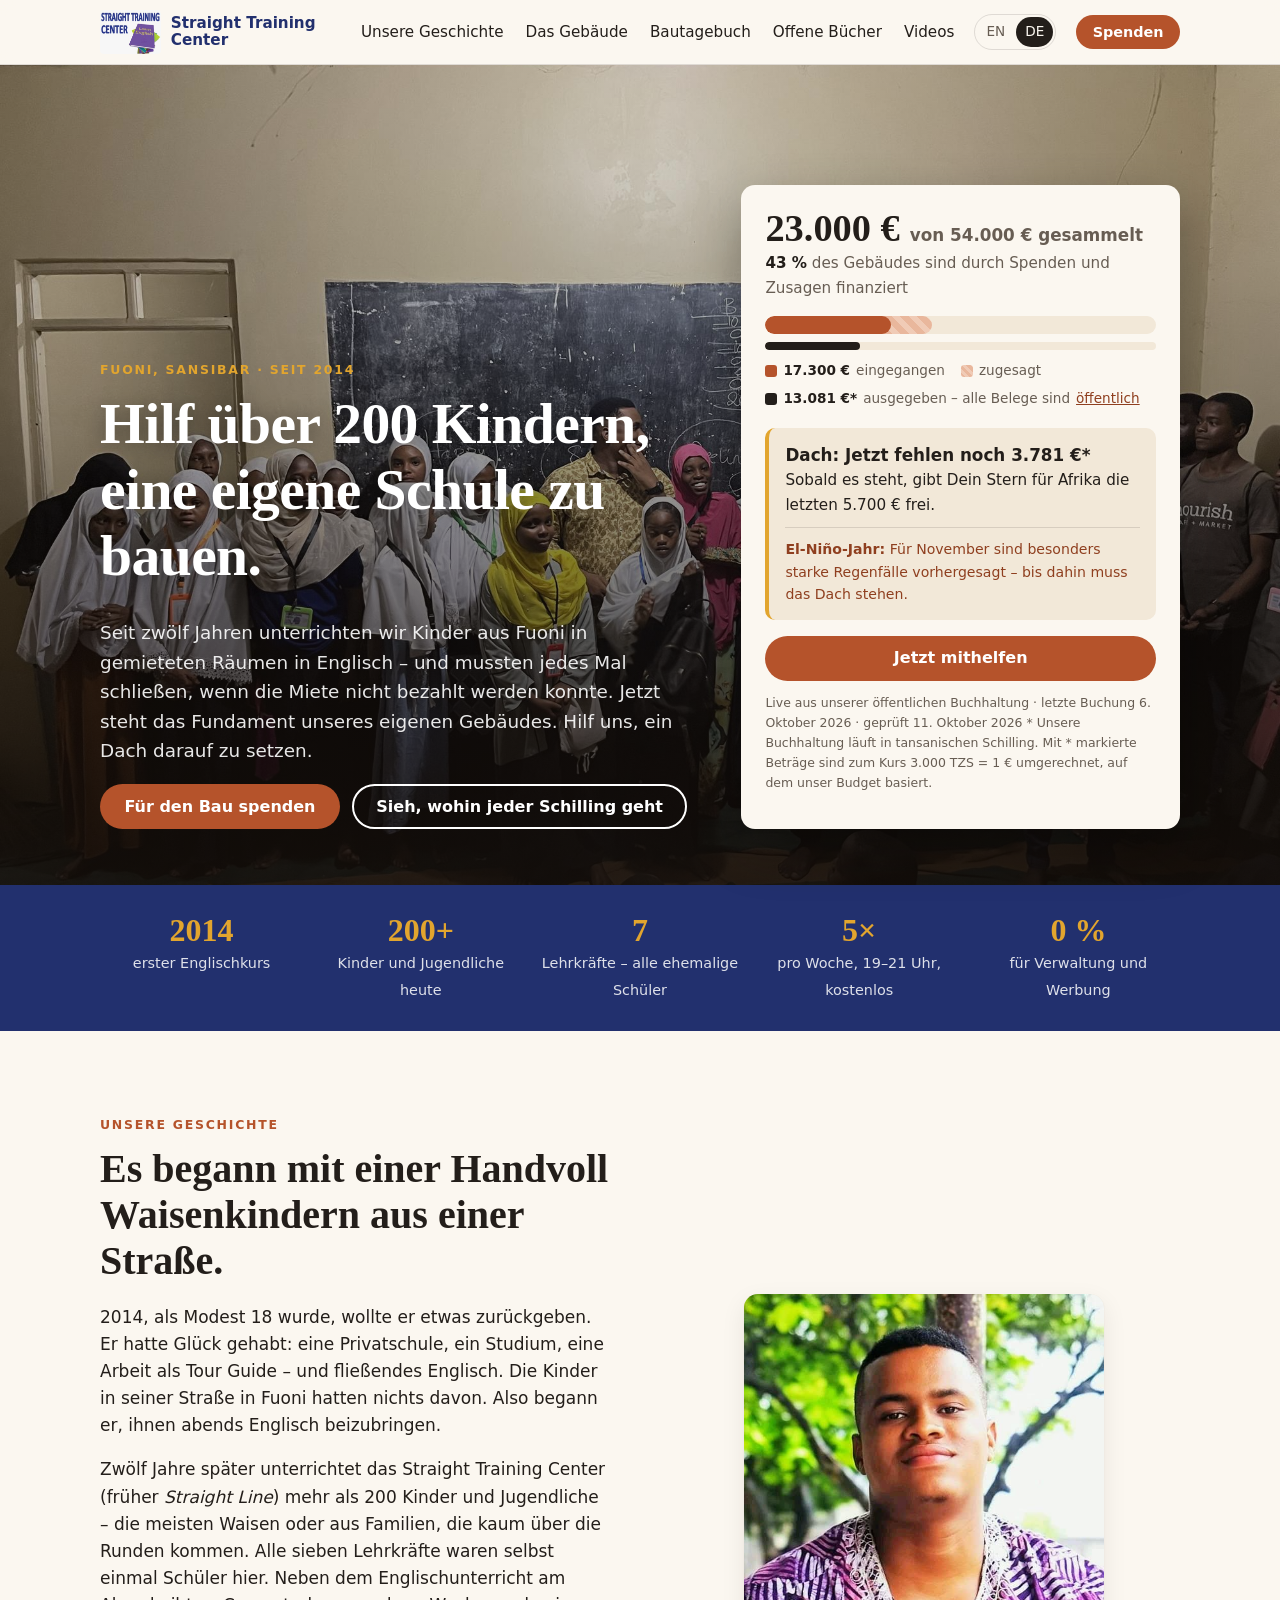
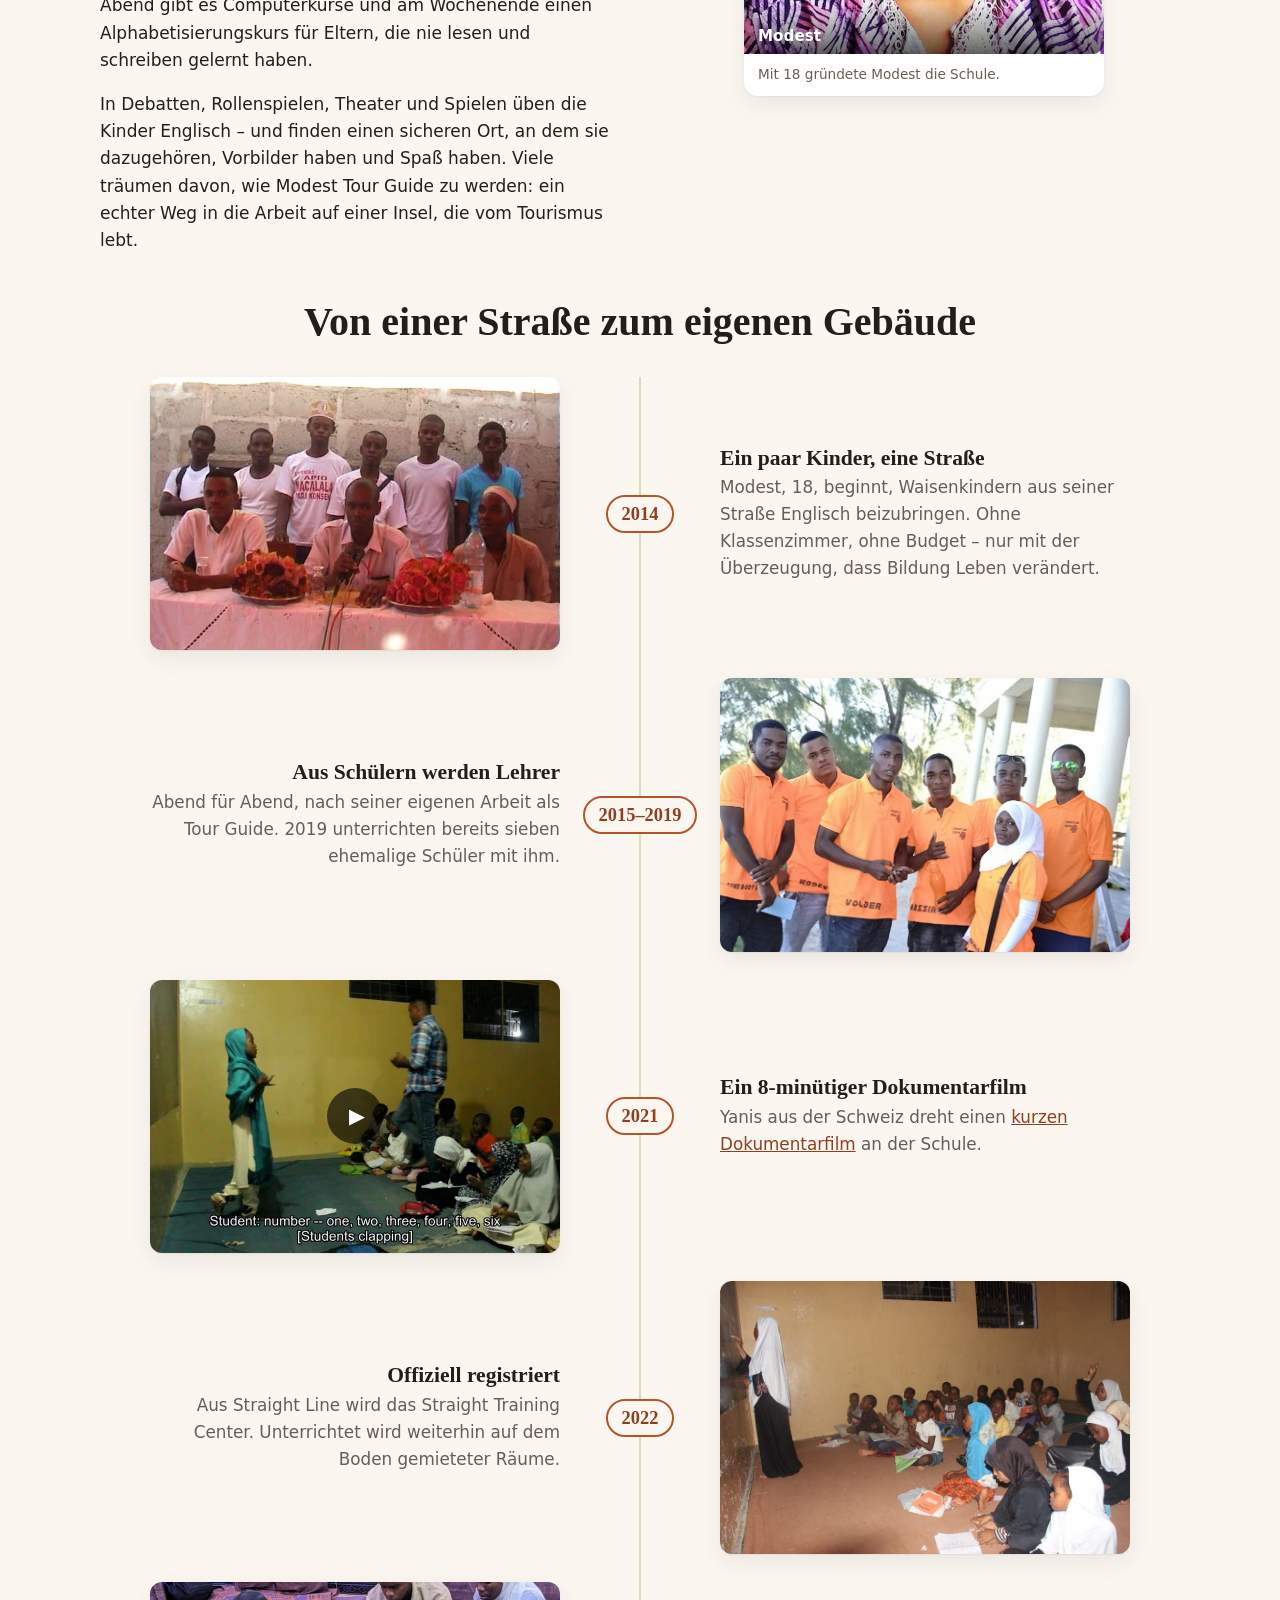
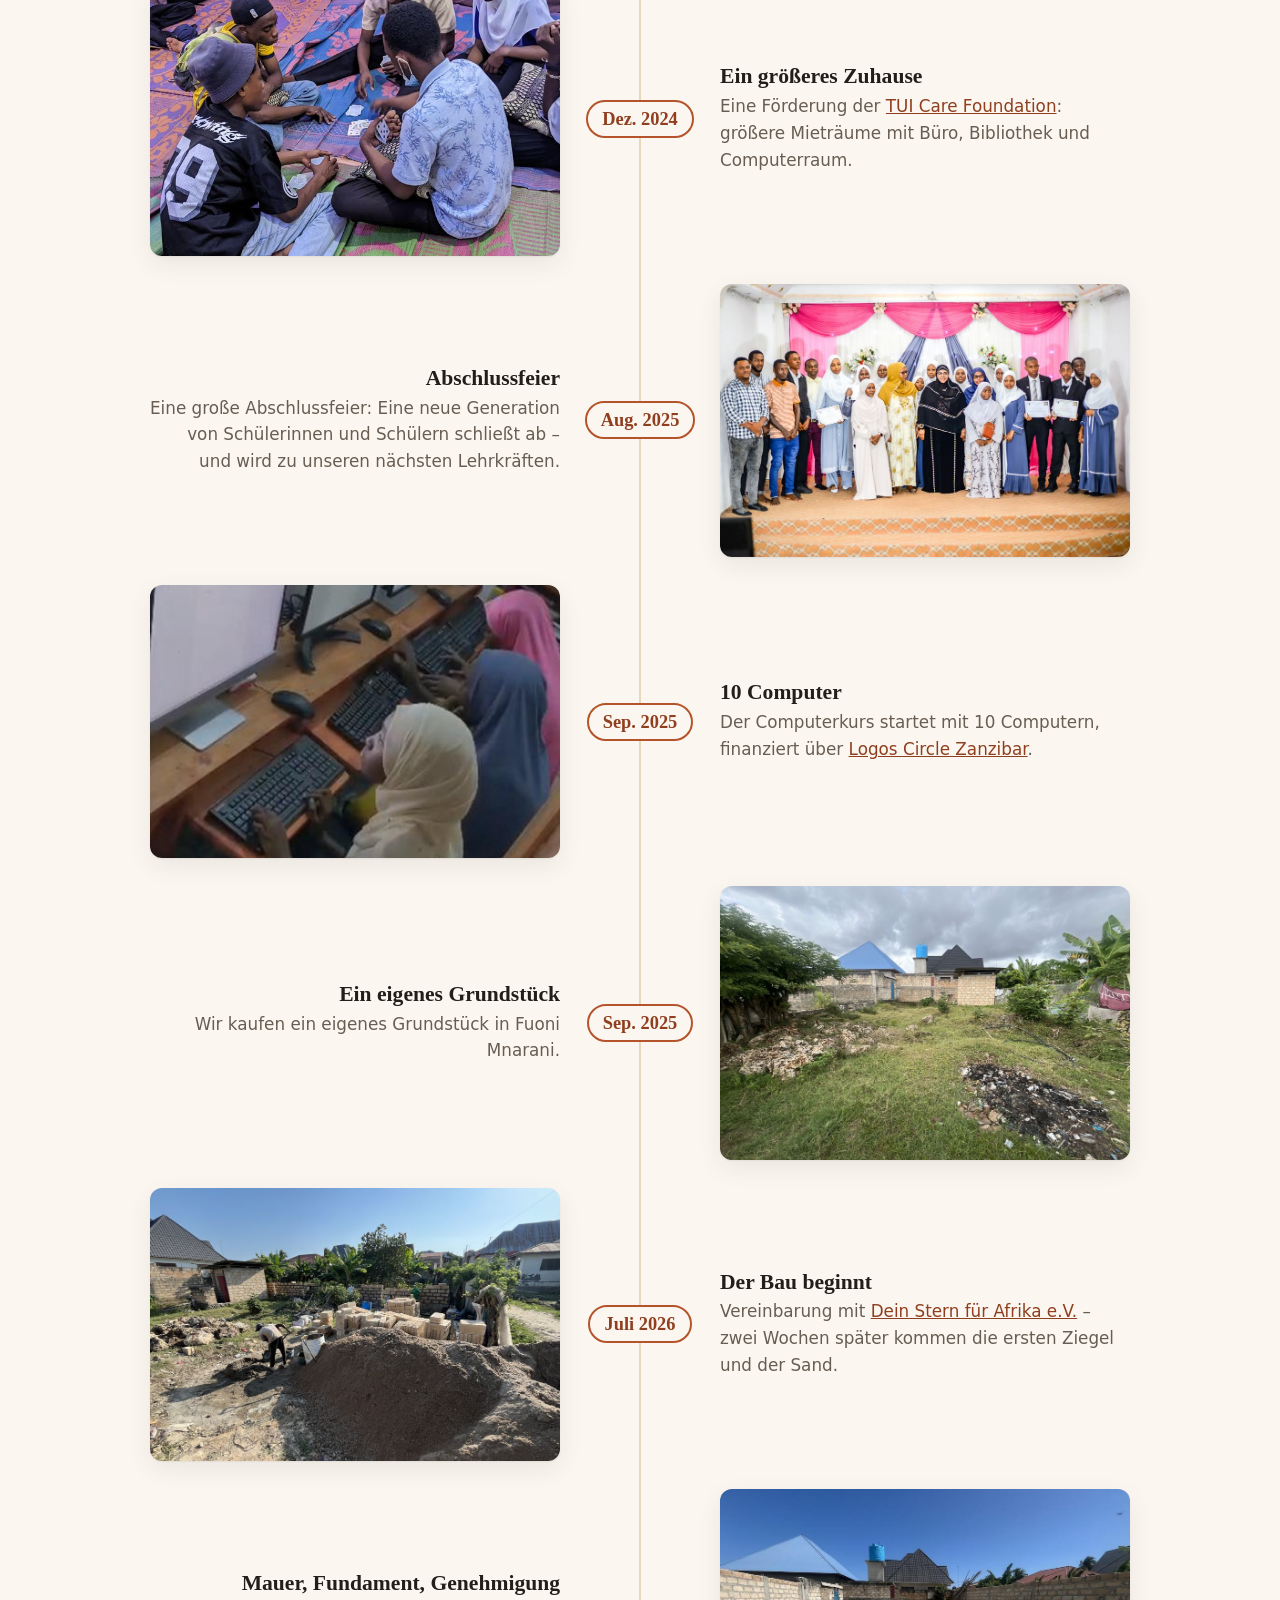
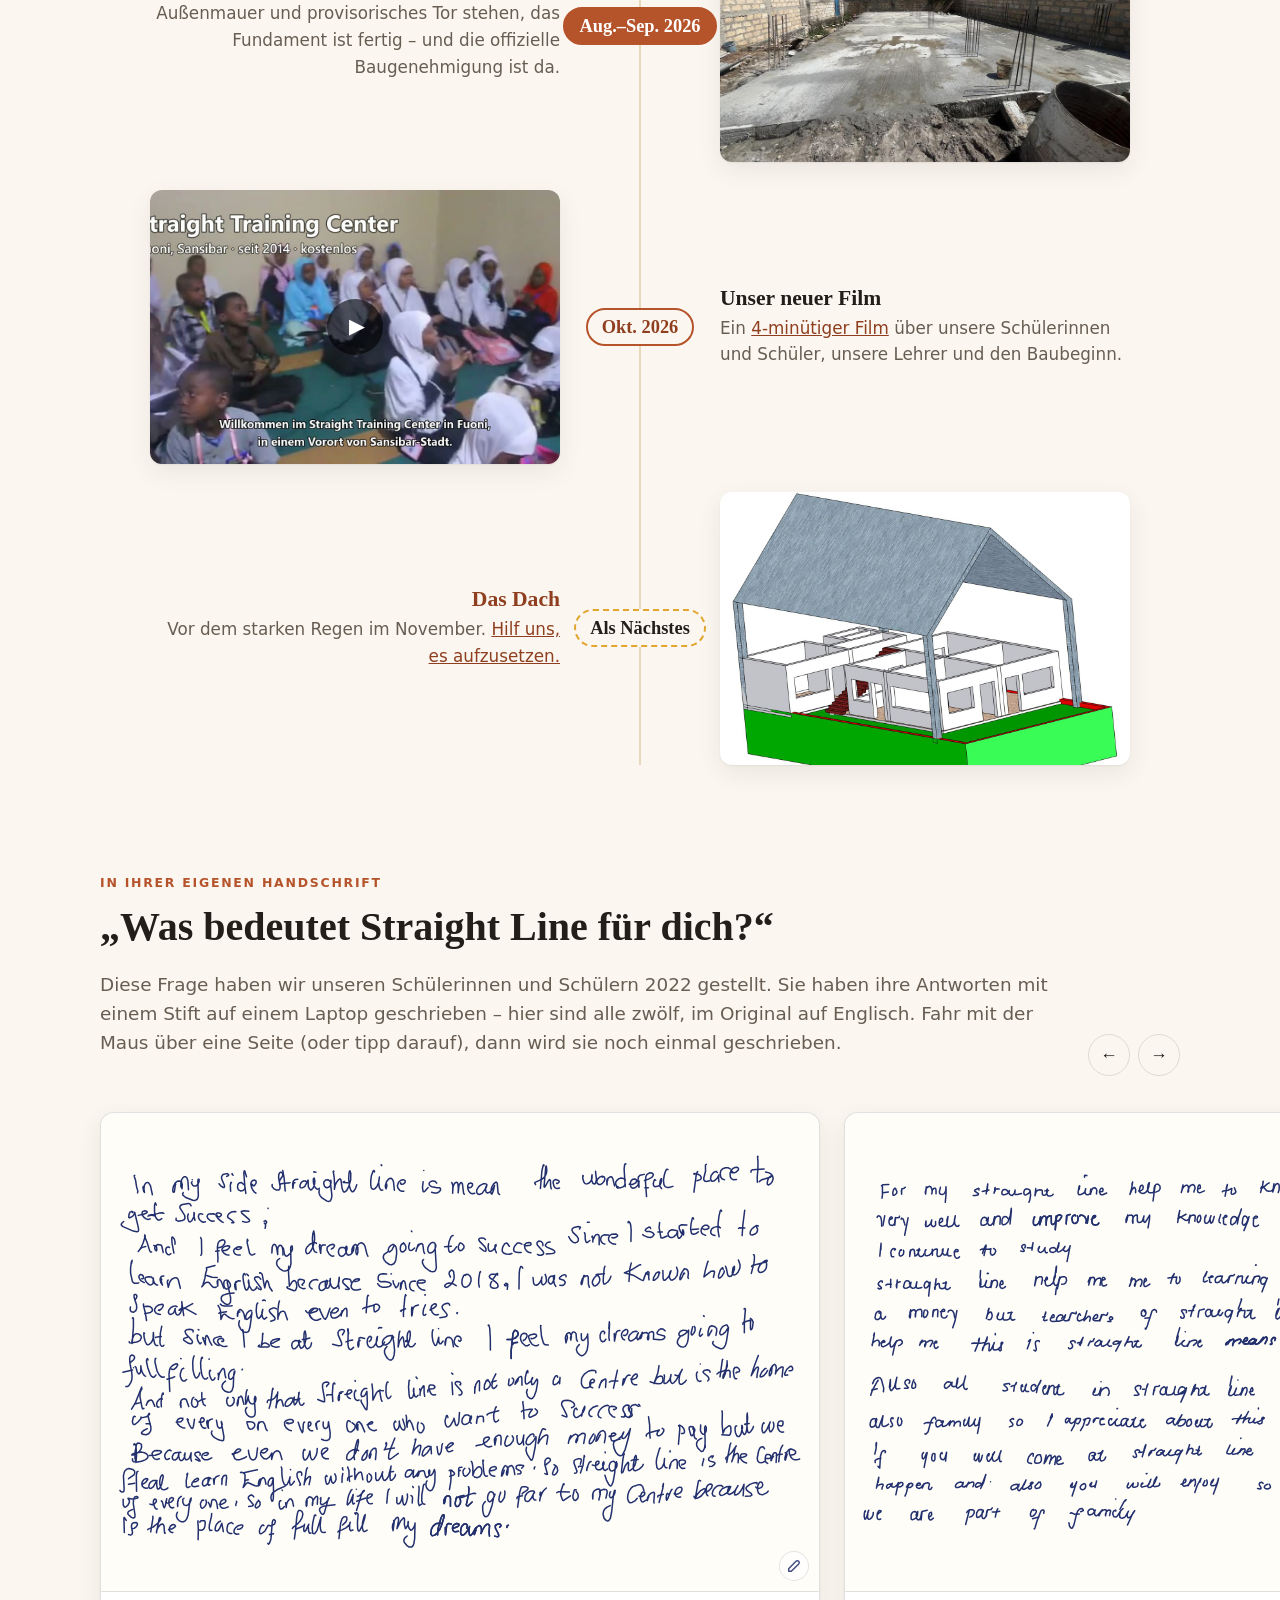
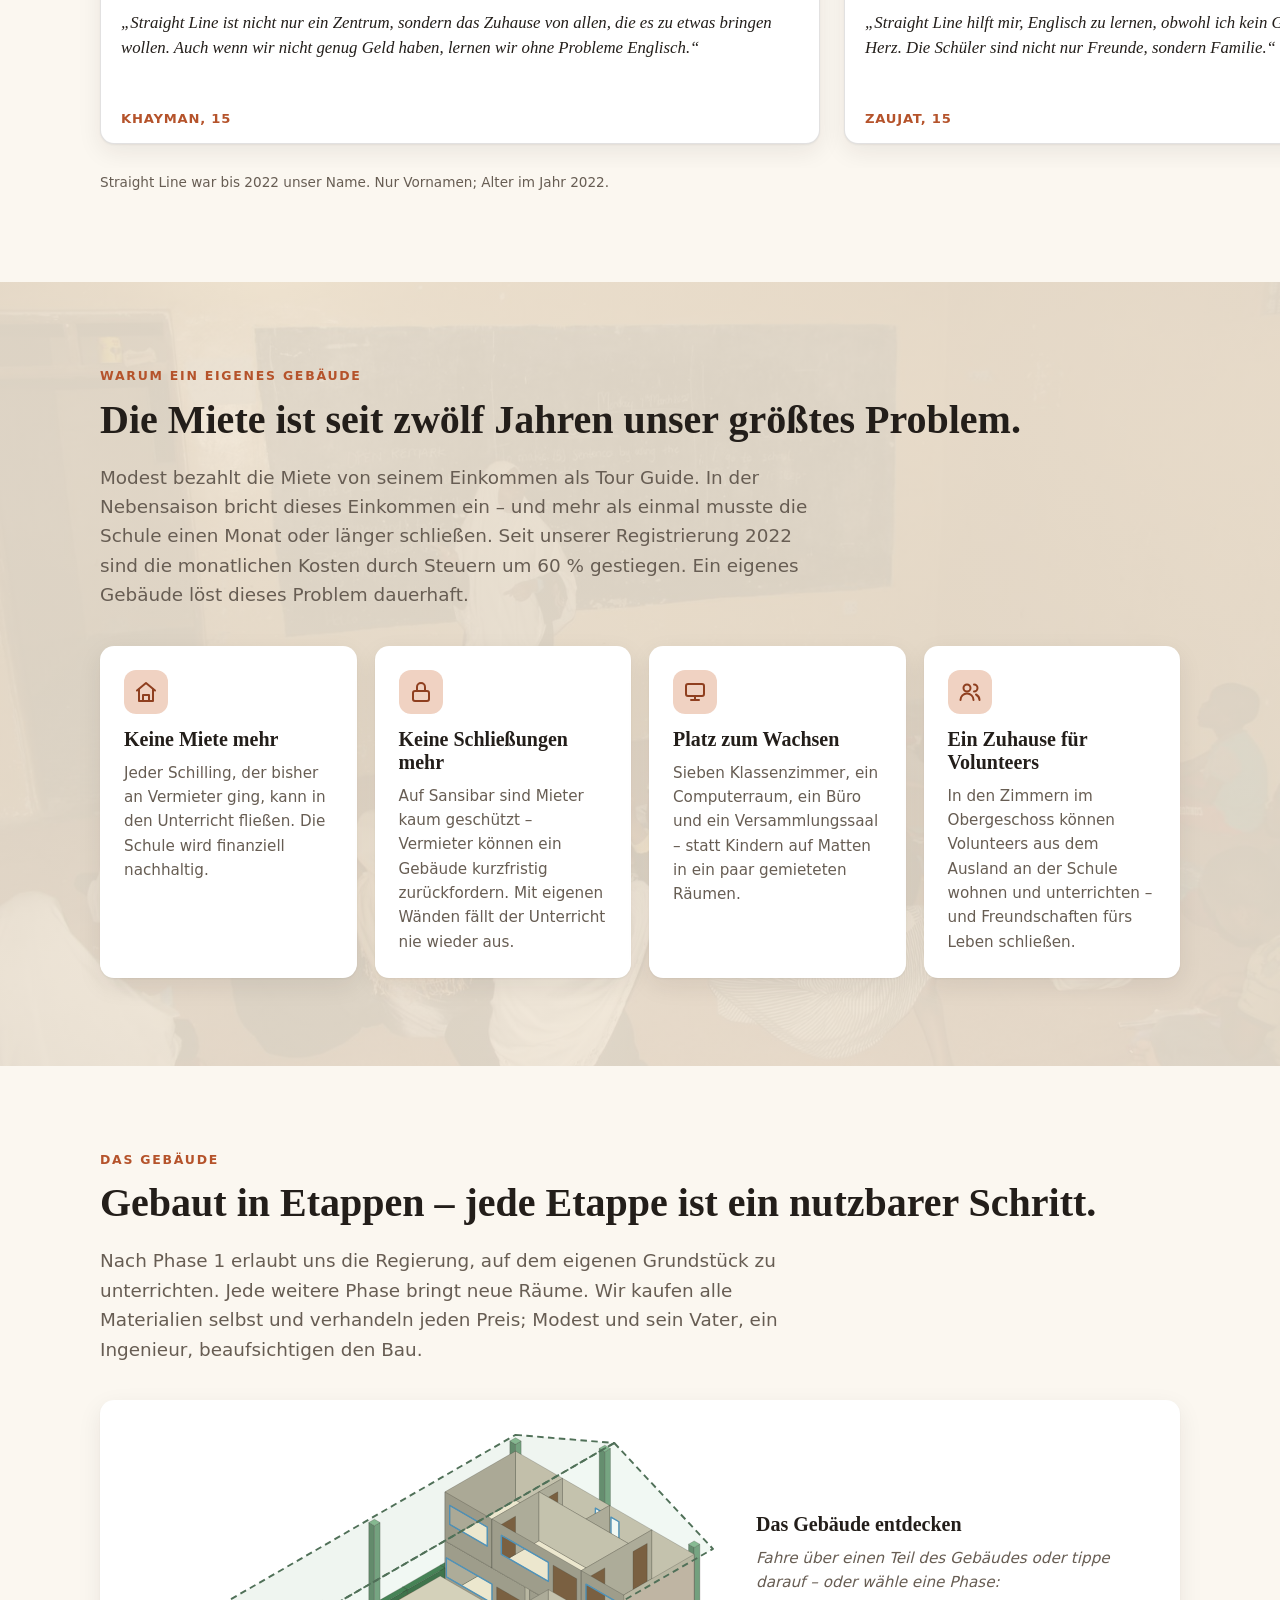
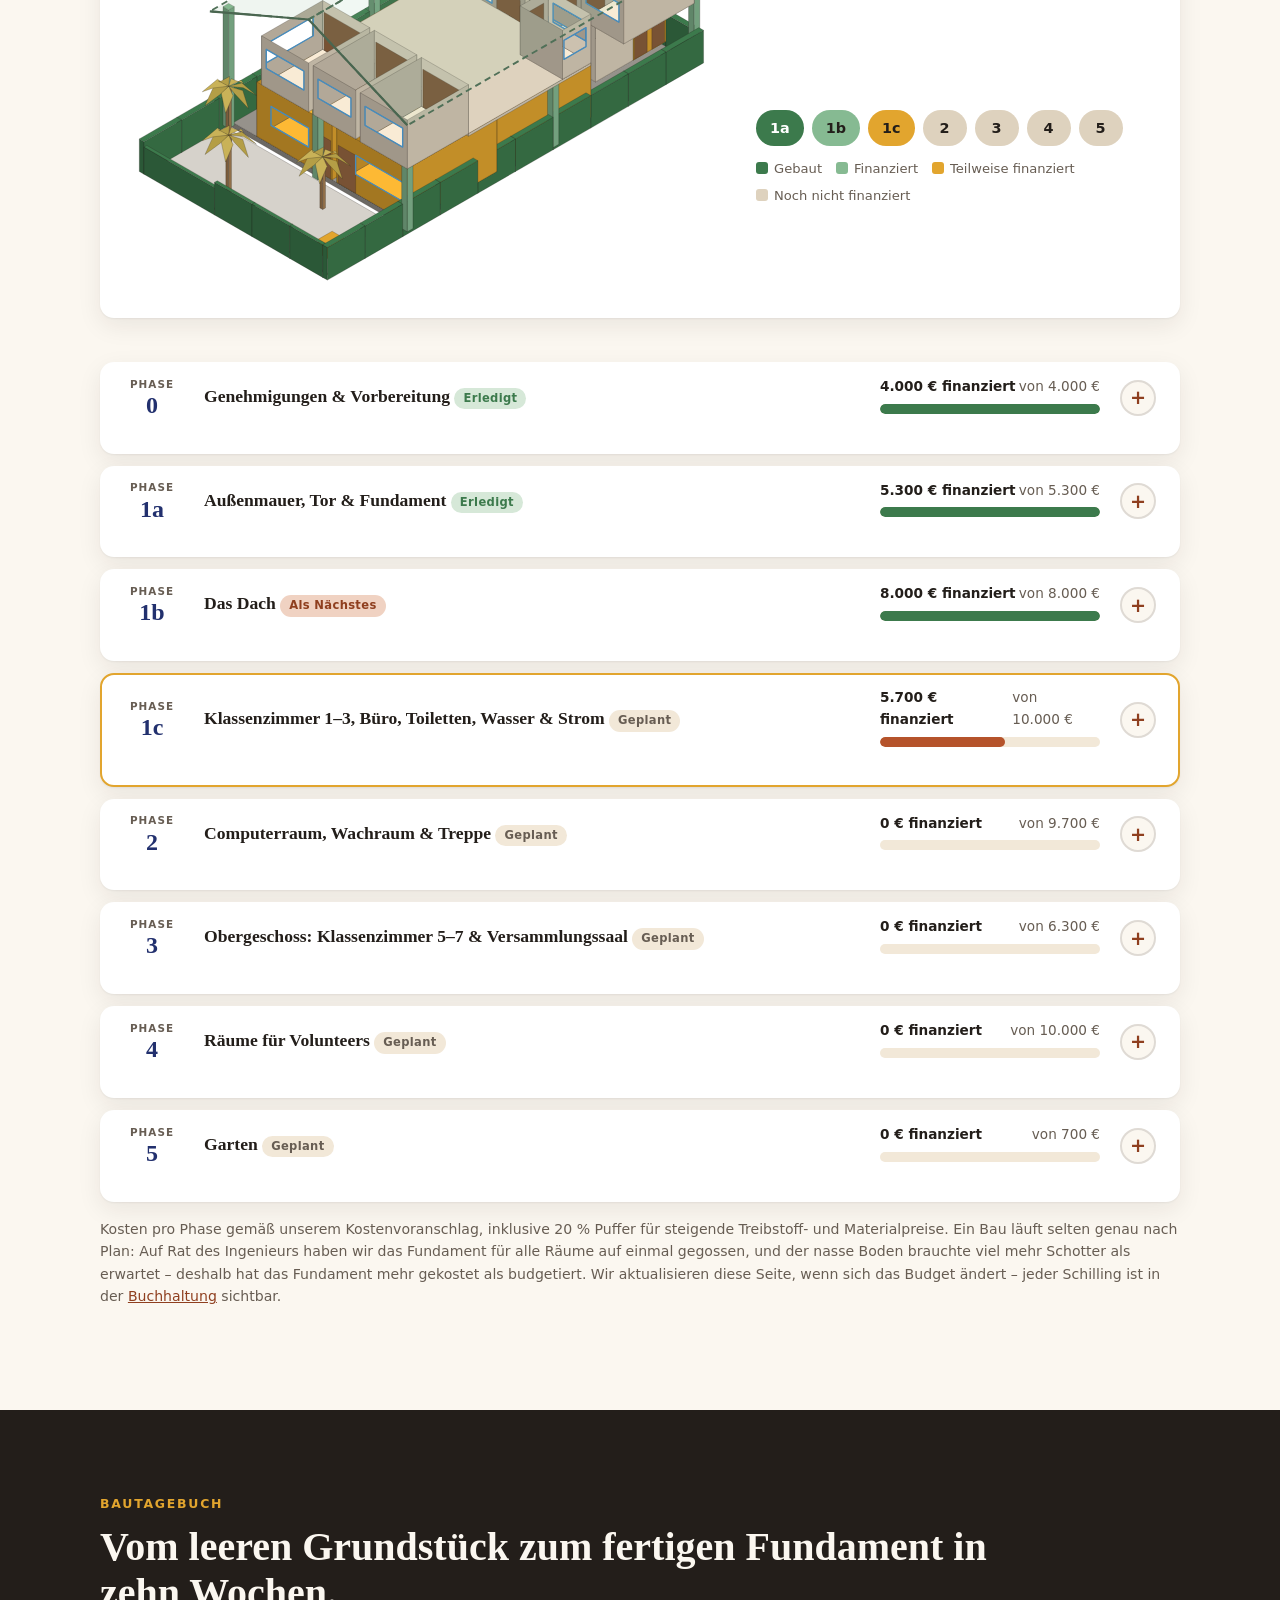
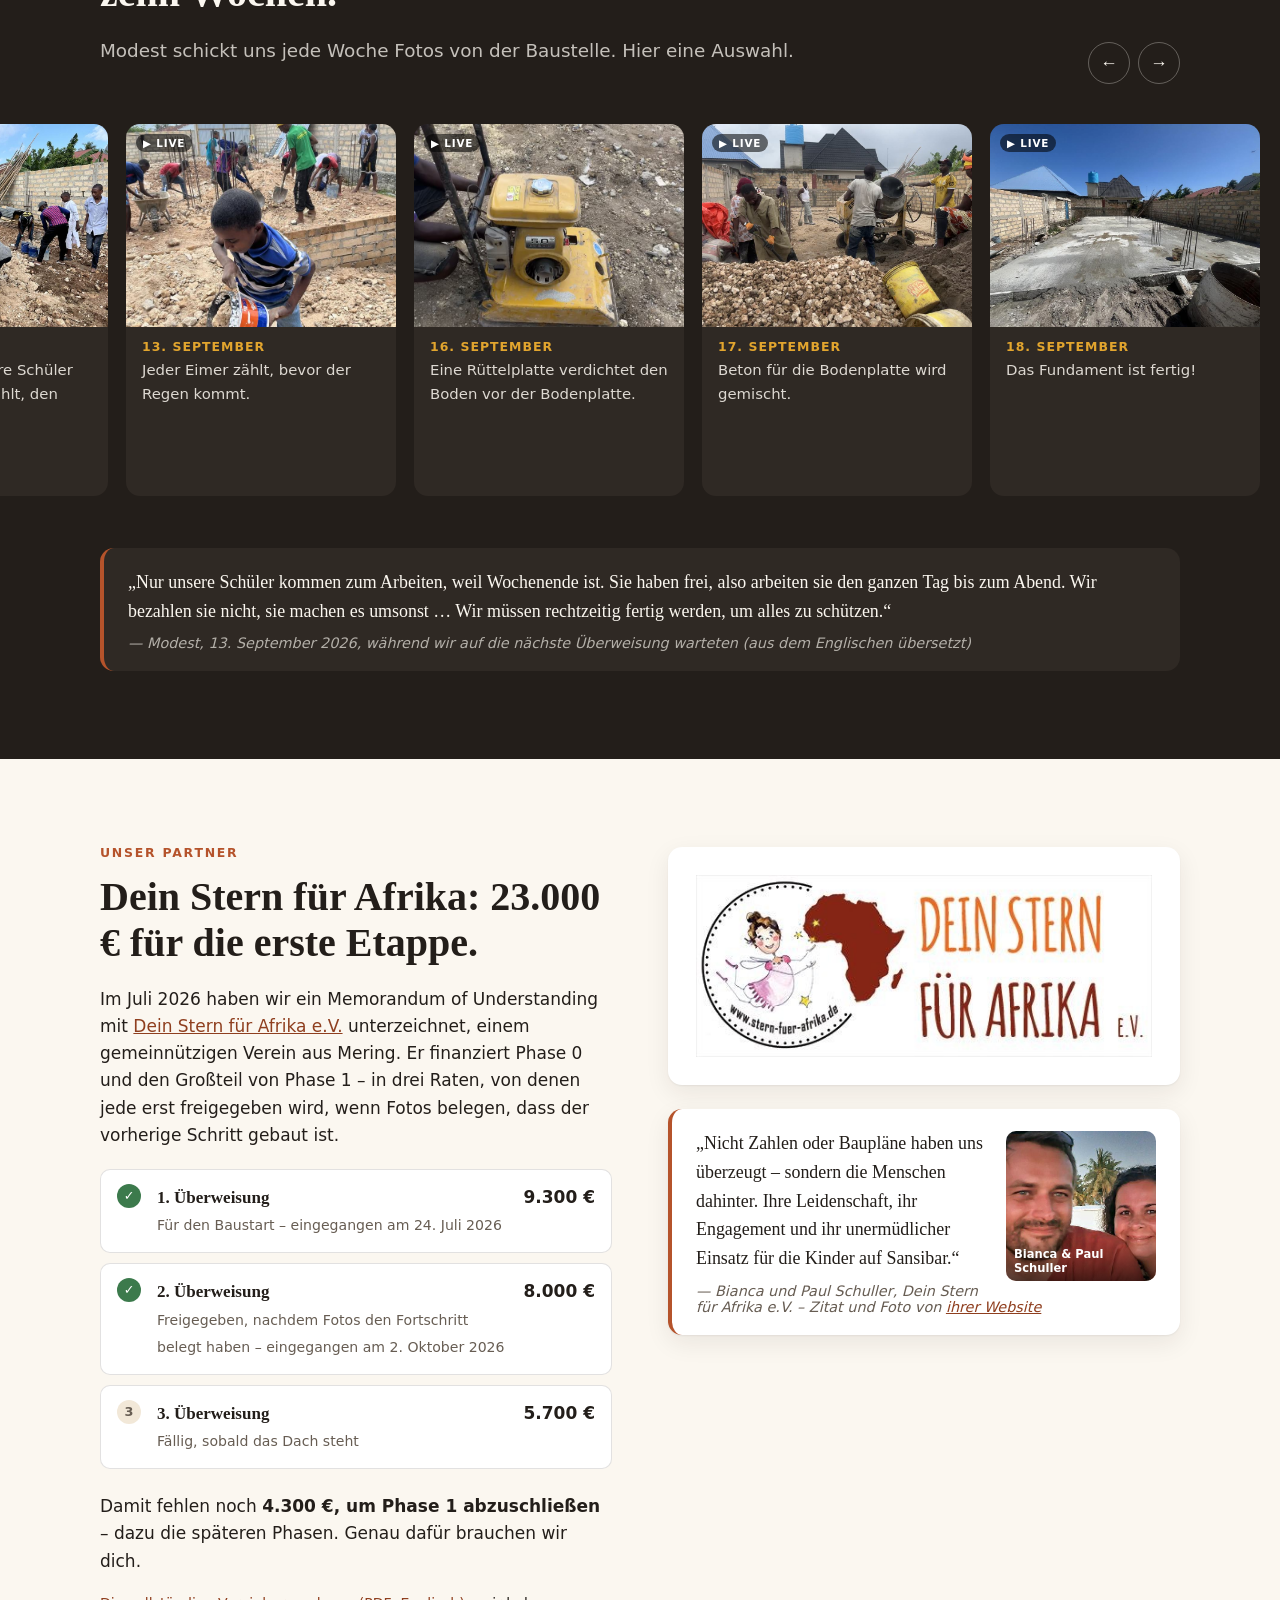
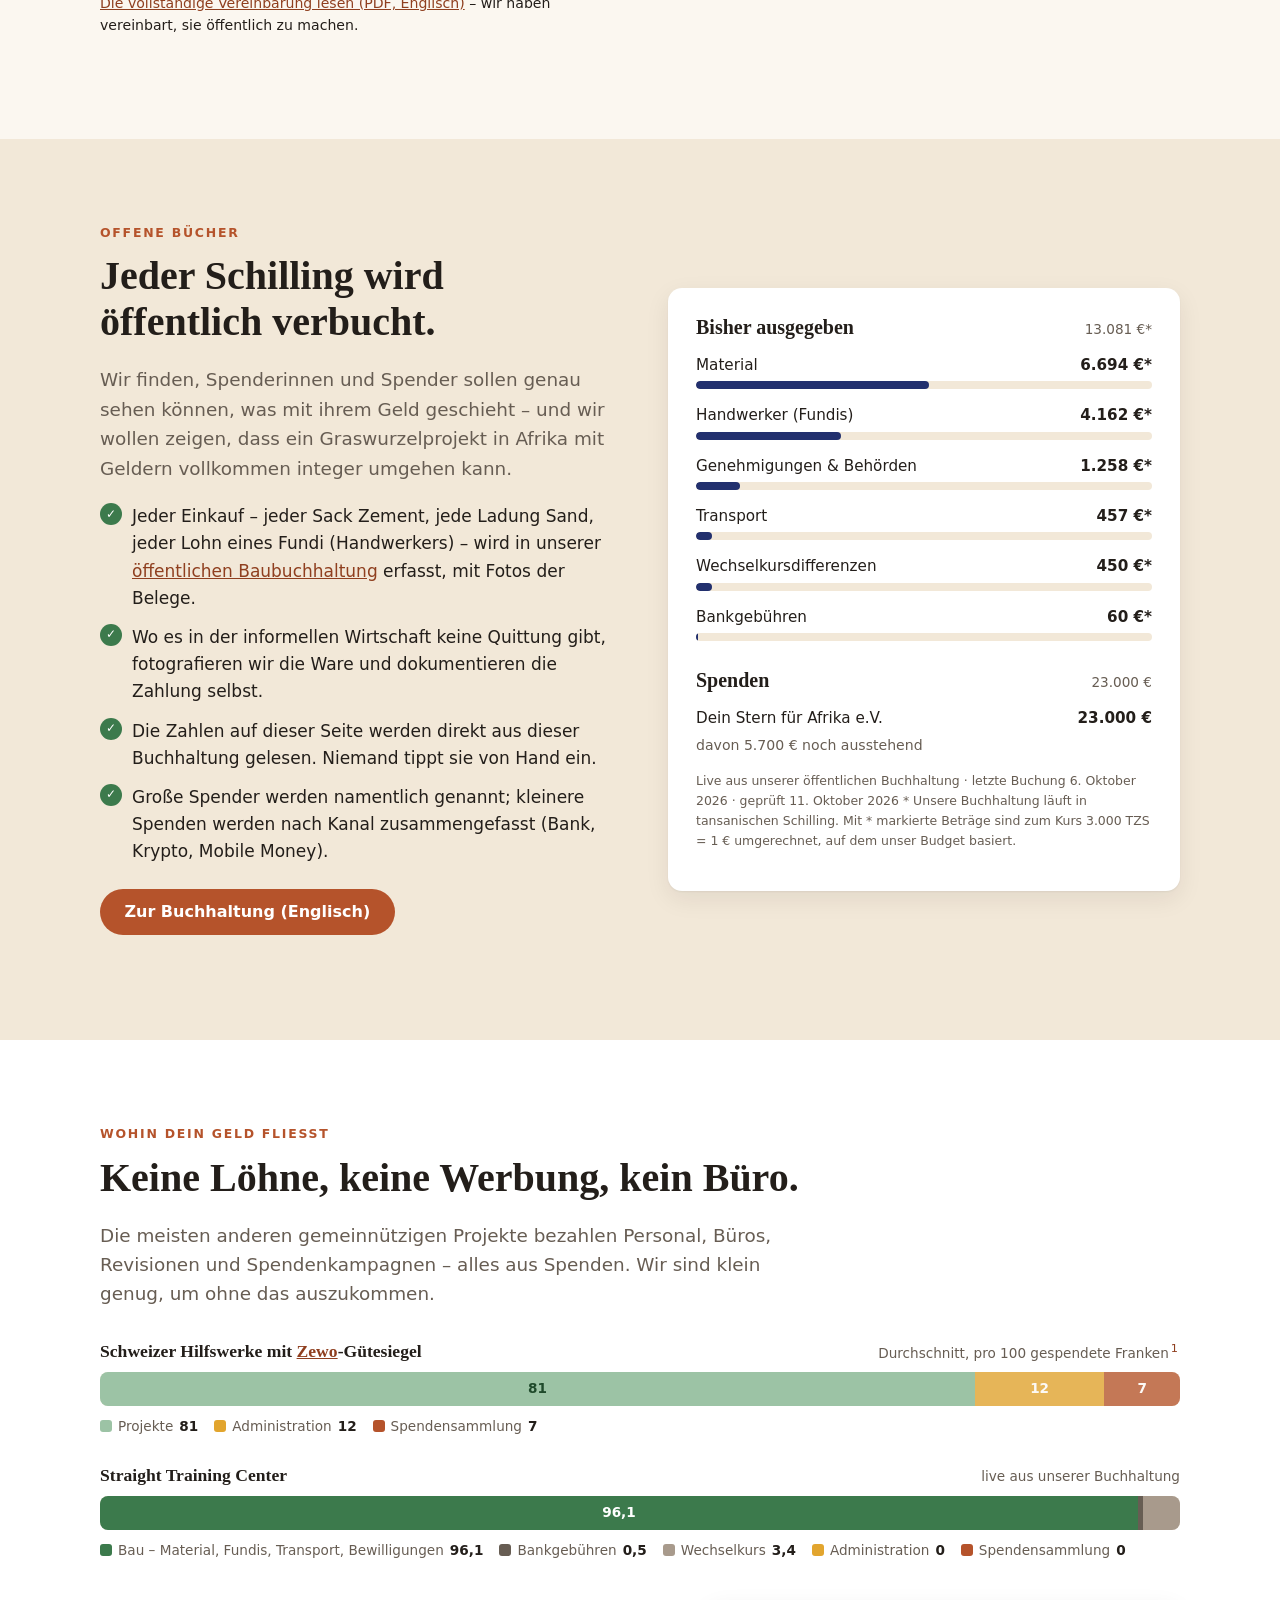
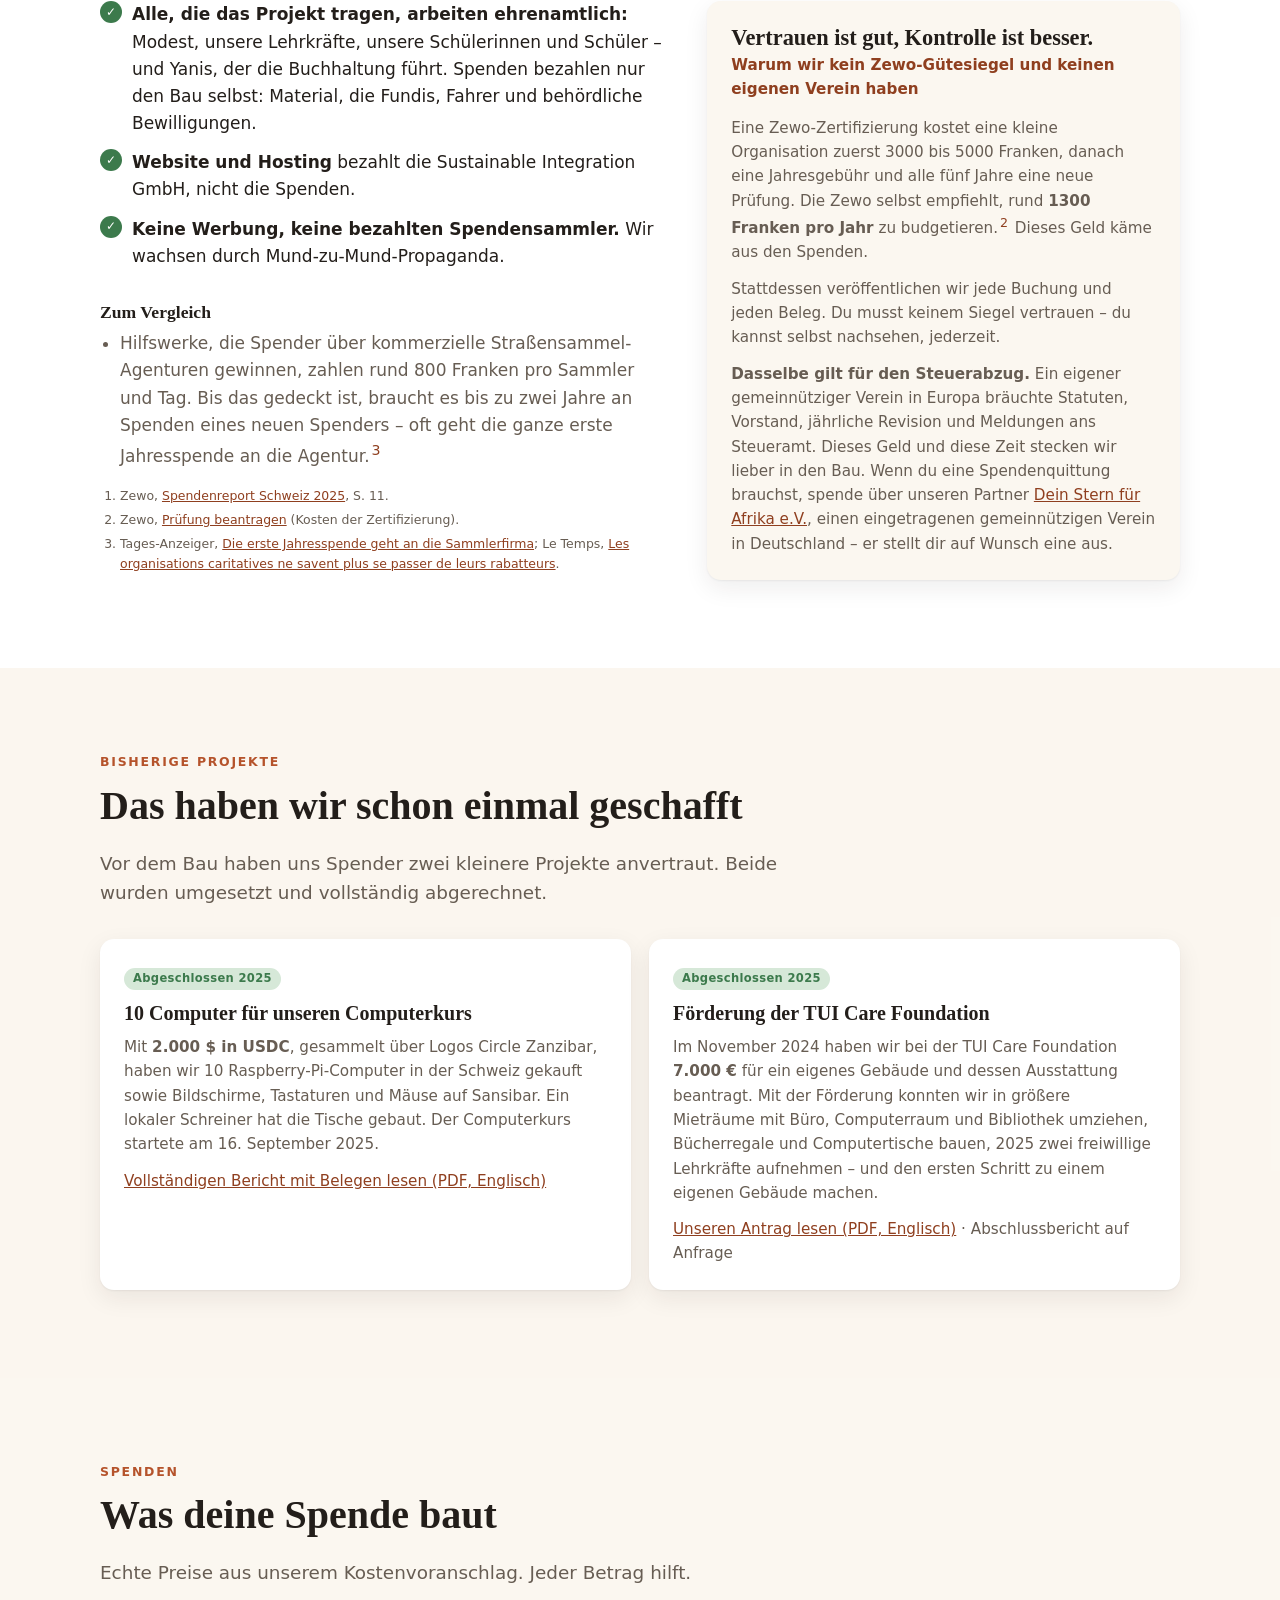
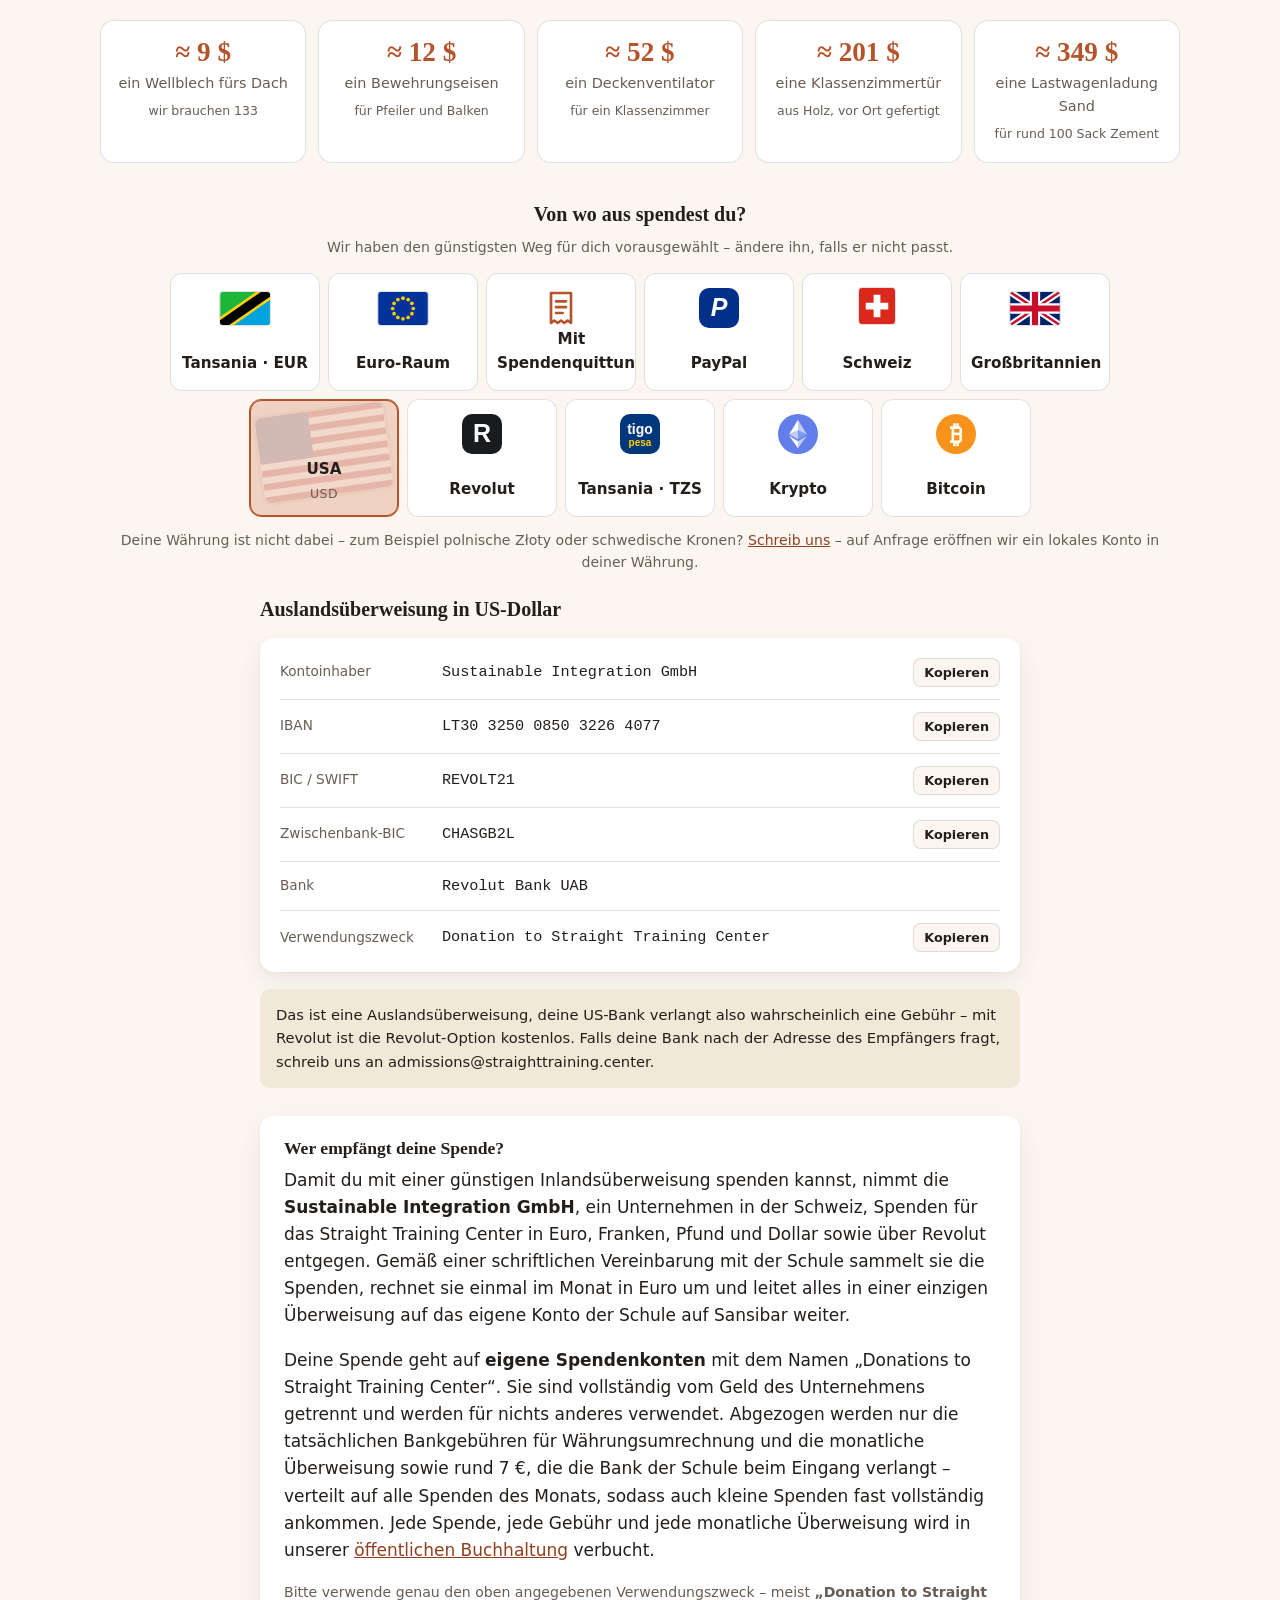
==== de/index.html @ 22b13550 "Bump asset version Co-Authored-By: Claude Opus 5.5 <noreply@anthropic.com>" ====
<!doctype html>
<html lang="de" data-base="../">
<head>
  <meta charset="utf-8">
  <meta name="viewport" content="width=device-width, initial-scale=1">
  <title>Unsere eigene Schule bauen – Straight Training Center, Sansibar</title>
  <meta name="description" content="Seit 12 Jahren unterrichtet das Straight Training Center über 200 Kinder in Fuoni, Sansibar, in Englisch – in gemieteten Räumen. Hilf uns, unser eigenes Gebäude fertigzustellen. Jeder Schilling wird öffentlich verbucht.">
  <meta property="og:title" content="Hilf uns, unsere eigene Schule auf Sansibar zu bauen">
  <meta property="og:description" content="Über 200 Kinder, 12 Jahre in gemieteten Räumen – das Fundament unserer eigenen Schule steht. Hilf uns, ein Dach darauf zu setzen.">
  <meta property="og:type" content="website">
  <meta property="og:url" content="https://donate.straighttraining.center/de/">
  <meta property="og:image" content="https://donate.straighttraining.center/assets/img/og-image.jpg">
  <meta property="og:image:width" content="1200">
  <meta property="og:image:height" content="630">
  <meta property="og:locale" content="de_DE">
  <meta name="twitter:card" content="summary_large_image">
  <link rel="canonical" href="https://donate.straighttraining.center/de/">
  <link rel="alternate" hreflang="en" href="https://donate.straighttraining.center/">
  <link rel="alternate" hreflang="de" href="https://donate.straighttraining.center/de/">
  <link rel="alternate" hreflang="x-default" href="https://donate.straighttraining.center/">
  <link rel="icon" href="../assets/img/logos/stc.jpg">
  <link rel="stylesheet" href="../assets/css/style.css?v=20261019d">
</head>
<body>

<header class="site-header">
  <div class="wrap">
    <a class="brand" href="#top"><img src="../assets/img/logos/stc.jpg" alt="Logo des Straight Training Center"><span>Straight Training<br>Center</span></a>
    <nav class="nav" aria-label="Hauptnavigation">
      <a href="#story">Unsere Geschichte</a>
      <a href="#building">Das Gebäude</a>
      <a href="#diary">Bautagebuch</a>
      <a href="#transparency">Offene Bücher</a>
      <a href="#documentary">Videos</a>
    </nav>
    <div class="lang" aria-label="Sprache"><a href="../" hreflang="en" lang="en">EN</a><span aria-current="true">DE</span></div>
    <a class="btn btn-primary btn-small" href="#donate">Spenden</a>
  </div>
</header>

<main id="top">

<!-- HERO -->
<section class="hero">
  <div class="hero-bg" role="img" aria-label="Schülerinnen, Schüler und Lehrkräfte des Straight Training Center in ihrem gemieteten Klassenzimmer"></div>
  <div class="wrap">
    <div>
      <span class="eyebrow">Fuoni, Sansibar · seit 2014</span>
      <h1>Hilf über 200 Kindern, eine eigene Schule zu bauen.</h1>
      <p class="lead">Seit zwölf Jahren unterrichten wir Kinder aus Fuoni in gemieteten Räumen in Englisch – und mussten jedes Mal schließen, wenn die Miete nicht bezahlt werden konnte. Jetzt steht das Fundament unseres eigenen Gebäudes. Hilf uns, ein Dach darauf zu setzen.</p>
      <div class="hero-actions">
        <a class="btn btn-primary" href="#donate">Für den Bau spenden</a>
        <a class="btn btn-ghost" href="#transparency">Sieh, wohin jeder Schilling geht</a>
      </div>
    </div>

    <aside class="progress-card" aria-labelledby="progress-title">
      <h2 id="progress-title" class="sr-only">Finanzierungsstand</h2>
      <div class="big-row"><span class="big" data-committed>…</span> <span class="of-goal">von <span data-goal>54.000 €</span> gesammelt</span></div>
      <div class="of"><b data-pct></b> des Gebäudes sind durch Spenden und Zusagen finanziert</div>
      <div class="bar" role="img" aria-label="Fortschrittsbalken der Finanzierung"><i class="committed"></i><i class="received"></i></div>
      <div class="bar spent" aria-hidden="true"><i class="spent-fill"></i></div>
      <ul class="legend">
        <li><span class="swatch received"></span><b data-received>…</b> eingegangen</li>
        <li><span class="swatch committed"></span>zugesagt</li>
        <li><span class="swatch spent"></span><b data-spent>…</b> ausgegeben – alle Belege sind <a href="#transparency">öffentlich</a></li>
      </ul>
      <div class="next-milestone" data-next-milestone><strong>Dach: Jetzt fehlen noch 3.781 €*</strong><span>Sobald es steht, gibt Dein Stern für Afrika die letzten 5.700 € frei.</span><em class="rain"><b>El-Niño-Jahr:</b> Für November sind besonders starke Regenfälle vorhergesagt – bis dahin muss das Dach stehen.</em></div>
      <a class="btn btn-primary" href="#donate">Jetzt mithelfen</a>
      <p class="source-note"><span data-updated>Live aus unserer öffentlichen Buchhaltung.</span> <span data-rate-note></span></p>
    </aside>
  </div>
</section>

<div class="stats">
  <div class="wrap">
    <ul>
      <li><b>2014</b><span>erster Englischkurs</span></li>
      <li><b>200+</b><span>Kinder und Jugendliche heute</span></li>
      <li><b>7</b><span>Lehrkräfte – alle ehemalige Schüler</span></li>
      <li><b>5×</b><span>pro Woche, 19–21 Uhr, kostenlos</span></li>
      <li><a href="#overhead"><b>0 %</b><span>für Verwaltung und Werbung</span></a></li>
    </ul>
  </div>
</div>

<!-- STORY -->
<section id="story">
  <div class="wrap split">
    <div>
      <span class="eyebrow">Unsere Geschichte</span>
      <h2>Es begann mit einer Handvoll Waisenkindern aus einer Straße.</h2>
      <p>2014, als Modest 18 wurde, wollte er etwas zurückgeben. Er hatte Glück gehabt: eine Privatschule, ein Studium, eine Arbeit als Tour Guide – und fließendes Englisch. Die Kinder in seiner Straße in Fuoni hatten nichts davon. Also begann er, ihnen abends Englisch beizubringen.</p>
      <p>Zwölf Jahre später unterrichtet das Straight Training Center (früher <em>Straight Line</em>) mehr als 200 Kinder und Jugendliche – die meisten Waisen oder aus Familien, die kaum über die Runden kommen. Alle sieben Lehrkräfte waren selbst einmal Schüler hier. Neben dem Englischunterricht am Abend gibt es Computerkurse und am Wochenende einen Alphabetisierungskurs für Eltern, die nie lesen und schreiben gelernt haben.</p>
      <p>In Debatten, Rollenspielen, Theater und Spielen üben die Kinder Englisch – und finden einen sicheren Ort, an dem sie dazugehören, Vorbilder haben und Spaß haben. Viele träumen davon, wie Modest Tour Guide zu werden: ein echter Weg in die Arbeit auf einer Insel, die vom Tourismus lebt.</p>
    </div>
    <div class="photo-stack has-portrait">
      <figure class="photo portrait"><span class="pic"><img src="../assets/img/photos/modest-portrait.jpg" alt="Modest, Gründer des Straight Training Center" loading="lazy" width="712" height="712"><span class="name-tag">Modest</span></span><figcaption>Mit 18 gründete Modest die Schule.</figcaption></figure>
    </div>
  </div>
  <div class="wrap timeline-wrap">
    <h2 class="timeline-head">Von einer Straße zum eigenen Gebäude</h2>
    <ol class="timeline">
      <li class="tl-item side-a has-photo"><span class="tl-year">2014</span><div class="tl-text"><h3>Ein paar Kinder, eine Straße</h3><p>Modest, 18, beginnt, Waisenkindern aus seiner Straße Englisch beizubringen. Ohne Klassenzimmer, ohne Budget – nur mit der Überzeugung, dass Bildung Leben verändert.</p></div><figure class="tl-photo"><img src="../assets/img/photos/tl-2014.jpg" alt="Modest, Nassir und einige der ersten Schüler im Jahr 2014" loading="lazy"></figure></li>
      <li class="tl-item side-b has-photo"><span class="tl-year">2015–2019</span><div class="tl-text"><h3>Aus Schülern werden Lehrer</h3><p>Abend für Abend, nach seiner eigenen Arbeit als Tour Guide. 2019 unterrichten bereits sieben ehemalige Schüler mit ihm.</p></div><figure class="tl-photo"><img src="../assets/img/photos/tl-2019-teachers.jpg" alt="Die sieben Lehrkräfte 2019 in ihren orangen Straight-Line-Shirts" loading="lazy"></figure></li>
      <li class="tl-item side-a has-photo video"><span class="tl-year">2021</span><div class="tl-text"><h3>Ein 8-minütiger Dokumentarfilm</h3><p>Yanis aus der Schweiz dreht einen <a href="#life">kurzen Dokumentarfilm</a> an der Schule.</p></div><a class="tl-photo tl-video" href="#life" aria-label="Dokumentarfilm ansehen"><img src="../assets/img/photos/tl-documentary.jpg" alt="Anfangsbild des Dokumentarfilms" loading="lazy"><span class="tl-play" aria-hidden="true">▶</span></a></li>
      <li class="tl-item side-b has-photo"><span class="tl-year">2022</span><div class="tl-text"><h3>Offiziell registriert</h3><p>Aus Straight Line wird das Straight Training Center. Unterrichtet wird weiterhin auf dem Boden gemieteter Räume.</p></div><figure class="tl-photo"><img src="../assets/img/photos/tl-2022-class.jpg" alt="Ein Abendkurs im März 2022, die Kinder sitzen auf dem Boden eines gemieteten Raums" loading="lazy"></figure></li>
      <li class="tl-item side-a has-photo minor"><span class="tl-year">Dez. 2024</span><div class="tl-text"><h3>Ein größeres Zuhause</h3><p>Eine Förderung der <a href="#track-record">TUI Care Foundation</a>: größere Mieträume mit Büro, Bibliothek und Computerraum.</p></div><figure class="tl-photo"><img src="../assets/img/photos/tl-2024-home.jpg" alt="Schülerinnen und Schüler spielen Karten auf dem Boden der größeren Mieträume" loading="lazy"></figure></li>
      <li class="tl-item side-b has-photo"><span class="tl-year">Aug. 2025</span><div class="tl-text"><h3>Abschlussfeier</h3><p>Eine große Abschlussfeier: Eine neue Generation von Schülerinnen und Schülern schließt ab – und wird zu unseren nächsten Lehrkräften.</p></div><figure class="tl-photo"><img src="../assets/img/photos/tl-2025-graduation-photo-dominic-wiegand.jpg" alt="Absolventen, Lehrkräfte und Gäste auf der Bühne der Abschlussfeier" title="Foto: Dominic Wiegand" loading="lazy"></figure></li>
      <li class="tl-item side-a has-photo"><span class="tl-year">Sep. 2025</span><div class="tl-text"><h3>10 Computer</h3><p>Der Computerkurs startet mit 10 Computern, finanziert über <a href="#track-record">Logos Circle Zanzibar</a>.</p></div><figure class="tl-photo"><img src="../assets/img/photos/computer-class.jpg" alt="Schülerinnen und Schüler im Computerkurs" loading="lazy"></figure></li>
      <li class="tl-item side-b has-photo minor"><span class="tl-year">Sep. 2025</span><div class="tl-text"><h3>Ein eigenes Grundstück</h3><p>Wir kaufen ein eigenes Grundstück in Fuoni Mnarani.</p></div><figure class="tl-photo"><img src="../assets/img/photos/tl-plot.jpg" alt="Unser Grundstück in Fuoni Mnarani vor Baubeginn" loading="lazy"></figure></li>
      <li class="tl-item side-a has-photo"><span class="tl-year">Juli 2026</span><div class="tl-text"><h3>Der Bau beginnt</h3><p>Vereinbarung mit <a href="#partner">Dein Stern für Afrika e.V.</a> – zwei Wochen später kommen die ersten Ziegel und der Sand.</p></div><figure class="tl-photo"><img src="../assets/img/photos/tl-first-day.jpg" alt="Der erste Bautag: Ziegel und Sand auf dem Grundstück" loading="lazy"></figure></li>
      <li class="tl-item side-b has-photo now"><span class="tl-year">Aug.–Sep. 2026</span><div class="tl-text"><h3>Mauer, Fundament, Genehmigung</h3><p>Außenmauer und provisorisches Tor stehen, das Fundament ist fertig – und die offizielle Baugenehmigung ist da.</p></div><figure class="tl-photo"><img src="../assets/img/photos/d-2026-09-18-foundation-complete.jpg" alt="Das fertige Betonfundament" loading="lazy"></figure></li>
      <li class="tl-item side-a has-photo video"><span class="tl-year">Okt. 2026</span><div class="tl-text"><h3>Unser neuer Film</h3><p>Ein <a href="#documentary">4-minütiger Film</a> über unsere Schülerinnen und Schüler, unsere Lehrer und den Baubeginn.</p></div><a class="tl-photo tl-video" href="#documentary" aria-label="Film ansehen"><img src="../assets/video/stc-film-de-poster.jpg" alt="Anfangsbild des Films" loading="lazy"><span class="tl-play" aria-hidden="true">▶</span></a></li>
      <li class="tl-item side-b has-photo next"><span class="tl-year">Als Nächstes</span><div class="tl-text"><h3>Das Dach</h3><p>Vor dem starken Regen im November. <a href="#donate">Hilf uns, es aufzusetzen.</a></p></div><figure class="tl-photo"><img src="../assets/img/plan-phase1-roof.jpg" alt="3D-Zeichnung von Phase 1: das Erdgeschoss unter einem großen Dach" loading="lazy"></figure></li>
    </ol>
  </div>
</section>

<!-- STUDENT VOICES -->
<section class="voices" id="voices">
  <div class="wrap diary-head">
    <div>
      <span class="eyebrow">In ihrer eigenen Handschrift</span>
      <h2>„Was bedeutet Straight Line für dich?“</h2>
      <p class="lead">Diese Frage haben wir unseren Schülerinnen und Schülern 2022 gestellt. Sie haben ihre Antworten mit einem Stift auf einem Laptop geschrieben – hier sind alle zwölf, im Original auf Englisch. Fahr mit der Maus über eine Seite (oder tipp darauf), dann wird sie noch einmal geschrieben.</p>
    </div>
    <div class="diary-controls"><button data-vscroll="-1" aria-label="Zurück">←</button><button data-vscroll="1" aria-label="Weiter">→</button></div>
  </div>
  <div class="voices-track" tabindex="0" aria-label="Handgeschriebene Antworten unserer Schülerinnen und Schüler">
    <figure class="voice" data-hw="khayman">
      <button class="voice-paper" type="button" aria-label="Beim Schreiben zusehen: Khayman"><svg role="img" aria-label="Handgeschriebene Antwort von Khayman"></svg><span class="voice-pen"><svg viewBox="0 0 24 24" aria-hidden="true"><path fill="none" stroke="currentColor" stroke-width="2" stroke-linecap="round" stroke-linejoin="round" d="M4 20h4L19 9a2.8 2.8 0 0 0-4-4L4 16z"/></svg></span></button>
      <blockquote>„Straight Line ist nicht nur ein Zentrum, sondern das Zuhause von allen, die es zu etwas bringen wollen. Auch wenn wir nicht genug Geld haben, lernen wir ohne Probleme Englisch.“</blockquote>
      <figcaption>Khayman, 15</figcaption>
    </figure>
    <figure class="voice" data-hw="zaujat">
      <button class="voice-paper" type="button" aria-label="Beim Schreiben zusehen: Zaujat"><svg role="img" aria-label="Handgeschriebene Antwort von Zaujat"></svg><span class="voice-pen"><svg viewBox="0 0 24 24" aria-hidden="true"><path fill="none" stroke="currentColor" stroke-width="2" stroke-linecap="round" stroke-linejoin="round" d="M4 20h4L19 9a2.8 2.8 0 0 0-4-4L4 16z"/></svg></span></button>
      <blockquote>„Straight Line hilft mir, Englisch zu lernen, obwohl ich kein Geld habe – die Lehrer haben ein gutes Herz. Die Schüler sind nicht nur Freunde, sondern Familie.“</blockquote>
      <figcaption>Zaujat, 15</figcaption>
    </figure>
    <figure class="voice" data-hw="ilham">
      <button class="voice-paper" type="button" aria-label="Beim Schreiben zusehen: Ilham"><svg role="img" aria-label="Handgeschriebene Antwort von Ilham"></svg><span class="voice-pen"><svg viewBox="0 0 24 24" aria-hidden="true"><path fill="none" stroke="currentColor" stroke-width="2" stroke-linecap="round" stroke-linejoin="round" d="M4 20h4L19 9a2.8 2.8 0 0 0-4-4L4 16z"/></svg></span></button>
      <blockquote>„Straight Line ist wie ein Freund, denn es hilft mir in Freude und Traurigkeit.“</blockquote>
      <figcaption>Ilham, 12</figcaption>
    </figure>
    <figure class="voice" data-hw="said">
      <button class="voice-paper" type="button" aria-label="Beim Schreiben zusehen: Said"><svg role="img" aria-label="Handgeschriebene Antwort von Said"></svg><span class="voice-pen"><svg viewBox="0 0 24 24" aria-hidden="true"><path fill="none" stroke="currentColor" stroke-width="2" stroke-linecap="round" stroke-linejoin="round" d="M4 20h4L19 9a2.8 2.8 0 0 0-4-4L4 16z"/></svg></span></button>
      <blockquote>„Ich mag Straight Line, weil Waisenkinder nichts bezahlen. Ich bin hier, weil ich Unwissenheit überwinden will.“</blockquote>
      <figcaption>Said, 14</figcaption>
    </figure>
    <figure class="voice" data-hw="maryam">
      <button class="voice-paper" type="button" aria-label="Beim Schreiben zusehen: Maryam"><svg role="img" aria-label="Handgeschriebene Antwort von Maryam"></svg><span class="voice-pen"><svg viewBox="0 0 24 24" aria-hidden="true"><path fill="none" stroke="currentColor" stroke-width="2" stroke-linecap="round" stroke-linejoin="round" d="M4 20h4L19 9a2.8 2.8 0 0 0-4-4L4 16z"/></svg></span></button>
      <blockquote>„Modest ist ein guter Lehrer, weil er mir jeden Tag Hoffnung gibt.“</blockquote>
      <figcaption>Maryam, 13</figcaption>
    </figure>
    <figure class="voice" data-hw="khairat">
      <button class="voice-paper" type="button" aria-label="Beim Schreiben zusehen: Khairat"><svg role="img" aria-label="Handgeschriebene Antwort von Khairat"></svg><span class="voice-pen"><svg viewBox="0 0 24 24" aria-hidden="true"><path fill="none" stroke="currentColor" stroke-width="2" stroke-linecap="round" stroke-linejoin="round" d="M4 20h4L19 9a2.8 2.8 0 0 0-4-4L4 16z"/></svg></span></button>
      <blockquote>„Mein Rat: Wenn du kein Englisch sprechen kannst, komm in unser Zentrum – dann wirst du es können.“</blockquote>
      <figcaption>Khairat, 11</figcaption>
    </figure>
    <figure class="voice" data-hw="rahma">
      <button class="voice-paper" type="button" aria-label="Beim Schreiben zusehen: Rahma"><svg role="img" aria-label="Handgeschriebene Antwort von Rahma"></svg><span class="voice-pen"><svg viewBox="0 0 24 24" aria-hidden="true"><path fill="none" stroke="currentColor" stroke-width="2" stroke-linecap="round" stroke-linejoin="round" d="M4 20h4L19 9a2.8 2.8 0 0 0-4-4L4 16z"/></svg></span></button>
      <blockquote>„Am Anfang konnte ich überhaupt kein Englisch. Meine Lehrer unterstützen und motivieren mich.“</blockquote>
      <figcaption>Rahma, 14</figcaption>
    </figure>
    <figure class="voice" data-hw="abdillah">
      <button class="voice-paper" type="button" aria-label="Beim Schreiben zusehen: Abdillah"><svg role="img" aria-label="Handgeschriebene Antwort von Abdillah"></svg><span class="voice-pen"><svg viewBox="0 0 24 24" aria-hidden="true"><path fill="none" stroke="currentColor" stroke-width="2" stroke-linecap="round" stroke-linejoin="round" d="M4 20h4L19 9a2.8 2.8 0 0 0-4-4L4 16z"/></svg></span></button>
      <blockquote>„Am Ende gibt uns Lehrer Ahmed ein Verb mit, das wir uns merken sollen. Das bringt uns dazu, fleißig zu lernen.“</blockquote>
      <figcaption>Abdillah, 13</figcaption>
    </figure>
    <figure class="voice" data-hw="ali">
      <button class="voice-paper" type="button" aria-label="Beim Schreiben zusehen: Ali"><svg role="img" aria-label="Handgeschriebene Antwort von Ali"></svg><span class="voice-pen"><svg viewBox="0 0 24 24" aria-hidden="true"><path fill="none" stroke="currentColor" stroke-width="2" stroke-linecap="round" stroke-linejoin="round" d="M4 20h4L19 9a2.8 2.8 0 0 0-4-4L4 16z"/></svg></span></button>
      <blockquote>„Straight Line kann mir helfen, meinen Traum zu erfüllen: Englischlehrer zu werden.“</blockquote>
      <figcaption>Ali, 19</figcaption>
    </figure>
    <figure class="voice" data-hw="mahir">
      <button class="voice-paper" type="button" aria-label="Beim Schreiben zusehen: Mahir"><svg role="img" aria-label="Handgeschriebene Antwort von Mahir"></svg><span class="voice-pen"><svg viewBox="0 0 24 24" aria-hidden="true"><path fill="none" stroke="currentColor" stroke-width="2" stroke-linecap="round" stroke-linejoin="round" d="M4 20h4L19 9a2.8 2.8 0 0 0-4-4L4 16z"/></svg></span></button>
      <blockquote>„Ich komme zu Straight Line, weil ich Englisch können und eine Ausbildung bekommen will.“</blockquote>
      <figcaption>Mahir, 9</figcaption>
    </figure>
    <figure class="voice" data-hw="zahra">
      <button class="voice-paper" type="button" aria-label="Beim Schreiben zusehen: Zahra"><svg role="img" aria-label="Handgeschriebene Antwort von Zahra"></svg><span class="voice-pen"><svg viewBox="0 0 24 24" aria-hidden="true"><path fill="none" stroke="currentColor" stroke-width="2" stroke-linecap="round" stroke-linejoin="round" d="M4 20h4L19 9a2.8 2.8 0 0 0-4-4L4 16z"/></svg></span></button>
      <blockquote>„Gute Lehrer, Respekt und gute Manieren. Mein Traum ist es, Englisch zu lernen.“</blockquote>
      <figcaption>Zahra, 16</figcaption>
    </figure>
    <figure class="voice" data-hw="mulhim">
      <button class="voice-paper" type="button" aria-label="Beim Schreiben zusehen: Mulhim"><svg role="img" aria-label="Handgeschriebene Antwort von Mulhim"></svg><span class="voice-pen"><svg viewBox="0 0 24 24" aria-hidden="true"><path fill="none" stroke="currentColor" stroke-width="2" stroke-linecap="round" stroke-linejoin="round" d="M4 20h4L19 9a2.8 2.8 0 0 0-4-4L4 16z"/></svg></span></button>
      <blockquote>„Wenn du in der Schule etwas nicht verstehst, gehst du in den Nachhilfeunterricht und verstehst es.“</blockquote>
      <figcaption>Mulhim, 14</figcaption>
    </figure>
  </div>
  <p class="wrap voices-note">Straight Line war bis 2022 unser Name. Nur Vornamen; Alter im Jahr 2022.</p>
</section>

<!-- WHY -->
<section class="why" id="why">
  <div class="wrap">
    <span class="eyebrow">Warum ein eigenes Gebäude</span>
    <h2>Die Miete ist seit zwölf Jahren unser größtes Problem.</h2>
    <p class="lead">Modest bezahlt die Miete von seinem Einkommen als Tour Guide. In der Nebensaison bricht dieses Einkommen ein – und mehr als einmal musste die Schule einen Monat oder länger schließen. Seit unserer Registrierung 2022 sind die monatlichen Kosten durch Steuern um 60 % gestiegen. Ein eigenes Gebäude löst dieses Problem dauerhaft.</p>
    <div class="cards">
      <div class="card">
        <div class="icon"><svg viewBox="0 0 24 24" fill="none" stroke="currentColor" stroke-width="2" stroke-linecap="round" stroke-linejoin="round"><path d="M3 10.5 12 3l9 7.5"/><path d="M5 9.5V21h14V9.5"/><path d="M9 21v-6h6v6"/></svg></div>
        <h3>Keine Miete mehr</h3>
        <p class="why-text">Jeder Schilling, der bisher an Vermieter ging, kann in den Unterricht fließen. Die Schule wird finanziell nachhaltig.</p>
      </div>
      <div class="card">
        <div class="icon"><svg viewBox="0 0 24 24" fill="none" stroke="currentColor" stroke-width="2" stroke-linecap="round" stroke-linejoin="round"><rect x="4" y="11" width="16" height="10" rx="2"/><path d="M8 11V7a4 4 0 0 1 8 0v4"/></svg></div>
        <h3>Keine Schließungen mehr</h3>
        <p class="why-text">Auf Sansibar sind Mieter kaum geschützt – Vermieter können ein Gebäude kurzfristig zurückfordern. Mit eigenen Wänden fällt der Unterricht nie wieder aus.</p>
      </div>
      <div class="card">
        <div class="icon"><svg viewBox="0 0 24 24" fill="none" stroke="currentColor" stroke-width="2" stroke-linecap="round" stroke-linejoin="round"><rect x="3" y="4" width="18" height="12" rx="2"/><path d="M8 20h8M12 16v4"/></svg></div>
        <h3>Platz zum Wachsen</h3>
        <p class="why-text">Sieben Klassenzimmer, ein Computerraum, ein Büro und ein Versammlungssaal – statt Kindern auf Matten in ein paar gemieteten Räumen.</p>
      </div>
      <div class="card">
        <div class="icon"><svg viewBox="0 0 24 24" fill="none" stroke="currentColor" stroke-width="2" stroke-linecap="round" stroke-linejoin="round"><circle cx="9" cy="8" r="3.5"/><path d="M2.5 20a6.5 6.5 0 0 1 13 0"/><path d="M16 4.5a3.5 3.5 0 0 1 0 7M18 14.5a6.5 6.5 0 0 1 3.5 5.5"/></svg></div>
        <h3>Ein Zuhause für Volunteers</h3>
        <p class="why-text">In den Zimmern im Obergeschoss können Volunteers aus dem Ausland an der Schule wohnen und unterrichten – und Freundschaften fürs Leben schließen.</p>
      </div>
    </div>
  </div>
</section>

<!-- BUILDING & PHASES -->
<section id="building">
  <div class="wrap">
    <span class="eyebrow">Das Gebäude</span>
    <h2>Gebaut in Etappen – jede Etappe ist ein nutzbarer Schritt.</h2>
    <p class="lead">Nach Phase 1 erlaubt uns die Regierung, auf dem eigenen Grundstück zu unterrichten. Jede weitere Phase bringt neue Räume. Wir kaufen alle Materialien selbst und verhandeln jeden Preis; Modest und sein Vater, ein Ingenieur, beaufsichtigen den Bau.</p>

    <div class="model" data-model data-label="3D-Modell des geplanten Schulgebäudes, eingefärbt nach Finanzierungsstand der Phasen">
      <div class="m-svg"></div>
      <div class="m-side">
        <h3 class="m-head">Das Gebäude entdecken</h3>
        <div class="m-info"></div>
        <div class="m-chips"></div>
        <ul class="m-legend"><li><i class="m-built"></i><span data-legend="built"></span></li><li><i class="m-funded"></i><span data-legend="funded"></span></li><li><i class="m-partly"></i><span data-legend="partly"></span></li><li><i class="m-open"></i><span data-legend="open"></span></li></ul>
      </div>
    </div>

    <ol class="phases">
      <li class="phase" data-phase="0">
        <div class="phase-num"><small>Phase</small>0</div>
        <div><h3>Genehmigungen & Vorbereitung <span class="badge"></span></h3><p>Grundstücksübertragung, Baupläne, Bauingenieur – und die Baugenehmigung, erteilt am 22. September 2026.</p><p class="unlocks">Wir dürfen bauen.</p></div>
        <div class="phase-fund"><div class="amount"><b class="funded"></b><span class="cost"></span></div><div class="bar"><i class="received"></i></div></div>
      </li>
      <li class="phase" data-phase="1a">
        <div class="phase-num"><small>Phase</small>1a</div>
        <div><h3 data-short="Außenmauer, Tor und das Fundament für alle Räume im Erdgeschoss.">Außenmauer, Tor & Fundament <span class="badge"></span></h3><p>Eine Mauer um das Grundstück, ein provisorisches Tor – und, früher als geplant, das bewehrte Fundament für alle Räume im Erdgeschoss mit tiefen Pfeilern für das Dach.</p><p class="unlocks">Der Unterbau steht: Das Gebäude kann wachsen.</p></div>
        <div class="phase-fund"><div class="amount"><b class="funded"></b><span class="cost"></span></div><div class="bar"><i class="received"></i></div></div>
      </li>
      <li class="phase" data-phase="1b">
        <div class="phase-num"><small>Phase</small>1b</div>
        <div><h3 data-short="Das Dach – Schutz vor der starken Regenzeit.">Das Dach <span class="badge"></span></h3><p>Betonpfeiler und ein großes Wellblechdach über dem ganzen Gebäude. Dies ist ein El-Niño-Jahr, und für November sind besonders starke Regenfälle vorhergesagt – bis dahin muss das Dach stehen.</p><p class="unlocks">Die Baustelle ist vor dem starken Regen geschützt.</p></div>
        <div class="phase-fund"><div class="amount"><b class="funded"></b><span class="cost"></span></div><div class="bar"><i class="received"></i></div></div>
      </li>
      <li class="phase" data-phase="1c">
        <div class="phase-num"><small>Phase</small>1c</div>
        <div><h3 data-short="Klassenzimmer 1–3, Büro, Toiletten, Wasser und Strom – dann ziehen wir ein und zahlen keine Miete mehr.">Klassenzimmer 1–3, Büro, Toiletten, Wasser & Strom <span class="badge"></span></h3><p>Das Minimum, das die Regierung für den Schulbetrieb auf dem Grundstück verlangt – dazu Brunnen, Klärgrube und Stromanschluss. Der Stromversorger schließt Grundstücke erst an, wenn Räume stehen, und für das Bohren des Brunnens braucht es Strom – deshalb kommen diese jetzt.</p><p class="unlocks"><strong>Wir ziehen ein. Keine Miete mehr.</strong></p></div>
        <div class="phase-fund"><div class="amount"><b class="funded"></b><span class="cost"></span></div><div class="bar"><i class="received"></i></div></div>
      </li>
      <li class="phase" data-phase="2">
        <div class="phase-num"><small>Phase</small>2</div>
        <div><h3 data-short="Der Computerraum, ein Raum für den Wachmann und die Treppe.">Computerraum, Wachraum & Treppe <span class="badge"></span></h3><p>Klassenzimmer 4 wird zum Computerraum; ein Wachmann schläft auf dem Gelände. Das Fundament dafür steht bereits.</p><p class="unlocks">Unsere 10 Computer bekommen ein sicheres, festes Zuhause.</p></div>
        <div class="phase-fund"><div class="amount"><b class="funded"></b><span class="cost"></span></div><div class="bar"><i class="received"></i></div></div>
      </li>
      <li class="phase" data-phase="3">
        <div class="phase-num"><small>Phase</small>3</div>
        <div><h3 data-short="Das Obergeschoss mit Klassenzimmern 5–7 und dem Versammlungssaal.">Obergeschoss: Klassenzimmer 5–7 & Versammlungssaal <span class="badge"></span></h3><p>Drei weitere Klassenzimmer und ein offener Saal für Debatten, Theater und Veranstaltungen.</p><p class="unlocks">Platz für alle über 200 Kinder – und mehr.</p></div>
        <div class="phase-fund"><div class="amount"><b class="funded"></b><span class="cost"></span></div><div class="bar"><i class="received"></i></div></div>
      </li>
      <li class="phase" data-phase="4">
        <div class="phase-num"><small>Phase</small>4</div>
        <div><h3 data-short="Küche, zwei Schlafzimmer und Bäder für Volunteers.">Räume für Volunteers <span class="badge"></span></h3><p>Eine Küche, zwei Schlafzimmer und zwei Bäder.</p><p class="unlocks">Volunteers können an der Schule wohnen und unterrichten.</p></div>
        <div class="phase-fund"><div class="amount"><b class="funded"></b><span class="cost"></span></div><div class="bar"><i class="received"></i></div></div>
      </li>
      <li class="phase" data-phase="5">
        <div class="phase-num"><small>Phase</small>5</div>
        <div><h3 data-short="Bäume und ein Garten.">Garten <span class="badge"></span></h3><p>Bäume und ein grüner Innenhof.</p><p class="unlocks">Schatten und ein Ort zum Spielen.</p></div>
        <div class="phase-fund"><div class="amount"><b class="funded"></b><span class="cost"></span></div><div class="bar"><i class="received"></i></div></div>
      </li>
    </ol>
    <p class="small muted" style="margin-top:16px">Kosten pro Phase gemäß unserem Kostenvoranschlag, inklusive 20 % Puffer für steigende Treibstoff- und Materialpreise. Ein Bau läuft selten genau nach Plan: Auf Rat des Ingenieurs haben wir das Fundament für alle Räume auf einmal gegossen, und der nasse Boden brauchte viel mehr Schotter als erwartet – deshalb hat das Fundament mehr gekostet als budgetiert. Wir aktualisieren diese Seite, wenn sich das Budget ändert – jeder Schilling ist in der <a href="#transparency">Buchhaltung</a> sichtbar.</p>

  </div>
</section>

<!-- DIARY -->
<section class="diary" id="diary">
  <div class="wrap diary-head">
    <div>
      <span class="eyebrow">Bautagebuch</span>
      <h2>Vom leeren Grundstück zum fertigen Fundament in zehn Wochen.</h2>
      <p class="lead">Modest schickt uns jede Woche Fotos von der Baustelle. Hier eine Auswahl.</p>
    </div>
    <div class="diary-controls"><button data-scroll="-1" aria-label="Früher">←</button><button data-scroll="1" aria-label="Später">→</button></div>
  </div>
  <div class="diary-track" tabindex="0" aria-label="Baustellenfotos, älteste zuerst">
    <figure><img src="../assets/img/photos/d-2026-07-11-plot.jpg" alt="Das leere, mit Gras bewachsene Grundstück" loading="lazy"><figcaption><time datetime="2026-07-11">11. Juli 2026</time>Unser Grundstück vor Baubeginn.</figcaption></figure>
    <figure><img src="../assets/img/photos/d-2026-07-27-first-day.jpg" alt="Ziegel und Sand werden auf das Grundstück geliefert" loading="lazy"><figcaption><time datetime="2026-07-27">27. Juli</time>Tag eins: Ziegel und Sand kommen an.</figcaption></figure>
    <figure><img src="../assets/img/photos/d-2026-07-29-wall.jpg" alt="Arbeiter bauen die Außenmauer" loading="lazy"><figcaption><time datetime="2026-07-29">29. Juli</time>Die Außenmauer wächst.</figcaption></figure>
    <figure><img src="../assets/img/photos/d-2026-08-03-wall.jpg" alt="Lange Außenmauer entlang des Grundstücks" loading="lazy"><figcaption><time datetime="2026-08-03">3. August</time>Die Mauer umschließt jetzt das Grundstück.</figcaption></figure>
    <figure><img src="../assets/img/photos/d-2026-08-25-gate.jpg" alt="Neues Metalltor zwischen Betonpfeilern" loading="lazy"><figcaption><time datetime="2026-08-25">25. August</time>Ein provisorisches Tor – die Baustelle lässt sich abschließen. Das endgültige Tor kommt später.</figcaption></figure>
    <figure><img src="../assets/img/photos/d-2026-08-28-groundwater.jpg" alt="Eine Grube für einen Pfeiler, voller Grundwasser" loading="lazy"><figcaption><time datetime="2026-08-28">28. August</time>Der Boden hier ist weich und nass: Grundwasser füllt die Gruben, also pumpen wir es ab, bevor jeder Pfeiler gegossen wird.</figcaption></figure>
    <figure><img src="../assets/img/photos/d-2026-08-29-digging.jpg" alt="Arbeiter heben die Fundamentgräben aus" loading="lazy"><figcaption><time datetime="2026-08-29">29. August</time>Die Fundamentgräben werden ausgehoben.</figcaption></figure>
    <figure data-live="../assets/video/live/d-2026-09-02-blocks"><img src="../assets/img/photos/d-2026-09-02-blocks.jpg" alt="Arbeiter setzen Bewehrungseisen und Fundamentsteine" loading="lazy"><figcaption><time datetime="2026-09-02">2. September</time>Bewehrung für die Pfeiler und die ersten Fundamentsteine.</figcaption></figure>
    <figure data-live="../assets/video/live/d-2026-09-04-foundation"><img src="../assets/img/photos/d-2026-09-04-foundation.jpg" alt="Fundamentmauern zeichnen die Räume nach" loading="lazy"><figcaption><time datetime="2026-09-04">4. September</time>Die Räume nehmen im Boden Gestalt an.</figcaption></figure>
    <figure data-live="../assets/video/live/d-2026-09-05-cement"><img src="../assets/img/photos/d-2026-09-05-cement.jpg" alt="Zementsäcke auf einem Kieshaufen" loading="lazy"><figcaption><time datetime="2026-09-05">5. September</time>Zement und Kies für das Fundament.</figcaption></figure>
    <figure data-live="../assets/video/live/d-2026-09-07-rubble"><img src="../assets/img/photos/d-2026-09-07-rubble.jpg" alt="Ein Lastwagen kippt Schotter auf die Baustelle" loading="lazy"><figcaption><time datetime="2026-09-07">7. September</time>Drei große Lastwagen Schotter – „zu einem sehr guten Preis“, berichtet Modest.</figcaption></figure>
    <figure data-live="../assets/video/live/d-2026-09-13-students-2"><img src="../assets/img/photos/d-2026-09-13-students-2.jpg" alt="Schüler tragen Schotter mit Schaufeln und Eimern" loading="lazy"><figcaption><time datetime="2026-09-13">13. September</time>Wochenende: Unsere Schüler helfen mit – unbezahlt, den ganzen Tag.</figcaption></figure>
    <figure data-live="../assets/video/live/d-2026-09-13-students"><img src="../assets/img/photos/d-2026-09-13-students.jpg" alt="Ein junger Schüler trägt einen Eimer Steine" loading="lazy"><figcaption><time datetime="2026-09-13">13. September</time>Jeder Eimer zählt, bevor der Regen kommt.</figcaption></figure>
    <figure data-live="../assets/video/live/d-2026-09-16-compactor"><img src="../assets/img/photos/d-2026-09-16-compactor.jpg" alt="Eine Rüttelplatte auf der Baustelle" loading="lazy"><figcaption><time datetime="2026-09-16">16. September</time>Eine Rüttelplatte verdichtet den Boden vor der Bodenplatte.</figcaption></figure>
    <figure data-live="../assets/video/live/d-2026-09-17-concrete"><img src="../assets/img/photos/d-2026-09-17-concrete.jpg" alt="Arbeiter mischen Beton" loading="lazy"><figcaption><time datetime="2026-09-17">17. September</time>Beton für die Bodenplatte wird gemischt.</figcaption></figure>
    <figure data-live="../assets/video/live/d-2026-09-18-foundation-complete"><img src="../assets/img/photos/d-2026-09-18-foundation-complete.jpg" alt="Die fertige Betonbodenplatte" loading="lazy"><figcaption><time datetime="2026-09-18">18. September</time>Das Fundament ist fertig!</figcaption></figure>
  </div>
  <div class="wrap">
    <blockquote>„Nur unsere Schüler kommen zum Arbeiten, weil Wochenende ist. Sie haben frei, also arbeiten sie den ganzen Tag bis zum Abend. Wir bezahlen sie nicht, sie machen es umsonst … Wir müssen rechtzeitig fertig werden, um alles zu schützen.“<cite>— Modest, 13. September 2026, während wir auf die nächste Überweisung warteten (aus dem Englischen übersetzt)</cite></blockquote>
  </div>
</section>

<!-- PARTNER -->
<section id="partner">
  <div class="wrap split">
    <div>
      <span class="eyebrow">Unser Partner</span>
      <h2>Dein Stern für Afrika: 23.000 € für die erste Etappe.</h2>
      <p>Im Juli 2026 haben wir ein Memorandum of Understanding mit <a href="https://www.stern-fuer-afrika.de" rel="noopener">Dein Stern für Afrika e.V.</a> unterzeichnet, einem gemeinnützigen Verein aus Mering. Er finanziert Phase 0 und den Großteil von Phase 1 – in drei Raten, von denen jede erst freigegeben wird, wenn Fotos belegen, dass der vorherige Schritt gebaut ist.</p>
      <ol class="tranches">
        <li><span class="tick ok">✓</span><span><b>1. Überweisung</b><br><span class="small muted">Für den Baustart – eingegangen am 24. Juli 2026</span></span><span class="amt">9.300 €</span></li>
        <li><span class="tick ok">✓</span><span><b>2. Überweisung</b><br><span class="small muted">Freigegeben, nachdem Fotos den Fortschritt belegt haben – eingegangen am 2. Oktober 2026</span></span><span class="amt">8.000 €</span></li>
        <li><span class="tick">3</span><span><b>3. Überweisung</b><br><span class="small muted">Fällig, sobald das Dach steht</span></span><span class="amt">5.700 €</span></li>
      </ol>
      <p style="margin-top:24px">Damit fehlen noch <strong><span data-gap-until="1c">3.600 €</span>, um Phase 1 abzuschließen</strong> – dazu die späteren Phasen. Genau dafür brauchen wir dich.</p>
      <p class="small"><a href="../assets/docs/STC-dSfA-MoU-2026-07-13.pdf" target="_blank" rel="noopener">Die vollständige Vereinbarung lesen (PDF, Englisch)</a> – wir haben vereinbart, sie öffentlich zu machen.</p>
    </div>
    <div class="partner-side">
      <div class="partner-logo"><img src="../assets/img/logos/dsfa.jpg" alt="Dein Stern für Afrika e.V." loading="lazy"></div>
      <blockquote class="quote-card"><figure class="q-photo"><img src="../assets/img/photos/bianca-paul.jpg" alt="Bianca und Paul Schuller" loading="lazy"><figcaption>Bianca &amp; Paul Schuller</figcaption></figure>„Nicht Zahlen oder Baupläne haben uns überzeugt – sondern die Menschen dahinter. Ihre Leidenschaft, ihr Engagement und ihr unermüdlicher Einsatz für die Kinder auf Sansibar.“<cite>— Bianca und Paul Schuller, Dein Stern für Afrika e.V. – Zitat und Foto von <a href="https://stern-fuer-afrika.de/projekte/" rel="noopener">ihrer Website</a></cite></blockquote>
    </div>
  </div>
</section>

<!-- TRANSPARENCY -->
<section class="transparency" id="transparency">
  <div class="wrap split">
    <div>
      <span class="eyebrow">Offene Bücher</span>
      <h2>Jeder Schilling wird öffentlich verbucht.</h2>
      <p class="lead">Wir finden, Spenderinnen und Spender sollen genau sehen können, was mit ihrem Geld geschieht – und wir wollen zeigen, dass ein Graswurzelprojekt in Afrika mit Geldern vollkommen integer umgehen kann.</p>
      <ul class="checklist">
        <li>Jeder Einkauf – jeder Sack Zement, jede Ladung Sand, jeder Lohn eines Fundi (Handwerkers) – wird in unserer <a href="https://construction.straighttraining.center" rel="noopener">öffentlichen Baubuchhaltung</a> erfasst, mit Fotos der Belege.</li>
        <li>Wo es in der informellen Wirtschaft keine Quittung gibt, fotografieren wir die Ware und dokumentieren die Zahlung selbst.</li>
        <li>Die Zahlen auf dieser Seite werden direkt aus dieser Buchhaltung gelesen. Niemand tippt sie von Hand ein.</li>
        <li>Große Spender werden namentlich genannt; kleinere Spenden werden nach Kanal zusammengefasst (Bank, Krypto, Mobile Money).</li>
      </ul>
      <p style="margin-top:24px"><a class="btn btn-primary" href="https://construction.straighttraining.center" rel="noopener">Zur Buchhaltung (Englisch)</a></p>
    </div>
    <div class="ledger-panel">
      <h3>Bisher ausgegeben <span data-spent>…</span></h3>
      <div data-categories></div>
      <h3 style="margin-top:28px">Spenden <span data-committed>…</span></h3>
      <div data-donors></div>
      <p class="source-note"><span data-updated></span> <span data-rate-note></span></p>
    </div>
  </div>
</section>

<!-- OVERHEAD -->
<section class="overhead" id="overhead">
  <div class="wrap">
    <span class="eyebrow">Wohin dein Geld fließt</span>
    <h2>Keine Löhne, keine Werbung, kein Büro.</h2>
    <p class="lead">Die meisten anderen gemeinnützigen Projekte bezahlen Personal, Büros, Revisionen und Spendenkampagnen – alles aus Spenden. Wir sind klein genug, um ohne das auszukommen.</p>
    <div class="compare">
      <div class="compare-row">
        <h3><strong>Schweizer Hilfswerke mit <a href="https://zewo.ch/de/" rel="noopener">Zewo</a>-Gütesiegel</strong> <span>Durchschnitt, pro 100 gespendete Franken<sup><a href="#src-1">1</a></sup></span></h3>
        <div class="stack"><i class="seg-project soft" style="width:81%">81</i><i class="seg-admin" style="width:12%">12</i><i class="seg-fund" style="width:7%">7</i></div>
        <ul class="legend"><li><span class="swatch seg-project soft"></span>Projekte <b>81</b></li><li><span class="swatch seg-admin"></span>Administration <b>12</b></li><li><span class="swatch seg-fund"></span>Spendensammlung <b>7</b></li></ul>
      </div>
      <div class="compare-row">
        <h3>Straight Training Center <span>live aus unserer Buchhaltung</span></h3>
        <div class="stack"><i class="seg-project" data-share="build" style="width:99.6%">99,6</i><i class="seg-fees" data-share="fees" style="width:.4%"></i><i class="seg-fx" data-share="fx" style="width:0"></i></div>
        <ul class="legend"><li><span class="swatch seg-project"></span>Bau – Material, Fundis, Transport, Bewilligungen <b data-share-label="build">99,6</b></li><li><span class="swatch seg-fees"></span>Bankgebühren <b data-share-label="fees">0,4</b></li><li data-share-item="fx" hidden><span class="swatch seg-fx"></span>Wechselkurs <b data-share-label="fx">0</b></li><li><span class="swatch seg-admin"></span>Administration <b>0</b></li><li><span class="swatch seg-fund"></span>Spendensammlung <b>0</b></li></ul>
      </div>
    </div>
    <div class="overhead-grid">
      <div>
      <ul class="checklist">
        <li><strong>Alle, die das Projekt tragen, arbeiten ehrenamtlich:</strong> Modest, unsere Lehrkräfte, unsere Schülerinnen und Schüler – und Yanis, der die Buchhaltung führt. Spenden bezahlen nur den Bau selbst: Material, die Fundis, Fahrer und behördliche Bewilligungen.</li>
        <li><strong>Website und Hosting</strong> bezahlt die Sustainable Integration GmbH, nicht die Spenden.</li>
        <li><strong>Keine Werbung, keine bezahlten Spendensammler.</strong> Wir wachsen durch Mund-zu-Mund-Propaganda.</li>
      </ul>
      <h3 class="compare-title">Zum Vergleich</h3>
      <ul class="facts">
        <li>Hilfswerke, die Spender über kommerzielle Straßensammel-Agenturen gewinnen, zahlen rund 800 Franken pro Sammler und Tag. Bis das gedeckt ist, braucht es bis zu zwei Jahre an Spenden eines neuen Spenders – oft geht die ganze erste Jahresspende an die Agentur.<sup><a href="#src-3">3</a></sup></li>
      </ul>
      <ol class="sources">
        <li id="src-1">Zewo, <a href="https://zewo.ch/wp-content/uploads/2025/11/Spendenreport_2025_DE.pdf" rel="noopener">Spendenreport Schweiz 2025</a>, S. 11.</li>
        <li id="src-2">Zewo, <a href="https://zewo.ch/de/der-weg-zum-zewo-guetesiegel/pruefung-beantragen/" rel="noopener">Prüfung beantragen</a> (Kosten der Zertifizierung).</li>
        <li id="src-3">Tages-Anzeiger, <a href="https://www.tagesanzeiger.ch/die-erste-jahresspende-geht-an-die-sammlerfirma-570107930390" rel="noopener">Die erste Jahresspende geht an die Sammlerfirma</a>; Le Temps, <a href="https://www.letemps.ch/economie/organisations-caritatives-ne-savent-plus-se-passer-leurs-rabatteurs" rel="noopener">Les organisations caritatives ne savent plus se passer de leurs rabatteurs</a>.</li>
      </ol>
      </div>
      <div class="card seal-card">
        <h3>Vertrauen ist gut, Kontrolle ist besser.</h3>
        <p class="kicker">Warum wir kein Zewo-Gütesiegel und keinen eigenen Verein haben</p>
        <p>Eine Zewo-Zertifizierung kostet eine kleine Organisation zuerst 3000 bis 5000 Franken, danach eine Jahresgebühr und alle fünf Jahre eine neue Prüfung. Die Zewo selbst empfiehlt, rund <strong>1300 Franken pro Jahr</strong> zu budgetieren.<sup><a href="#src-2">2</a></sup> Dieses Geld käme aus den Spenden.</p>
        <p>Stattdessen veröffentlichen wir jede Buchung und jeden Beleg. Du musst keinem Siegel vertrauen – du kannst selbst nachsehen, jederzeit.</p>
        <p><strong>Dasselbe gilt für den Steuerabzug.</strong> Ein eigener gemeinnütziger Verein in Europa bräuchte Statuten, Vorstand, jährliche Revision und Meldungen ans Steueramt. Dieses Geld und diese Zeit stecken wir lieber in den Bau. Wenn du eine Spendenquittung brauchst, spende über unseren Partner <a href="#donate">Dein Stern für Afrika e.V.</a>, einen eingetragenen gemeinnützigen Verein in Deutschland – er stellt dir auf Wunsch eine aus.</p>
      </div>
    </div>
  </div>
</section>

<section class="track" id="track-record">
  <div class="track-bg" aria-hidden="true"><img src="../assets/img/photos/tr-logos-1.jpg" alt="" loading="lazy"><img src="../assets/img/photos/tr-tui-1.jpg" alt="" loading="lazy"><img src="../assets/img/photos/tr-logos-2.jpg" alt="" loading="lazy"><img src="../assets/img/photos/tr-tui-2.jpg" alt="" loading="lazy"><img src="../assets/img/photos/tr-logos-3.jpg" alt="" loading="lazy"><img src="../assets/img/photos/tr-tui-3.jpg" alt="" loading="lazy"></div>
  <div class="wrap">
    <span class="eyebrow">Bisherige Projekte</span>
    <h2>Das haben wir schon einmal geschafft</h2>
    <p class="lead">Vor dem Bau haben uns Spender zwei kleinere Projekte anvertraut. Beide wurden umgesetzt und vollständig abgerechnet.</p>
    <div class="track-grid">
      <article class="card">
        <span class="badge done">Abgeschlossen 2025</span>
        <h3>10 Computer für unseren Computerkurs</h3>
        <p>Mit <strong>2.000 $ in USDC</strong>, gesammelt über Logos Circle Zanzibar, haben wir 10 Raspberry-Pi-Computer in der Schweiz gekauft sowie Bildschirme, Tastaturen und Mäuse auf Sansibar. Ein lokaler Schreiner hat die Tische gebaut. Der Computerkurs startete am 16. September 2025.</p>
        <p class="small"><a href="../assets/docs/Report-Logos-Circle-Zanzibar-computers-2025.pdf" target="_blank" rel="noopener">Vollständigen Bericht mit Belegen lesen (PDF, Englisch)</a></p>
      </article>
      <article class="card">
        <span class="badge done">Abgeschlossen 2025</span>
        <h3>Förderung der TUI Care Foundation</h3>
        <p>Im November 2024 haben wir bei der TUI Care Foundation <strong>7.000 €</strong> für ein eigenes Gebäude und dessen Ausstattung beantragt. Mit der Förderung konnten wir in größere Mieträume mit Büro, Computerraum und Bibliothek umziehen, Bücherregale und Computertische bauen, 2025 zwei freiwillige Lehrkräfte aufnehmen – und den ersten Schritt zu einem eigenen Gebäude machen.</p>
        <p class="small"><a href="../assets/docs/Application-TUI-Care-Foundation-2024-11-05.pdf" target="_blank" rel="noopener">Unseren Antrag lesen (PDF, Englisch)</a> · Abschlussbericht auf Anfrage</p>
      </article>
    </div>
  </div>
</section>

<!-- DONATE -->
<section class="donate" id="donate">
  <div class="wrap">
    <span class="eyebrow">Spenden</span>
    <h2>Was deine Spende baut</h2>
    <p class="lead">Echte Preise aus unserem Kostenvoranschlag. Jeder Betrag hilft.</p>
    <div class="gifts">
      <div class="gift"><b data-eur="8">8 €</b><span>ein Wellblech fürs Dach</span><em>wir brauchen 133</em></div>
      <div class="gift"><b data-eur="11">11 €</b><span>ein Bewehrungseisen</span><em>für Pfeiler und Balken</em></div>
      <div class="gift"><b data-eur="47">47 €</b><span>ein Deckenventilator</span><em>für ein Klassenzimmer</em></div>
      <div class="gift"><b data-eur="183">183 €</b><span>eine Klassenzimmertür</span><em>aus Holz, vor Ort gefertigt</em></div>
      <div class="gift"><b data-eur="317">317 €</b><span>eine Lastwagenladung Sand</span><em>für rund 100 Sack Zement</em></div>
    </div>

    <h3 id="region-label">Von wo aus spendest du?</h3>
    <p class="muted small">Wir haben den günstigsten Weg für dich vorausgewählt – ändere ihn, falls er nicht passt.</p>
    <div class="region-picker" role="radiogroup" aria-labelledby="region-label" data-region-picker></div>
    <p class="small muted other-currency">Deine Währung ist nicht dabei – zum Beispiel polnische Złoty oder schwedische Kronen? <a href="mailto:admissions@straighttraining.center?subject=Spende%20in%20einer%20anderen%20W%C3%A4hrung">Schreib uns</a> – auf Anfrage eröffnen wir ein lokales Konto in deiner Währung.</p>
    <div class="region-panel" data-region-panel aria-live="polite">
      <noscript><p>Bitte schreib uns an <a href="mailto:admissions@straighttraining.center">admissions@straighttraining.center</a>, dann senden wir dir unsere Bankverbindung.</p></noscript>
    </div>

    <div class="partner-note" data-partner-note hidden>
      <h3>Wer empfängt deine Spende?</h3>
      <p>Damit du mit einer günstigen Inlandsüberweisung spenden kannst, nimmt die <strong>Sustainable Integration GmbH</strong>, ein Unternehmen in der Schweiz, Spenden für das Straight Training Center in Euro, Franken, Pfund und Dollar sowie über Revolut entgegen. Gemäß einer schriftlichen Vereinbarung mit der Schule sammelt sie die Spenden, rechnet sie einmal im Monat in Euro um und leitet alles in einer einzigen Überweisung auf das eigene Konto der Schule auf Sansibar weiter.</p>
      <p>Deine Spende geht auf <strong>eigene Spendenkonten</strong> mit dem Namen „Donations to Straight Training Center“. Sie sind vollständig vom Geld des Unternehmens getrennt und werden für nichts anderes verwendet. Abgezogen werden nur die tatsächlichen Bankgebühren für Währungsumrechnung und die monatliche Überweisung sowie rund 7 €, die die Bank der Schule beim Eingang verlangt – verteilt auf alle Spenden des Monats, sodass auch kleine Spenden fast vollständig ankommen. Jede Spende, jede Gebühr und jede monatliche Überweisung wird in unserer <a href="#transparency">öffentlichen Buchhaltung</a> verbucht.</p>
      <p class="small muted">Bitte verwende genau den oben angegebenen Verwendungszweck – meist <strong>„Donation to Straight Training Center“</strong> –, damit klar ist, dass das Geld an die Schule weitergeleitet wird. Da die Sustainable Integration GmbH ein Unternehmen und keine gemeinnützige Organisation ist, sind Spenden über sie steuerlich nicht absetzbar.</p>
    </div>

    <p class="small muted" style="margin-top:28px">Du möchtest ein Dankeschön und deinen Namen in der Buchhaltung sehen? Ergänze deinen Namen nach dem Verwendungszweck – z. B. „Donation to Straight Training Center – Anna Meier“ – oder schick uns eine kurze Nachricht. Sonst wird deine Spende anonym unter ihrem Kanal verbucht.</p>

    <div class="share-box" id="share">
      <div>
        <h3>Gerade keine Spende möglich?</h3>
        <p>Teilen hilft genauso – wir wachsen durch Mund-zu-Mund-Propaganda.</p>
      </div>
      <div class="share-actions">
        <a class="btn btn-primary" data-share-wa href="https://wa.me/?text=Das%20Straight%20Training%20Center%20auf%20Sansibar%20baut%20eine%20eigene%20Schule%20%E2%80%93%20jeder%20Schilling%20wird%20%C3%B6ffentlich%20verbucht.%20Schau%20mal%3A%20https%3A%2F%2Fdonate.straighttraining.center%2Fde%2F" rel="noopener">Auf WhatsApp teilen</a>
        <button type="button" class="btn btn-ghost" data-share-copy data-url="https://donate.straighttraining.center/de/">Link kopieren</button>
      </div>
    </div>
  </div>
</section>

<!-- SCHOOL LIFE -->
<section id="life" class="why">
  <div class="wrap">
    <span class="eyebrow">Schulalltag</span>
    <div class="videos" id="documentary">
      <div id="film">
        <h2>Überzeug dich selbst</h2>
        <p class="muted">Unser neuer 4-minütiger Film von 2026: die Schülerinnen und Schüler, die Lehrer und der Baubeginn auf unserem eigenen Grundstück. (Auf Englisch, mit deutschen Untertiteln.)</p>
        <video class="film" controls preload="metadata" poster="../assets/video/stc-film-de-poster.jpg" playsinline title="Straight Training Center – Film (2026)">
          <source src="../assets/video/stc-film-de.webm" type="video/webm">
          <source src="../assets/video/stc-film-de.mp4" type="video/mp4">
        </video>
      </div>
      <div class="doc">
        <p class="muted">Ebenfalls sehenswert: ein 8-minütiger Dokumentarfilm, den Yanis aus der Schweiz 2021 bei seinem Besuch gedreht hat – damals hieß die Schule noch Straight Line. (Auf Englisch.)</p>
        <video class="film" controls preload="metadata" poster="../assets/img/photos/tl-documentary.jpg" playsinline title="Dokumentarfilm Straight Line (2021)">
          <source src="../assets/video/stc-documentary-2021.webm" type="video/webm">
          <source src="../assets/video/stc-documentary-2021.mp4" type="video/mp4">
        </video>
      </div>
    </div>

    <h2 style="margin-top:72px">Was hier jeden Abend passiert</h2>
    <p class="lead">Englisch von Montag bis Freitag, 19 bis 21 Uhr (manchmal auch samstags), Computerkurse vormittags und sonntags und am Wochenende ein Alphabetisierungskurs für Eltern.</p>
    <div class="gallery">
      <figure class="tall"><img src="../assets/img/photos/class-group.jpg" alt="Schüler und Lehrkräfte vor einer Tafel" loading="lazy"><figcaption>Unser Abendkurs</figcaption></figure>
      <figure class="wide"><img src="../assets/img/photos/circle-game.jpg" alt="Kinder spielen ein Kreisspiel im Hof" loading="lazy"><figcaption>Spielen gehört zum Lernen</figcaption></figure>
      <figure><img src="../assets/img/photos/computers.jpg" alt="Eine Reihe Computer im Computerraum" loading="lazy"><figcaption>Unsere 10 Computer</figcaption></figure>
      <figure><img src="../assets/img/photos/rented-room.jpg" alt="Schüler sitzen auf Matten in einem kleinen gemieteten Raum" loading="lazy"><figcaption>Auf Matten, in gemieteten Räumen</figcaption></figure>
      <figure><img src="../assets/img/photos/g-board-game.jpg" alt="Kinder spielen ein Brettspiel auf einem Teppich" loading="lazy"><figcaption>Lernen mit Brettspielen</figcaption></figure>
      <figure><img src="../assets/img/photos/g-reading.jpg" alt="Ein Junge liest ein Bilderbuch auf dem Boden" loading="lazy"><figcaption>Leseecke</figcaption></figure>
      <figure class="wide"><img src="../assets/img/photos/schedule-board.jpg" alt="Pinnwand mit Stundenplänen und Fotos" loading="lazy"><figcaption>Stundenpläne und Klassenfotos</figcaption></figure>
      <figure><img src="../assets/img/photos/cooking.jpg" alt="Schülerinnen kochen gemeinsam im Freien" loading="lazy"><figcaption>Gemeinsam kochen</figcaption></figure>
      <figure><img src="../assets/img/photos/g-reading-together.jpg" alt="Mädchen lesen gemeinsam ein Buch" loading="lazy"><figcaption>Gemeinsam lesen</figcaption></figure>
    </div>

  </div>
</section>

<!-- SUPPORTERS -->
<section class="supporters" id="supporters">
  <div class="wrap">
    <span class="eyebrow">Unterstützt von</span>
    <h2>Danke an alle, die das möglich gemacht haben</h2>
    <div class="logos">
      <a class="logo-tile tui" href="https://www.tuicarefoundation.com" rel="noopener"><img src="../assets/img/logos/tui-care-foundation.png" alt="TUI Care Foundation"></a>
      <a class="logo-tile" href="https://www.stern-fuer-afrika.de" rel="noopener"><img src="../assets/img/logos/dsfa.jpg" alt="Dein Stern für Afrika e.V."></a>
      <a class="logo-tile" href="https://logos.co" rel="noopener"><img src="../assets/img/logos/logos-wordmark.svg" alt="Logos"></a>
      <a class="logo-tile" href="https://zanzalu.org" rel="noopener"><img src="../assets/img/logos/zanzalu.png" alt="Zanzalu"></a>
      <a class="logo-tile" href="https://zanzibar.camp" rel="noopener"><img src="../assets/img/logos/zanzibar-camp.jpg?v=2" alt="Zanzibar.Camp"></a>
      <div class="logo-tile"><img src="../assets/img/logos/modest-tour.jpg" alt="Modest Tour – Experience the natural of Zanzibar"></div>
      <div class="logo-tile"><span class="wordmark">Sustainable Integration<small>GmbH</small></span></div>
    </div>
  </div>
</section>

<!-- FAQ -->
<section class="faq" id="faq">
  <div class="wrap" style="max-width:820px">
    <span class="eyebrow">Fragen</span>
    <h2>Häufige Fragen</h2>
    <details><summary>Wem gehört das Gebäude?</summary><div>Grundstück und Gebäude gehören dem Straight Training Center. In unserer Vereinbarung mit Dein Stern für Afrika haben wir uns verpflichtet, es mindestens zehn Jahre lang für Bildung zu nutzen.</div></details>
    <details><summary>Was passiert, wenn mehr Geld zusammenkommt als nötig?</summary><div>Das Geld fließt der Reihe nach in die nächste Phase. Ist das Gebäude fertig, gehen weitere Mittel in den Schulbetrieb – Miete gehört dann nicht mehr dazu.</div></details>
    <details><summary>Was, wenn der Bau teurer wird als geplant?</summary><div>Materialpreise auf Sansibar schwanken mit den Treibstoffpreisen, deshalb haben wir 20 % Puffer eingeplant. Das Fundament hat trotzdem mehr gekostet als geplant. Wenn sich die Kosten ändern, passen wir das Ziel auf dieser Seite an – und der Grund ist in der Buchhaltung nachvollziehbar.</div></details>
    <details><summary>Bekomme ich eine Spendenquittung für die Steuer?</summary><div>Ja – wenn du über unseren Partner Dein Stern für Afrika e.V. spendest (Überweisung oder PayPal, siehe „Mit Spendenquittung“ im Spendenbereich). Der Verein ist in Deutschland als gemeinnützig eingetragen und stellt auf Wunsch eine Zuwendungsbestätigung aus. Spenden direkt an die Schule oder über die Sustainable Integration GmbH sind ohne Quittung. <a href="#overhead">Warum das so ist</a>.</div></details>
    <details><summary>Wie viel meiner Spende geht für Verwaltung drauf?</summary><div>Nichts geht in Löhne, Verwaltung oder Werbung: Alle, die das Projekt tragen, arbeiten ehrenamtlich, und die Website bezahlt die Sustainable Integration GmbH. Abgezogen werden nur Bankgebühren – bisher <span data-share-label="fees">0,4</span> % aller Ausgaben. <a href="#overhead">Zum Vergleich</a>.</div></details>
    <details><summary>Kann ich anonym spenden?</summary><div>Ja. Ohne Namen im Verwendungszweck wird deine Spende anonym unter ihrem Kanal verbucht (Bank, Krypto, Mobile Money). Wir nennen nur Spender, die genannt werden möchten.</div></details>
    <details><summary>Kann ich die Schule besuchen oder als Volunteer mithelfen?</summary><div>Ja! Besuch ist herzlich willkommen – bitte melde dich vorher bei Modest. Sobald die Räume für Volunteers gebaut sind, können Volunteers an der Schule wohnen.</div></details>
    <details><summary>Kann ich statt Geld auch Sachspenden geben?</summary><div>Bitte melde dich vorher bei uns, damit wir dir sagen können, was am meisten gebraucht wird und wie es nach Sansibar kommt.</div></details>
  </div>
</section>

<!-- CONTACT -->
<section class="contact" id="contact">
  <div class="wrap contact-band">
    <div>
      <span class="eyebrow" style="color:var(--gold)">Kontakt</span>
      <h2>Sprich mit uns</h2>
      <p>Fragen, ein Besuch oder ein Dankeschön? Modest antwortet auf WhatsApp (auf Englisch), und wir lesen jede E-Mail.</p>
    </div>
    <div class="contact-actions">
      <a class="btn btn-wa" href="https://wa.me/255678585256" rel="noopener"><svg viewBox="0 0 24 24" aria-hidden="true"><path fill="currentColor" d="M12 2a10 10 0 0 0-8.6 15.1L2 22l5-1.3A10 10 0 1 0 12 2zm0 18.2a8.2 8.2 0 0 1-4.2-1.2l-.3-.2-3 .8.8-2.9-.2-.3A8.2 8.2 0 1 1 12 20.2zm4.5-6.1c-.2-.1-1.5-.7-1.7-.8s-.4-.1-.6.1-.7.8-.8 1-.3.2-.5.1a6.7 6.7 0 0 1-3.3-2.9c-.2-.4.2-.4.7-1.3.1-.2 0-.3 0-.4l-.8-1.8c-.2-.5-.4-.4-.6-.4h-.5a1 1 0 0 0-.7.3 3 3 0 0 0-.9 2.2 5.2 5.2 0 0 0 1.1 2.7 11.8 11.8 0 0 0 4.5 4c1.7.7 2.3.8 3.2.7a2.7 2.7 0 0 0 1.8-1.3 2.2 2.2 0 0 0 .2-1.3c-.1-.1-.3-.2-.5-.3z"/></svg><span>WhatsApp an Modest<small>+255 678 585 256</small></span></a>
      <a class="btn btn-mail" href="mailto:admissions@straighttraining.center"><svg viewBox="0 0 24 24" aria-hidden="true"><path fill="none" stroke="currentColor" stroke-width="2" stroke-linejoin="round" d="M3 6h18v12H3z"/><path fill="none" stroke="currentColor" stroke-width="2" stroke-linejoin="round" d="m3 7 9 6 9-6"/></svg><span>E-Mail schreiben<small>admissions@straighttraining.center</small></span></a>
      <p class="contact-addr">Straight Training Center · Fuoni Mambosasa, Sansibar, Tansania</p>
    </div>
  </div>
</section>

</main>

<footer class="site-footer">
  <div class="wrap">
    <span>© 2026 Straight Training Center · Fuoni Mambosasa, Sansibar, Tansania · <a href="mailto:admissions@straighttraining.center">admissions@straighttraining.center</a> · registriert auf Sansibar (BPRA Z0000172761)</span>
    <span>Keine Cookies, kein Tracking. <a href="https://construction.straighttraining.center" rel="noopener">Öffentliche Buchhaltung</a></span>
  </div>
</footer>

<script src="../assets/js/main.js?v=20261019d" defer></script>
<script src="../assets/js/donate.js?v=20261019d" defer></script>
<script src="../assets/js/model.js?v=20261019d" defer></script>
</body>
</html>
---- assets/css/style.css ----
/* Straight Training Center – building fundraiser */
:root {
  color-scheme: light;
  --paper: #fbf7f0;
  --sand: #f2e8d8;
  --sand-2: #e7d7bd;
  --ink: #231e1a;
  --muted: #675d53;
  --line: rgba(35, 30, 26, 0.13);
  --brick: #b5532b;
  --brick-dark: #8f3f1f;
  --brick-soft: #f0d2c2;
  --navy: #22306e;
  --green: #3c7a4c;
  --green-soft: #d6e8d8;
  --gold: #e2a52e;
  --white: #fff;
  --radius: 14px;
  --shadow: 0 1px 2px rgba(35, 30, 26, .06), 0 8px 24px rgba(35, 30, 26, .08);
  --serif: "Iowan Old Style", "Palatino Linotype", Palatino, "Book Antiqua", Georgia, serif;
  --sans: system-ui, -apple-system, "Segoe UI", Roboto, "Helvetica Neue", Arial, sans-serif;
  --wrap: 1120px;
}

* { box-sizing: border-box; }
html { scroll-behavior: smooth; scroll-padding-top: 72px; }
body {
  margin: 0;
  background: var(--paper);
  color: var(--ink);
  font: 17px/1.6 var(--sans);
  -webkit-font-smoothing: antialiased;
}
img, video { max-width: 100%; display: block; }
a { color: var(--brick-dark); }
h1, h2, h3 { font-family: var(--serif); line-height: 1.15; margin: 0 0 .5em; font-weight: 700; }
h1 { font-size: clamp(2.1rem, 5.2vw, 3.6rem); letter-spacing: -.01em; }
h2 { font-size: clamp(1.7rem, 3.6vw, 2.5rem); }
h3 { font-size: 1.25rem; }
p { margin: 0 0 1em; }
.wrap { max-width: var(--wrap); margin: 0 auto; padding: 0 20px; }
.eyebrow {
  font: 600 .78rem/1 var(--sans); letter-spacing: .14em; text-transform: uppercase;
  color: var(--brick); margin-bottom: 14px; display: block;
}
.lead { font-size: 1.15rem; color: var(--muted); max-width: 62ch; }
.muted { color: var(--muted); }
.small { font-size: .88rem; }
section { padding: 88px 0; }
.sr-only { position: absolute; width: 1px; height: 1px; overflow: hidden; clip: rect(0 0 0 0); }

/* Buttons */
.btn {
  display: inline-flex; align-items: center; gap: .5em; justify-content: center;
  padding: .8em 1.4em; border-radius: 999px; border: 2px solid transparent;
  font: 600 1rem/1 var(--sans); text-decoration: none; cursor: pointer;
  transition: background .15s, color .15s, border-color .15s, transform .15s;
}
.btn:active { transform: translateY(1px); }
.btn-primary { background: var(--brick); color: var(--white); }
.btn-primary:hover { background: var(--brick-dark); }
.btn-ghost { border-color: currentColor; color: inherit; background: transparent; }
.btn-ghost:hover { background: rgba(255,255,255,.12); }
.btn-small { padding: .55em 1em; font-size: .9rem; }

/* Header */
.site-header {
  position: sticky; top: 0; z-index: 50; background: rgba(251, 247, 240, .94);
  backdrop-filter: blur(8px); border-bottom: 1px solid var(--line);
}
.site-header .wrap { display: flex; align-items: center; gap: 20px; height: 64px; }
.brand { display: flex; align-items: center; gap: 10px; text-decoration: none; color: var(--navy); }
.brand img { height: 44px; width: auto; border-radius: 4px; }
.brand span { font: 700 .95rem/1.1 var(--sans); }
.nav { display: flex; gap: 22px; margin-left: auto; }
.nav a { color: var(--ink); text-decoration: none; font-size: .95rem; white-space: nowrap; }
.nav a:hover { color: var(--brick); }
.lang { display: flex; gap: 2px; font-size: .85rem; border: 1px solid var(--line); border-radius: 999px; padding: 2px; }
.lang a, .lang span { padding: 4px 9px; border-radius: 999px; text-decoration: none; color: var(--muted); }
.lang [aria-current] { background: var(--ink); color: var(--paper); }
@media (max-width: 1150px) { .nav { gap: 14px; } .nav a { font-size: .88rem; } }
@media (max-width: 940px) { .nav { display: none; } .lang { margin-left: auto; } }
@media (max-width: 480px) { .brand span { display: none; } }

/* Hero */
.hero { position: relative; color: var(--white); padding: 0; min-height: 88vh; display: flex; align-items: flex-end; }
.hero-bg { position: absolute; inset: 0; background: #3a2a20 url("../img/photos/hero-students.jpg") center 35% / cover no-repeat; }
.hero-bg::after {
  content: ""; position: absolute; inset: 0;
  background: linear-gradient(180deg, rgba(20,14,10,.15) 0%, rgba(20,14,10,.35) 40%, rgba(20,14,10,.88) 100%);
}
.hero .wrap { position: relative; padding-top: 120px; padding-bottom: 56px; display: grid; grid-template-columns: 1.15fr .85fr; gap: 48px; align-items: end; }
.hero h1 { color: var(--white); text-shadow: 0 2px 20px rgba(0,0,0,.35); }
.hero .lead { color: rgba(255,255,255,.9); }
.hero .eyebrow { color: var(--gold); }
.hero-actions { display: flex; gap: 12px; flex-wrap: wrap; margin-top: 8px; }
@media (max-width: 900px) { .hero .wrap { grid-template-columns: 1fr; gap: 28px; } .hero { min-height: 0; } }

/* Progress card */
.progress-card {
  background: var(--paper); color: var(--ink); border-radius: var(--radius);
  padding: 24px; box-shadow: 0 20px 50px rgba(0,0,0,.3);
}
.progress-card .big { font: 700 2.4rem/1 var(--serif); color: var(--ink); }
.progress-card .of { color: var(--muted); font-size: .95rem; margin-top: 4px; }
.progress-card .of b { color: var(--ink); }
.big-row { display: flex; align-items: baseline; flex-wrap: wrap; gap: 4px 10px; }
.of-goal { font: 600 1.05rem/1.2 var(--sans); color: var(--muted); }
.bar { position: relative; height: 18px; background: var(--sand); border-radius: 999px; overflow: hidden; margin: 16px 0 8px; }
.bar > i { position: absolute; left: 0; top: 0; bottom: 0; border-radius: 999px; transition: width 1.2s cubic-bezier(.2,.8,.2,1); width: 0; }
.bar .committed { background: repeating-linear-gradient(45deg, #e9b79c 0 6px, #f0cbb6 6px 12px); }
.bar .received { background: var(--brick); }
.bar.spent { height: 8px; margin-top: 6px; }
.bar.spent .spent-fill { background: var(--ink); }
.legend { display: flex; flex-wrap: wrap; gap: 6px 16px; font-size: .85rem; color: var(--muted); margin: 10px 0 0; padding: 0; list-style: none; }
.legend li { display: flex; align-items: center; gap: 6px; }
.legend b { color: var(--ink); font-weight: 600; }
.swatch { width: 12px; height: 12px; border-radius: 3px; display: inline-block; }
.swatch.received { background: var(--brick); }
.swatch.committed { background: repeating-linear-gradient(45deg, #e9b79c 0 3px, #f0cbb6 3px 6px); }
.swatch.spent { background: var(--ink); }
.next-milestone {
  margin-top: 18px; padding: 14px 16px; background: var(--sand); border-radius: 10px;
  font-size: .95rem; border-left: 4px solid var(--gold);
}
.next-milestone strong { display: block; font-size: 1.05rem; }
.next-milestone .rain { display: block; margin-top: 10px; padding-top: 10px; border-top: 1px solid var(--line); font-style: normal; font-size: .88rem; color: var(--brick-dark); }
.next-milestone .rain[hidden] { display: none; }
.progress-card .btn { width: 100%; margin-top: 16px; }
.source-note { font-size: .78rem; color: var(--muted); margin-top: 12px; }

/* Stats strip */
.stats { background: var(--navy); color: var(--white); padding: 28px 0; }
.stats ul { list-style: none; margin: 0; padding: 0; display: grid; grid-template-columns: repeat(4, 1fr); gap: 16px; }
.stats li { text-align: center; }
.stats b { display: block; font: 700 2rem/1.1 var(--serif); color: var(--gold); }
.stats span { font-size: .9rem; color: rgba(255,255,255,.85); }
@media (max-width: 700px) { .stats ul { grid-template-columns: repeat(2, 1fr); row-gap: 22px; } }

/* Two-column story */
.split { display: grid; grid-template-columns: 1fr 1fr; gap: 56px; align-items: center; }
.split.reverse > :first-child { order: 2; }
.photo { border-radius: var(--radius); overflow: hidden; box-shadow: var(--shadow); background: var(--sand); }
.photo img { width: 100%; height: 100%; object-fit: cover; }
.photo figcaption { font-size: .85rem; color: var(--muted); padding: 10px 14px; background: var(--white); }
.photo-stack { display: grid; grid-template-columns: 1fr 1fr; gap: 14px; }
.photo-stack .photo:first-child { grid-column: 1 / -1; }
@media (max-width: 860px) { .split { grid-template-columns: 1fr; gap: 32px; } .split.reverse > :first-child { order: 0; } }

blockquote {
  margin: 28px 0 0; padding: 20px 24px; background: var(--white); border-radius: var(--radius);
  border-left: 4px solid var(--brick); font-family: var(--serif); font-size: 1.12rem; box-shadow: var(--shadow);
}
blockquote cite { display: block; margin-top: 10px; font: italic .9rem var(--sans); color: var(--muted); }


/* Why cards */
.why { background: var(--sand); }
.cards { display: grid; grid-template-columns: repeat(4, 1fr); gap: 18px; margin-top: 36px; }
.card { background: var(--white); border-radius: var(--radius); padding: 24px; box-shadow: var(--shadow); }
.card .icon { width: 44px; height: 44px; border-radius: 12px; background: var(--brick-soft); color: var(--brick-dark); display: grid; place-items: center; margin-bottom: 14px; }
.card .icon svg { width: 24px; height: 24px; }
.card p { color: var(--muted); font-size: .95rem; margin: 0; }
@media (max-width: 1000px) { .cards { grid-template-columns: repeat(2, 1fr); } }
@media (max-width: 560px) { .cards { grid-template-columns: 1fr; } }

/* Building & phases */
.phases { list-style: none; padding: 0; margin: 40px 0 0; display: grid; gap: 12px; }
.phase {
  display: grid; grid-template-columns: 64px 1fr 220px; gap: 20px; align-items: center;
  background: var(--white); border-radius: var(--radius); padding: 18px 22px; box-shadow: var(--shadow);
  border: 2px solid transparent;
}
.phase.is-next { border-color: var(--gold); }
.phase-num { font: 700 1.5rem/1 var(--serif); color: var(--navy); text-align: center; }
.phase-num small { display: block; font: 600 .65rem/1 var(--sans); letter-spacing: .1em; color: var(--muted); text-transform: uppercase; margin-bottom: 4px; }
.phase h3 { margin: 0 0 2px; font-size: 1.1rem; }
.phase p { margin: 0; color: var(--muted); font-size: .93rem; }
.phase .unlocks { color: var(--ink); margin-top: 4px; }
.phase .unlocks::before { content: "→ "; color: var(--brick); font-weight: 700; }
.phase-fund .amount { display: flex; justify-content: space-between; font-size: .85rem; color: var(--muted); }
.phase-fund .amount b { color: var(--ink); }
.phase-fund .bar { height: 10px; margin: 6px 0; }
.badge { display: inline-block; font: 600 .72rem/1 var(--sans); padding: 5px 9px; border-radius: 999px; letter-spacing: .03em; }
.badge.done { background: var(--green-soft); color: var(--green); }
.badge.building { background: #fbecc8; color: #8a5a00; }
.badge.planned { background: var(--sand); color: var(--muted); }
@media (max-width: 760px) {
  .phase { grid-template-columns: 48px 1fr; }
  .phase-fund { grid-column: 1 / -1; }
}

/* Diary */
.diary { background: var(--ink); color: var(--paper); }
.diary .lead { color: rgba(251,247,240,.75); }
.diary .eyebrow { color: var(--gold); }
.diary-track {
  display: grid; grid-auto-flow: column; grid-auto-columns: minmax(270px, 340px); gap: 18px;
  overflow-x: auto; scroll-snap-type: x mandatory; padding: 8px 20px 24px; margin-top: 32px;
  scrollbar-color: var(--brick) transparent;
}
.diary-track figure { margin: 0; scroll-snap-align: start; background: #2f2924; border-radius: var(--radius); overflow: hidden; }
.diary-track img { aspect-ratio: 4 / 3; width: 100%; object-fit: cover; }
.diary-track figcaption { padding: 14px 16px 18px; font-size: .93rem; color: rgba(251,247,240,.85); }
.diary-track time { display: block; font: 600 .78rem/1 var(--sans); letter-spacing: .08em; text-transform: uppercase; color: var(--gold); margin-bottom: 6px; }
.diary-controls { display: flex; gap: 8px; justify-content: flex-end; }
.diary-controls button { width: 42px; height: 42px; border-radius: 50%; border: 1px solid rgba(251,247,240,.3); background: transparent; color: var(--paper); cursor: pointer; font-size: 1.1rem; }
.diary-controls button:hover { background: rgba(251,247,240,.1); }
.diary blockquote { background: #2f2924; color: var(--paper); box-shadow: none; }
.diary blockquote cite { color: rgba(251,247,240,.65); }
.diary-head { display: flex; align-items: end; justify-content: space-between; gap: 24px; }
@media (max-width: 600px) { .diary-controls { display: none; } }

/* Partner */
.partner-logo { background: var(--white); border-radius: var(--radius); padding: 28px; box-shadow: var(--shadow); }
.tranches { list-style: none; padding: 0; margin: 20px 0; display: grid; gap: 10px; }
.tranches li { display: grid; grid-template-columns: 28px 1fr auto; gap: 12px; align-items: start; background: var(--white); padding: 14px 16px; border-radius: 10px; border: 1px solid var(--line); }
.tranches .tick { width: 24px; height: 24px; border-radius: 50%; display: grid; place-items: center; font-size: .8rem; font-weight: 700; background: var(--sand); color: var(--muted); }
.tranches .tick.ok { background: var(--green); color: var(--white); }
.tranches b { font-family: var(--serif); }
.tranches .amt { font-weight: 700; white-space: nowrap; }

/* Transparency */
.transparency { background: var(--sand); }
.ledger-panel { background: var(--white); border-radius: var(--radius); padding: 28px; box-shadow: var(--shadow); }
.ledger-panel h3 { display: flex; justify-content: space-between; align-items: baseline; gap: 12px; }
.ledger-panel h3 span { font: 400 .85rem var(--sans); color: var(--muted); }
.cat-row { display: grid; grid-template-columns: 1fr auto; gap: 4px 12px; margin: 14px 0; font-size: .95rem; }
.cat-row .bar { grid-column: 1 / -1; height: 8px; margin: 0; }
.cat-row .bar i { background: var(--navy); }
.checklist { list-style: none; padding: 0; margin: 20px 0 0; display: grid; gap: 12px; }
.checklist li { padding-left: 32px; position: relative; }
.checklist li::before { content: "✓"; position: absolute; left: 0; top: 0; width: 22px; height: 22px; border-radius: 50%; background: var(--green); color: var(--white); font-size: .75rem; display: grid; place-items: center; font-weight: 700; }

/* Donate */
.donate { background: var(--paper); }
.gifts { display: grid; grid-template-columns: repeat(5, 1fr); gap: 12px; margin: 32px 0 40px; }
.gift { background: var(--white); border: 1px solid var(--line); border-radius: var(--radius); padding: 18px 16px; text-align: center; }
.gift b { display: block; font: 700 1.7rem/1 var(--serif); color: var(--brick); margin-bottom: 6px; }
.gift span { font-size: .9rem; color: var(--muted); display: block; }
.gift em { font-style: normal; font-size: .78rem; color: var(--muted); display: block; margin-top: 6px; }
@media (max-width: 900px) { .gifts { grid-template-columns: repeat(2, minmax(0, 1fr)); } }
.gift span, .gift em { hyphens: auto; overflow-wrap: break-word; }

.fields { background: var(--white); border-radius: var(--radius); box-shadow: var(--shadow); padding: 8px 20px; }
.field { display: grid; grid-template-columns: 150px 1fr auto; gap: 12px; align-items: center; padding: 12px 0; border-bottom: 1px solid var(--line); }
.field:last-child { border-bottom: 0; }
.field dt { font-size: .85rem; color: var(--muted); }
.field dd { margin: 0; font-family: ui-monospace, "Cascadia Mono", Consolas, monospace; font-size: .95rem; word-break: break-all; }
.copy {
  border: 1px solid var(--line); background: var(--paper); border-radius: 8px; padding: 6px 10px;
  font: 600 .8rem var(--sans); cursor: pointer; color: var(--ink); white-space: nowrap;
  justify-self: end;
}
.copy:hover { border-color: var(--brick); color: var(--brick); }
.copy.done { background: var(--green); color: var(--white); border-color: var(--green); }
@media (max-width: 560px) { .field { grid-template-columns: 1fr auto; } .field dt { grid-column: 1 / -1; } }
.note { background: var(--sand); border-radius: 10px; padding: 14px 16px; font-size: .92rem; margin-top: 16px; }
.note.warn { background: #fbecc8; }

/* Region picker */
.region-picker { display: grid; grid-template-columns: repeat(auto-fit, minmax(130px, 1fr)); grid-auto-rows: 1fr; gap: 8px; margin: 14px 0 24px; }
.region-picker button {
  border: 1.5px solid var(--line); background: var(--white); border-radius: 12px; padding: 12px 10px; cursor: pointer;
  text-align: left; font: inherit; color: var(--ink); display: grid; gap: 2px; transition: border-color .15s, background .15s;
}
.region-picker button b { font-size: .95rem; }
.region-picker button span { font-size: .78rem; color: var(--muted); letter-spacing: .04em; }
.region-picker button:hover { border-color: var(--brick); }
.region-picker button[aria-checked="true"] { border-color: var(--brick); background: var(--brick-soft); box-shadow: inset 0 0 0 1px var(--brick); }
.region-panel { max-width: 760px; }
.region-panel h3 { margin-bottom: 14px; }
.field dd.soon { font-family: var(--sans); color: var(--muted); font-style: italic; }
.field-links { grid-column: 2 / -1; font-size: .85rem; margin-top: -4px; }
.field.has-qr { grid-template-columns: 150px 1fr auto; }
.qr-inline { grid-column: 2; width: 132px; height: 132px; margin-top: 4px; }
.note.pending { background: var(--sand); border-left: 4px solid var(--gold); margin: 0 0 16px; }
.partner-note { max-width: 760px; margin-top: 28px; padding: 22px 24px; background: var(--white); border-radius: var(--radius); box-shadow: var(--shadow); }
.partner-note[hidden] { display: none; }
.partner-note h3 { font-size: 1.1rem; }
.partner-note p:last-child { margin: 0; }
@media (max-width: 560px) { .field-links, .qr-inline { grid-column: 1 / -1; } }

/* Life & video */
.gallery { display: grid; grid-template-columns: repeat(4, 1fr); grid-auto-rows: 220px; gap: 12px; margin-top: 32px; }
.gallery figure { margin: 0; border-radius: 12px; overflow: hidden; position: relative; }
.gallery img { width: 100%; height: 100%; object-fit: cover; }
.gallery figcaption { position: absolute; left: 0; right: 0; bottom: 0; padding: 24px 12px 10px; color: var(--white); font-size: .85rem; background: linear-gradient(transparent, rgba(0,0,0,.65)); }
.gallery .tall { grid-row: span 2; }
.gallery .wide { grid-column: span 2; }
@media (max-width: 800px) { .gallery { grid-template-columns: repeat(2, 1fr); grid-auto-rows: 180px; } }
.videos { display: grid; grid-template-columns: 1fr 240px; gap: 28px; margin-top: 8px; scroll-margin-top: 90px; align-items: start; }
.videos video { border-radius: var(--radius); background: #000; width: 100%; aspect-ratio: 9 / 16; object-fit: cover; }
.vimeo-facade {
  position: relative; aspect-ratio: 16 / 9; border-radius: var(--radius); overflow: hidden; background: #000 center / cover no-repeat;
  display: grid; place-items: center; cursor: pointer; border: 0; width: 100%; color: var(--white); padding: 0;
}
.vimeo-facade::before { content: ""; position: absolute; inset: 0; background: rgba(0,0,0,.45); }
.vimeo-facade .play { position: relative; display: grid; gap: 10px; justify-items: center; text-align: center; padding: 20px; }
.vimeo-facade .play i { width: 72px; height: 72px; border-radius: 50%; background: var(--brick); display: grid; place-items: center; font-style: normal; font-size: 1.6rem; }
.vimeo-facade small { font-size: .78rem; opacity: .85; max-width: 40ch; }
.vimeo-wrap iframe { width: 100%; aspect-ratio: 16 / 9; border: 0; border-radius: var(--radius); }
@media (max-width: 760px) { .videos { grid-template-columns: 1fr; } .videos video { max-width: 320px; margin: 0 auto; } }

/* Supporters */
.supporters { background: var(--white); }
.logos { display: flex; flex-wrap: wrap; justify-content: center; gap: 16px; margin-top: 32px; }
.logos > .logo-tile { flex: 0 1 200px; }
@media (max-width: 600px) { .logos > .logo-tile { flex-basis: calc(50% - 8px); } }
.logo-tile {
  background: var(--white); border: 1px solid var(--line); border-radius: 12px; padding: 22px; display: grid; place-items: center;
  min-height: 120px; text-decoration: none; color: var(--ink);
}
.logo-tile img { max-height: 70px; width: auto; object-fit: contain; }
.logo-tile.tui { padding: 28px; }
.wordmark { font: 600 1.15rem/1.15 var(--serif); text-align: center; color: #2f5d4a; letter-spacing: .01em; }
.wordmark small { display: block; font: 600 .62rem/1 var(--sans); letter-spacing: .28em; text-transform: uppercase; color: var(--muted); margin-top: 6px; }

/* FAQ */
.faq details { background: var(--white); border-radius: 12px; margin: 10px 0; box-shadow: var(--shadow); }
.faq summary { padding: 18px 22px; cursor: pointer; font-weight: 600; list-style: none; display: flex; justify-content: space-between; gap: 12px; }
.faq summary::after { content: "+"; font-size: 1.3rem; line-height: 1; color: var(--brick); }
.faq details[open] summary::after { content: "–"; }
.faq details > div { padding: 0 22px 18px; color: var(--muted); }

/* Contact & footer */
.contact { background: var(--navy); color: var(--white); }
.contact a { color: var(--gold); }
.contact-grid { display: grid; grid-template-columns: repeat(3, 1fr); gap: 24px; margin-top: 28px; }
.contact-grid div { background: rgba(255,255,255,.07); border-radius: 12px; padding: 20px; }
.contact-grid b { display: block; font-size: .8rem; letter-spacing: .1em; text-transform: uppercase; color: rgba(255,255,255,.7); margin-bottom: 6px; }
@media (max-width: 760px) { .contact-grid { grid-template-columns: minmax(0, 1fr); } }
.contact-grid div, .gift b { min-width: 0; overflow-wrap: anywhere; }
.site-footer { background: #171c3f; color: rgba(255,255,255,.7); padding: 32px 0; font-size: .85rem; }
.site-footer .wrap { display: flex; flex-wrap: wrap; gap: 12px 28px; justify-content: space-between; }
.site-footer a { color: rgba(255,255,255,.85); }

@media (prefers-reduced-motion: reduce) {
  html { scroll-behavior: auto; }
  .bar > i { transition: none; }
}

.badge.next { background: var(--brick-soft); color: var(--brick-dark); }

/* Track record */
.track { background: var(--paper); }
.track-grid { display: grid; grid-template-columns: 1fr 1fr; gap: 18px; margin-top: 32px; }
.track .card p { color: var(--muted); font-size: .95rem; margin: 0 0 12px; }
.track .card p.small { margin: 0; }
.track .card .badge { margin-bottom: 12px; }
@media (max-width: 760px) { .track-grid { grid-template-columns: 1fr; } }

.other-currency { margin: -12px 0 24px; }

/* Where the money goes */
.stats a { color: inherit; text-decoration: none; display: block; }
.stats a:hover span { text-decoration: underline; }
.overhead { background: var(--white); }
.compare { display: grid; gap: 28px; margin: 32px 0 40px; }
.compare-row h3 { display: flex; flex-wrap: wrap; justify-content: space-between; align-items: baseline; gap: 4px 12px; margin: 0 0 10px; font-size: 1.1rem; }
.compare-row h3 strong { font-weight: inherit; }
.compare-row h3 span { font: 400 .85rem var(--sans); color: var(--muted); }
.stack { display: flex; height: 34px; border-radius: 8px; overflow: hidden; background: var(--sand); }
.stack i { display: flex; align-items: center; justify-content: center; font: 600 .85rem/1 var(--sans); font-style: normal; color: var(--white); min-width: 3px; overflow: hidden; white-space: nowrap; }
.seg-project { background: var(--green); }
.seg-project.soft { background: #9cc3a5; color: #1f4a2b; }
.overhead .stack .seg-admin, .overhead .stack .seg-fund { opacity: .75; }
.seg-admin { background: var(--gold); }
.seg-fund { background: var(--brick); }
.seg-fees { background: var(--muted); }
.seg-fx { background: #a89a8c; }
.swatch.seg-fx { display: inline-block; width: 12px; height: 12px; border-radius: 3px; }
.swatch.seg-project, .swatch.seg-admin, .swatch.seg-fund, .swatch.seg-fees { display: inline-block; width: 12px; height: 12px; border-radius: 3px; }
.overhead-grid { display: grid; grid-template-columns: 1.2fr 1fr; gap: 40px; align-items: start; }
.overhead .checklist { margin-top: 0; }
.seal-card { background: var(--paper); border-radius: var(--radius); padding: 24px; box-shadow: var(--shadow); }
.seal-card h3 { margin: 0; font-size: 1.4rem; }
.seal-card .kicker { margin: 2px 0 14px; font-weight: 600; color: var(--brick-dark); }
.seal-card p { margin: 0 0 12px; }
.seal-card p:last-child { margin: 0; }
.compare-title { margin: 32px 0 8px; font-size: 1.1rem; }
.facts { margin: 0; padding-left: 20px; color: var(--muted); display: grid; gap: 8px; max-width: 75ch; }
.sources { margin: 16px 0 0; padding-left: 20px; font-size: .78rem; color: var(--muted); display: grid; gap: 4px; overflow-wrap: anywhere; }
.overhead sup a { text-decoration: none; padding: 0 2px; }
@media (max-width: 760px) { .overhead-grid { grid-template-columns: 1fr; gap: 28px; } }
@media (max-width: 700px) { .stats li:last-child { grid-column: 1 / -1; } }
@media (min-width: 701px) { .stats ul { grid-template-columns: repeat(5, 1fr); } }


/* Share */
.share-link { display: block; text-align: center; margin-top: 10px; font-size: .9rem; color: var(--muted); }
.share-box { display: flex; flex-wrap: wrap; justify-content: space-between; align-items: center; gap: 16px 32px; margin-top: 40px; padding: 24px 28px; border-radius: var(--radius); background: var(--white); box-shadow: var(--shadow); }
.share-box h3 { margin: 0 0 4px; }
.share-box p { margin: 0; color: var(--muted); }
.share-actions { display: flex; flex-wrap: wrap; gap: 10px; }

/* Story: portrait */
.photo-stack.has-portrait { grid-template-columns: 1fr; }
.photo-stack .portrait { max-width: 300px; justify-self: center; }
.photo-stack .portrait img { aspect-ratio: 1; object-fit: cover; }
@media (max-width: 700px) { .photo-stack.has-portrait .photo:not(.portrait) { display: none; } .photo-stack .portrait { max-width: 220px; } }

/* Photo timeline: photo and text alternate around a centre line */
.timeline-wrap { margin-top: 56px; }
.timeline-head { font-size: 1.5rem; margin: 0 0 24px; text-align: center; }
.timeline { list-style: none; margin: 0 auto; padding: 0; position: relative; display: grid; gap: 28px; max-width: 980px; }
.timeline::before { content: ""; position: absolute; top: 0; bottom: 0; left: 50%; width: 2px; margin-left: -1px; background: var(--sand-2); }
.tl-item { position: relative; display: grid; grid-template-columns: 1fr 160px 1fr; align-items: center; }
.tl-item.side-a { grid-template-areas: "photo year text"; }
.tl-item.side-b { grid-template-areas: "text year photo"; }
.tl-item:not(.has-photo).side-a { grid-template-areas: ". year text"; }
.tl-item:not(.has-photo).side-b { grid-template-areas: "text year ."; }
.tl-year { grid-area: year; justify-self: center; position: relative; z-index: 1; background: var(--paper); border: 2px solid var(--brick); color: var(--brick-dark); border-radius: 999px; padding: 4px 12px; font: 700 1rem/1.2 var(--serif); text-align: center; white-space: nowrap; }
.tl-item.now .tl-year { background: var(--brick); color: var(--white); }
.tl-item.next .tl-year { border-style: dashed; border-color: var(--gold); color: var(--ink); }
.tl-text { grid-area: text; }
.side-b .tl-text { text-align: right; }
.tl-text h3 { margin: 0 0 4px; font-size: 1.2rem; }
.tl-text p { margin: 0; color: var(--muted); }
.tl-item.next h3 { color: var(--brick-dark); }
.tl-photo { grid-area: photo; margin: 0; position: relative; display: block; }
.tl-photo img { display: block; width: 100%; aspect-ratio: 3 / 2; object-fit: cover; border-radius: 12px; box-shadow: var(--shadow); }
.tl-play { position: absolute; left: 50%; top: 50%; width: 56px; height: 56px; margin: -28px 0 0 -28px; border-radius: 50%; background: rgba(0,0,0,.6); color: var(--white); display: grid; place-items: center; font-size: 1.3rem; padding-left: 4px; transition: transform .2s, background .2s; }
.tl-video:hover .tl-play { transform: scale(1.1); background: var(--brick); }
@media (max-width: 700px) {
  .timeline::before { left: 7px; }
  .timeline { gap: 18px; padding-left: 26px; }
  .tl-item, .tl-item.side-a, .tl-item.side-b, .tl-item:not(.has-photo).side-a, .tl-item:not(.has-photo).side-b {
    grid-template-columns: 1fr 104px; grid-template-areas: "year year" "text photo"; gap: 6px 12px; align-items: start; }
  .tl-item:not(.has-photo) { grid-template-columns: 1fr; grid-template-areas: "year" "text"; }
  .tl-year { justify-self: start; margin-left: -34px; font-size: .9rem; padding: 2px 10px; }
  .side-b .tl-text { text-align: left; }
  .tl-text h3 { font-size: 1.05rem; }
  .tl-text p { font-size: .95rem; }
  .tl-photo img { aspect-ratio: 1; border-radius: 8px; }
  .tl-play { width: 36px; height: 36px; margin: -18px 0 0 -18px; font-size: .9rem; }
  .tl-item.minor { display: none; }
}
/* scroll-in animation (only when JS is running and motion is welcome) */
@media (prefers-reduced-motion: no-preference) {
  .anim .tl-item { opacity: 0; transform: translateY(18px); transition: opacity .6s ease, transform .6s ease; }
  .anim .tl-item.in { opacity: 1; transform: none; }
  .anim .tl-photo img { transform: scale(.94); transition: transform .8s ease .1s; }
  .anim .tl-item.in .tl-photo img { transform: none; }
}

/* Partner quote with photo */
.quote-with-photo { display: grid; grid-template-columns: 96px 1fr; gap: 18px; align-items: start; }
.quote-with-photo img { width: 96px; height: 96px; border-radius: 50%; object-fit: cover; box-shadow: var(--shadow); }
.quote-with-photo blockquote { margin: 0; }

/* 3D building model */
.model { display: grid; grid-template-columns: 1.5fr 1fr; gap: 32px; align-items: center; margin: 36px 0 44px; background: var(--white); border-radius: var(--radius); box-shadow: var(--shadow); padding: 24px; }
.m-svg svg { display: block; width: 100%; height: auto; }
.m-part { cursor: pointer; transition: opacity .25s; }
.m-part.dim { opacity: .1; }
.m-part.m-ground.dim { opacity: .55; }
.m-roof-top { fill-opacity: .12; transition: fill-opacity .3s; pointer-events: none; }
.m-gable { pointer-events: none; }
.roof-on .m-roof-top { fill-opacity: .85; stroke-dasharray: none; }
.m-head { margin: 0 0 10px; }
.m-info { min-height: 150px; }
.m-info h3 { margin: 8px 0 6px; font-size: 1.15rem; }
.m-info p { margin: 0 0 8px; color: var(--muted); font-size: .95rem; }
.m-hint { font-style: italic; }
.m-incl b { color: var(--ink); }
.m-bar { height: 10px; background: var(--sand); border-radius: 999px; overflow: hidden; margin: 10px 0 4px; }
.m-bar i { display: block; height: 100%; background: var(--green); border-radius: 999px; }
.m-amt { font-weight: 600; color: var(--ink) !important; }
.m-badge { display: inline-block; font: 600 .72rem/1 var(--sans); padding: 5px 9px; border-radius: 999px; }
.m-chips { display: flex; flex-wrap: wrap; gap: 8px; margin: 14px 0 12px; }
.m-chip { font: 600 .9rem var(--sans); min-width: 44px; padding: 8px 12px; border-radius: 999px; border: 2px solid transparent; cursor: pointer; color: var(--ink); }
.m-chip[aria-pressed="true"] { border-color: var(--ink); }
.m-built { background: rgb(60,122,76); color: #fff; }
.m-funded { background: rgb(134,186,146); }
.m-partly { background: rgb(226,165,46); }
.m-open { background: rgb(222,210,190); }
.m-legend { list-style: none; margin: 0; padding: 0; display: flex; flex-wrap: wrap; gap: 6px 14px; font-size: .82rem; color: var(--muted); }
.m-legend li { display: flex; align-items: center; gap: 6px; }
.m-legend i { width: 12px; height: 12px; border-radius: 3px; display: inline-block; }
@media (max-width: 800px) {
  .model { grid-template-columns: 1fr; gap: 12px; padding: 16px; }
  .m-info { min-height: 0; }
}

/* Partner: logo and quote side by side with the text */
.partner-side { display: grid; gap: 24px; align-content: start; }
.partner-side .quote-with-photo { margin: 0; }
#partner .split { align-items: start; }

/* Gallery: fill gaps */
.gallery { grid-auto-flow: dense; }

/* Supporter logos: clickable tiles react to the mouse */
a.logo-tile { transition: transform .2s ease, box-shadow .2s ease, border-color .2s ease; }
a.logo-tile img { transition: transform .25s ease; }
@media (hover: hover) {
  a.logo-tile:hover, a.logo-tile:focus-visible { transform: translateY(-4px); border-color: var(--brick); box-shadow: 0 10px 24px rgba(35,30,26,.12); }
  a.logo-tile:hover img { transform: scale(1.06); }
  a.logo-tile::after { content: "↗"; position: absolute; top: 8px; right: 10px; font-size: .85rem; color: var(--brick); opacity: 0; transition: opacity .2s; }
  a.logo-tile:hover::after { opacity: 1; }
}
a.logo-tile { position: relative; }
html { scroll-padding-top: 90px; }

/* Partner photo: rounded rectangle, big enough to see faces */
.quote-with-photo { grid-template-columns: 1fr; gap: 14px; }
.quote-with-photo img { width: 100%; max-width: 360px; height: auto; aspect-ratio: 607 / 387; border-radius: 12px; object-fit: cover; }

/* Track record: soft, blurred photo slides behind the text */
.track .card.has-bg { position: relative; overflow: hidden; isolation: isolate; }
.card-bg { position: absolute; inset: 0; z-index: -1; }
.card-bg img { position: absolute; inset: -20px; width: calc(100% + 40px); height: calc(100% + 40px); object-fit: cover; filter: blur(5px) saturate(.9); opacity: 0; }
.card-bg::after { content: ""; position: absolute; inset: 0; background: rgba(255, 255, 255, .8); }
.card-bg img:first-child { opacity: 1; }
@media (prefers-reduced-motion: no-preference) {
  .card-bg img { animation: card-slide 15s infinite; }
  .card-bg img:nth-child(2) { animation-delay: 5s; }
  .card-bg img:nth-child(3) { animation-delay: 10s; }
  .card-bg img:first-child { opacity: 0; }
}
@keyframes card-slide { 0% { opacity: 0; } 8% { opacity: 1; } 33% { opacity: 1; } 41% { opacity: 0; } 100% { opacity: 0; } }

/* Timeline: larger text */
.tl-text h3 { font-size: 1.35rem; }
.tl-text p { font-size: 1.05rem; }
.tl-year { font-size: 1.15rem; padding: 6px 14px; }
@media (max-width: 700px) { .tl-text h3 { font-size: 1.12rem; } .tl-text p { font-size: 1rem; } .tl-year { font-size: .98rem; padding: 3px 10px; } }

/* Why: faint photo of a class on the floor of a rented room behind the cards */
#why { background: linear-gradient(rgba(242, 232, 216, .9), rgba(242, 232, 216, .9)), url("../img/photos/why-bg.jpg") center / cover no-repeat; }

/* Phases: compact rows, details behind + */
.phase.collapsible { grid-template-columns: 64px 1fr 220px 40px; padding: 12px 18px; }
.phase.collapsible:not(.open) > div > p { display: none; }
.phase.collapsible h3 { margin: 0; }
.phase-toggle { width: 36px; height: 36px; border-radius: 50%; border: 2px solid var(--line); background: var(--paper); font: 600 1.2rem/1 var(--sans); color: var(--brick-dark); cursor: pointer; }
.phase-toggle:hover { border-color: var(--brick); }
.phase.is-funded .bar i { background: var(--green); }
@media (max-width: 760px) {
  .phase.collapsible { grid-template-columns: 44px 1fr 40px; }
  .phase.collapsible .phase-fund { grid-column: 1 / -1; grid-row: 2; }
}

/* Partner: photo inside the quote box */
.quote-card { margin: 0; overflow: hidden; }
.q-photo { float: right; width: 150px; margin: 2px 0 10px 16px; position: relative; }
.q-photo img { display: block; width: 100%; aspect-ratio: 1; object-fit: cover; border-radius: 10px; }
.q-photo figcaption { position: absolute; left: 0; right: 0; bottom: 0; padding: 14px 8px 6px; border-radius: 0 0 10px 10px; font: 600 .72rem/1.2 var(--sans); color: #fff; background: linear-gradient(transparent, rgba(0, 0, 0, .65)); }
@media (max-width: 480px) { .q-photo { width: 110px; } }

/* Track record: photos faint but sharp */
.card-bg img { filter: none; inset: 0; width: 100%; height: 100%; }
.card-bg::after { background: rgba(255, 255, 255, .84); }

/* Supporter logos: stronger hover */
@media (hover: hover) {
  a.logo-tile:hover, a.logo-tile:focus-visible { border-color: var(--brick); box-shadow: 0 0 0 2px var(--brick), 0 12px 28px rgba(35, 30, 26, .16); }
  a.logo-tile::after { font-size: 1.35rem; font-weight: 800; top: 6px; right: 10px; }
}

/* Diary: live photos */
.diary-track figure[data-live] { position: relative; }
.diary-track figure video { position: absolute; top: 0; left: 0; width: 100%; aspect-ratio: 4 / 3; object-fit: cover; opacity: 0; transition: opacity .25s; pointer-events: none; }
.diary-track figure.playing video { opacity: 1; }
.diary-track figure.is-live::before { content: "LIVE"; position: absolute; top: 10px; left: 10px; z-index: 2; font: 700 .65rem/1 var(--sans); letter-spacing: .08em; color: #fff; background: rgba(0, 0, 0, .55); padding: 4px 7px; border-radius: 999px; }

/* Phone: timeline text back to the earlier size */
@media (max-width: 700px) { .tl-text h3 { font-size: 1.05rem; } .tl-text p { font-size: .95rem; } .tl-year { font-size: .9rem; padding: 2px 10px; } }

/* Roof drawing in the timeline: show it whole */
.tl-item.next .tl-photo img { object-fit: contain; background: var(--white); }

/* Modest: name on the photo */
.photo.portrait { position: relative; }
.photo.portrait .pic { position: relative; display: block; }
.name-tag { position: absolute; left: 0; right: 0; bottom: 0; padding: 26px 14px 10px; font: 600 .95rem/1 var(--sans); color: #fff; background: linear-gradient(transparent, rgba(0, 0, 0, .6)); border-radius: 0 0 12px 12px; pointer-events: none; }

/* Phases: details slide down below the row, like paper coming out */
.phase.collapsible:not(.open) > div > p { display: block; }
.phase-details { grid-column: 1 / -1; display: grid; grid-template-rows: 0fr; transition: grid-template-rows .4s ease; }
.phase.open .phase-details { grid-template-rows: 1fr; }
.phase-details-inner { overflow: hidden; margin: 0 6px; }
.phase-details-inner p:first-child { margin-top: 10px; padding-top: 12px; border-top: 1px dashed var(--line); }
.phase-details-inner p { transform: translateY(-12px); opacity: 0; transition: transform .4s ease, opacity .3s ease; }
.phase.open .phase-details-inner p { transform: none; opacity: 1; }
.phase.open { box-shadow: 0 14px 30px rgba(35, 30, 26, .14); }
@media (max-width: 760px) { .phase-details { grid-row: 3; } }

/* Why cards on phones: icon + title, tap to open */
.why-plus { display: none; }
@media (max-width: 700px) {
  #why .cards { gap: 10px; }
  #why .card.foldable { padding: 14px 16px; cursor: pointer; display: grid; grid-template-columns: 40px 1fr; align-items: center; gap: 4px 12px; }
  #why .card.foldable .icon { margin: 0; width: 36px; height: 36px; }
  #why .card.foldable h3 { margin: 0; display: flex; justify-content: space-between; align-items: center; font-size: 1.05rem; }
  .why-plus { display: inline-grid; place-items: center; width: 28px; height: 28px; border-radius: 50%; border: 2px solid var(--line); font: 600 1rem/1 var(--sans); color: var(--brick-dark); }
  #why .card.foldable .why-text { grid-column: 1 / -1; display: none; margin-top: 6px; }
  #why .card.foldable.open .why-text { display: block; }
}

/* Gifts: amounts stay on one line */
.gift b { white-space: nowrap; overflow: hidden; }

/* Donation tiles: centred rows with small icons, details centred below */
.region-picker { display: flex; flex-wrap: wrap; justify-content: center; }
.region-picker button { flex: 0 1 150px; }
.r-icon { display: block; width: 26px; height: 26px; margin-bottom: 8px; }
.r-icon.flag { width: 30px; height: 20px; border-radius: 3px; box-shadow: 0 0 0 1px rgba(0, 0, 0, .12); }
#donate #region-label, #donate #region-label + p, #donate .other-currency { text-align: center; }
.region-panel, .partner-note { margin-left: auto; margin-right: auto; }
@media (max-width: 600px) { .region-picker button { flex-basis: calc(50% - 4px); } }

/* Track record: one slideshow behind the section, cards stay plain white */
.track { position: relative; overflow: hidden; isolation: isolate; }
.track-bg { position: absolute; inset: 0; z-index: -1; }
.track-bg img { position: absolute; inset: 0; width: 100%; height: 100%; object-fit: cover; opacity: 0; }
.track-bg img:first-child { opacity: 1; }
.track-bg::after { content: ""; position: absolute; inset: 0; background: rgba(251, 247, 240, .9); }
@media (prefers-reduced-motion: no-preference) {
  .track-bg img { animation: track-slide 30s infinite; }
  .track-bg img:first-child { opacity: 0; }
  .track-bg img:nth-child(2) { animation-delay: 5s; }
  .track-bg img:nth-child(3) { animation-delay: 10s; }
  .track-bg img:nth-child(4) { animation-delay: 15s; }
  .track-bg img:nth-child(5) { animation-delay: 20s; }
  .track-bg img:nth-child(6) { animation-delay: 25s; }
}
@keyframes track-slide { 0% { opacity: 0; } 4% { opacity: 1; } 17% { opacity: 1; } 21% { opacity: 0; } 100% { opacity: 0; } }

/* Live photos: pointer, and a hint when the browser blocks hover play */
.diary-track figure.is-live { cursor: pointer; }
.diary-track figure.is-live::before { content: "▶ LIVE"; }
.diary-track figure.needs-click:not(.playing)::before { content: "▶ Click to play"; }
html[lang="de"] .diary-track figure.needs-click:not(.playing)::before { content: "▶ Klicken zum Abspielen"; }
#donate .wrap > p.small { text-align: center; }

/* Donation tiles: the colourful logo leads; on hover or when chosen it floats into the background and the details appear */
.region-picker button { position: relative; overflow: hidden; min-height: 118px; text-align: center; align-content: end; padding: 12px 10px 12px; }
.region-picker .r-icon { position: absolute; top: 14px; left: 50%; margin: 0; width: 40px; height: 40px; transform: translateX(-50%); transition: transform .5s cubic-bezier(.2, .8, .2, 1), opacity .4s ease; }
.region-picker .r-icon.flag { width: 50px; height: 33px; top: 18px; }
.region-picker button b, .region-picker button span { position: relative; z-index: 1; }
.region-picker button span { opacity: 0; max-height: 0; overflow: hidden; transform: translateY(6px); transition: opacity .3s ease, transform .3s ease, max-height .35s ease; }
.region-picker button:hover .r-icon, .region-picker button:focus-visible .r-icon, .region-picker button[aria-checked="true"] .r-icon {
  transform: translate(-50%, 18px) scale(2.6) rotate(-8deg); opacity: .16; }
.region-picker button:hover span, .region-picker button:focus-visible span, .region-picker button[aria-checked="true"] span { opacity: 1; transform: none; max-height: 3.2em; }
@media (prefers-reduced-motion: reduce) { .region-picker .r-icon, .region-picker button span { transition: none; } }

/* Live photos on phones: the label hints that a tap plays it */
@media (hover: none) { .diary-track figure.is-live:not(.playing)::before { content: "▶ LIVE"; } }

/* Square Swiss flag, currency badge in the tile corner */
.region-picker .r-icon.flag.square { width: 36px; height: 36px; top: 14px; }
.r-cur { position: absolute; top: 8px; right: 8px; z-index: 1; font: 700 .72rem/1 var(--sans); font-style: normal; color: var(--brick-dark); background: var(--paper); border: 1px solid var(--line); border-radius: 999px; padding: 4px 7px; }
.region-picker button[aria-checked="true"] .r-cur { background: var(--white); border-color: var(--brick); }

/* Story: portrait only, timeline heading as a title, less space between */
#story { padding-bottom: 48px; }
#story .split { align-items: center; }
.photo-stack .portrait { max-width: 360px; }
.timeline-wrap { margin-top: 28px; }
.timeline-head { font-size: clamp(1.8rem, 3.4vw, 2.5rem); margin: 0 0 32px; }

/* Contact: one compact band with a faint photo behind it */
.contact { position: relative; padding: 56px 0; background: linear-gradient(rgba(34, 48, 110, .9), rgba(23, 28, 63, .94)), url("../img/photos/hero-students.jpg") center 40% / cover no-repeat; }
.contact-band { display: grid; grid-template-columns: 1.2fr 1fr; gap: 32px; align-items: center; }
.contact h2 { color: var(--white); margin-bottom: 8px; }
.contact-band p { color: rgba(255, 255, 255, .85); margin: 0; max-width: 46ch; }
.contact-actions { display: grid; gap: 12px; }
.contact-actions .btn { display: flex; align-items: center; gap: 14px; justify-content: flex-start; padding: 12px 20px; border-radius: 14px; text-align: left; color: var(--white); }
.contact-actions .btn svg { width: 28px; height: 28px; flex: none; }
.contact-actions .btn span { display: grid; font-weight: 700; }
.contact-actions .btn small { font-weight: 400; font-size: .85rem; opacity: .9; overflow-wrap: anywhere; }
.btn-wa { background: #25d366; color: #0b3d22 !important; }
.btn-wa:hover { background: #1fb457; }
.btn-mail { background: rgba(255, 255, 255, .12); border: 1px solid rgba(255, 255, 255, .3); }
.btn-mail:hover { background: rgba(255, 255, 255, .2); }
.contact-addr { font-size: .85rem; color: rgba(255, 255, 255, .7) !important; }
@media (max-width: 760px) { .contact { padding: 40px 0; } .contact-band { grid-template-columns: 1fr; gap: 20px; } }
/* Contact: label and number/address on one line on computers */
@media (min-width: 900px) {
  .contact-band { grid-template-columns: 1fr auto; }
  .contact-actions .btn span { display: flex; align-items: baseline; gap: 10px; white-space: nowrap; }
  .contact-actions .btn small { font-size: .95rem; overflow-wrap: normal; }
  .contact-actions .btn { padding: 14px 24px; }
  .contact-addr { white-space: nowrap; }
}

/* Student voices: handwritten answers, replayed stroke by stroke */
.voices { background: var(--paper); padding-top: 64px; }
.voices-track {
  display: grid; grid-auto-flow: column; grid-auto-columns: min(720px, 86vw); gap: 24px;
  overflow-x: auto; scroll-snap-type: x mandatory; padding: 8px max(20px, calc((100vw - var(--wrap)) / 2 + 20px)) 24px; margin-top: 28px;
  scroll-padding-inline: max(20px, calc((100vw - var(--wrap)) / 2 + 20px));
  scrollbar-color: var(--brick) transparent;
}
.voice { margin: 0; scroll-snap-align: start; display: flex; flex-direction: column; background: var(--white); border: 1px solid var(--line); border-radius: var(--radius); box-shadow: var(--shadow); overflow: hidden; }
.voice-paper { position: relative; display: flex; align-items: center; justify-content: center; aspect-ratio: 3 / 2; padding: 14px 16px; border: 0; border-bottom: 1px solid var(--line); cursor: pointer;
  background: #fffdf8; }
.voice-paper svg { width: 100%; height: 100%; overflow: visible; }
.voice-paper path { fill: none; stroke: var(--navy); stroke-width: 1.5px; vector-effect: non-scaling-stroke; stroke-linecap: round; stroke-linejoin: round; }
.voice-pen { position: absolute; right: 10px; bottom: 10px; width: 30px; height: 30px; border-radius: 50%; display: grid; place-items: center; background: var(--white); color: var(--brick); border: 1px solid var(--line); opacity: .85; transition: opacity .2s; }
.voice-pen svg { width: 16px; height: 16px; }
.voice.writing .voice-pen { opacity: 0; }
.voice blockquote { margin: 0; padding: 18px 20px 6px; border: 0; border-radius: 0; background: none; box-shadow: none; quotes: none; font: italic 1.05rem/1.5 var(--serif); color: var(--ink); flex: 1; }
.voice figcaption { padding: 0 20px 18px; font: 600 .82rem/1 var(--sans); letter-spacing: .06em; text-transform: uppercase; color: var(--brick); }
.voices .diary-controls button { border-color: var(--line); color: var(--ink); }
.voices .diary-controls button:hover { background: var(--sand); }
.voices-note { margin-top: 4px; font-size: .85rem; color: var(--muted); }
@media (max-width: 600px) { .voices-track { gap: 14px; } .voice blockquote { font-size: 1rem; } }
.voices .lead { max-width: none; }

/* Our own film (16:9, self-hosted) next to the Vimeo documentary */
.videos { grid-template-columns: 3fr 2fr; align-items: end; }
.videos video.film { aspect-ratio: 16 / 9; object-fit: contain; max-width: none; }
.videos .doc .muted { font-size: .95rem; }
@media (max-width: 760px) { .videos { grid-template-columns: 1fr; } .videos video.film { max-width: none; margin: 0; } }
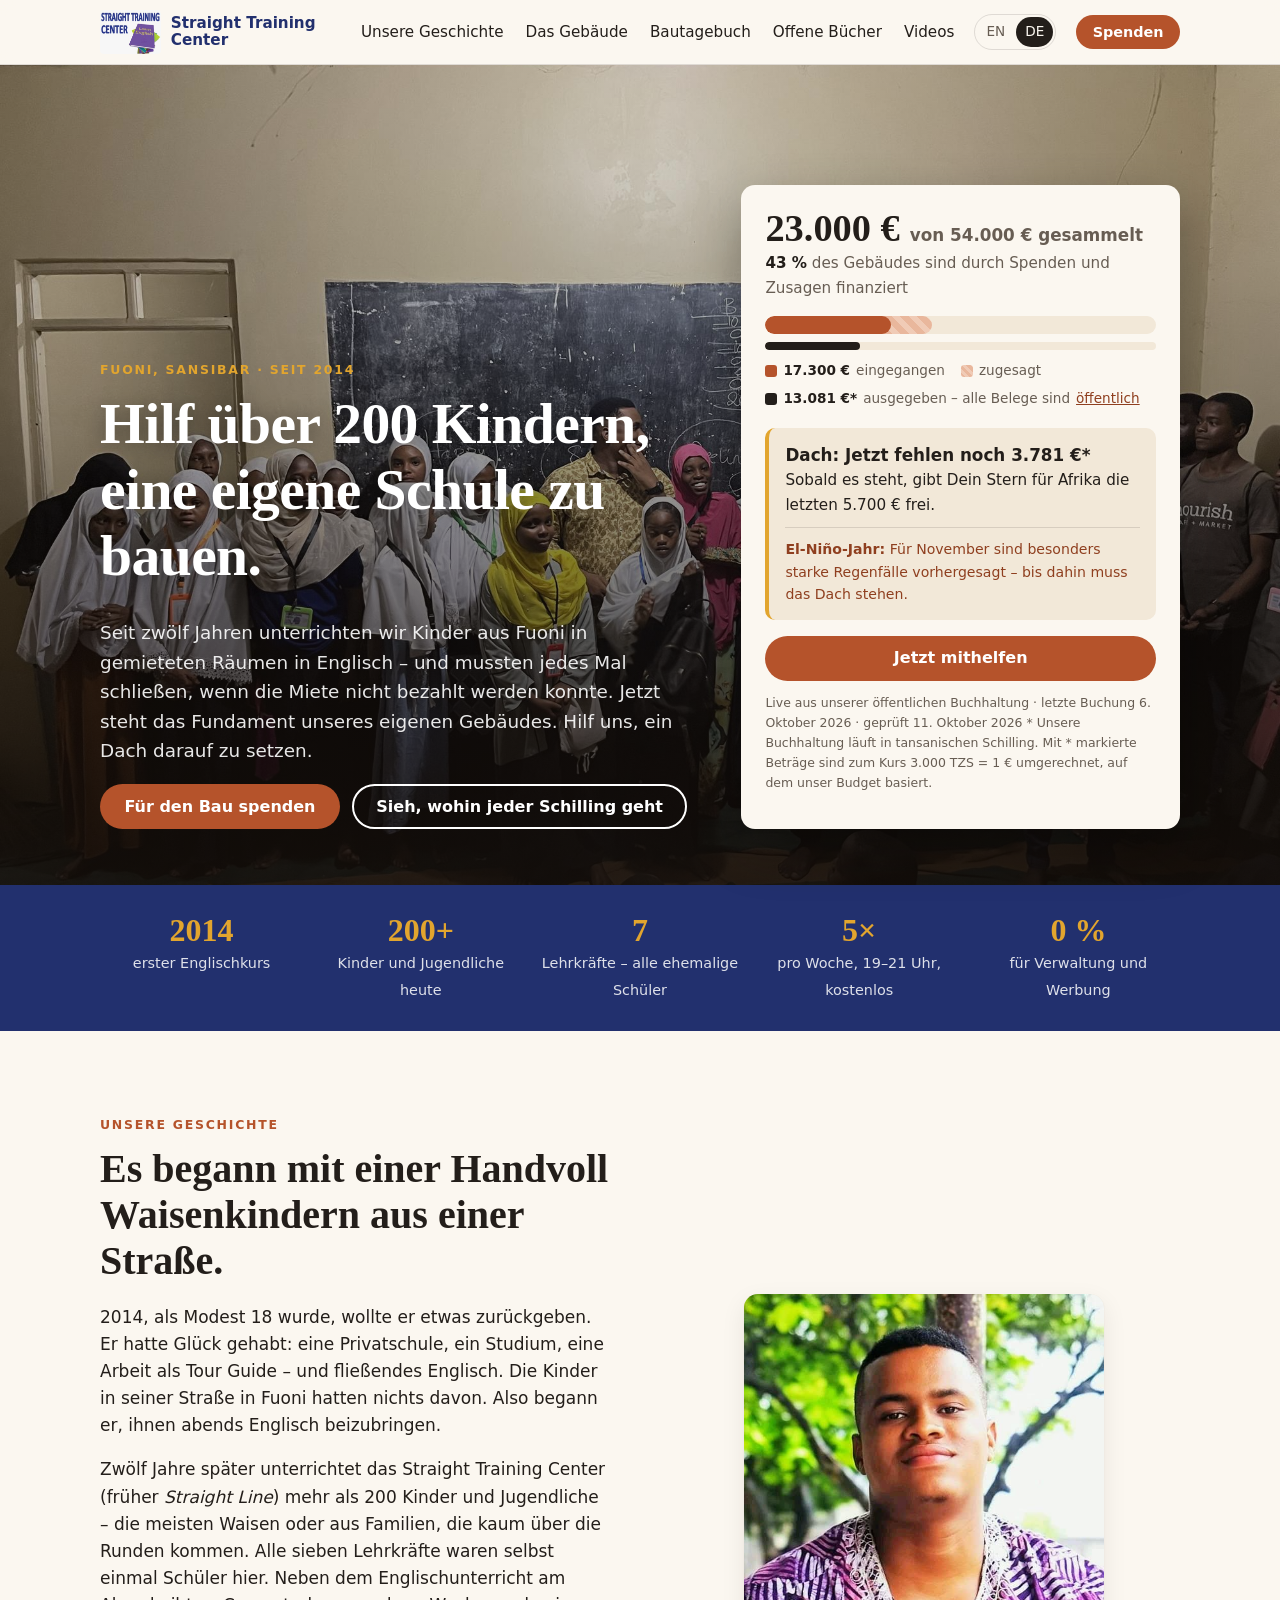
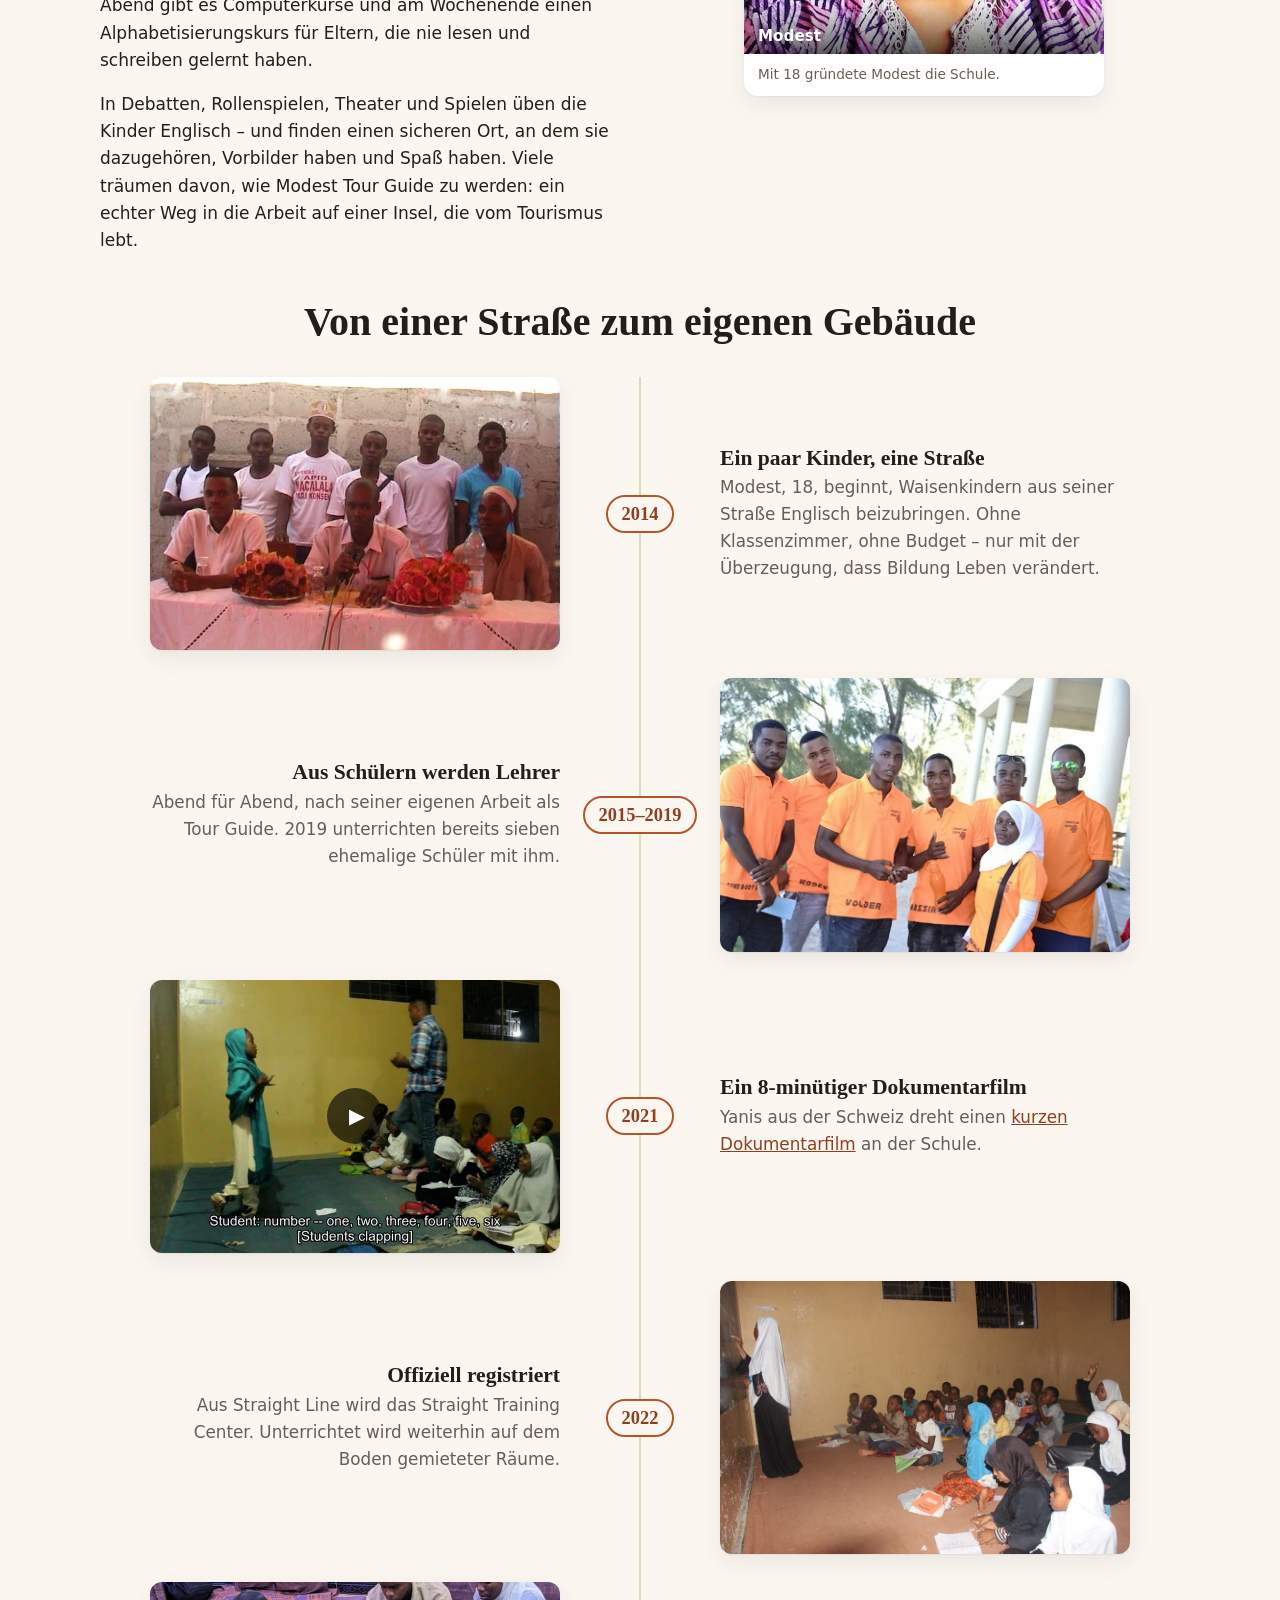
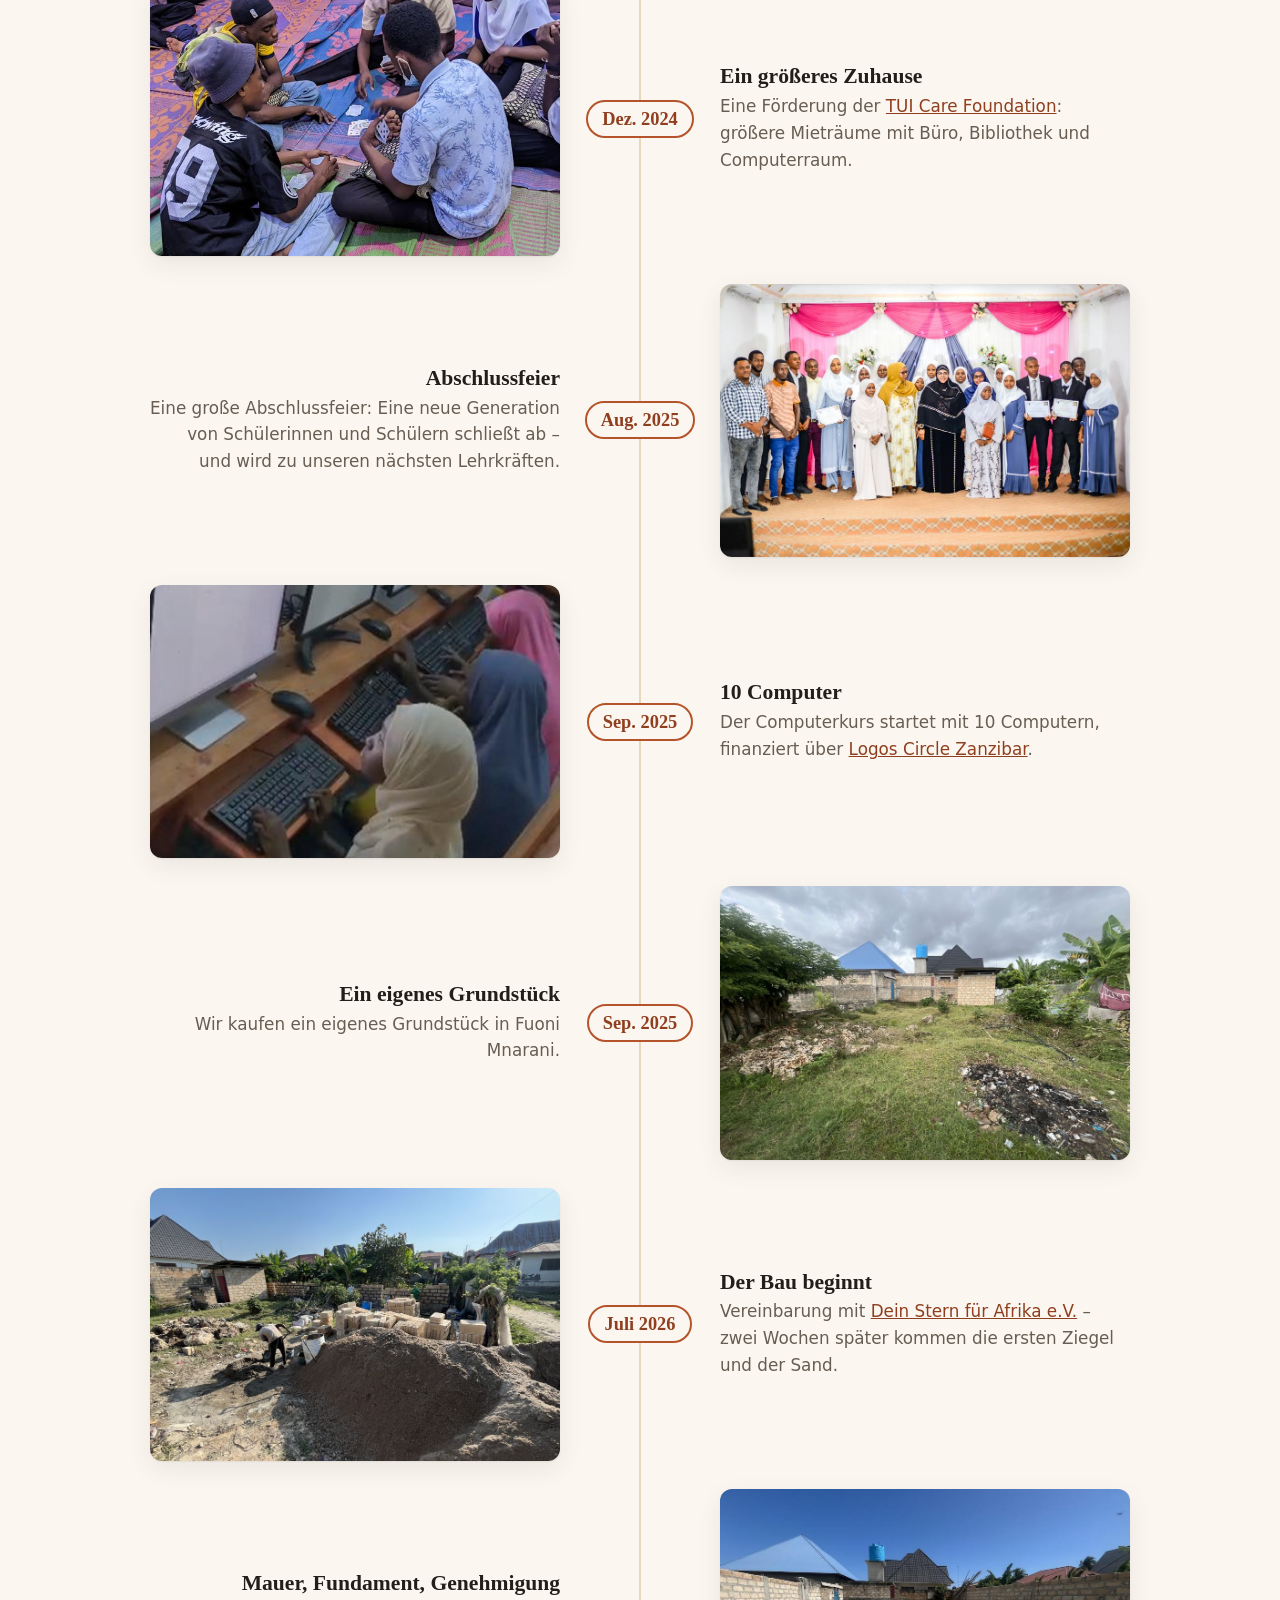
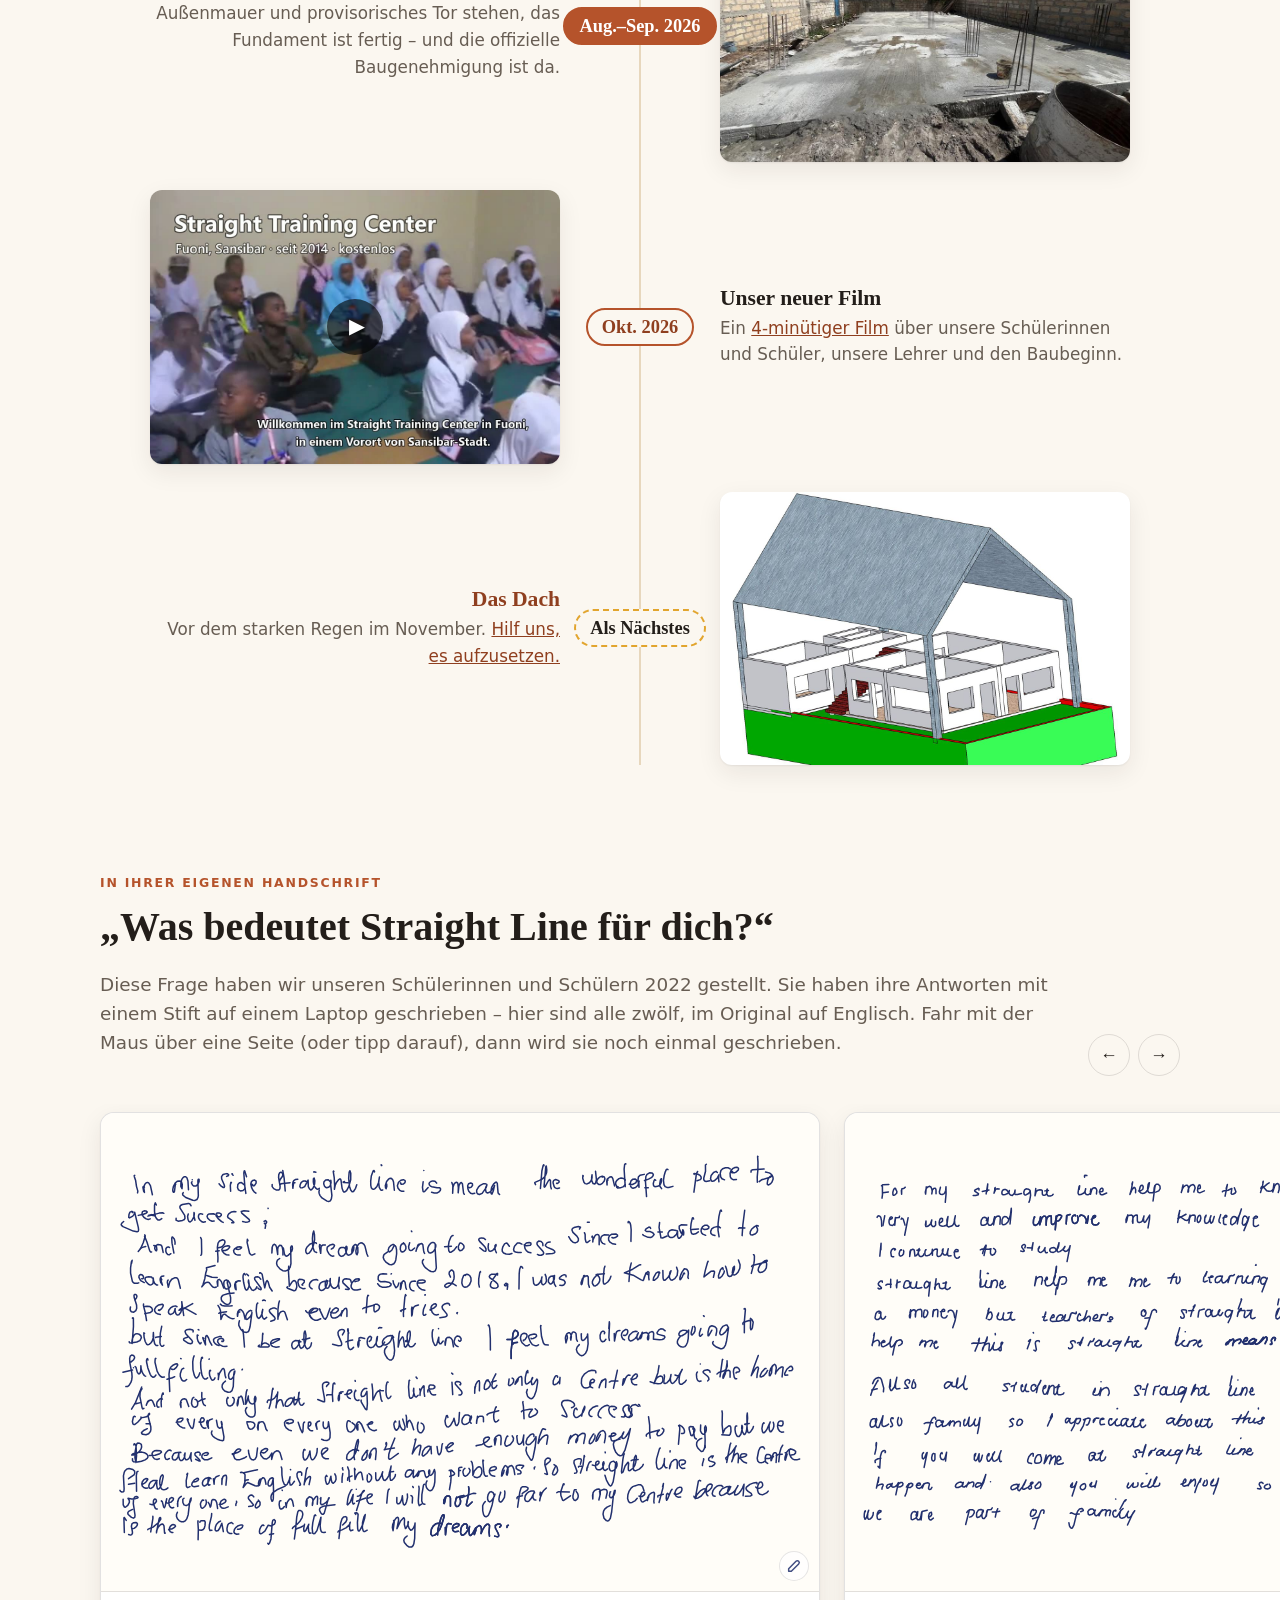
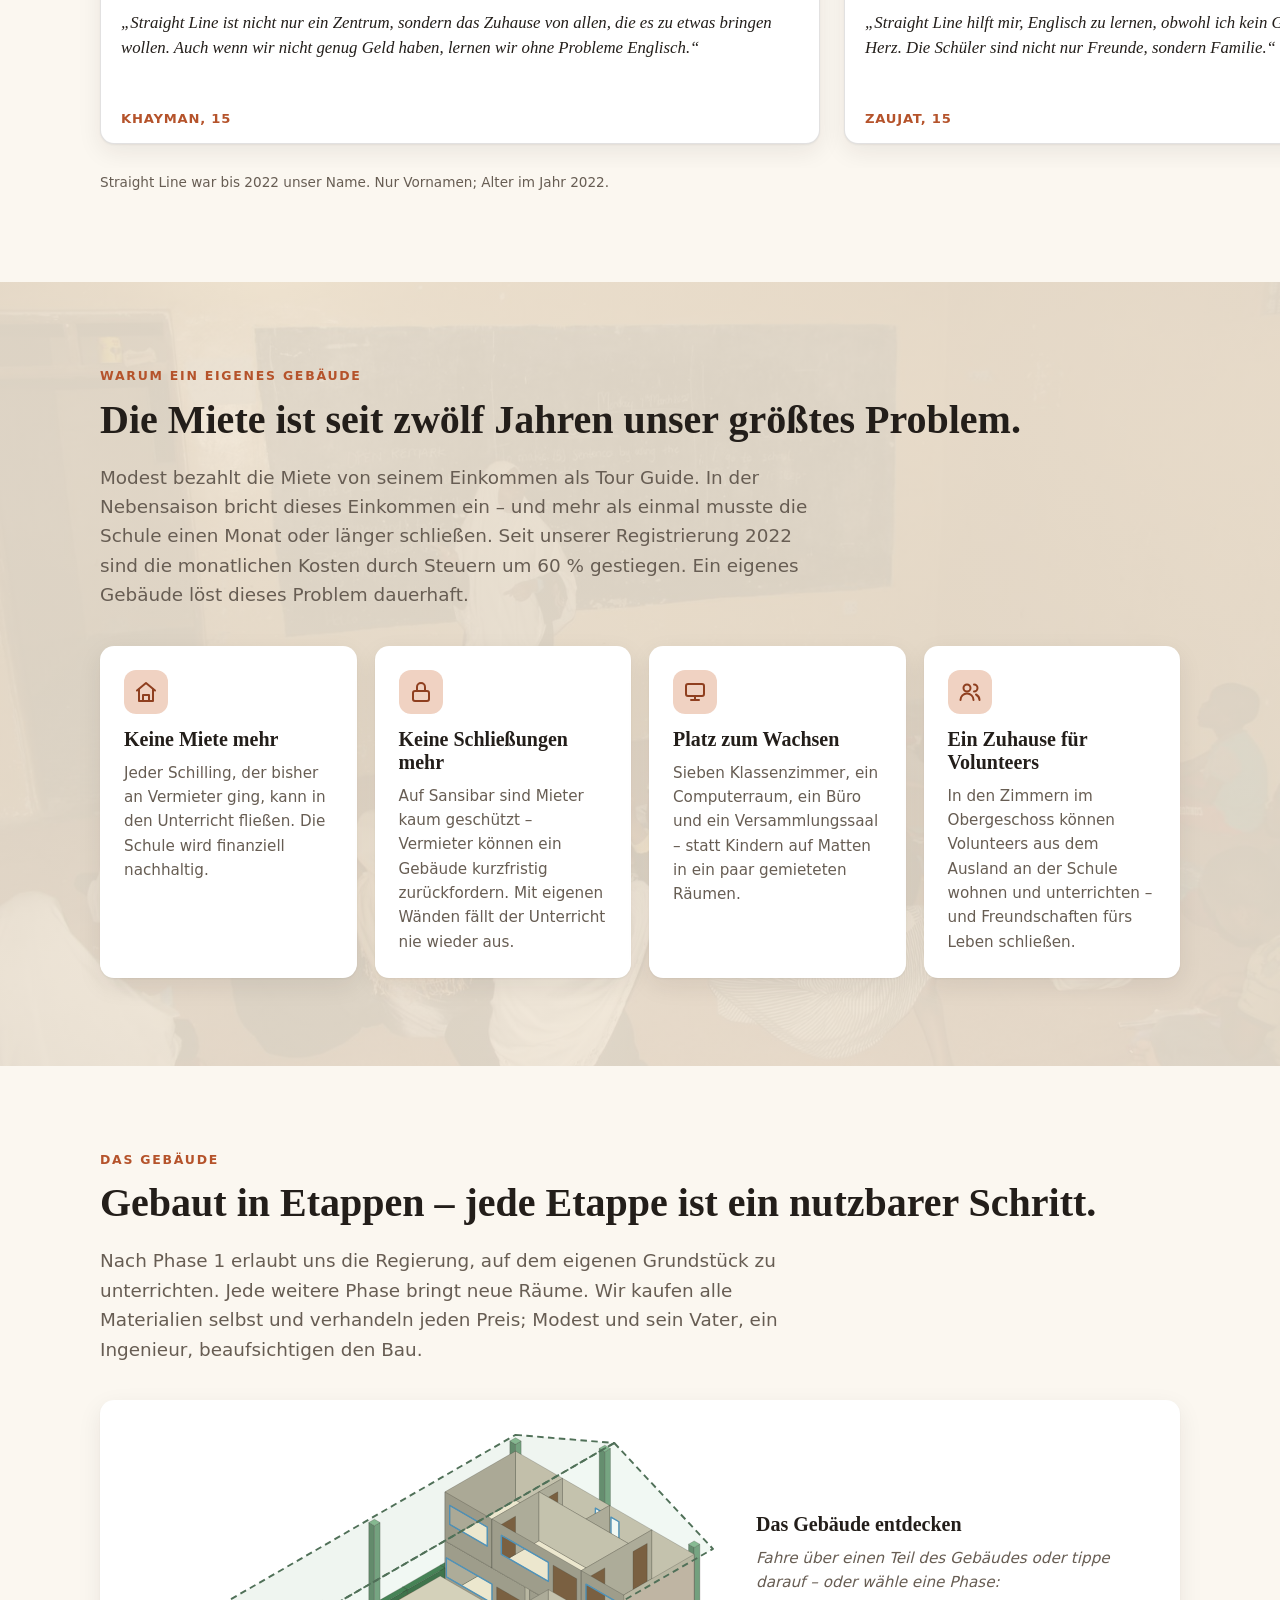
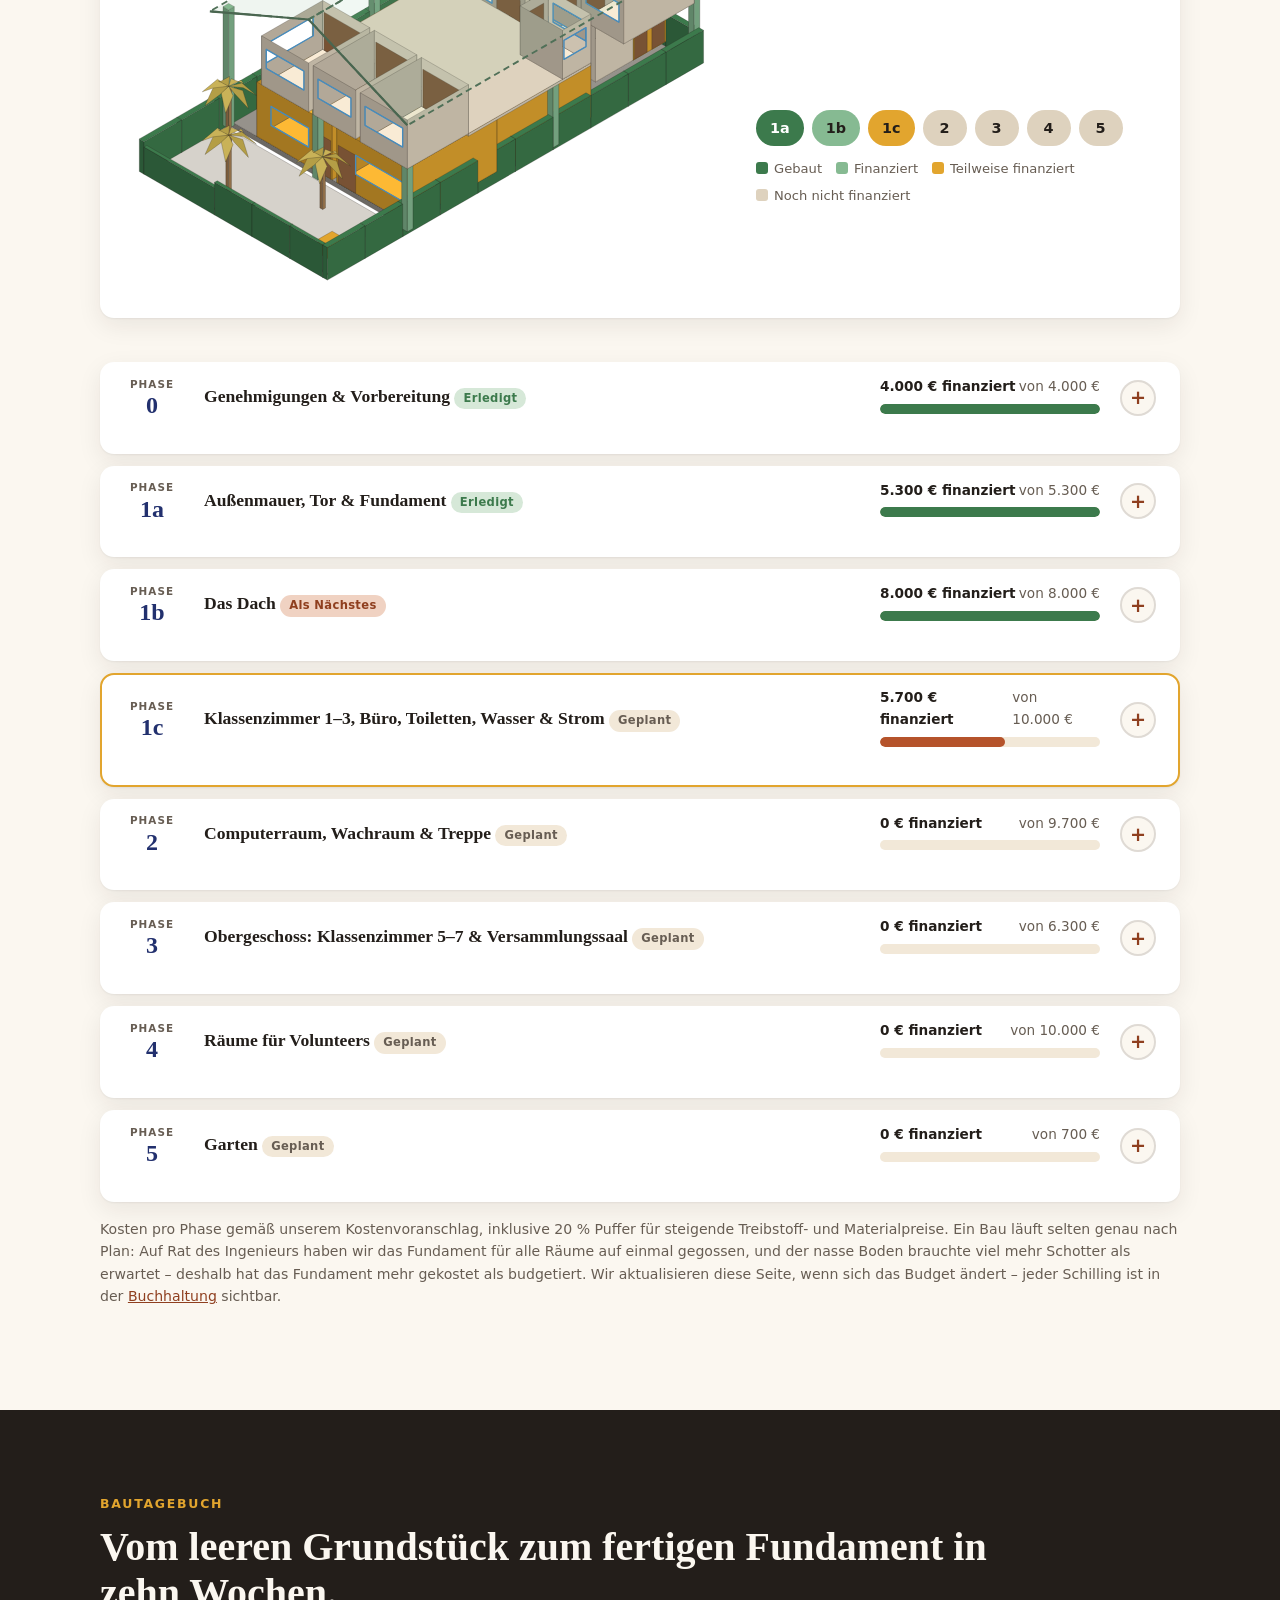
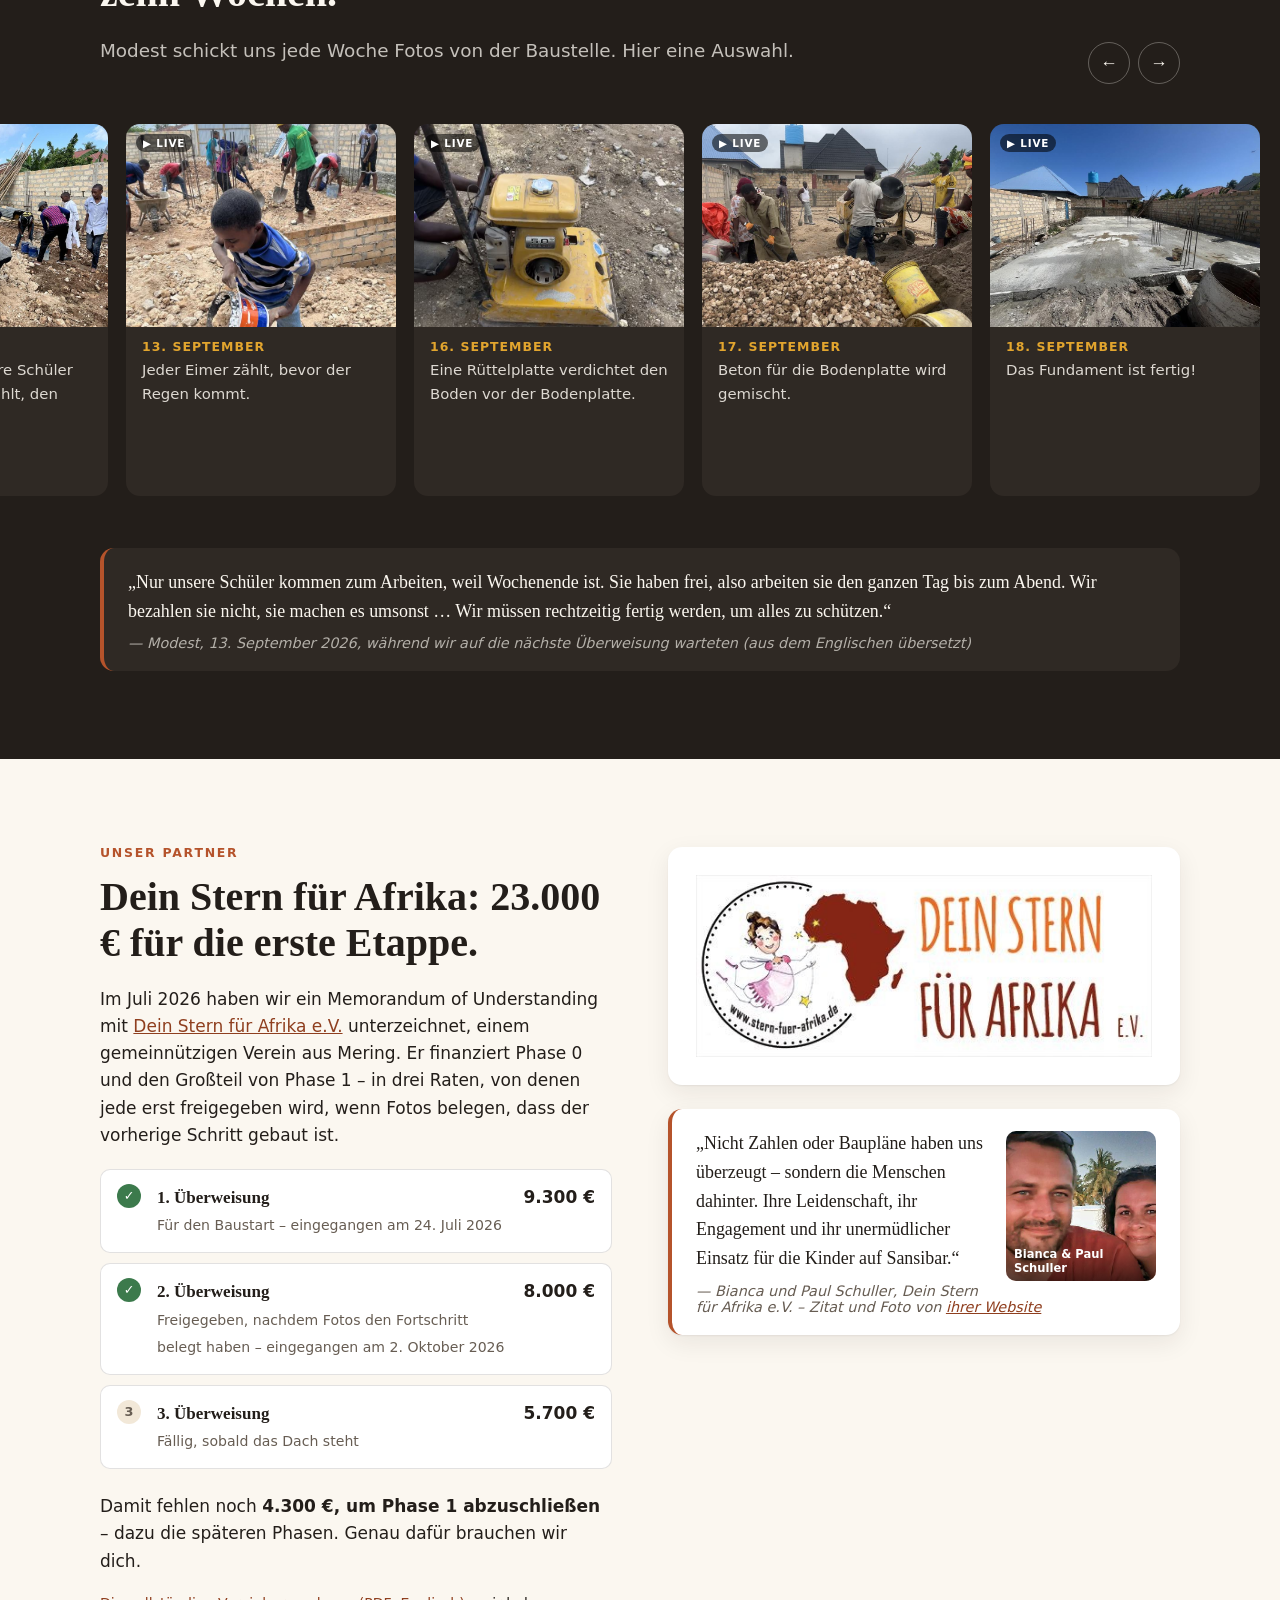
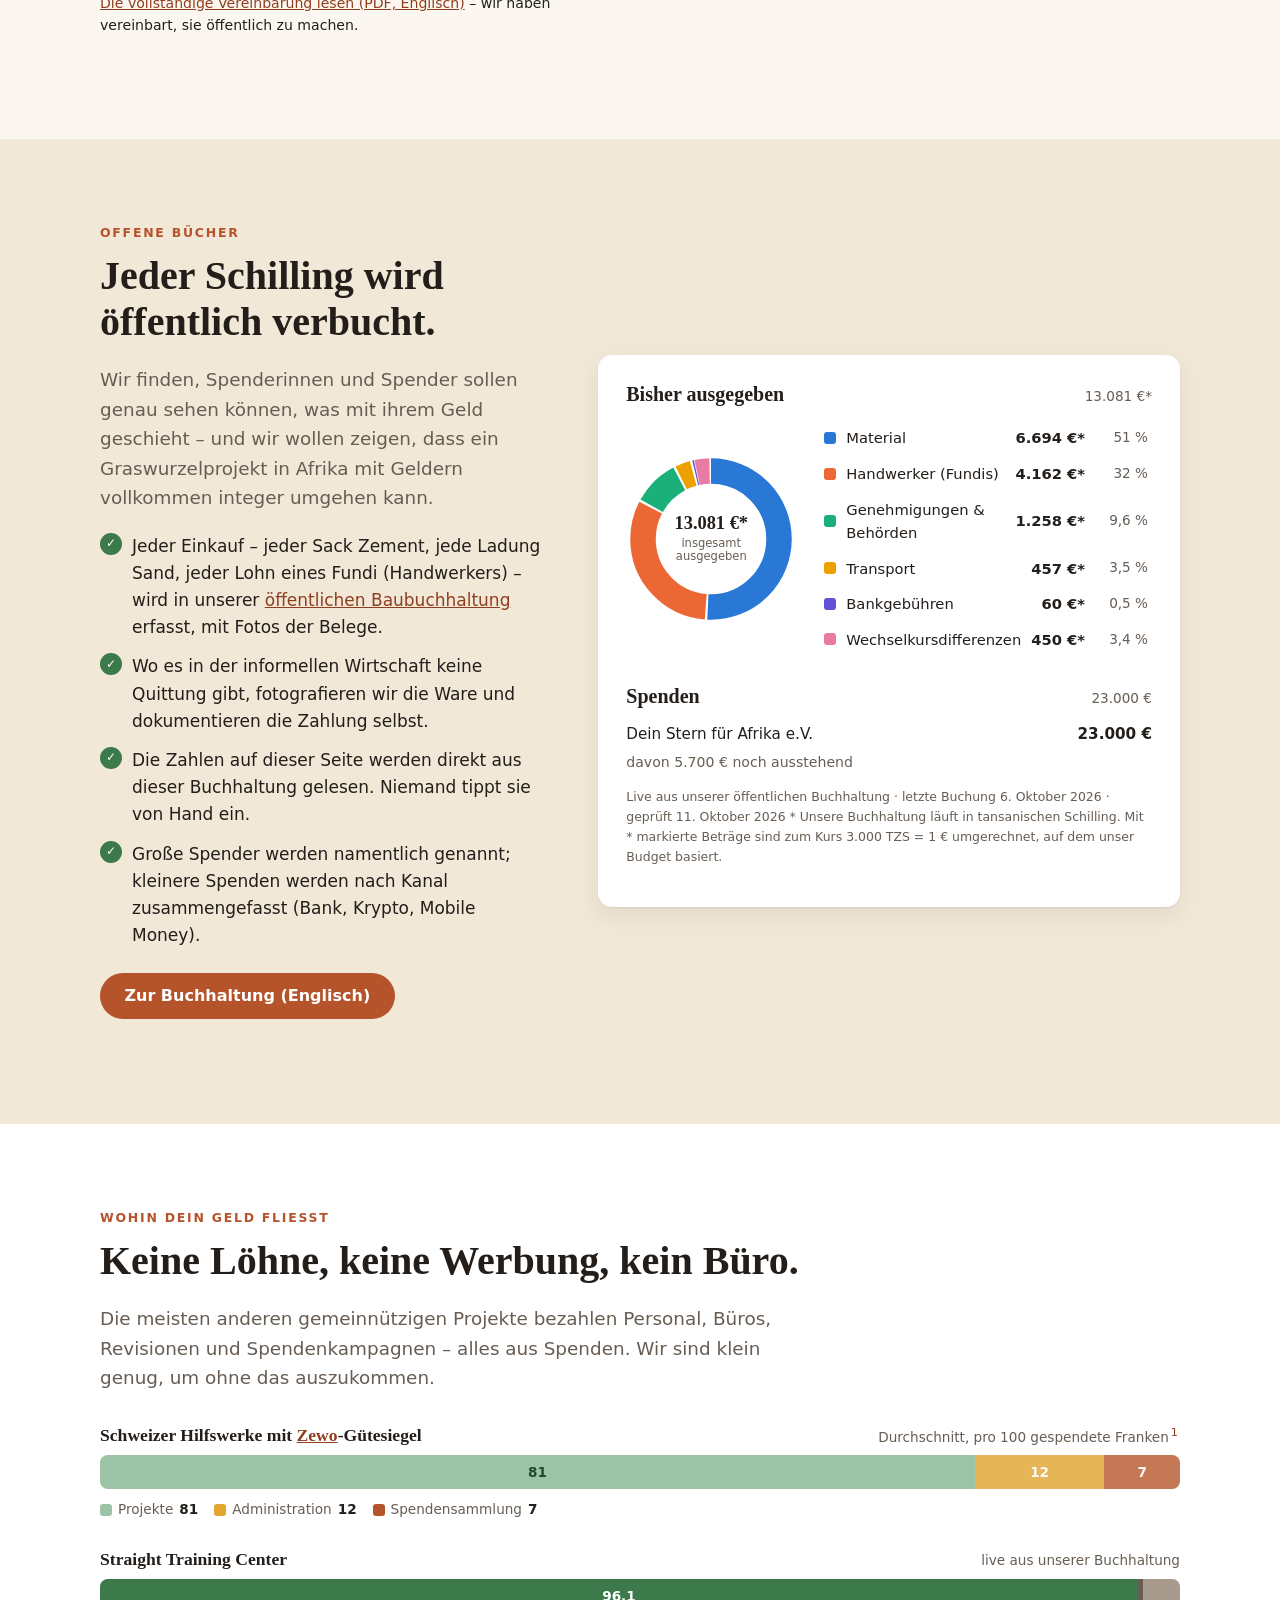
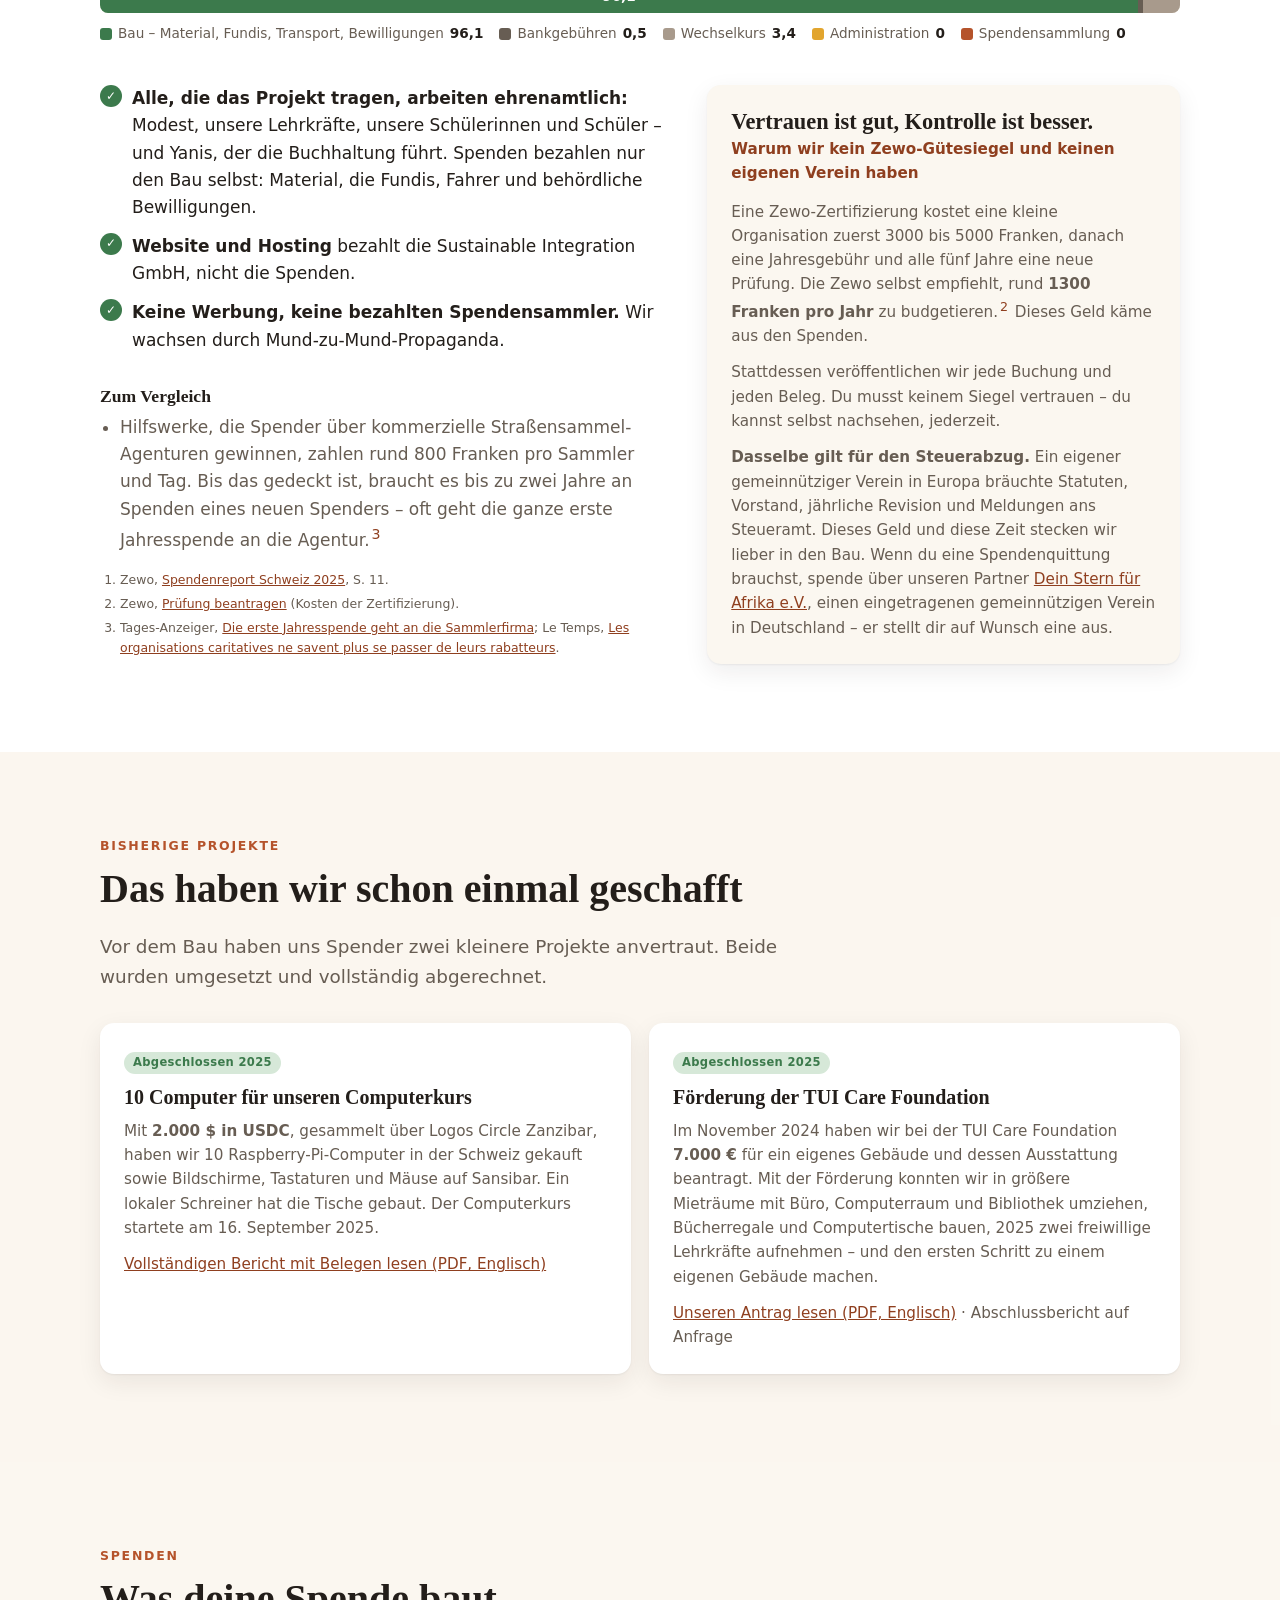
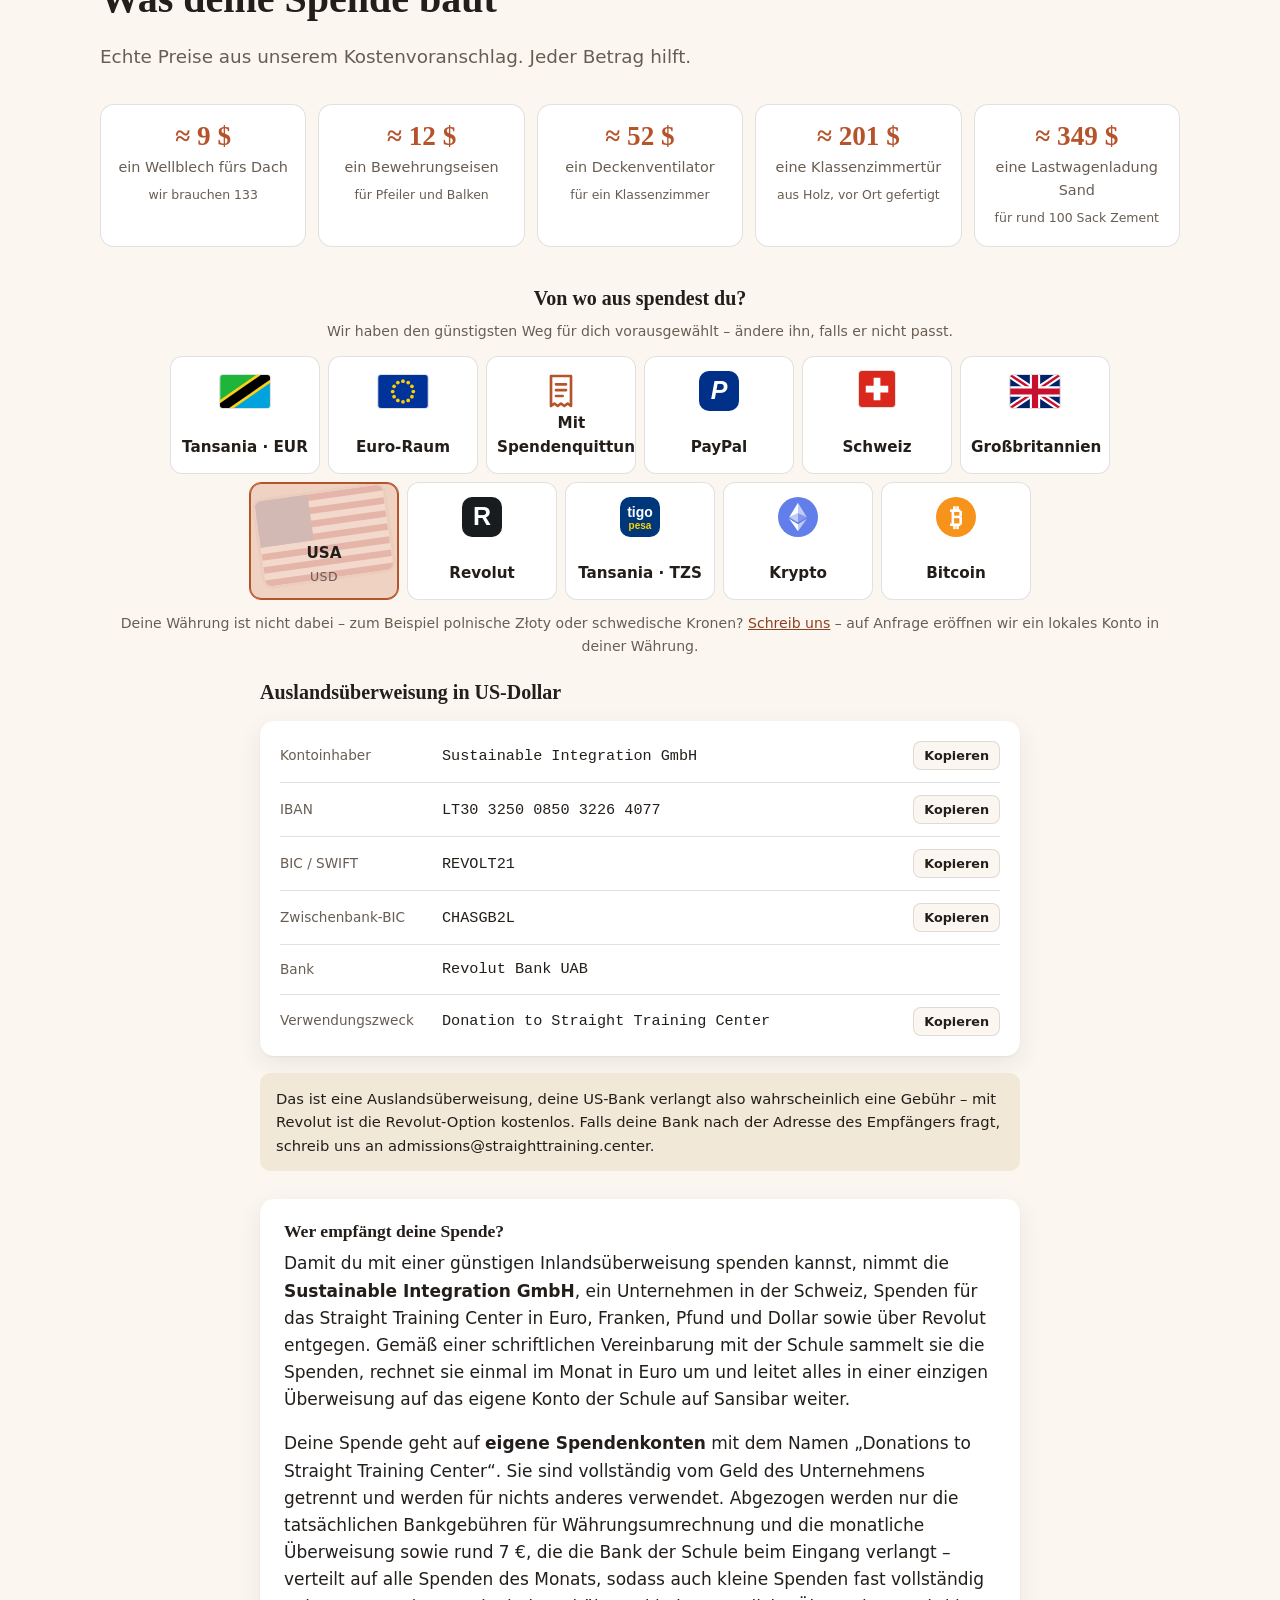
==== commit fdafde8b: "Spending shown as an interactive donut chart; menu links land exactly below the header; film thumbna" ====
--- a/de/index.html
+++ b/de/index.html
@@ -19,7 +19,7 @@
   <link rel="alternate" hreflang="de" href="https://donate.straighttraining.center/de/">
   <link rel="alternate" hreflang="x-default" href="https://donate.straighttraining.center/">
   <link rel="icon" href="../assets/img/logos/stc.jpg">
-  <link rel="stylesheet" href="../assets/css/style.css?v=20261019d">
+  <link rel="stylesheet" href="../assets/css/style.css?v=20261019e">
 </head>
 <body>
 
@@ -31,7 +31,7 @@
       <a href="#building">Das Gebäude</a>
       <a href="#diary">Bautagebuch</a>
       <a href="#transparency">Offene Bücher</a>
-      <a href="#documentary">Videos</a>
+      <a href="#life">Videos</a>
     </nav>
     <div class="lang" aria-label="Sprache"><a href="../" hreflang="en" lang="en">EN</a><span aria-current="true">DE</span></div>
     <a class="btn btn-primary btn-small" href="#donate">Spenden</a>
@@ -111,7 +111,7 @@
       <li class="tl-item side-b has-photo minor"><span class="tl-year">Sep. 2025</span><div class="tl-text"><h3>Ein eigenes Grundstück</h3><p>Wir kaufen ein eigenes Grundstück in Fuoni Mnarani.</p></div><figure class="tl-photo"><img src="../assets/img/photos/tl-plot.jpg" alt="Unser Grundstück in Fuoni Mnarani vor Baubeginn" loading="lazy"></figure></li>
       <li class="tl-item side-a has-photo"><span class="tl-year">Juli 2026</span><div class="tl-text"><h3>Der Bau beginnt</h3><p>Vereinbarung mit <a href="#partner">Dein Stern für Afrika e.V.</a> – zwei Wochen später kommen die ersten Ziegel und der Sand.</p></div><figure class="tl-photo"><img src="../assets/img/photos/tl-first-day.jpg" alt="Der erste Bautag: Ziegel und Sand auf dem Grundstück" loading="lazy"></figure></li>
       <li class="tl-item side-b has-photo now"><span class="tl-year">Aug.–Sep. 2026</span><div class="tl-text"><h3>Mauer, Fundament, Genehmigung</h3><p>Außenmauer und provisorisches Tor stehen, das Fundament ist fertig – und die offizielle Baugenehmigung ist da.</p></div><figure class="tl-photo"><img src="../assets/img/photos/d-2026-09-18-foundation-complete.jpg" alt="Das fertige Betonfundament" loading="lazy"></figure></li>
-      <li class="tl-item side-a has-photo video"><span class="tl-year">Okt. 2026</span><div class="tl-text"><h3>Unser neuer Film</h3><p>Ein <a href="#documentary">4-minütiger Film</a> über unsere Schülerinnen und Schüler, unsere Lehrer und den Baubeginn.</p></div><a class="tl-photo tl-video" href="#documentary" aria-label="Film ansehen"><img src="../assets/video/stc-film-de-poster.jpg" alt="Anfangsbild des Films" loading="lazy"><span class="tl-play" aria-hidden="true">▶</span></a></li>
+      <li class="tl-item side-a has-photo video"><span class="tl-year">Okt. 2026</span><div class="tl-text"><h3>Unser neuer Film</h3><p>Ein <a href="#life">4-minütiger Film</a> über unsere Schülerinnen und Schüler, unsere Lehrer und den Baubeginn.</p></div><a class="tl-photo tl-video" href="#life" aria-label="Film ansehen"><img src="../assets/video/stc-film-de-poster.jpg" alt="Anfangsbild des Films" loading="lazy" style="object-position:left center"><span class="tl-play" aria-hidden="true">▶</span></a></li>
       <li class="tl-item side-b has-photo next"><span class="tl-year">Als Nächstes</span><div class="tl-text"><h3>Das Dach</h3><p>Vor dem starken Regen im November. <a href="#donate">Hilf uns, es aufzusetzen.</a></p></div><figure class="tl-photo"><img src="../assets/img/plan-phase1-roof.jpg" alt="3D-Zeichnung von Phase 1: das Erdgeschoss unter einem großen Dach" loading="lazy"></figure></li>
     </ol>
   </div>
@@ -577,8 +577,8 @@
   </div>
 </footer>
 
-<script src="../assets/js/main.js?v=20261019d" defer></script>
-<script src="../assets/js/donate.js?v=20261019d" defer></script>
-<script src="../assets/js/model.js?v=20261019d" defer></script>
+<script src="../assets/js/main.js?v=20261019e" defer></script>
+<script src="../assets/js/donate.js?v=20261019e" defer></script>
+<script src="../assets/js/model.js?v=20261019e" defer></script>
 </body>
 </html>
--- a/assets/css/style.css
+++ b/assets/css/style.css
@@ -23,7 +23,7 @@
 }
 
 * { box-sizing: border-box; }
-html { scroll-behavior: smooth; scroll-padding-top: 72px; }
+html { scroll-behavior: smooth; scroll-padding-top: 65px; }
 body {
   margin: 0;
   background: var(--paper);
@@ -228,6 +228,21 @@
 .cat-row { display: grid; grid-template-columns: 1fr auto; gap: 4px 12px; margin: 14px 0; font-size: .95rem; }
 .cat-row .bar { grid-column: 1 / -1; height: 8px; margin: 0; }
 .cat-row .bar i { background: var(--navy); }
+.spend { display: grid; grid-template-columns: 170px 1fr; gap: 24px; align-items: center; margin: 14px 0 6px; }
+.donut { position: relative; width: 170px; aspect-ratio: 1; }
+.donut svg { display: block; width: 100%; height: 100%; }
+.donut .seg { fill: none; stroke-width: 30; cursor: pointer; transition: opacity .2s, stroke-width .2s; }
+.donut .seg:hover { stroke-width: 36; }
+.donut-center { position: absolute; inset: 0; display: grid; place-content: center; text-align: center; pointer-events: none; padding: 0 38px; }
+.donut-center b { font: 700 1.15rem/1.1 var(--serif); }
+.donut-center span { font-size: .72rem; color: var(--muted); line-height: 1.2; margin-top: 3px; }
+.spend-legend { list-style: none; margin: 0; padding: 0; font-size: .92rem; }
+.spend-legend li { display: grid; grid-template-columns: 12px 1fr auto 3.6em; gap: 10px; align-items: center; padding: 6px 4px; border-radius: 6px; cursor: default; transition: opacity .2s, background .2s; }
+.spend-legend li:hover, .spend-legend li:focus-visible { background: var(--sand); outline: none; }
+.spend-legend i { width: 12px; height: 12px; border-radius: 3px; }
+.spend-legend em { font-style: normal; color: var(--muted); text-align: right; font-size: .85rem; }
+.spend .dim { opacity: .3; }
+@media (max-width: 520px) { .spend { grid-template-columns: 1fr; justify-items: center; } .spend-legend { width: 100%; } }
 .checklist { list-style: none; padding: 0; margin: 20px 0 0; display: grid; gap: 12px; }
 .checklist li { padding-left: 32px; position: relative; }
 .checklist li::before { content: "✓"; position: absolute; left: 0; top: 0; width: 22px; height: 22px; border-radius: 50%; background: var(--green); color: var(--white); font-size: .75rem; display: grid; place-items: center; font-weight: 700; }
@@ -501,7 +516,7 @@
   a.logo-tile:hover::after { opacity: 1; }
 }
 a.logo-tile { position: relative; }
-html { scroll-padding-top: 90px; }
+html { scroll-padding-top: 65px; }
 
 /* Partner photo: rounded rectangle, big enough to see faces */
 .quote-with-photo { grid-template-columns: 1fr; gap: 14px; }
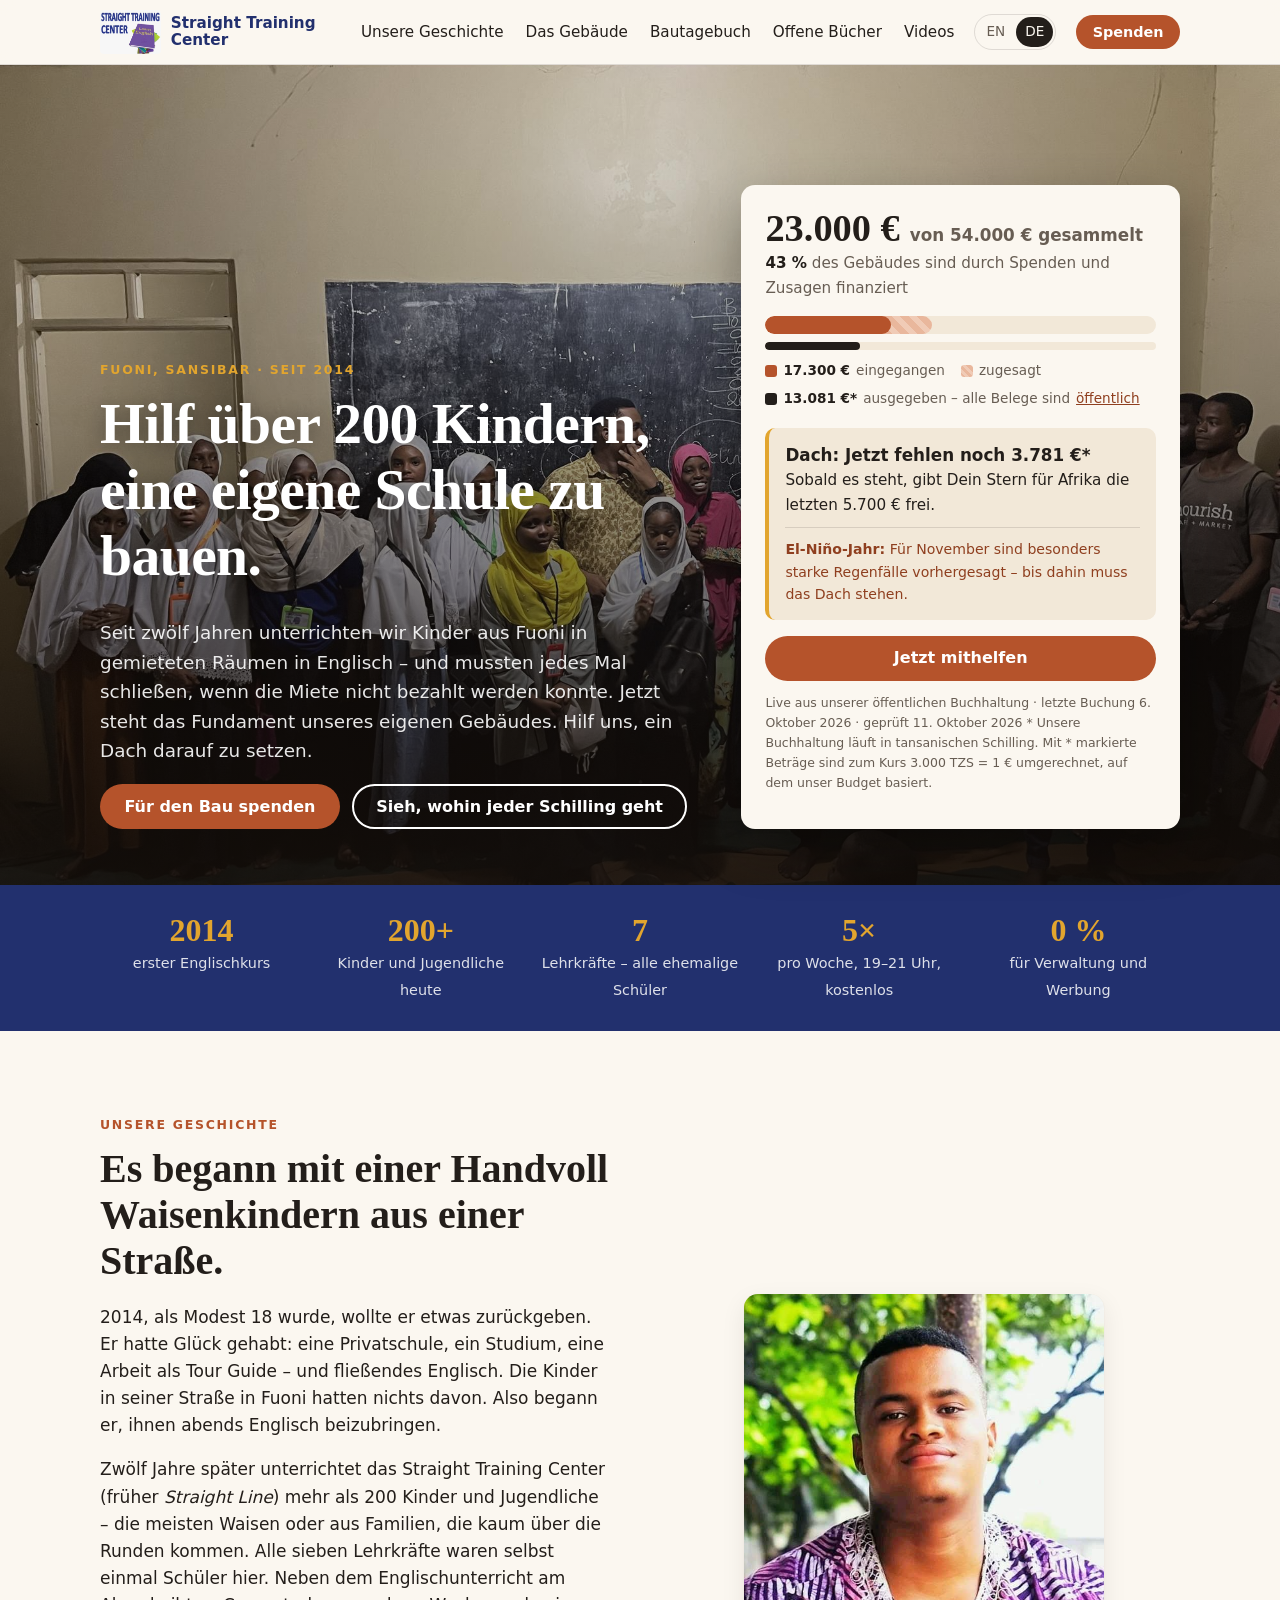
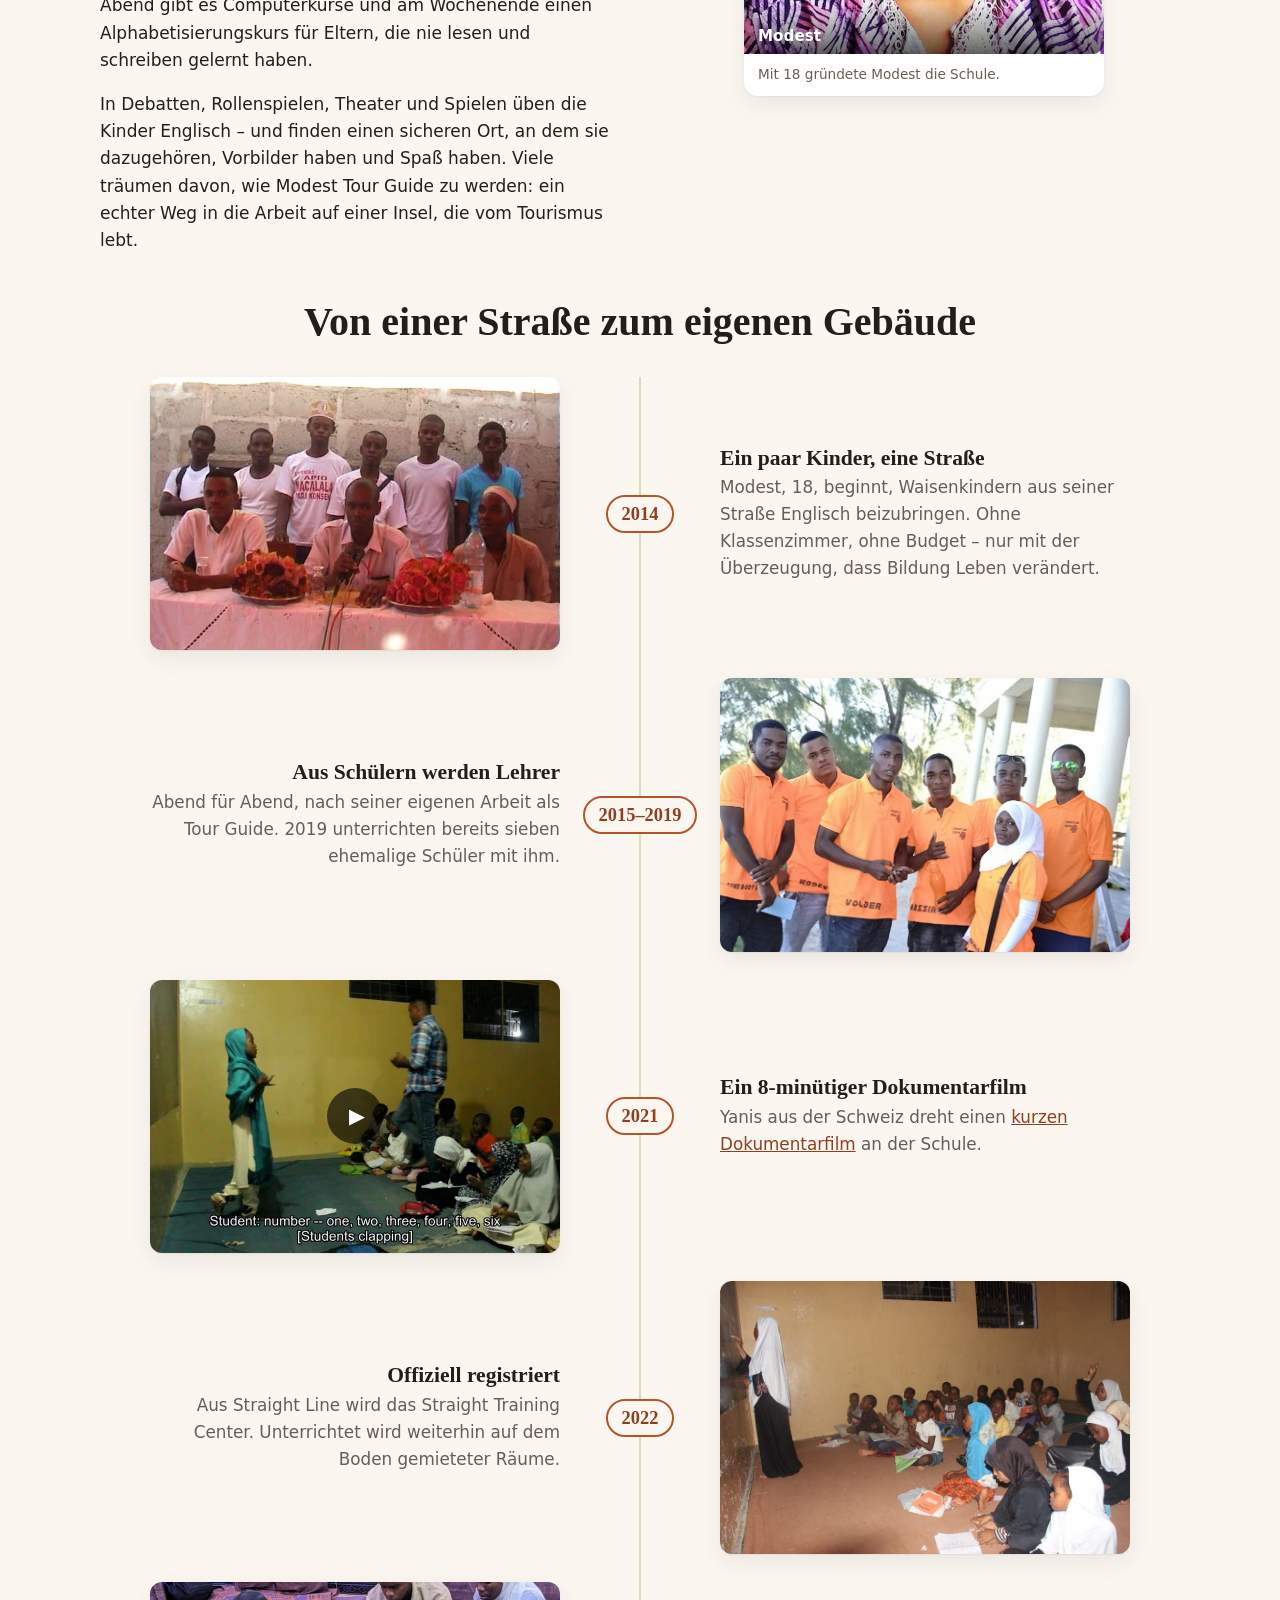
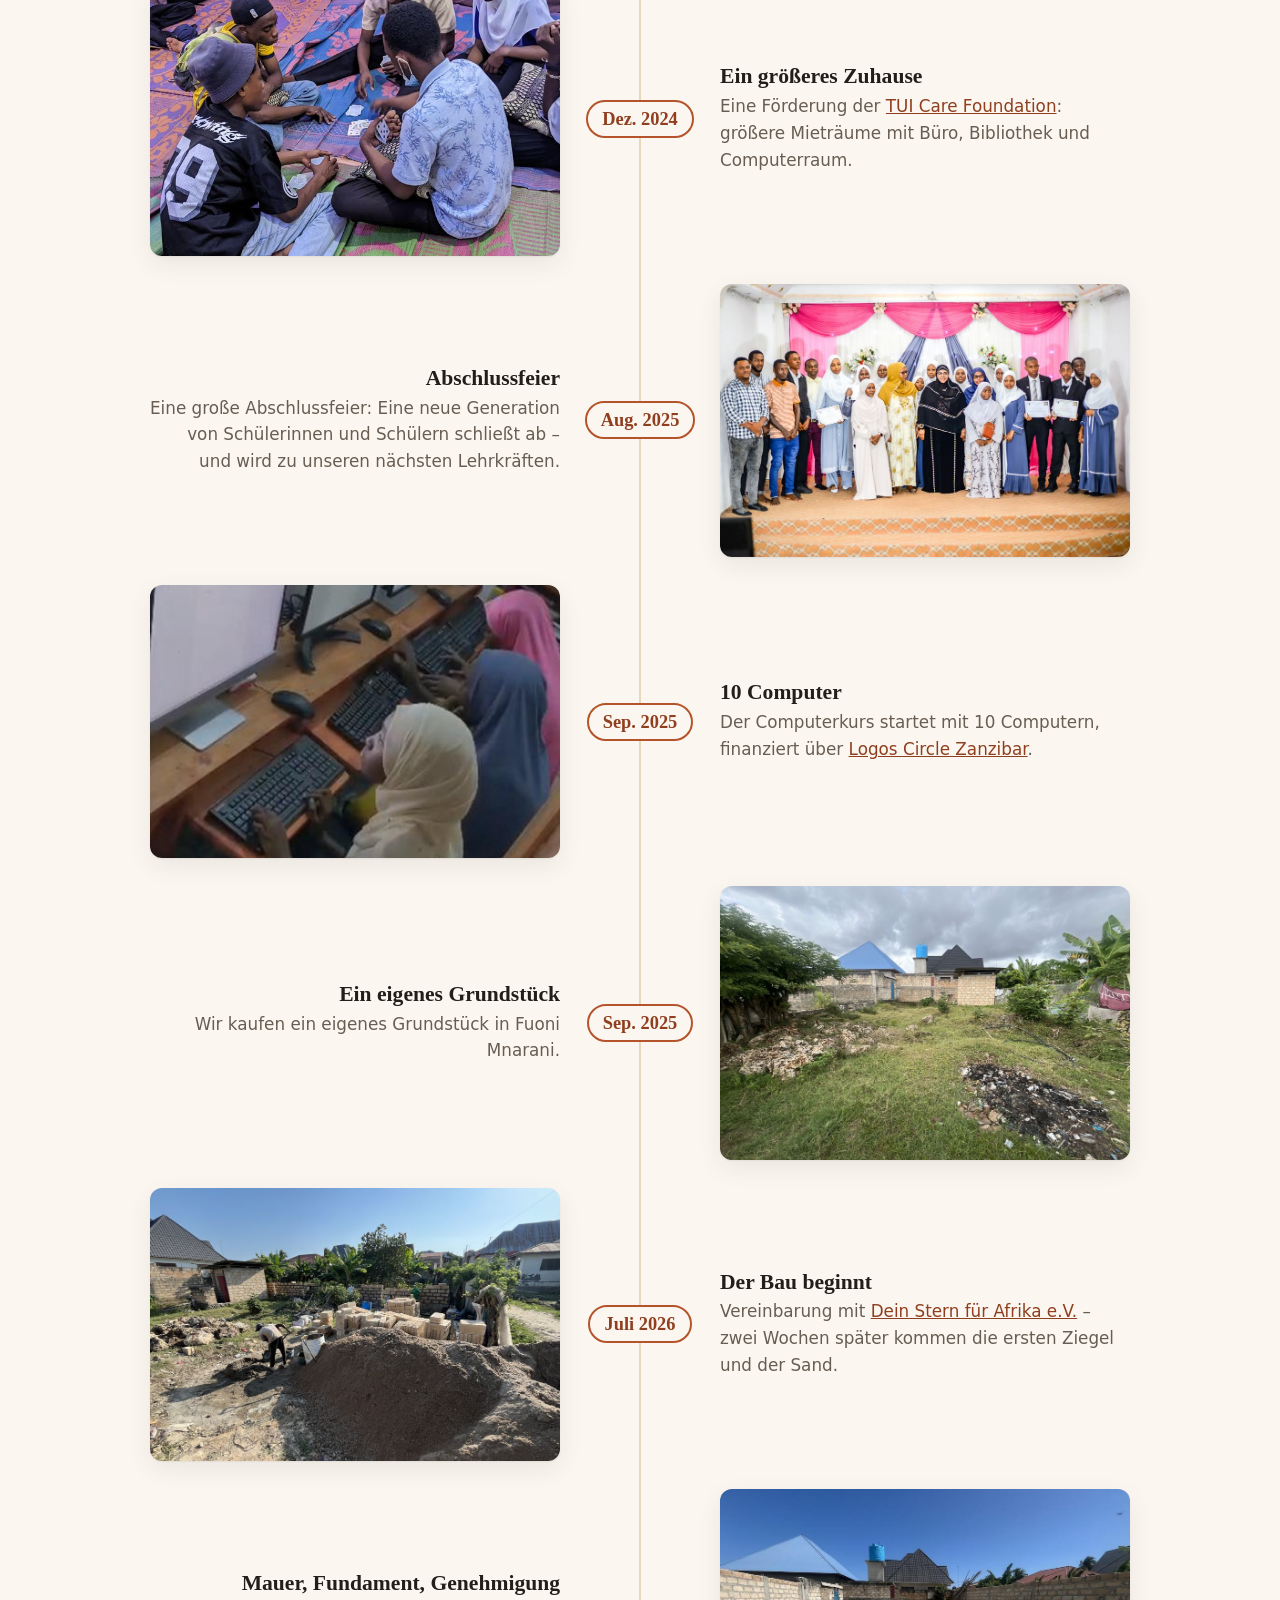
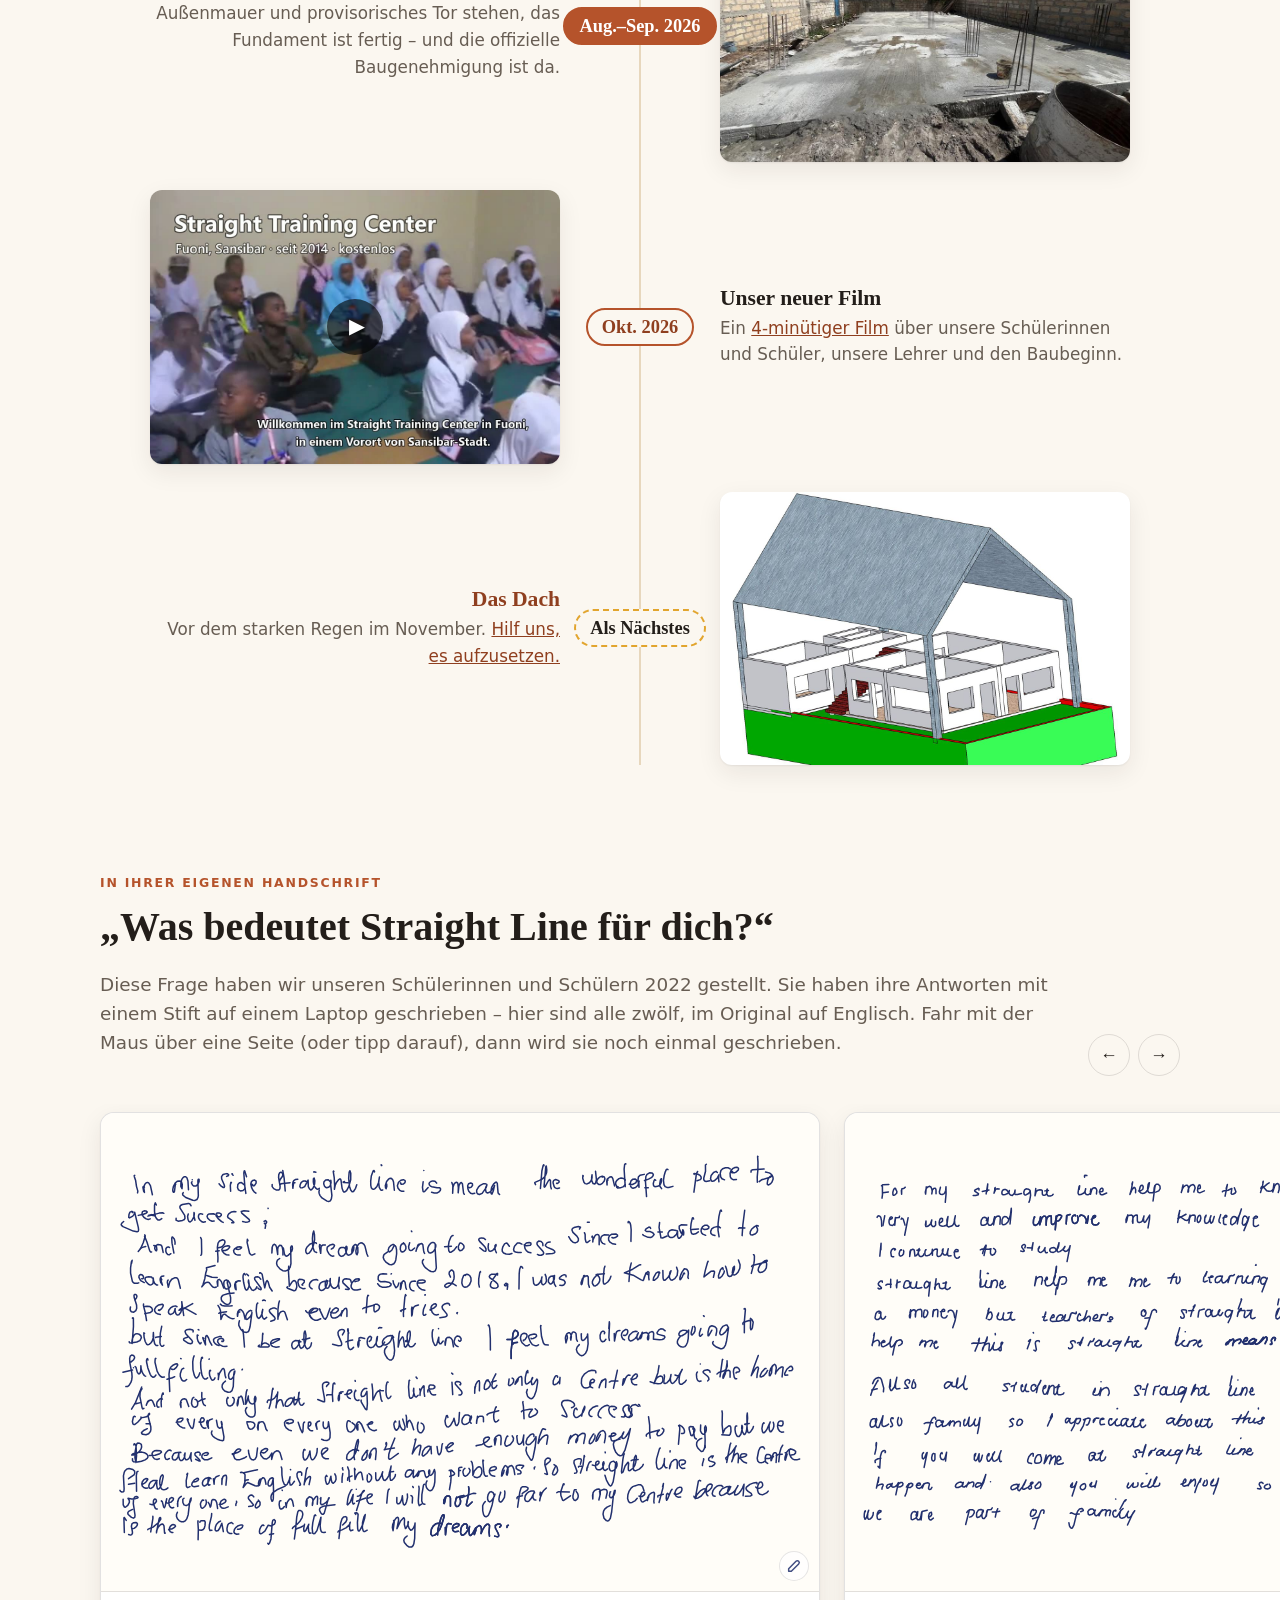
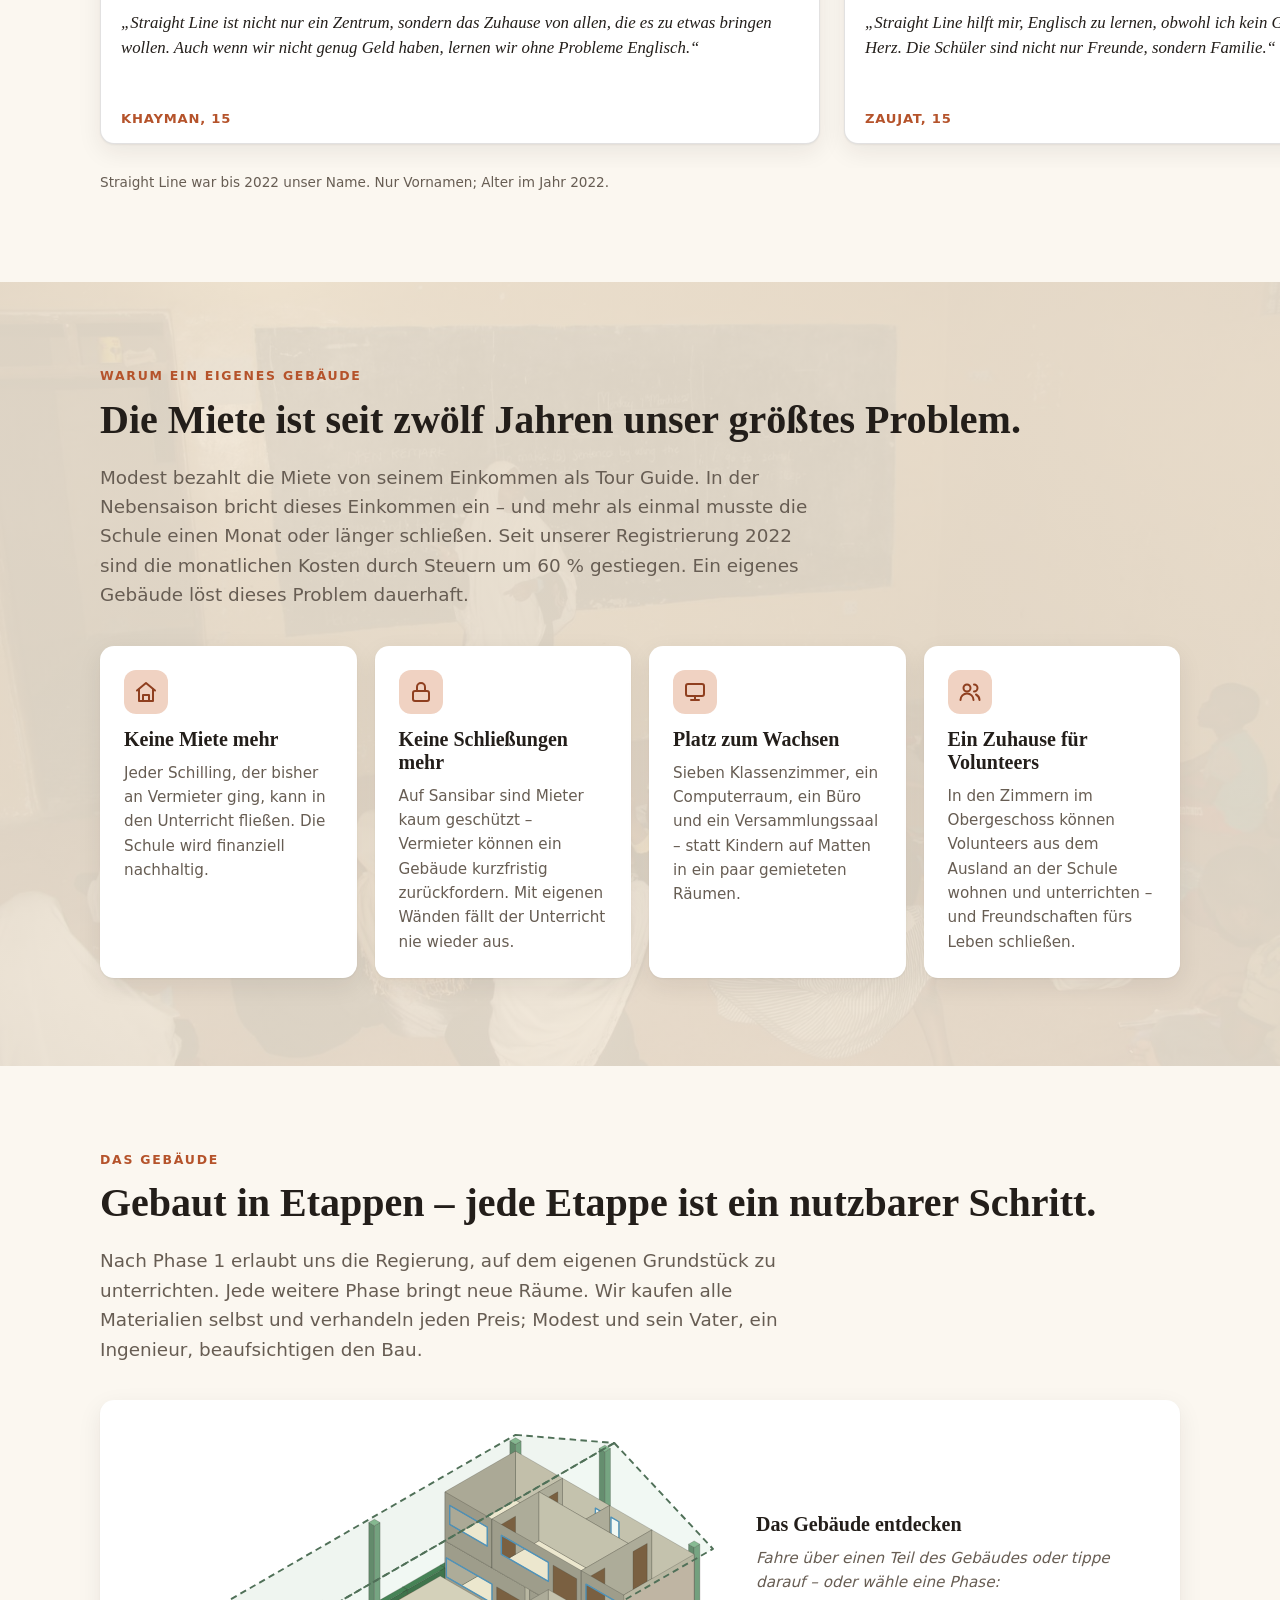
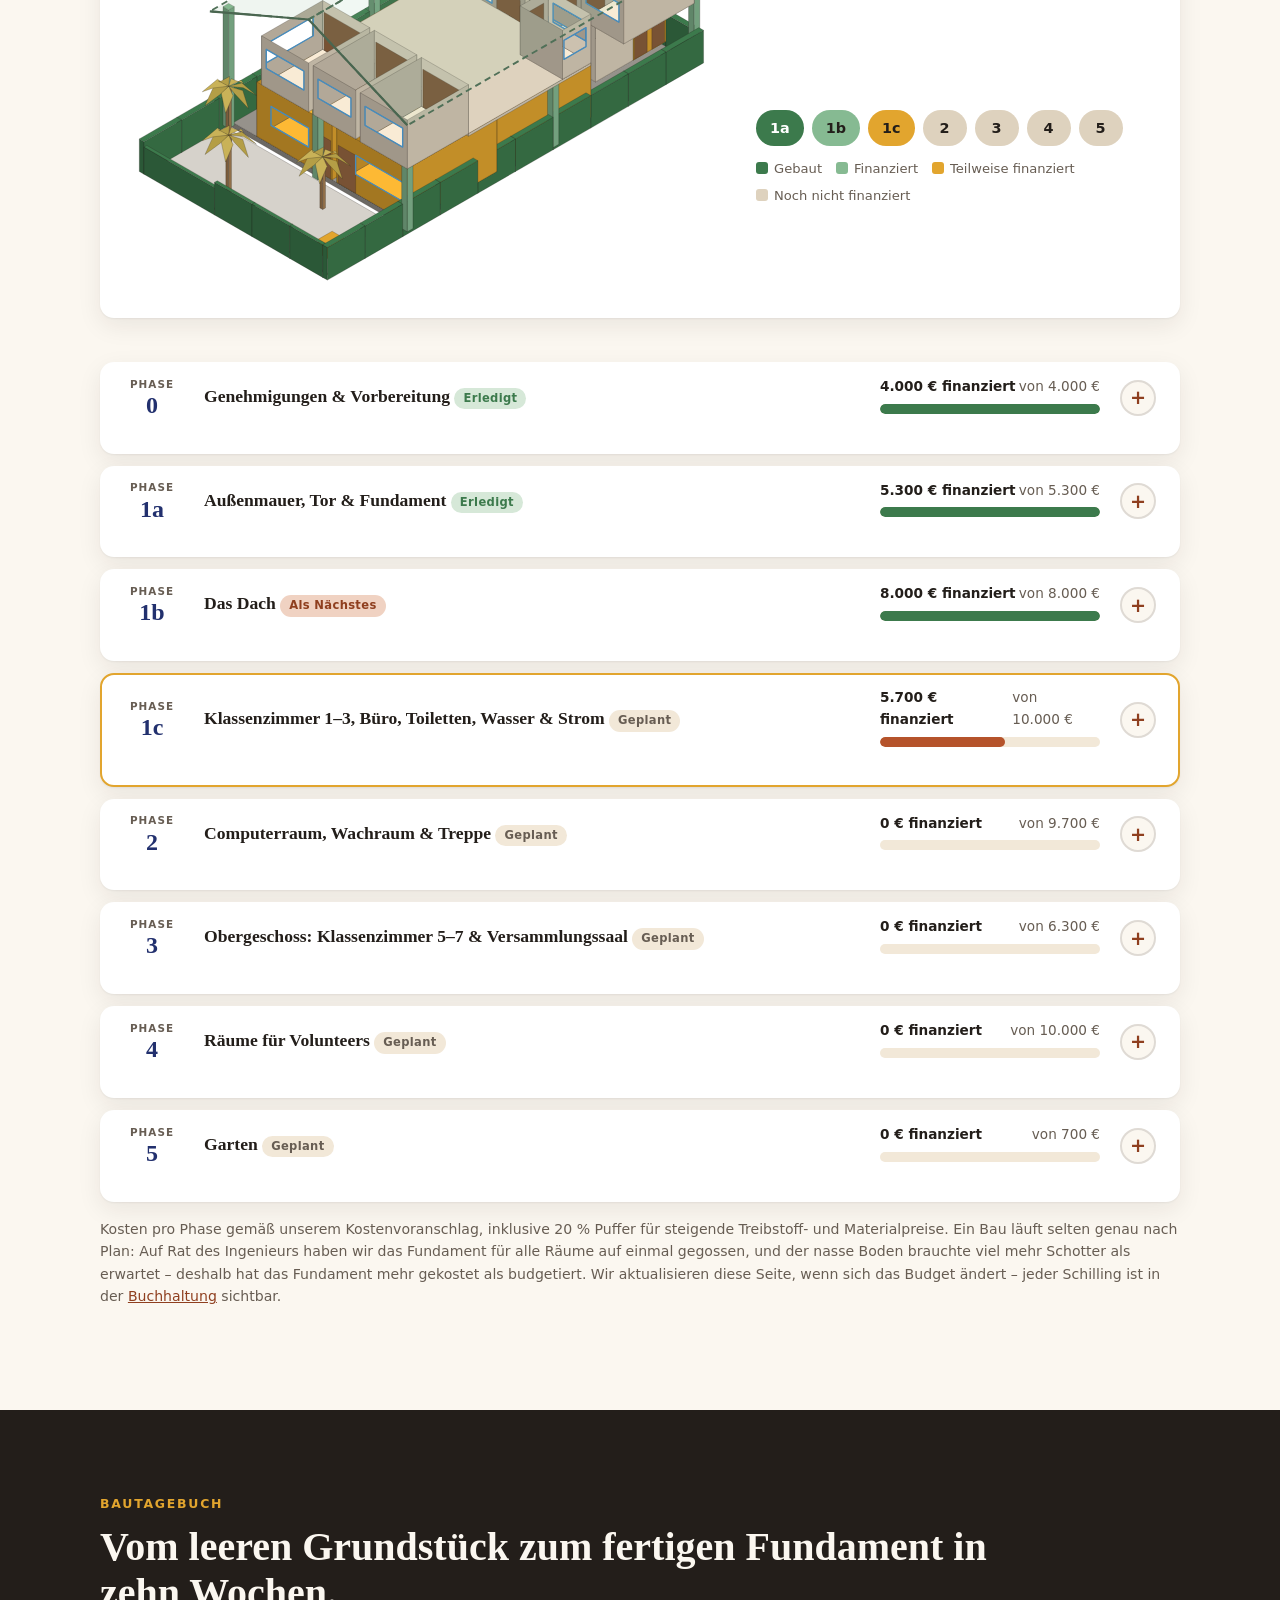
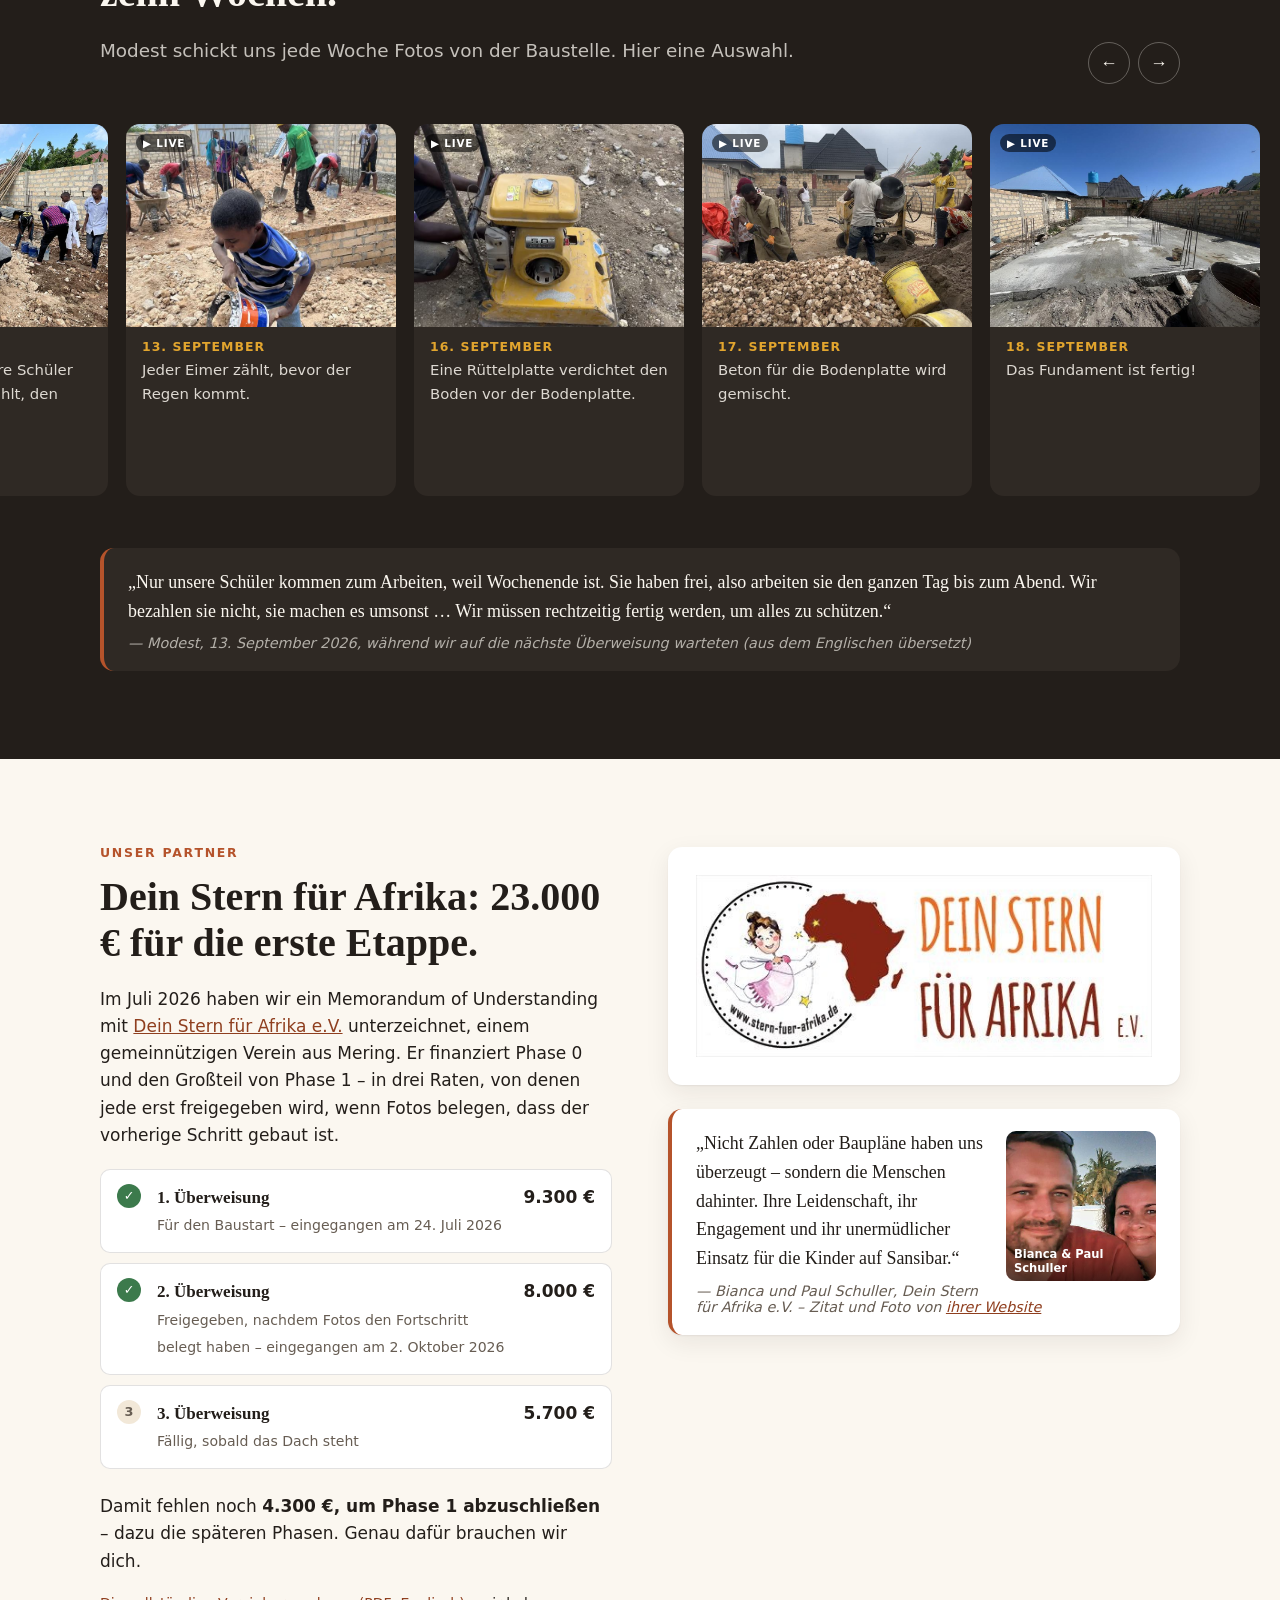
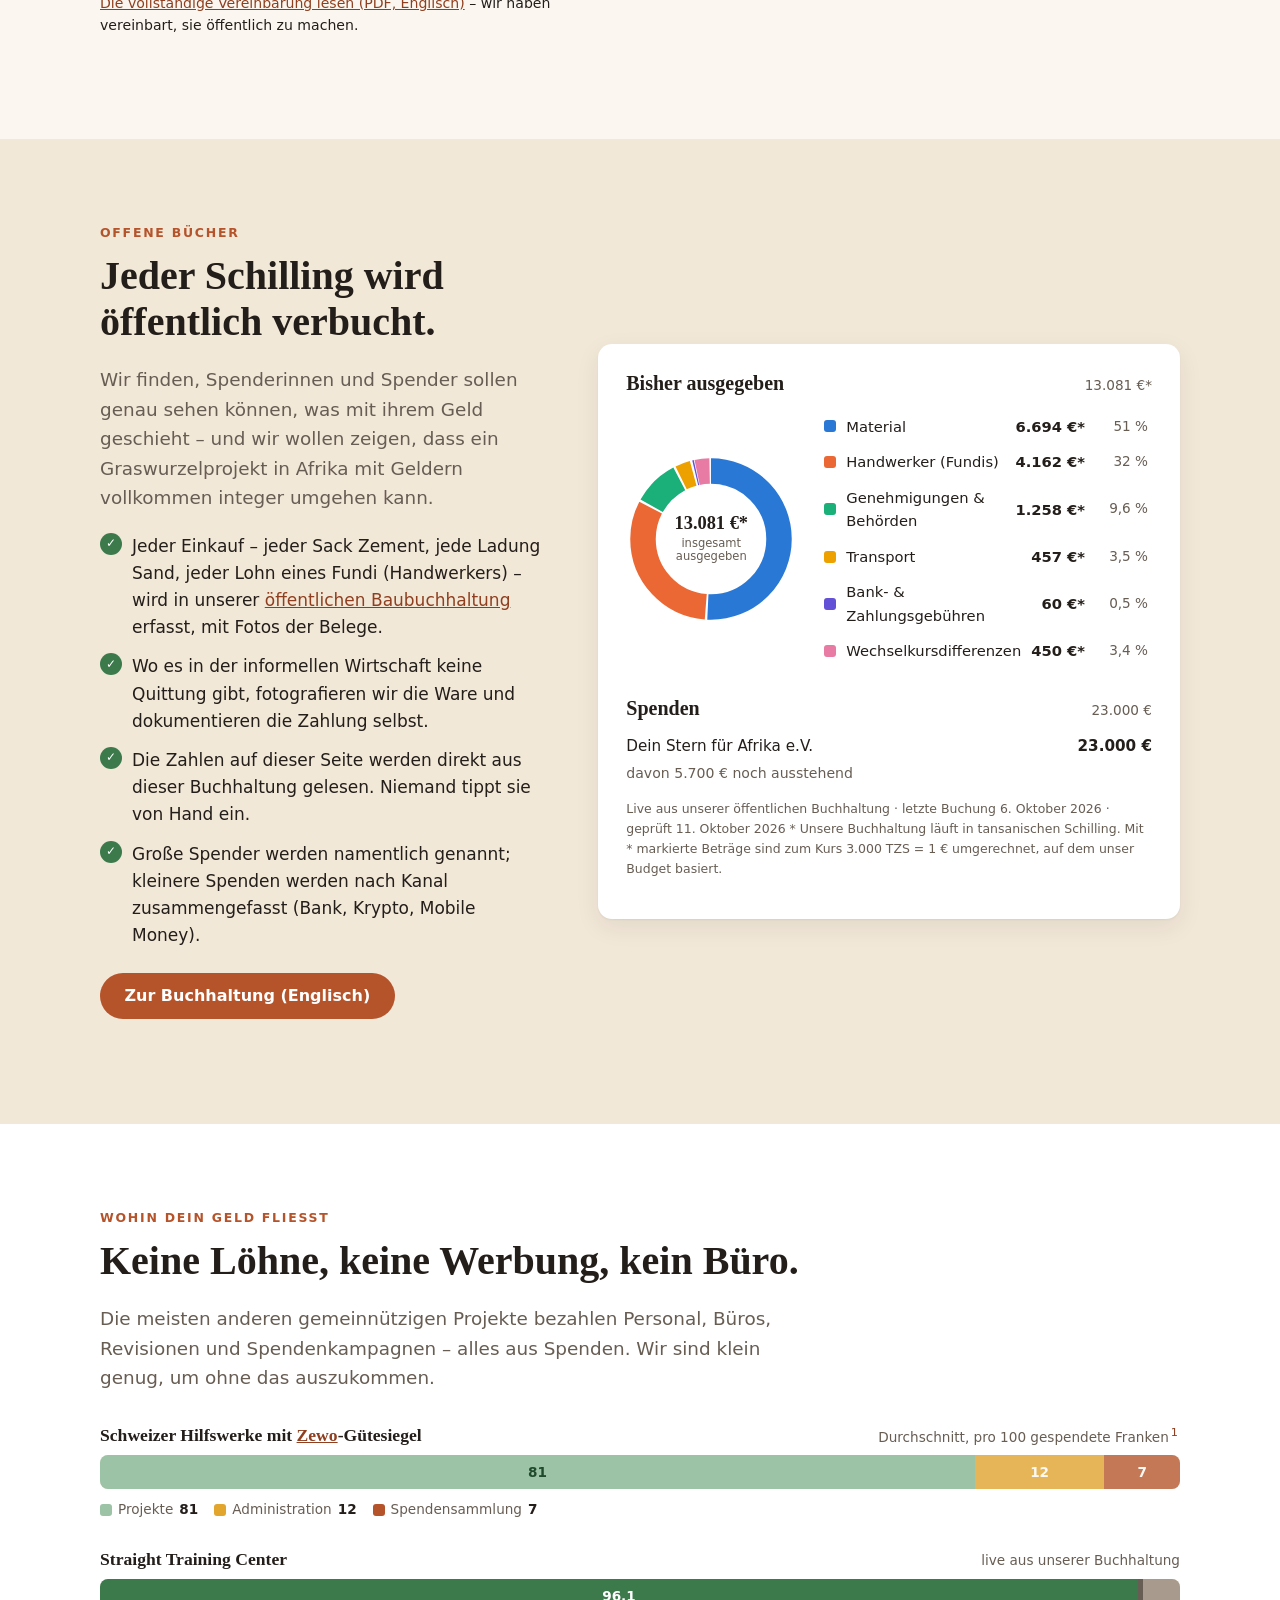
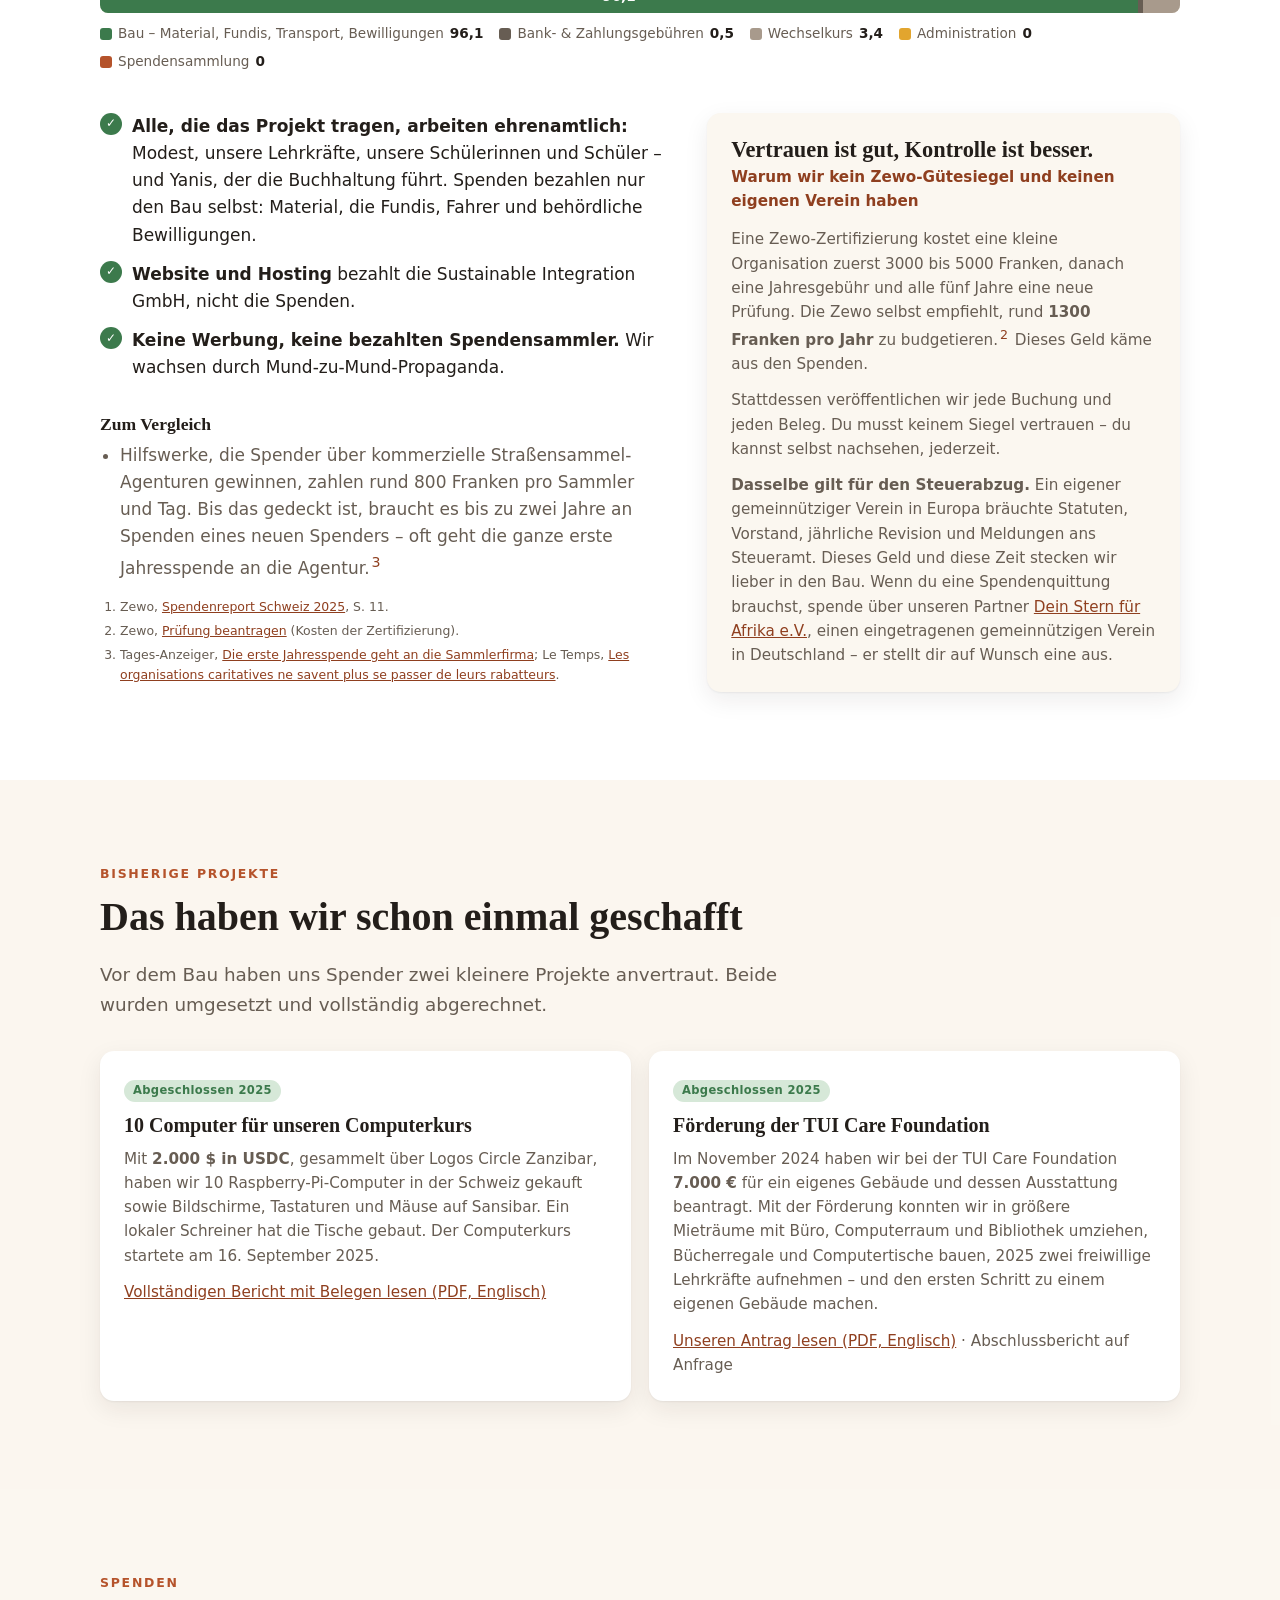
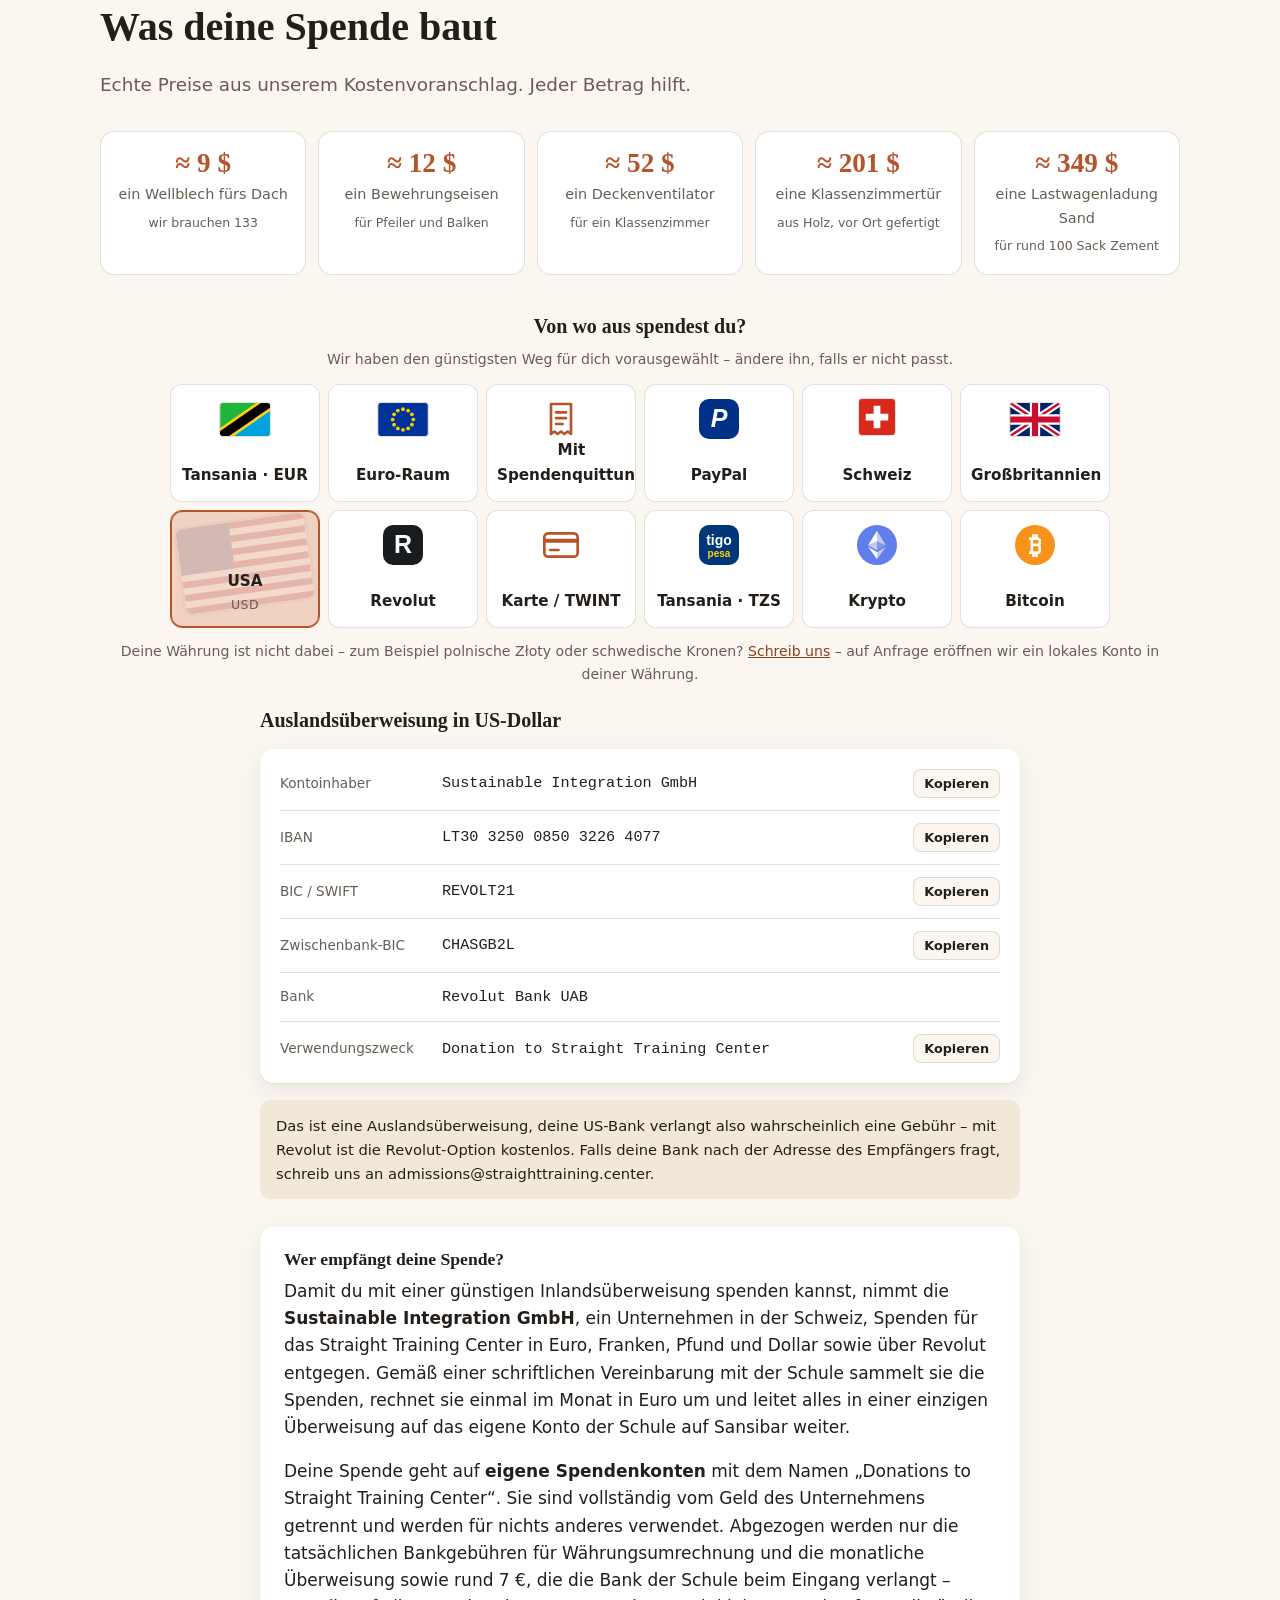
==== commit b2cbf9f3: "Add Card / TWINT donation option via the Infomaniak shop Four buttons (Card, TWINT, Apple Pay, Googl" ====
--- a/de/index.html
+++ b/de/index.html
@@ -19,7 +19,7 @@
   <link rel="alternate" hreflang="de" href="https://donate.straighttraining.center/de/">
   <link rel="alternate" hreflang="x-default" href="https://donate.straighttraining.center/">
   <link rel="icon" href="../assets/img/logos/stc.jpg">
-  <link rel="stylesheet" href="../assets/css/style.css?v=20261019e">
+  <link rel="stylesheet" href="../assets/css/style.css?v=20261021d">
 </head>
 <body>
 
@@ -382,7 +382,7 @@
       <div class="compare-row">
         <h3>Straight Training Center <span>live aus unserer Buchhaltung</span></h3>
         <div class="stack"><i class="seg-project" data-share="build" style="width:99.6%">99,6</i><i class="seg-fees" data-share="fees" style="width:.4%"></i><i class="seg-fx" data-share="fx" style="width:0"></i></div>
-        <ul class="legend"><li><span class="swatch seg-project"></span>Bau – Material, Fundis, Transport, Bewilligungen <b data-share-label="build">99,6</b></li><li><span class="swatch seg-fees"></span>Bankgebühren <b data-share-label="fees">0,4</b></li><li data-share-item="fx" hidden><span class="swatch seg-fx"></span>Wechselkurs <b data-share-label="fx">0</b></li><li><span class="swatch seg-admin"></span>Administration <b>0</b></li><li><span class="swatch seg-fund"></span>Spendensammlung <b>0</b></li></ul>
+        <ul class="legend"><li><span class="swatch seg-project"></span>Bau – Material, Fundis, Transport, Bewilligungen <b data-share-label="build">99,6</b></li><li><span class="swatch seg-fees"></span>Bank- &amp; Zahlungsgebühren <b data-share-label="fees">0,4</b></li><li data-share-item="fx" hidden><span class="swatch seg-fx"></span>Wechselkurs <b data-share-label="fx">0</b></li><li><span class="swatch seg-admin"></span>Administration <b>0</b></li><li><span class="swatch seg-fund"></span>Spendensammlung <b>0</b></li></ul>
       </div>
     </div>
     <div class="overhead-grid">
@@ -461,7 +461,7 @@
     <div class="partner-note" data-partner-note hidden>
       <h3>Wer empfängt deine Spende?</h3>
       <p>Damit du mit einer günstigen Inlandsüberweisung spenden kannst, nimmt die <strong>Sustainable Integration GmbH</strong>, ein Unternehmen in der Schweiz, Spenden für das Straight Training Center in Euro, Franken, Pfund und Dollar sowie über Revolut entgegen. Gemäß einer schriftlichen Vereinbarung mit der Schule sammelt sie die Spenden, rechnet sie einmal im Monat in Euro um und leitet alles in einer einzigen Überweisung auf das eigene Konto der Schule auf Sansibar weiter.</p>
-      <p>Deine Spende geht auf <strong>eigene Spendenkonten</strong> mit dem Namen „Donations to Straight Training Center“. Sie sind vollständig vom Geld des Unternehmens getrennt und werden für nichts anderes verwendet. Abgezogen werden nur die tatsächlichen Bankgebühren für Währungsumrechnung und die monatliche Überweisung sowie rund 7 €, die die Bank der Schule beim Eingang verlangt – verteilt auf alle Spenden des Monats, sodass auch kleine Spenden fast vollständig ankommen. Jede Spende, jede Gebühr und jede monatliche Überweisung wird in unserer <a href="#transparency">öffentlichen Buchhaltung</a> verbucht.</p>
+      <p>Deine Spende geht auf <strong>eigene Spendenkonten</strong> mit dem Namen „Donations to Straight Training Center“. Sie sind vollständig vom Geld des Unternehmens getrennt und werden für nichts anderes verwendet. Abgezogen werden nur die tatsächlichen Bankgebühren für Währungsumrechnung und die monatliche Überweisung sowie rund 7 €, die die Bank der Schule beim Eingang verlangt – verteilt auf alle Spenden des Monats, sodass auch kleine Spenden fast vollständig ankommen. (Bei Spenden per Karte und TWINT kommen weitere Zahlungsgebühren dazu – siehe die Option „Karte / TWINT“ oben.) Jede Spende, jede Gebühr und jede monatliche Überweisung wird in unserer <a href="#transparency">öffentlichen Buchhaltung</a> verbucht.</p>
       <p class="small muted">Bitte verwende genau den oben angegebenen Verwendungszweck – meist <strong>„Donation to Straight Training Center“</strong> –, damit klar ist, dass das Geld an die Schule weitergeleitet wird. Da die Sustainable Integration GmbH ein Unternehmen und keine gemeinnützige Organisation ist, sind Spenden über sie steuerlich nicht absetzbar.</p>
     </div>
 
@@ -544,8 +544,8 @@
     <details><summary>Wem gehört das Gebäude?</summary><div>Grundstück und Gebäude gehören dem Straight Training Center. In unserer Vereinbarung mit Dein Stern für Afrika haben wir uns verpflichtet, es mindestens zehn Jahre lang für Bildung zu nutzen.</div></details>
     <details><summary>Was passiert, wenn mehr Geld zusammenkommt als nötig?</summary><div>Das Geld fließt der Reihe nach in die nächste Phase. Ist das Gebäude fertig, gehen weitere Mittel in den Schulbetrieb – Miete gehört dann nicht mehr dazu.</div></details>
     <details><summary>Was, wenn der Bau teurer wird als geplant?</summary><div>Materialpreise auf Sansibar schwanken mit den Treibstoffpreisen, deshalb haben wir 20 % Puffer eingeplant. Das Fundament hat trotzdem mehr gekostet als geplant. Wenn sich die Kosten ändern, passen wir das Ziel auf dieser Seite an – und der Grund ist in der Buchhaltung nachvollziehbar.</div></details>
-    <details><summary>Bekomme ich eine Spendenquittung für die Steuer?</summary><div>Ja – wenn du über unseren Partner Dein Stern für Afrika e.V. spendest (Überweisung oder PayPal, siehe „Mit Spendenquittung“ im Spendenbereich). Der Verein ist in Deutschland als gemeinnützig eingetragen und stellt auf Wunsch eine Zuwendungsbestätigung aus. Spenden direkt an die Schule oder über die Sustainable Integration GmbH sind ohne Quittung. <a href="#overhead">Warum das so ist</a>.</div></details>
-    <details><summary>Wie viel meiner Spende geht für Verwaltung drauf?</summary><div>Nichts geht in Löhne, Verwaltung oder Werbung: Alle, die das Projekt tragen, arbeiten ehrenamtlich, und die Website bezahlt die Sustainable Integration GmbH. Abgezogen werden nur Bankgebühren – bisher <span data-share-label="fees">0,4</span> % aller Ausgaben. <a href="#overhead">Zum Vergleich</a>.</div></details>
+    <details><summary>Bekomme ich eine Spendenquittung für die Steuer?</summary><div>Ja – wenn du über unseren Partner Dein Stern für Afrika e.V. spendest (Überweisung oder PayPal, siehe „Mit Spendenquittung“ im Spendenbereich). Der Verein ist in Deutschland als gemeinnützig eingetragen und stellt auf Wunsch eine Zuwendungsbestätigung aus. Spenden direkt an die Schule oder über die Sustainable Integration GmbH – auch per Karte und TWINT – sind ohne Quittung. <a href="#overhead">Warum das so ist</a>.</div></details>
+    <details><summary>Wie viel meiner Spende geht für Verwaltung drauf?</summary><div>Nichts geht in Löhne, Verwaltung oder Werbung: Alle, die das Projekt tragen, arbeiten ehrenamtlich, und die Website bezahlt die Sustainable Integration GmbH. Abgezogen werden nur Bank- und Zahlungsgebühren – bisher <span data-share-label="fees">0,4</span> % aller Ausgaben. Bei Karte und TWINT ist es mehr: etwa 2,5 % + 0,89 pro Spende (<a href="#donate">Details</a>). <a href="#overhead">Zum Vergleich</a>.</div></details>
     <details><summary>Kann ich anonym spenden?</summary><div>Ja. Ohne Namen im Verwendungszweck wird deine Spende anonym unter ihrem Kanal verbucht (Bank, Krypto, Mobile Money). Wir nennen nur Spender, die genannt werden möchten.</div></details>
     <details><summary>Kann ich die Schule besuchen oder als Volunteer mithelfen?</summary><div>Ja! Besuch ist herzlich willkommen – bitte melde dich vorher bei Modest. Sobald die Räume für Volunteers gebaut sind, können Volunteers an der Schule wohnen.</div></details>
     <details><summary>Kann ich statt Geld auch Sachspenden geben?</summary><div>Bitte melde dich vorher bei uns, damit wir dir sagen können, was am meisten gebraucht wird und wie es nach Sansibar kommt.</div></details>
@@ -577,8 +577,8 @@
   </div>
 </footer>
 
-<script src="../assets/js/main.js?v=20261019e" defer></script>
-<script src="../assets/js/donate.js?v=20261019e" defer></script>
-<script src="../assets/js/model.js?v=20261019e" defer></script>
+<script src="../assets/js/main.js?v=20261021d" defer></script>
+<script src="../assets/js/donate.js?v=20261021d" defer></script>
+<script src="../assets/js/model.js?v=20261021d" defer></script>
 </body>
 </html>
--- a/assets/css/style.css
+++ b/assets/css/style.css
@@ -730,3 +730,19 @@
 .videos video.film { aspect-ratio: 16 / 9; object-fit: contain; max-width: none; }
 .videos .doc .muted { font-size: .95rem; }
 @media (max-width: 760px) { .videos { grid-template-columns: 1fr; } .videos video.film { max-width: none; margin: 0; } }
+
+/* Card / TWINT option: link out to the Infomaniak shop, fee table */
+.cta-box { background: var(--white); border-radius: var(--radius); box-shadow: var(--shadow); padding: 22px 24px; border-left: 4px solid var(--brick); }
+.cta-box p { margin: 0 0 14px; }
+.cta-box p:last-child { margin: 14px 0 0; }
+.pay-buttons { display: grid; grid-template-columns: repeat(4, 1fr); gap: 10px; }
+.pay-btn { display: flex; align-items: center; justify-content: center; gap: 8px; padding: 12px 10px; }
+.pay-btn .r-icon { width: 26px; height: 26px; flex: none; }
+.pay-btn i { font-style: normal; opacity: .75; }
+@media (max-width: 560px) { .pay-buttons { grid-template-columns: repeat(2, 1fr); } }
+.region-panel h4 { margin: 24px 0 8px; font-size: 1.02rem; }
+.fee-table { width: 100%; max-width: 520px; border-collapse: collapse; background: var(--white); border-radius: 10px; overflow: hidden; box-shadow: var(--shadow); margin: 12px 0 8px; font-size: .94rem; }
+.fee-table th, .fee-table td { padding: 9px 14px; text-align: right; border-bottom: 1px solid var(--line); }
+.fee-table th:first-child, .fee-table td:first-child { text-align: left; }
+.fee-table th { font-size: .8rem; color: var(--muted); font-weight: 600; background: var(--paper); }
+.fee-table tr:last-child td { border-bottom: 0; }
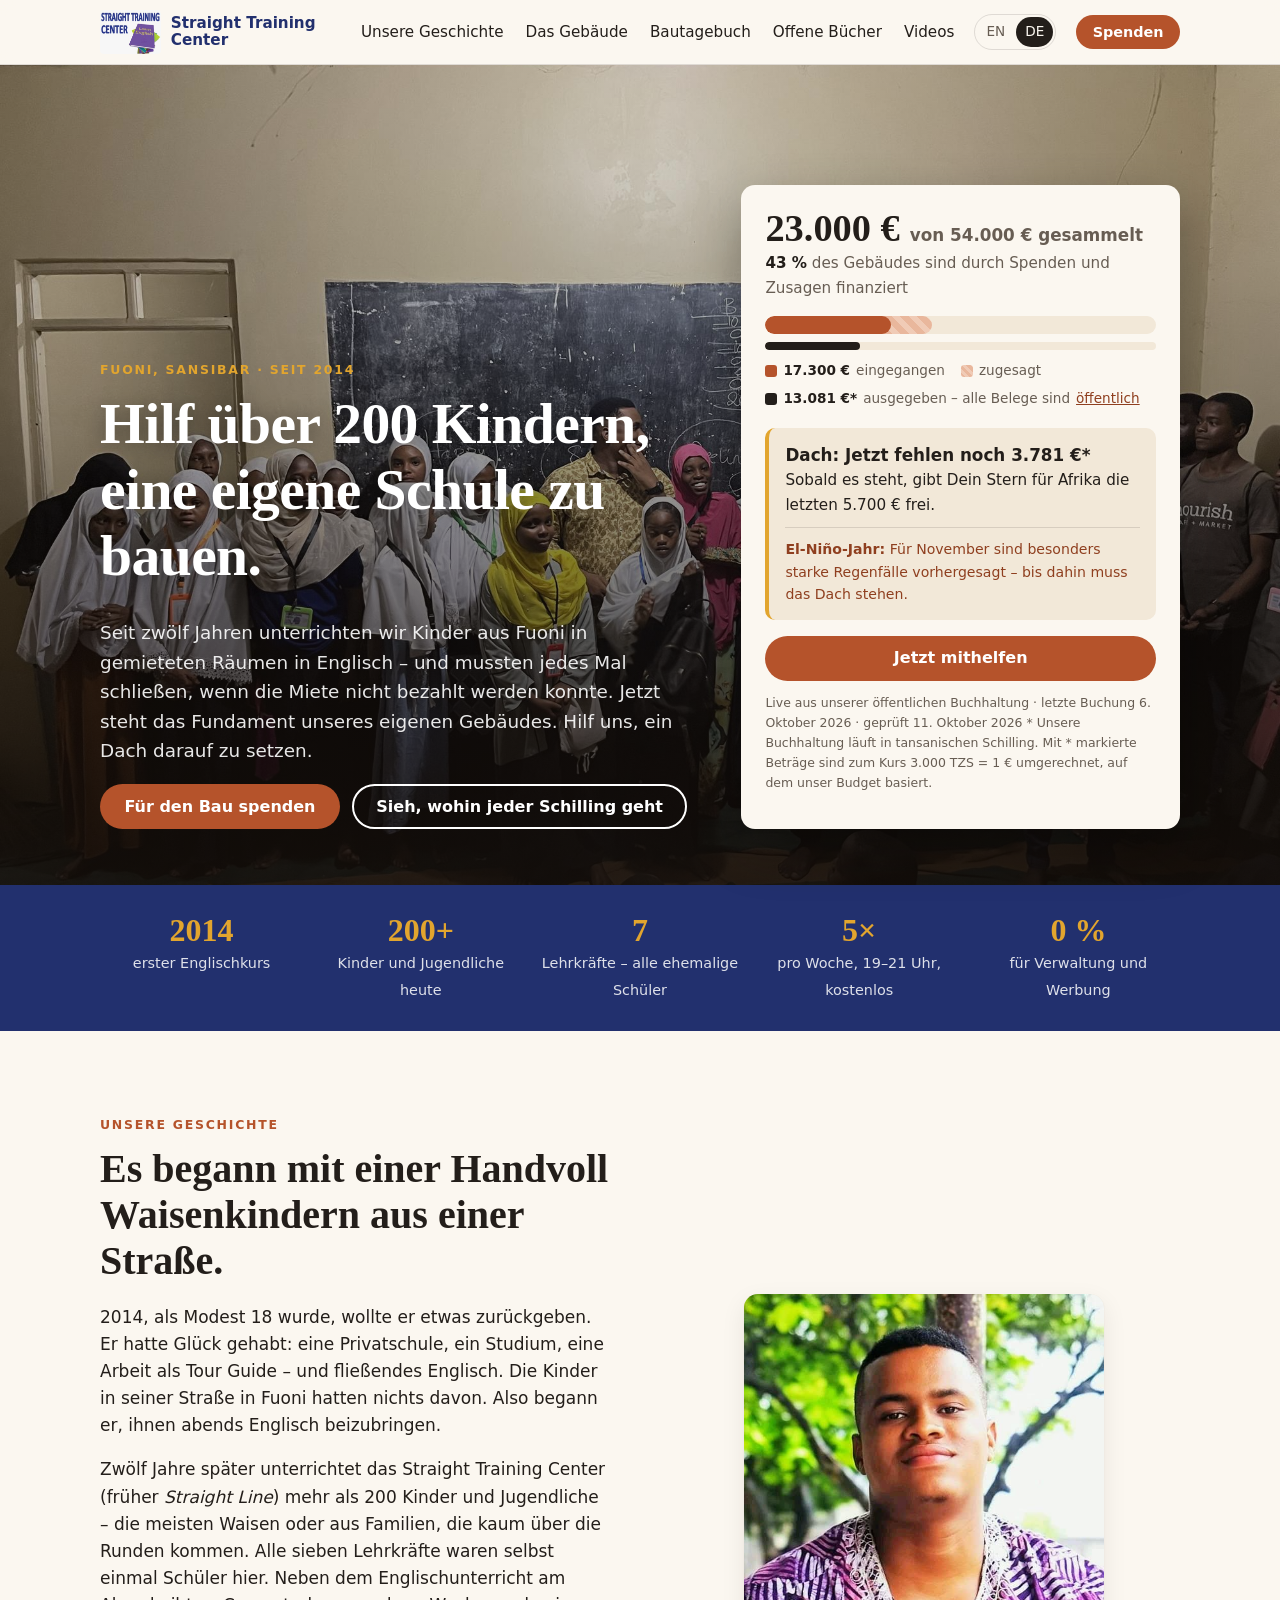
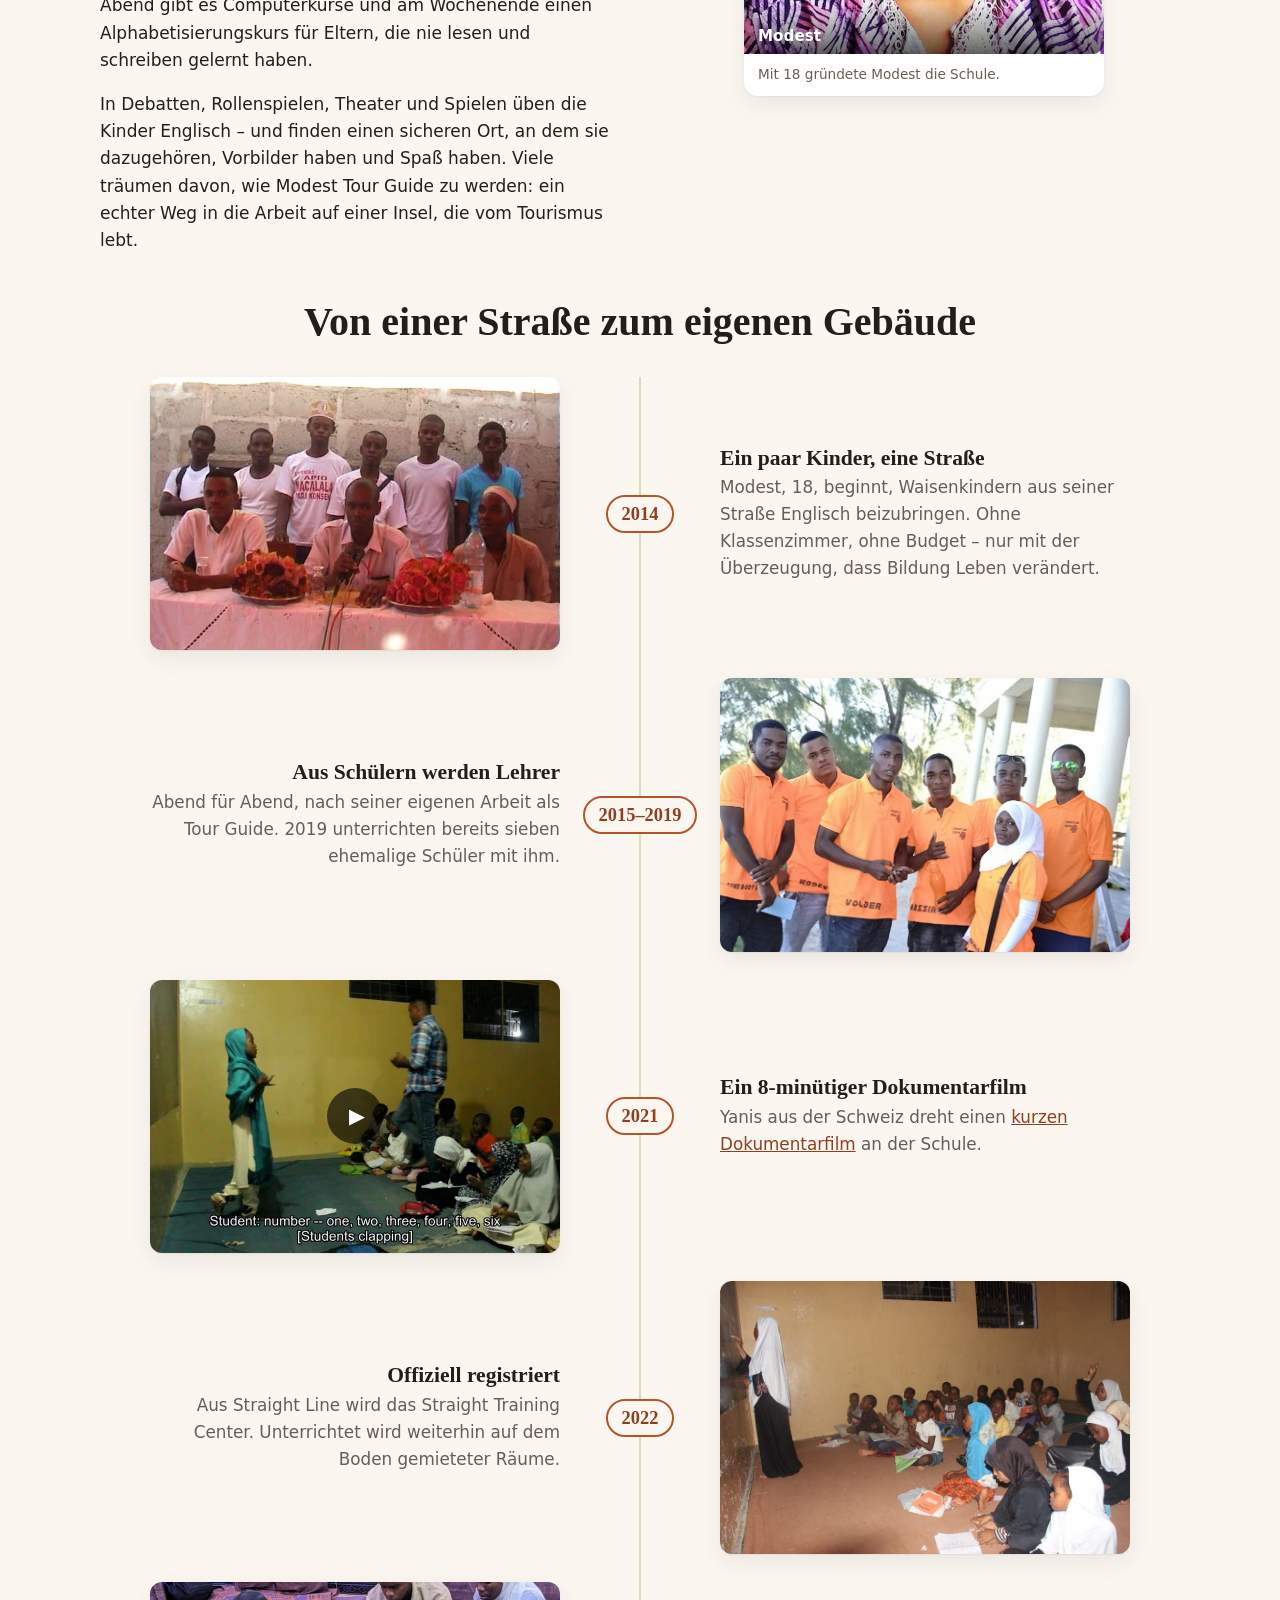
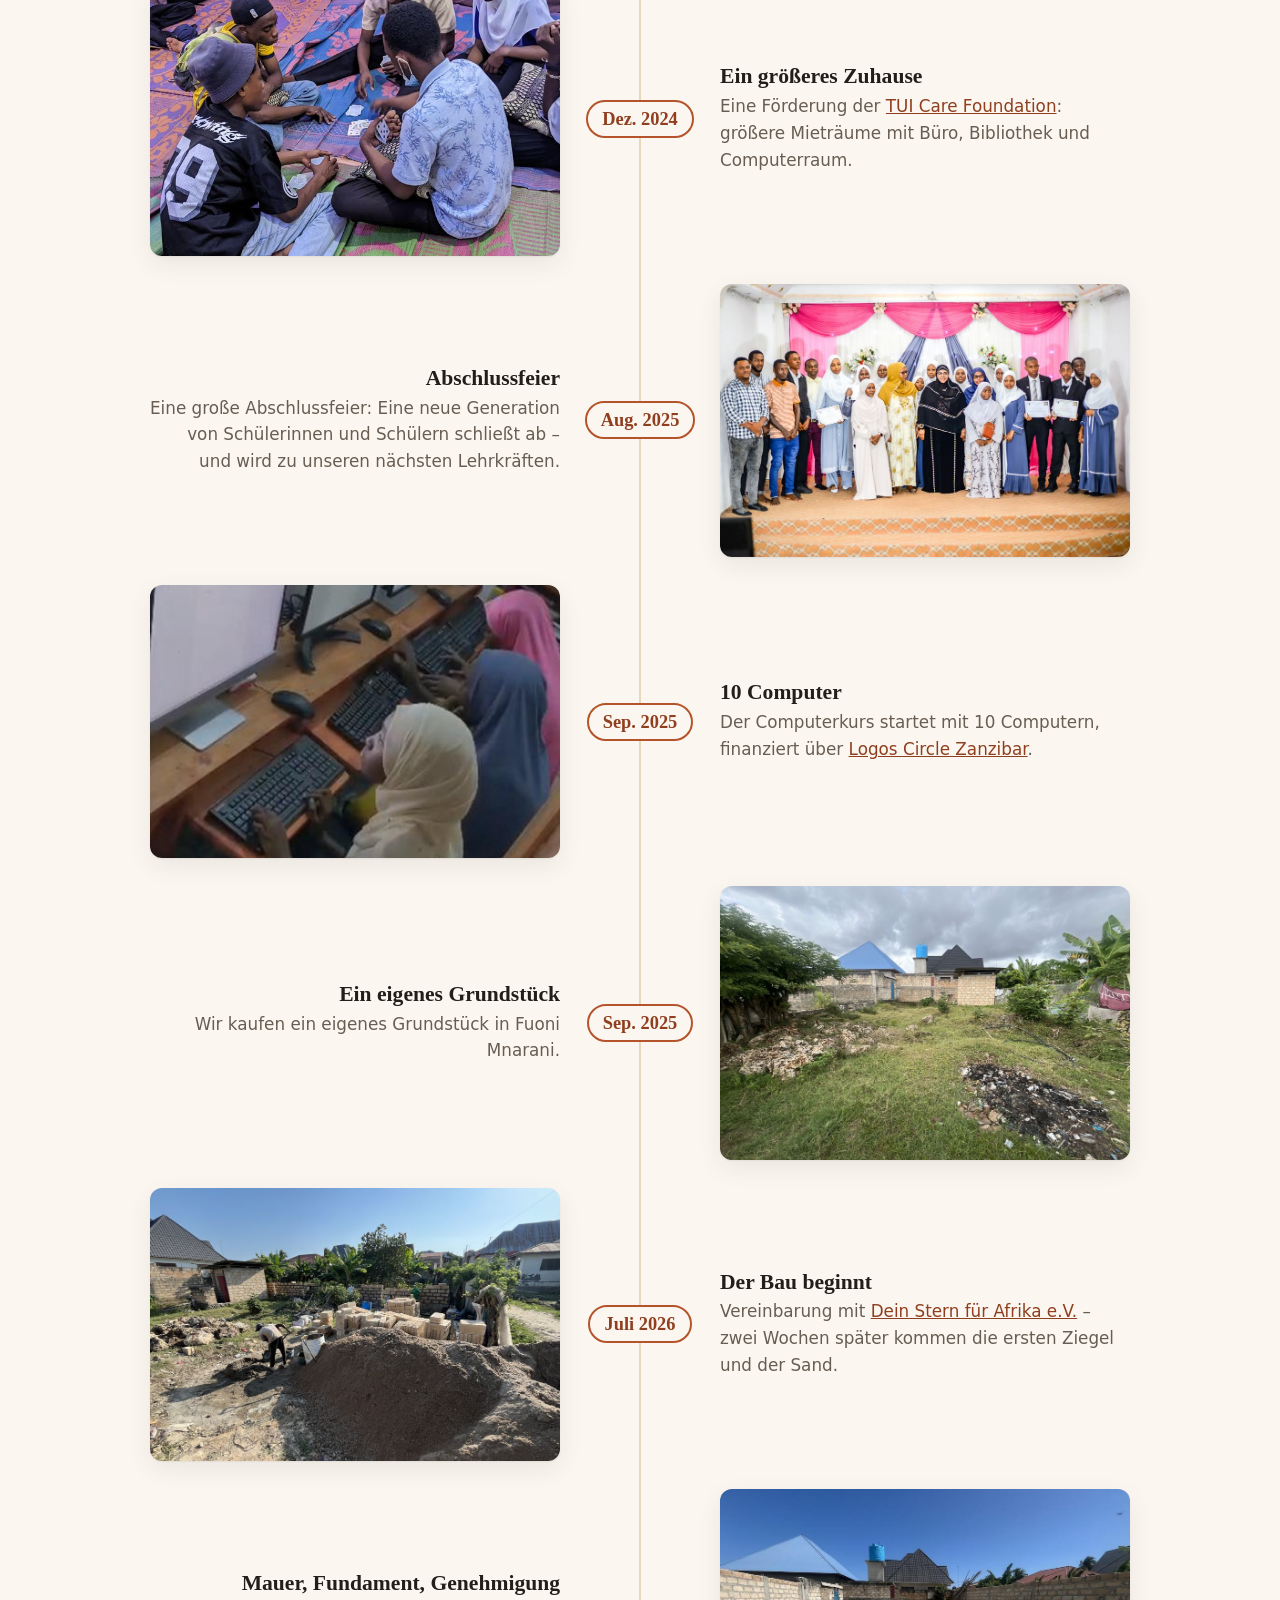
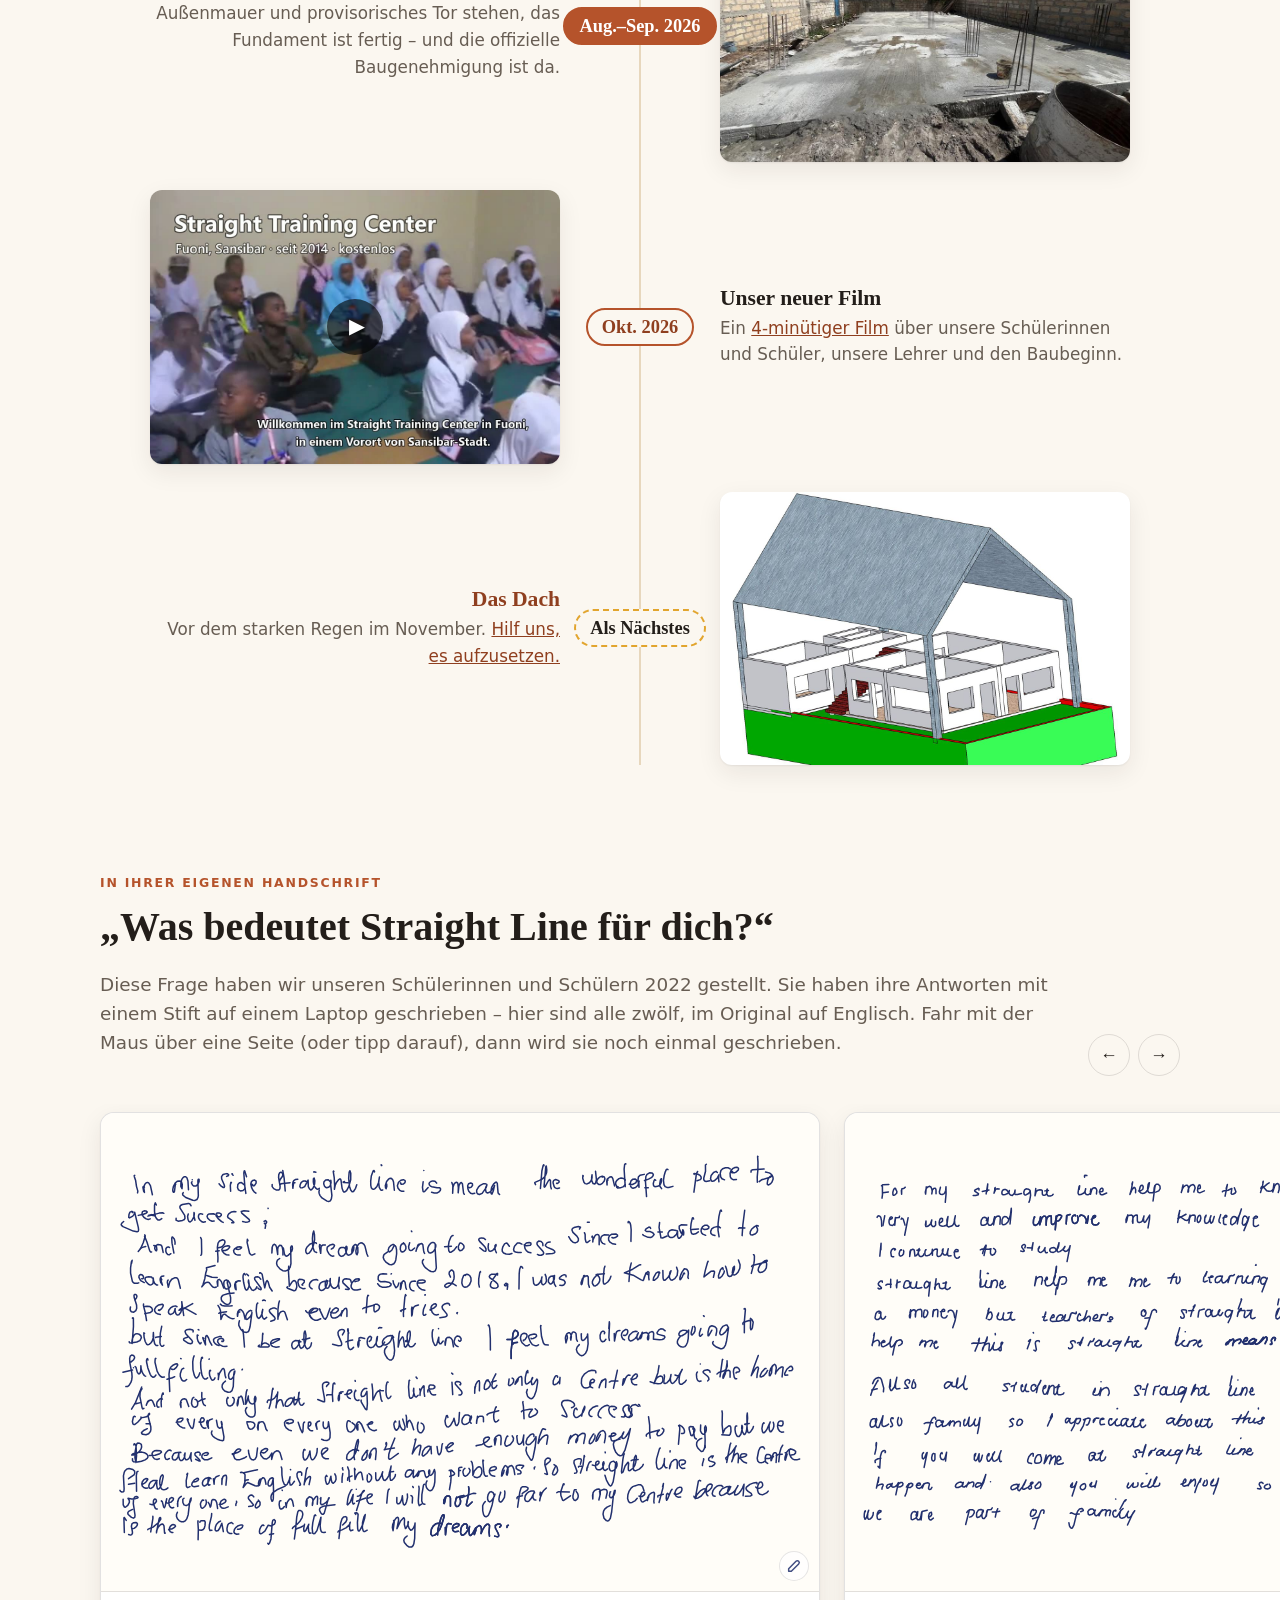
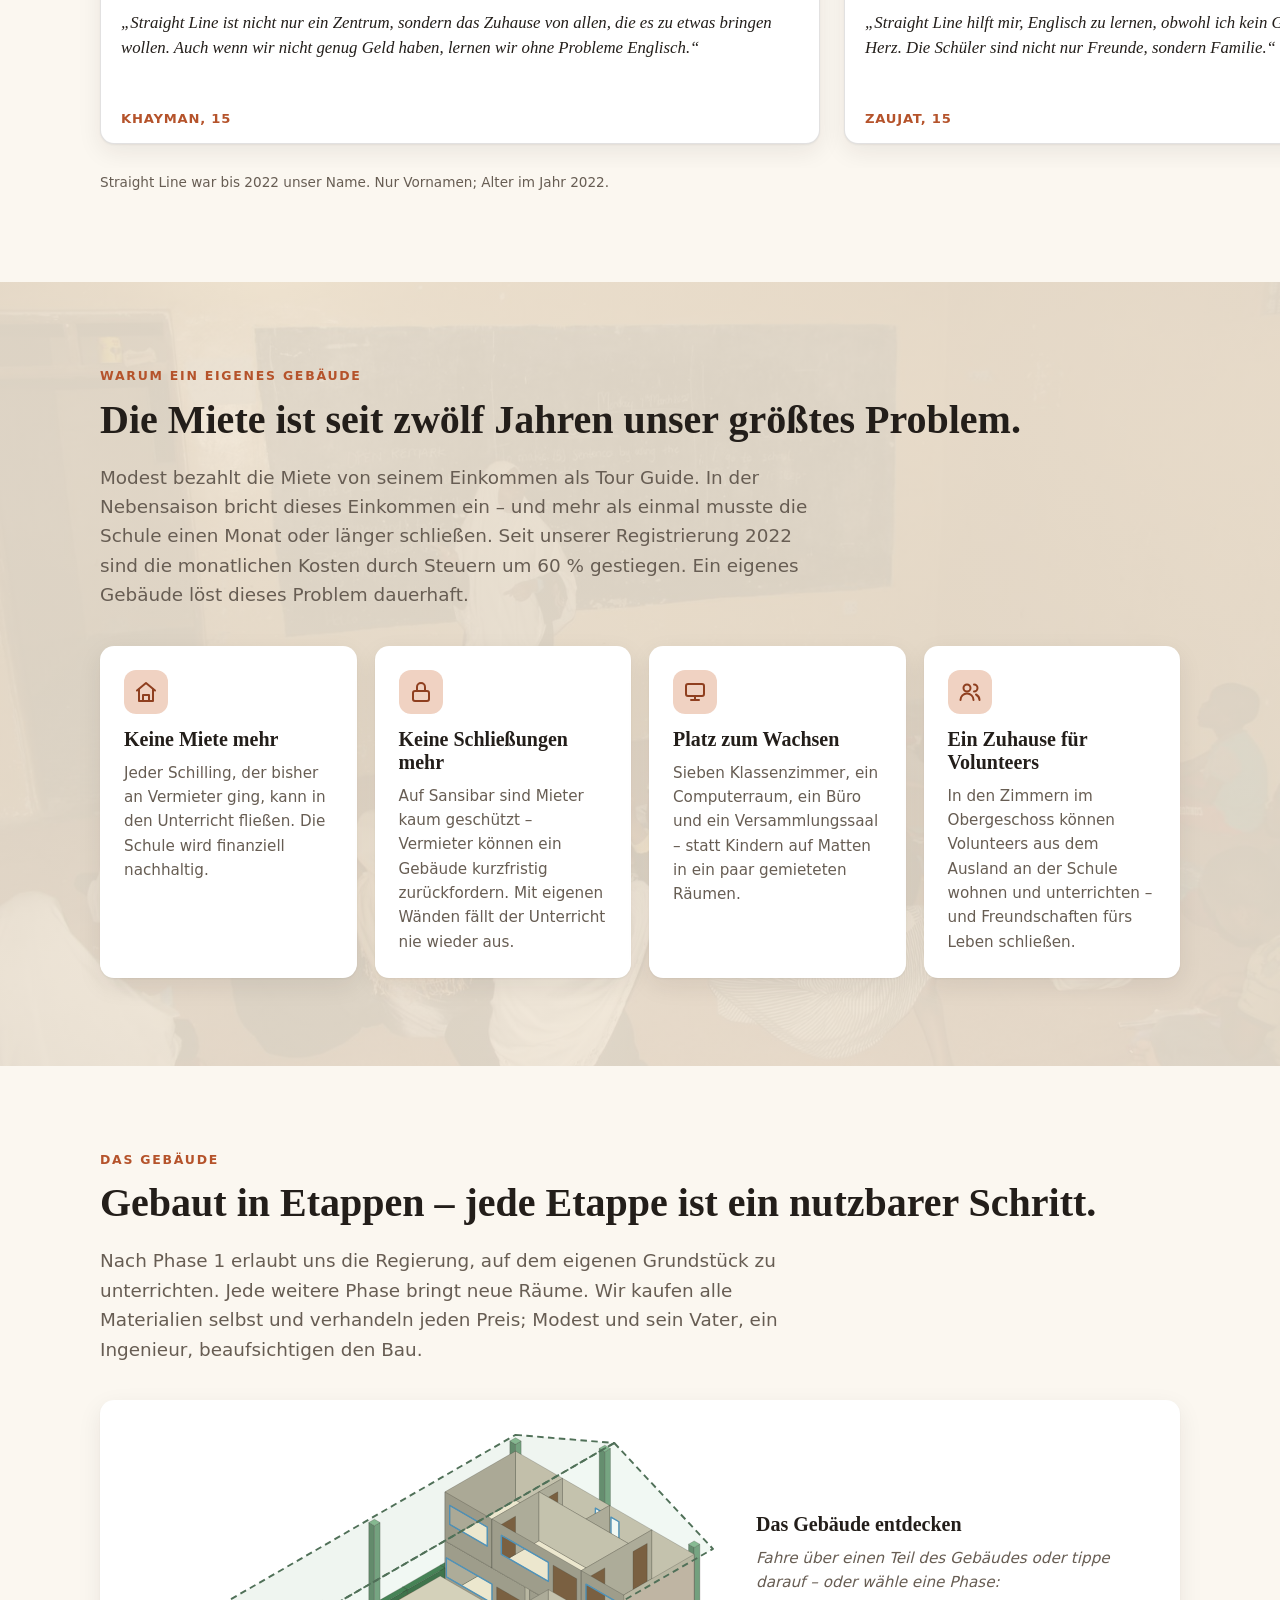
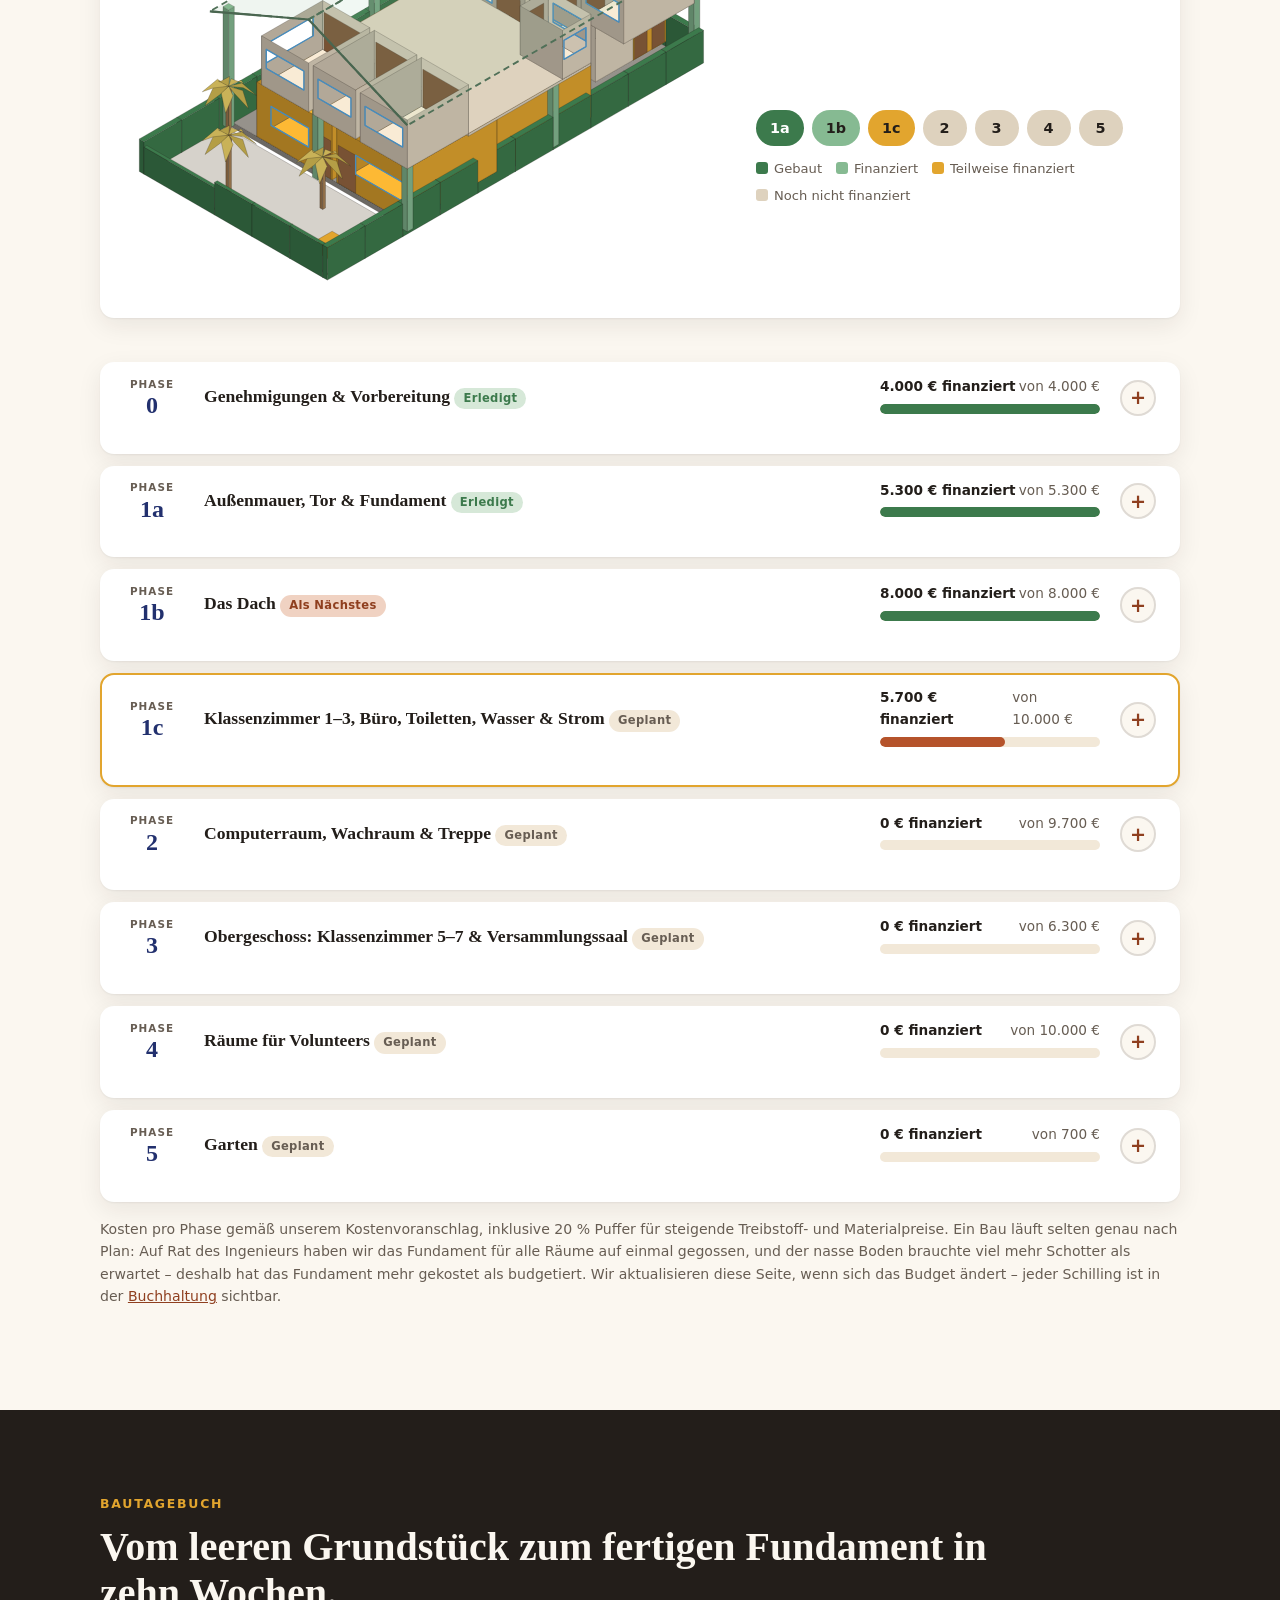
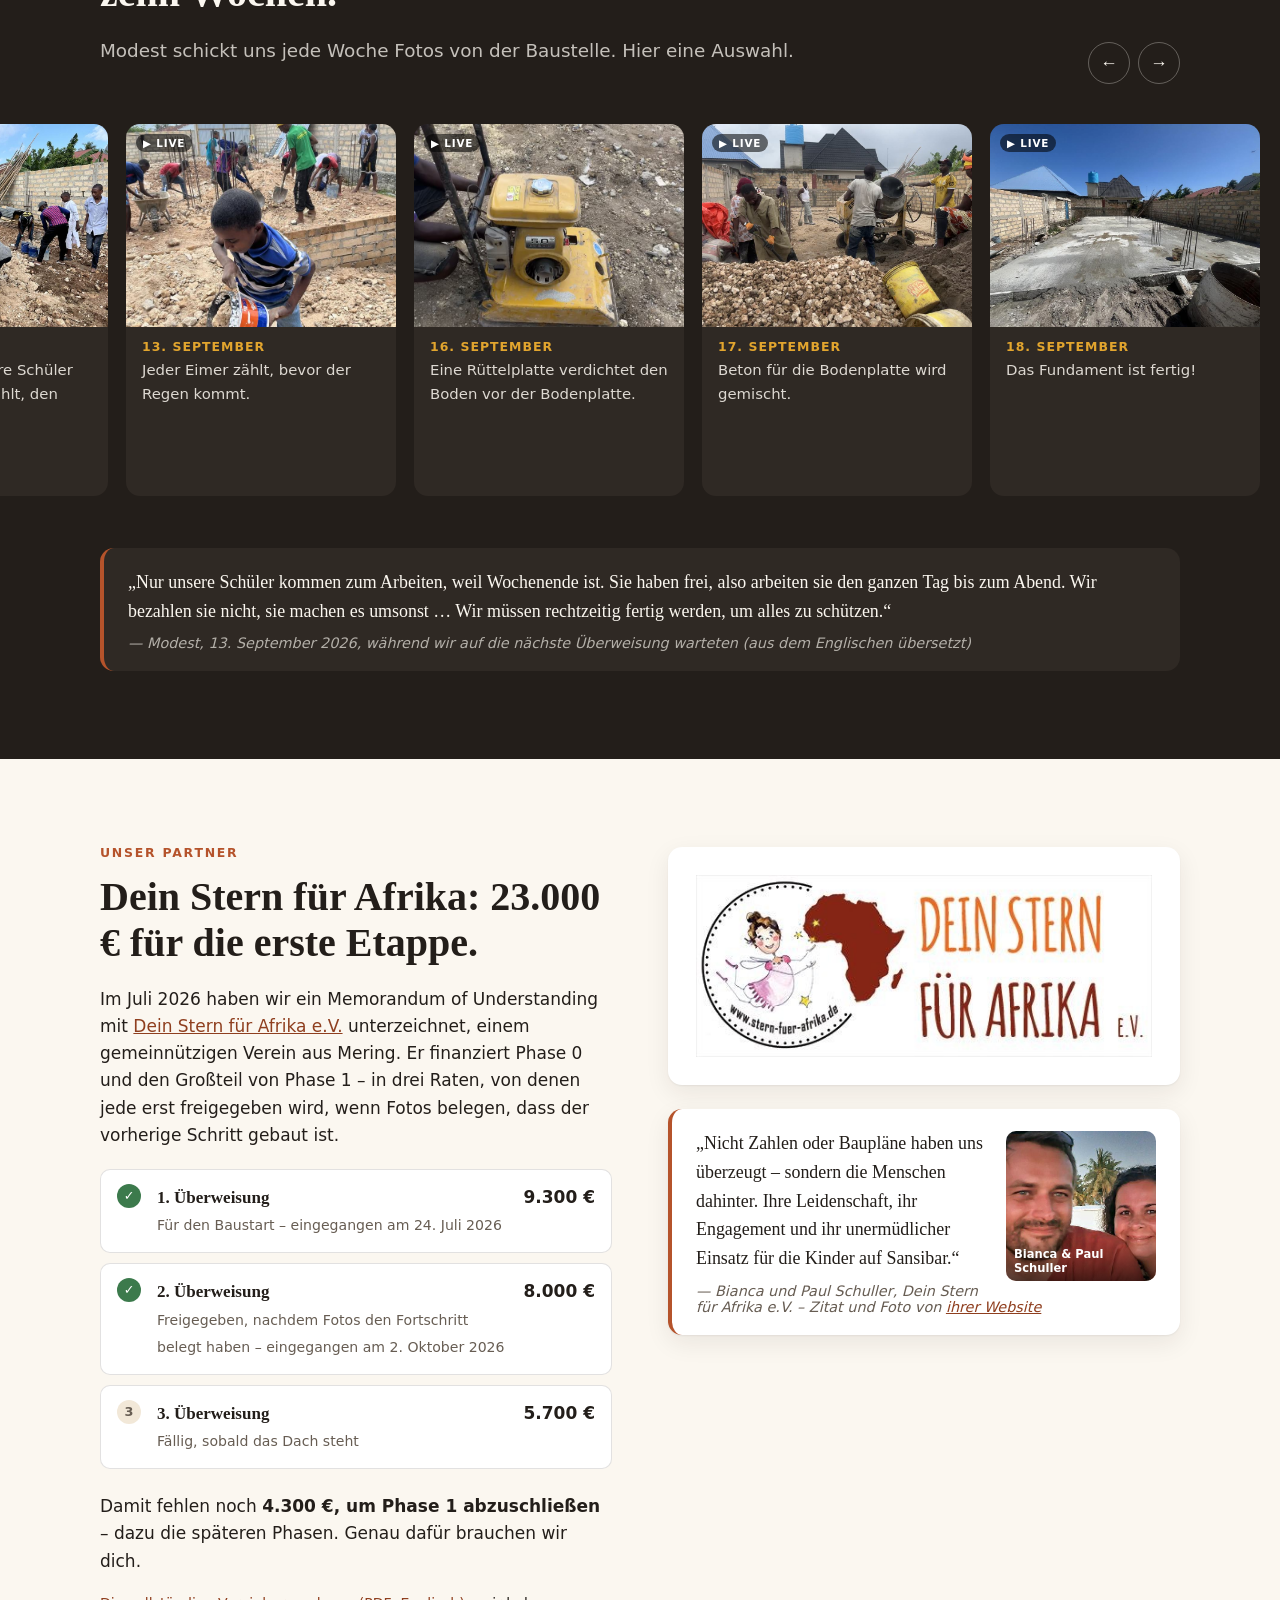
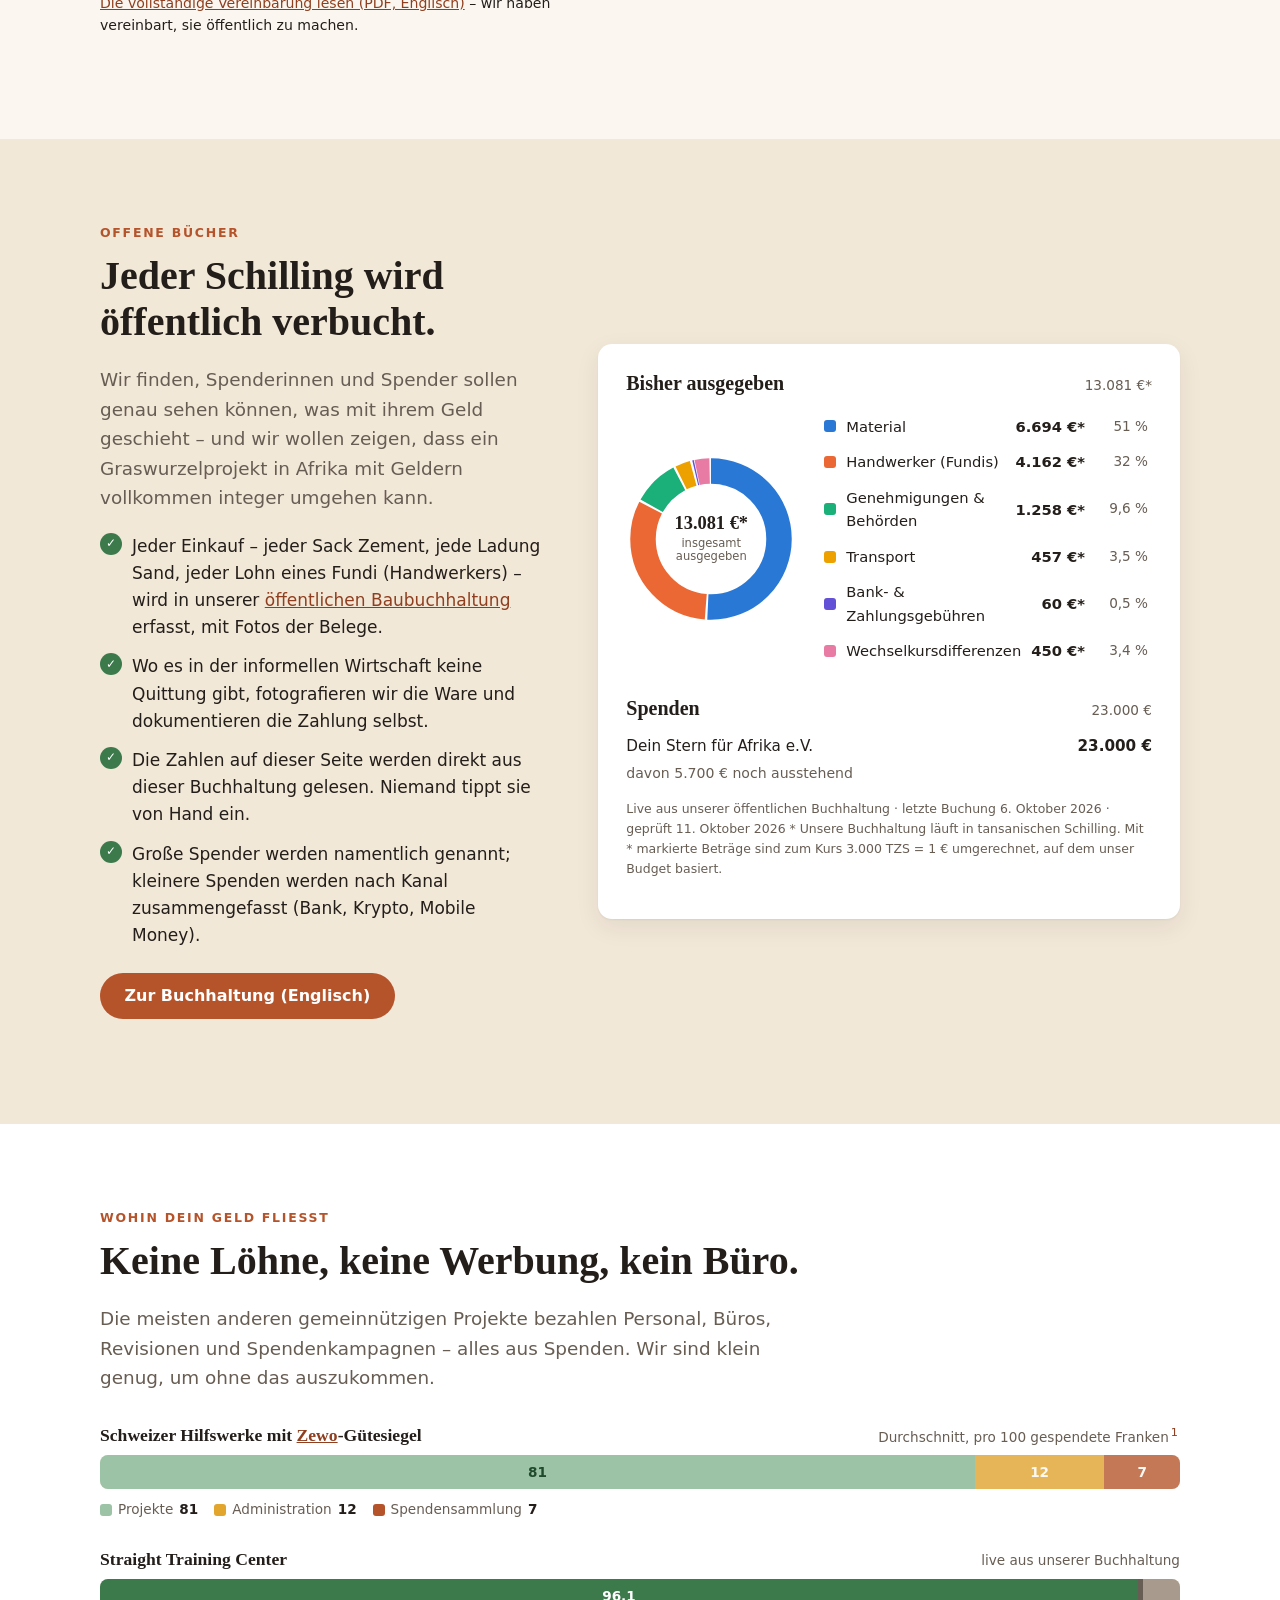
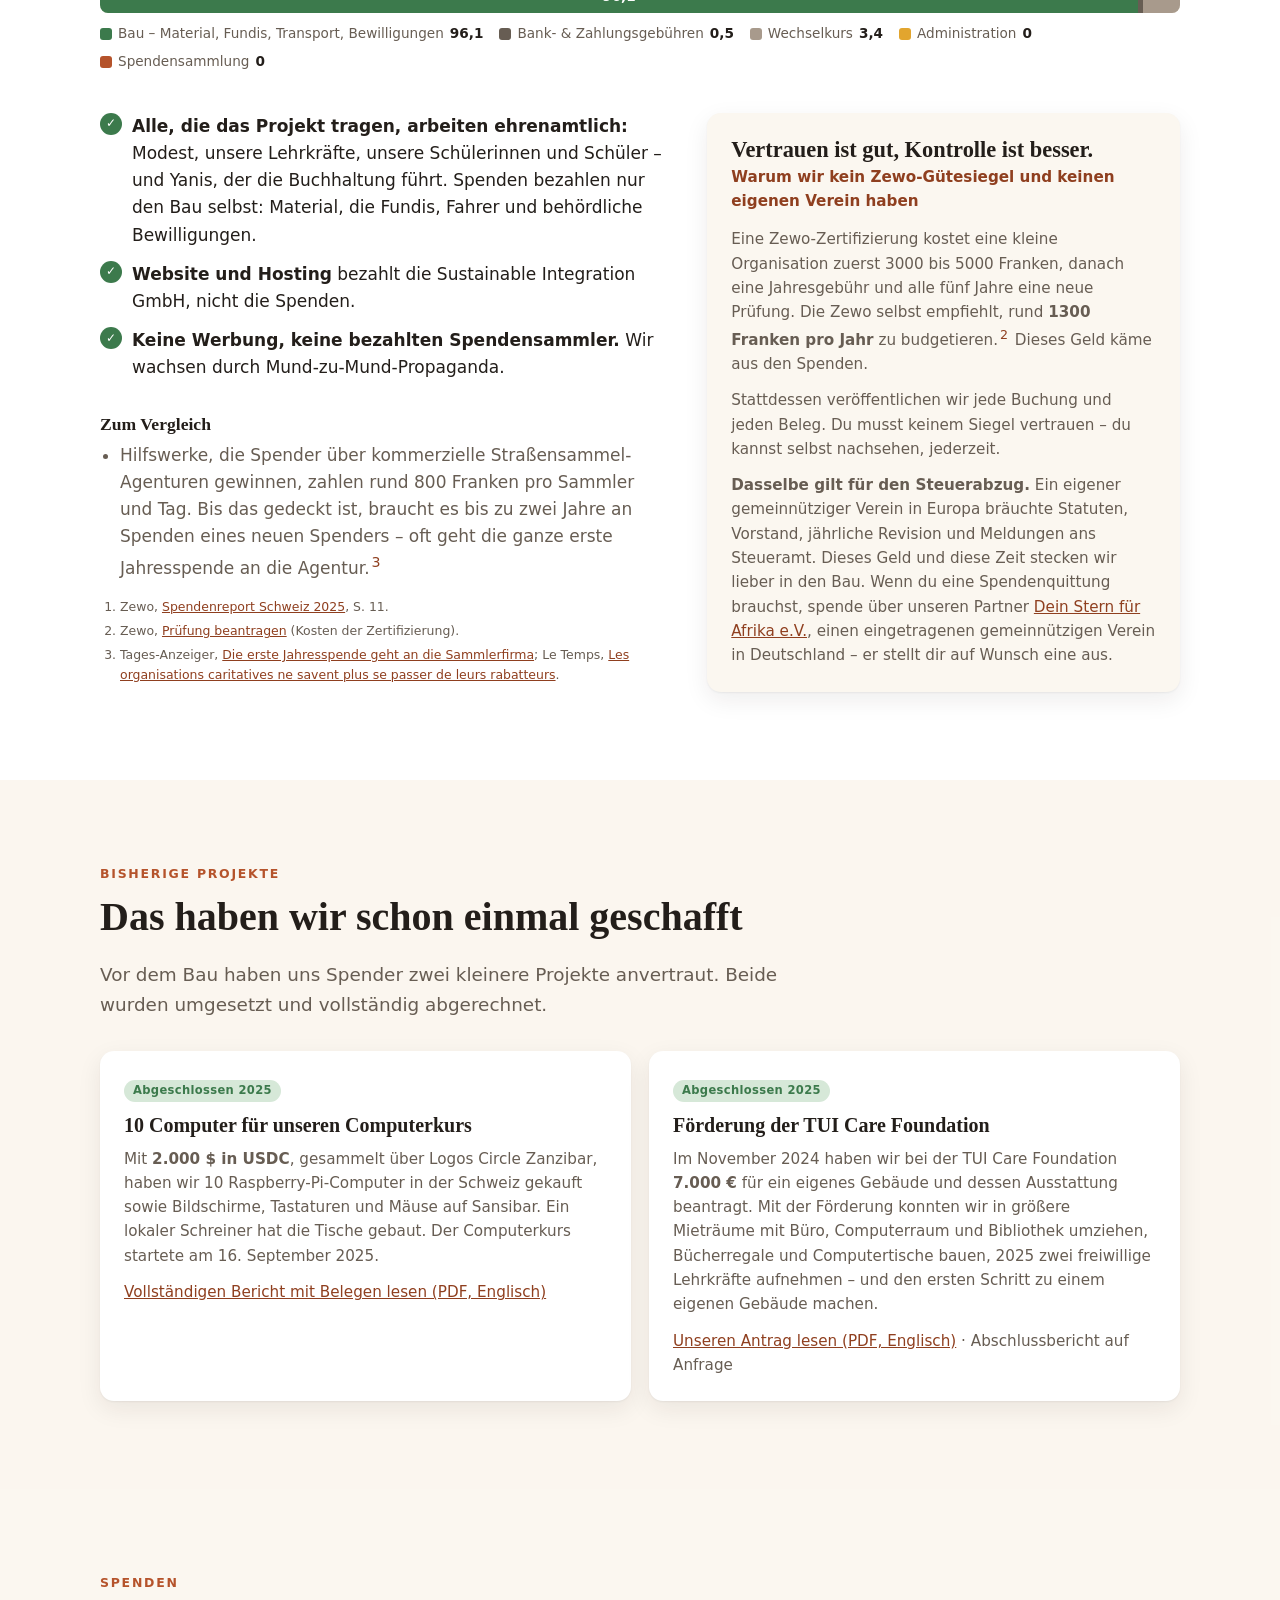
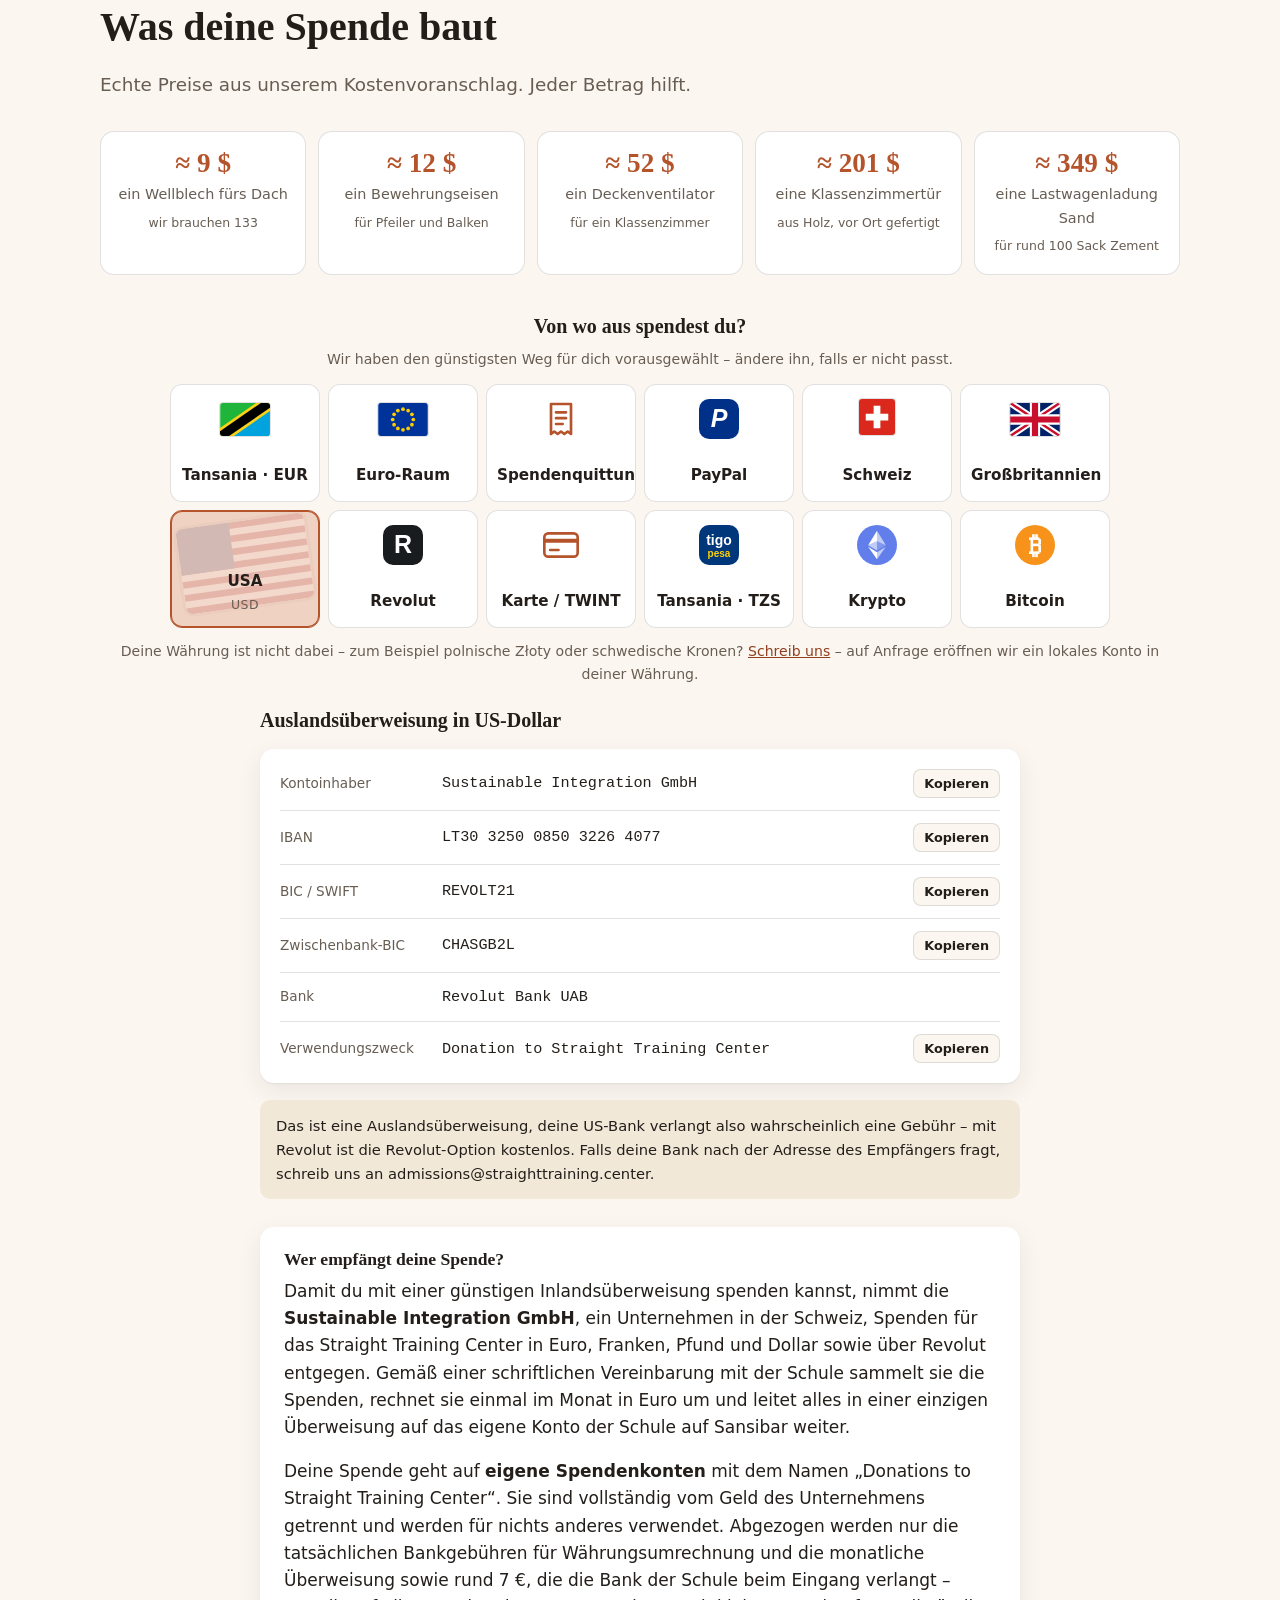
==== commit 098bb9a5: "Keep donation tile labels on one line; rename receipt tile to "Donation receipt" / "Spendenquittung"" ====
--- a/de/index.html
+++ b/de/index.html
@@ -19,7 +19,7 @@
   <link rel="alternate" hreflang="de" href="https://donate.straighttraining.center/de/">
   <link rel="alternate" hreflang="x-default" href="https://donate.straighttraining.center/">
   <link rel="icon" href="../assets/img/logos/stc.jpg">
-  <link rel="stylesheet" href="../assets/css/style.css?v=20261021d">
+  <link rel="stylesheet" href="../assets/css/style.css?v=20261021e">
 </head>
 <body>
 
@@ -544,7 +544,7 @@
     <details><summary>Wem gehört das Gebäude?</summary><div>Grundstück und Gebäude gehören dem Straight Training Center. In unserer Vereinbarung mit Dein Stern für Afrika haben wir uns verpflichtet, es mindestens zehn Jahre lang für Bildung zu nutzen.</div></details>
     <details><summary>Was passiert, wenn mehr Geld zusammenkommt als nötig?</summary><div>Das Geld fließt der Reihe nach in die nächste Phase. Ist das Gebäude fertig, gehen weitere Mittel in den Schulbetrieb – Miete gehört dann nicht mehr dazu.</div></details>
     <details><summary>Was, wenn der Bau teurer wird als geplant?</summary><div>Materialpreise auf Sansibar schwanken mit den Treibstoffpreisen, deshalb haben wir 20 % Puffer eingeplant. Das Fundament hat trotzdem mehr gekostet als geplant. Wenn sich die Kosten ändern, passen wir das Ziel auf dieser Seite an – und der Grund ist in der Buchhaltung nachvollziehbar.</div></details>
-    <details><summary>Bekomme ich eine Spendenquittung für die Steuer?</summary><div>Ja – wenn du über unseren Partner Dein Stern für Afrika e.V. spendest (Überweisung oder PayPal, siehe „Mit Spendenquittung“ im Spendenbereich). Der Verein ist in Deutschland als gemeinnützig eingetragen und stellt auf Wunsch eine Zuwendungsbestätigung aus. Spenden direkt an die Schule oder über die Sustainable Integration GmbH – auch per Karte und TWINT – sind ohne Quittung. <a href="#overhead">Warum das so ist</a>.</div></details>
+    <details><summary>Bekomme ich eine Spendenquittung für die Steuer?</summary><div>Ja – wenn du über unseren Partner Dein Stern für Afrika e.V. spendest (Überweisung oder PayPal, siehe „Spendenquittung“ im Spendenbereich). Der Verein ist in Deutschland als gemeinnützig eingetragen und stellt auf Wunsch eine Zuwendungsbestätigung aus. Spenden direkt an die Schule oder über die Sustainable Integration GmbH – auch per Karte und TWINT – sind ohne Quittung. <a href="#overhead">Warum das so ist</a>.</div></details>
     <details><summary>Wie viel meiner Spende geht für Verwaltung drauf?</summary><div>Nichts geht in Löhne, Verwaltung oder Werbung: Alle, die das Projekt tragen, arbeiten ehrenamtlich, und die Website bezahlt die Sustainable Integration GmbH. Abgezogen werden nur Bank- und Zahlungsgebühren – bisher <span data-share-label="fees">0,4</span> % aller Ausgaben. Bei Karte und TWINT ist es mehr: etwa 2,5 % + 0,89 pro Spende (<a href="#donate">Details</a>). <a href="#overhead">Zum Vergleich</a>.</div></details>
     <details><summary>Kann ich anonym spenden?</summary><div>Ja. Ohne Namen im Verwendungszweck wird deine Spende anonym unter ihrem Kanal verbucht (Bank, Krypto, Mobile Money). Wir nennen nur Spender, die genannt werden möchten.</div></details>
     <details><summary>Kann ich die Schule besuchen oder als Volunteer mithelfen?</summary><div>Ja! Besuch ist herzlich willkommen – bitte melde dich vorher bei Modest. Sobald die Räume für Volunteers gebaut sind, können Volunteers an der Schule wohnen.</div></details>
@@ -577,8 +577,8 @@
   </div>
 </footer>
 
-<script src="../assets/js/main.js?v=20261021d" defer></script>
-<script src="../assets/js/donate.js?v=20261021d" defer></script>
-<script src="../assets/js/model.js?v=20261021d" defer></script>
+<script src="../assets/js/main.js?v=20261021e" defer></script>
+<script src="../assets/js/donate.js?v=20261021e" defer></script>
+<script src="../assets/js/model.js?v=20261021e" defer></script>
 </body>
 </html>
--- a/assets/css/style.css
+++ b/assets/css/style.css
@@ -746,3 +746,5 @@
 .fee-table th:first-child, .fee-table td:first-child { text-align: left; }
 .fee-table th { font-size: .8rem; color: var(--muted); font-weight: 600; background: var(--paper); }
 .fee-table tr:last-child td { border-bottom: 0; }
+
+.region-picker button b, .region-picker button span { white-space: nowrap; }
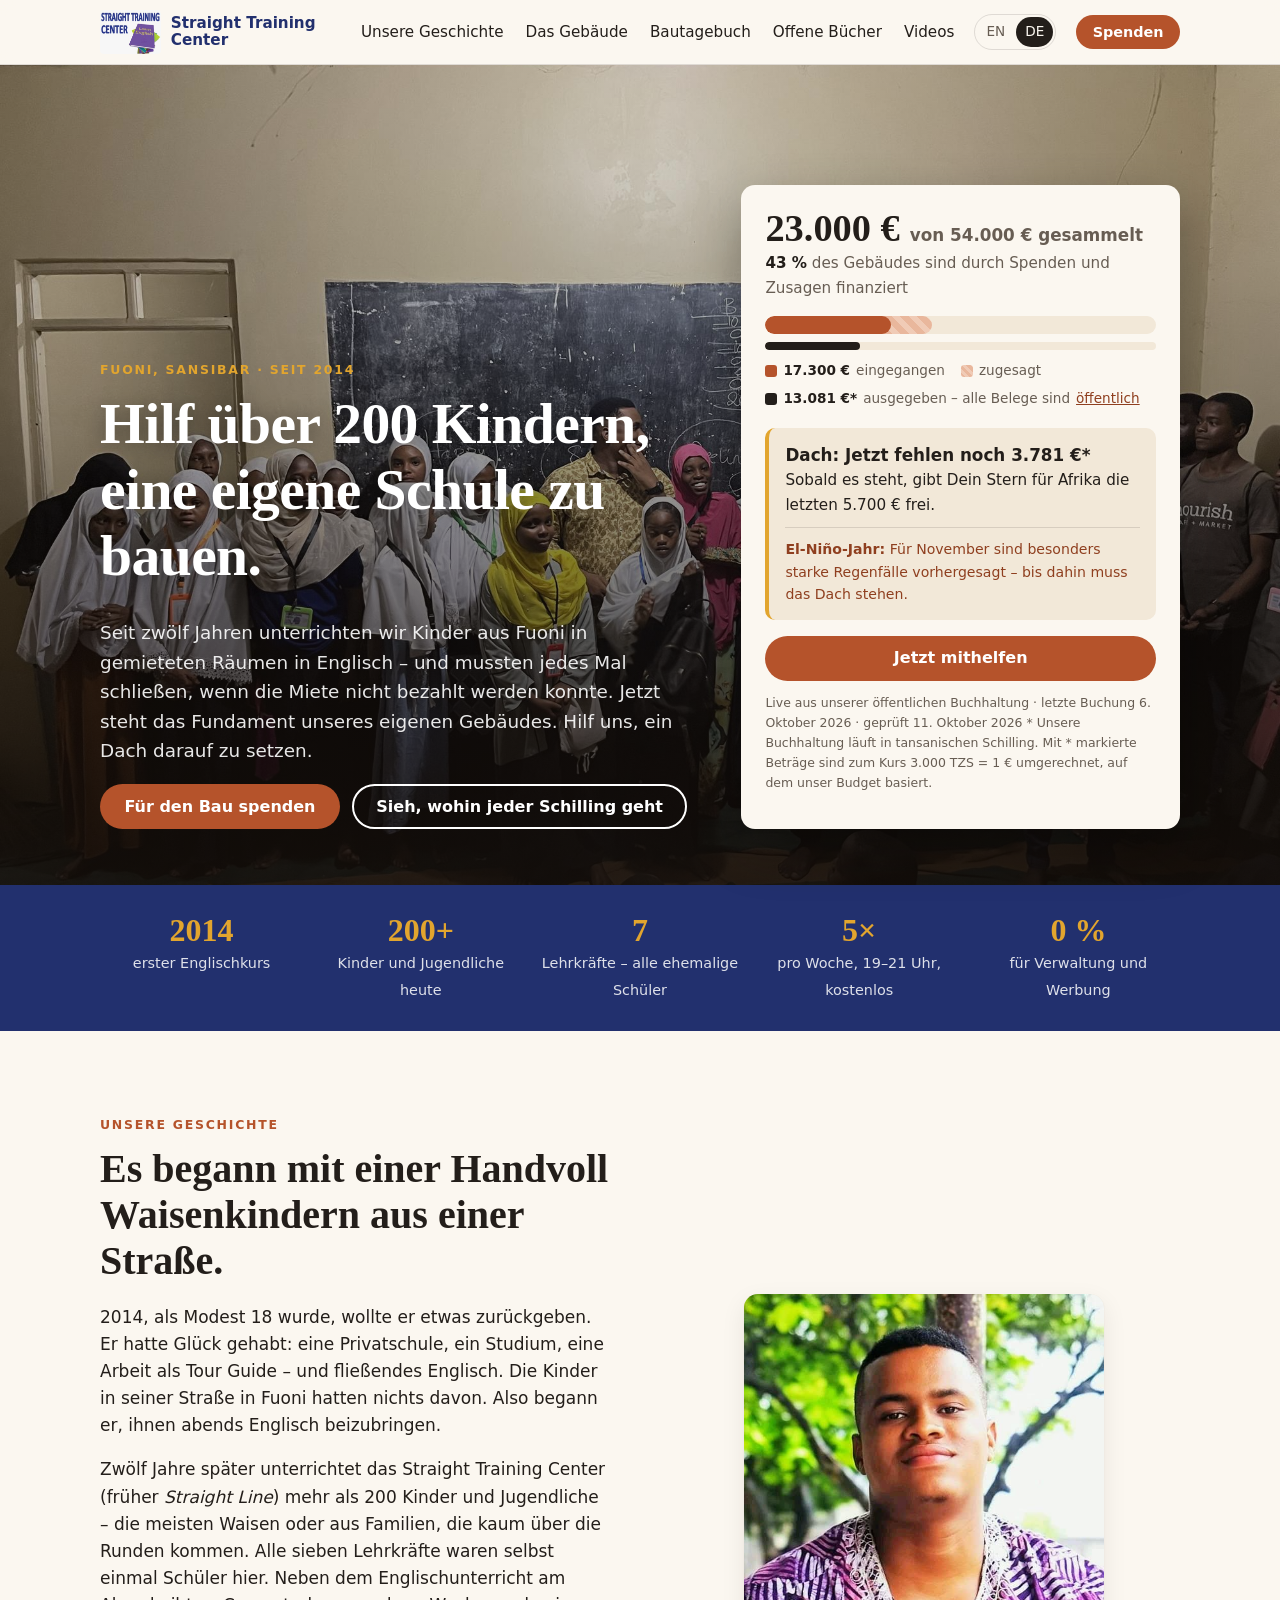
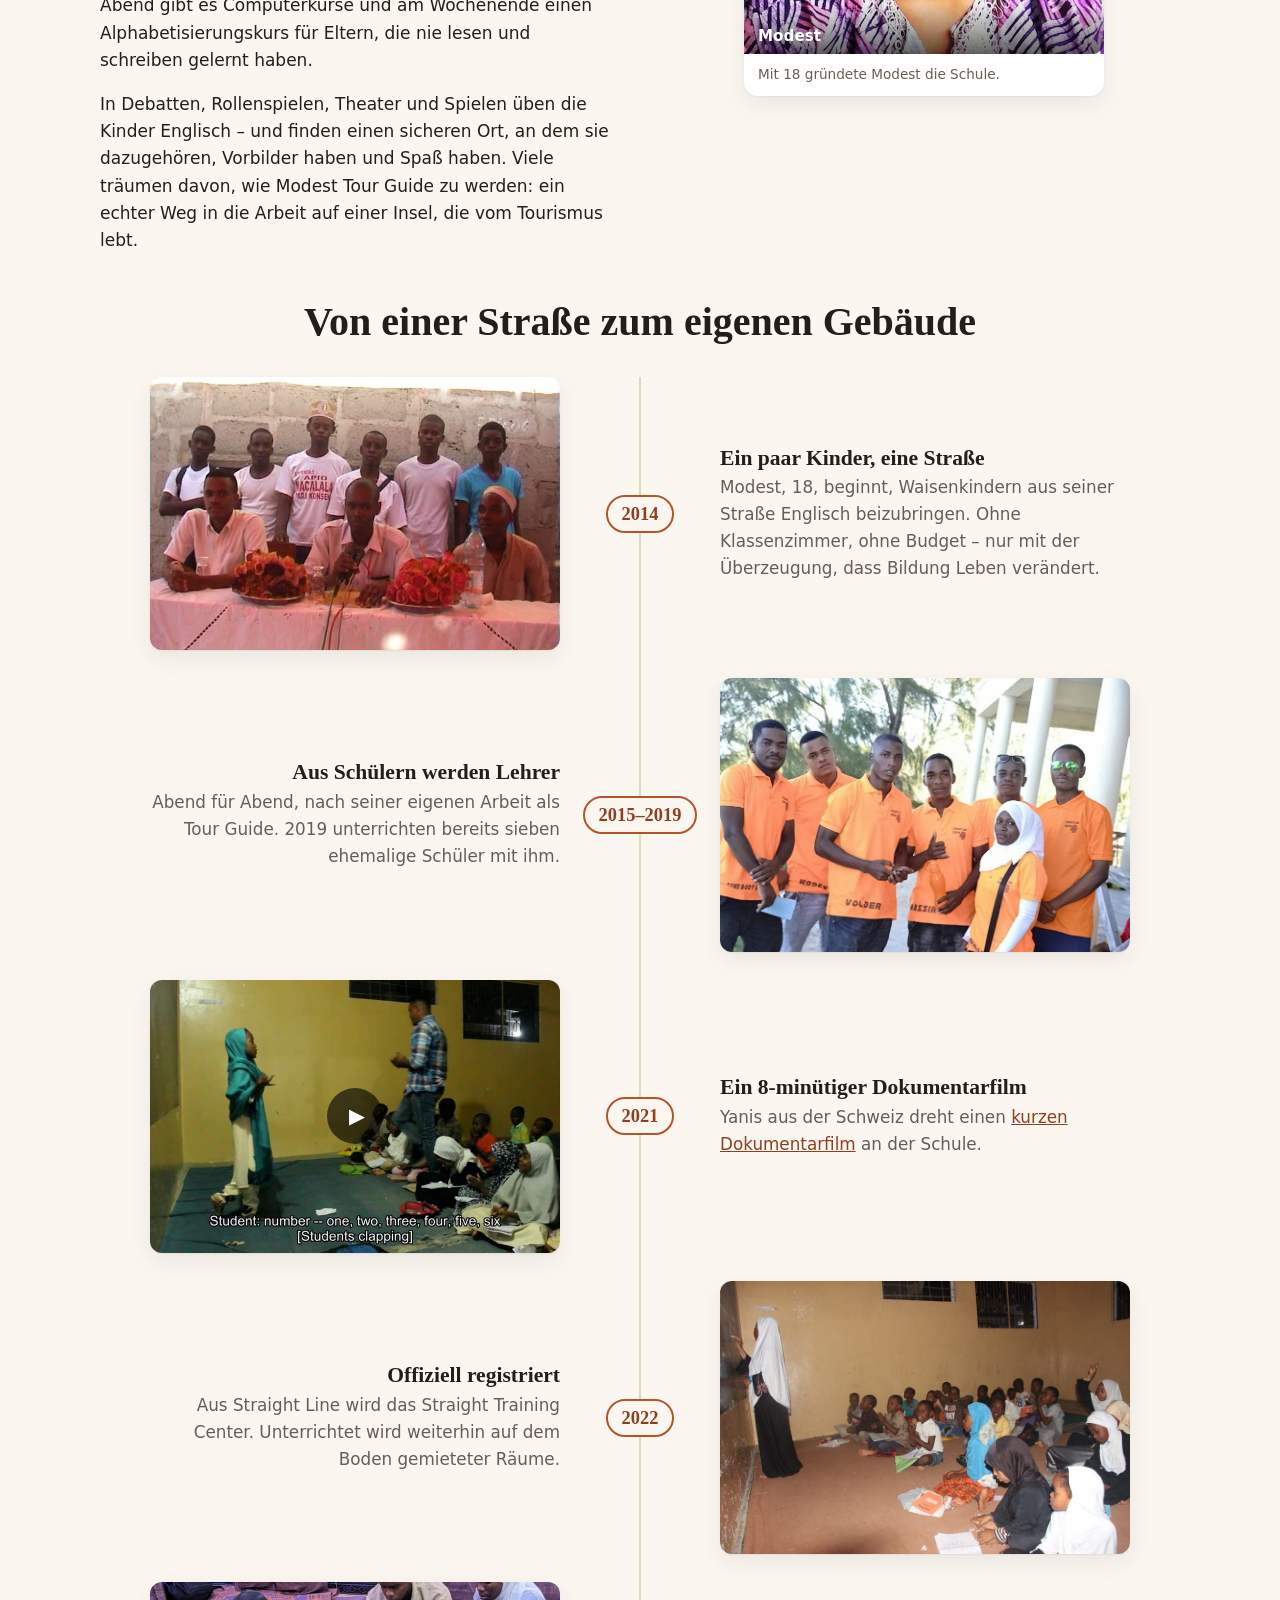
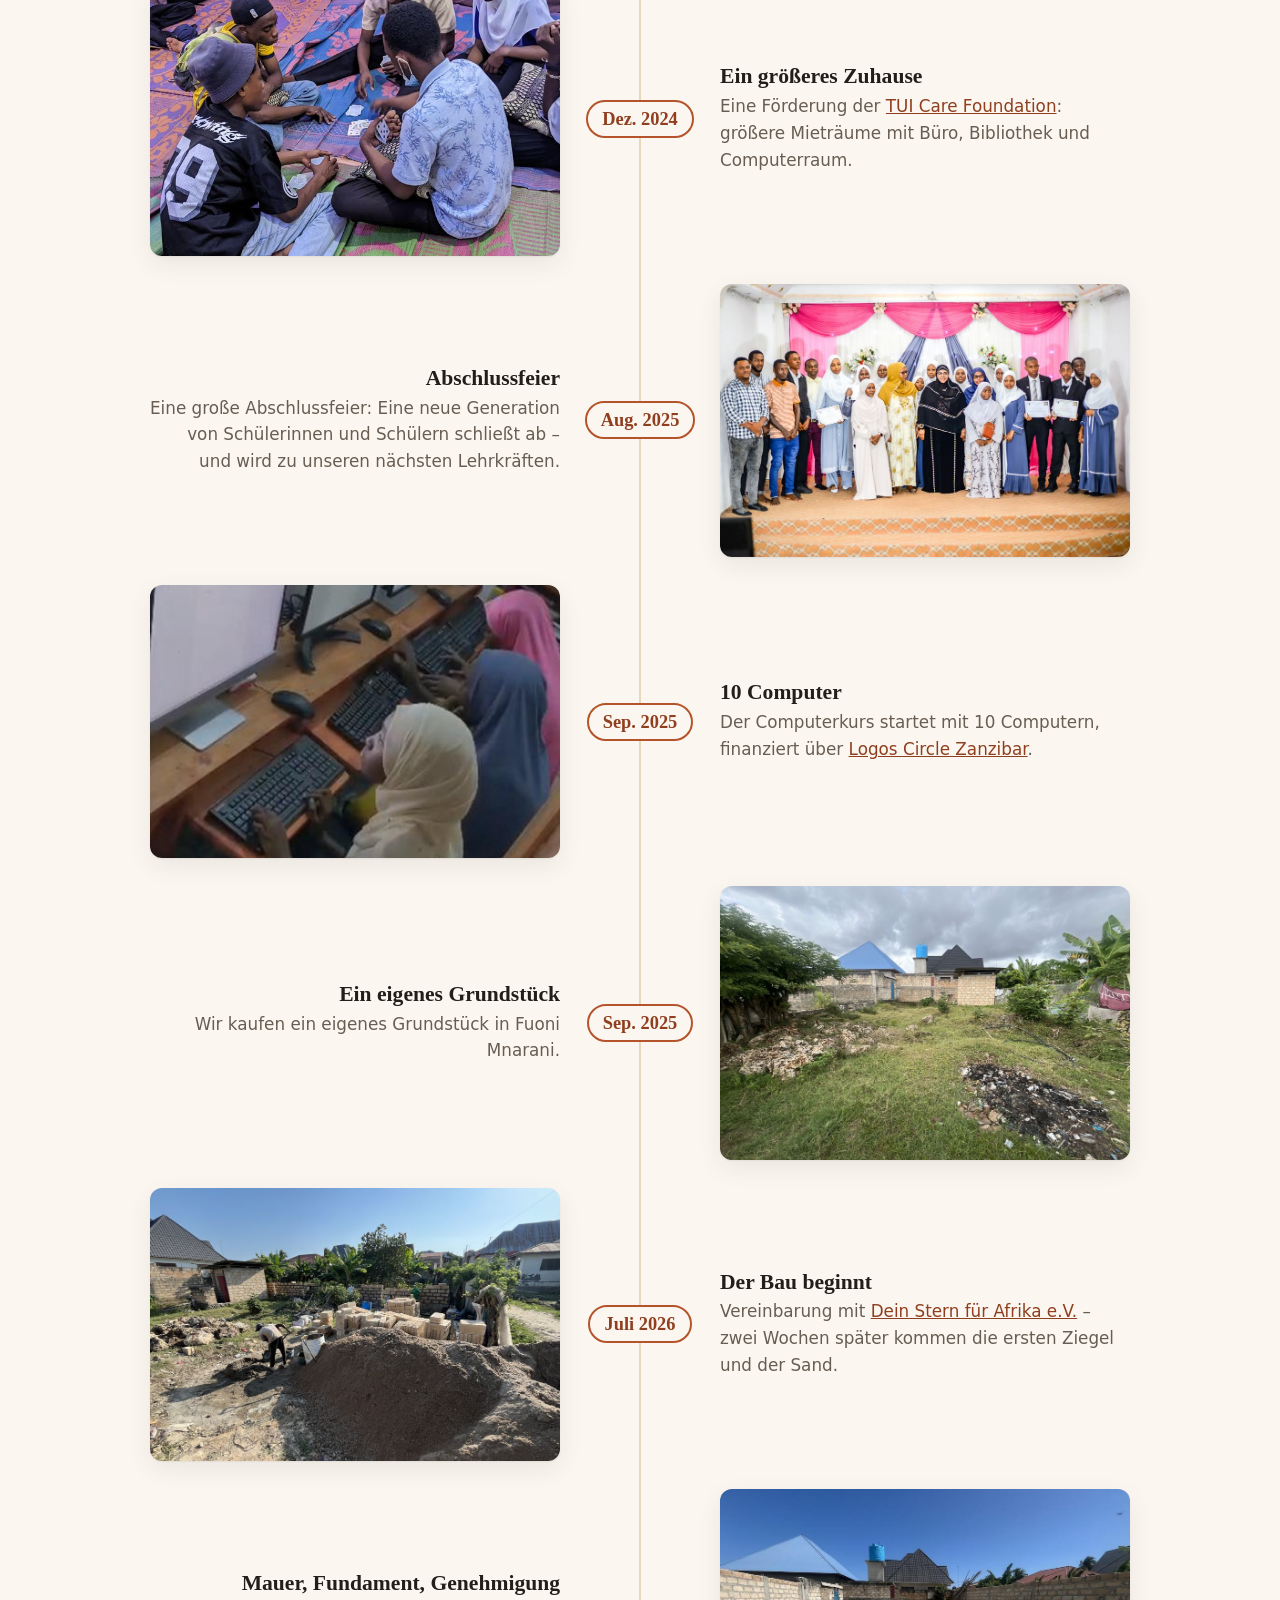
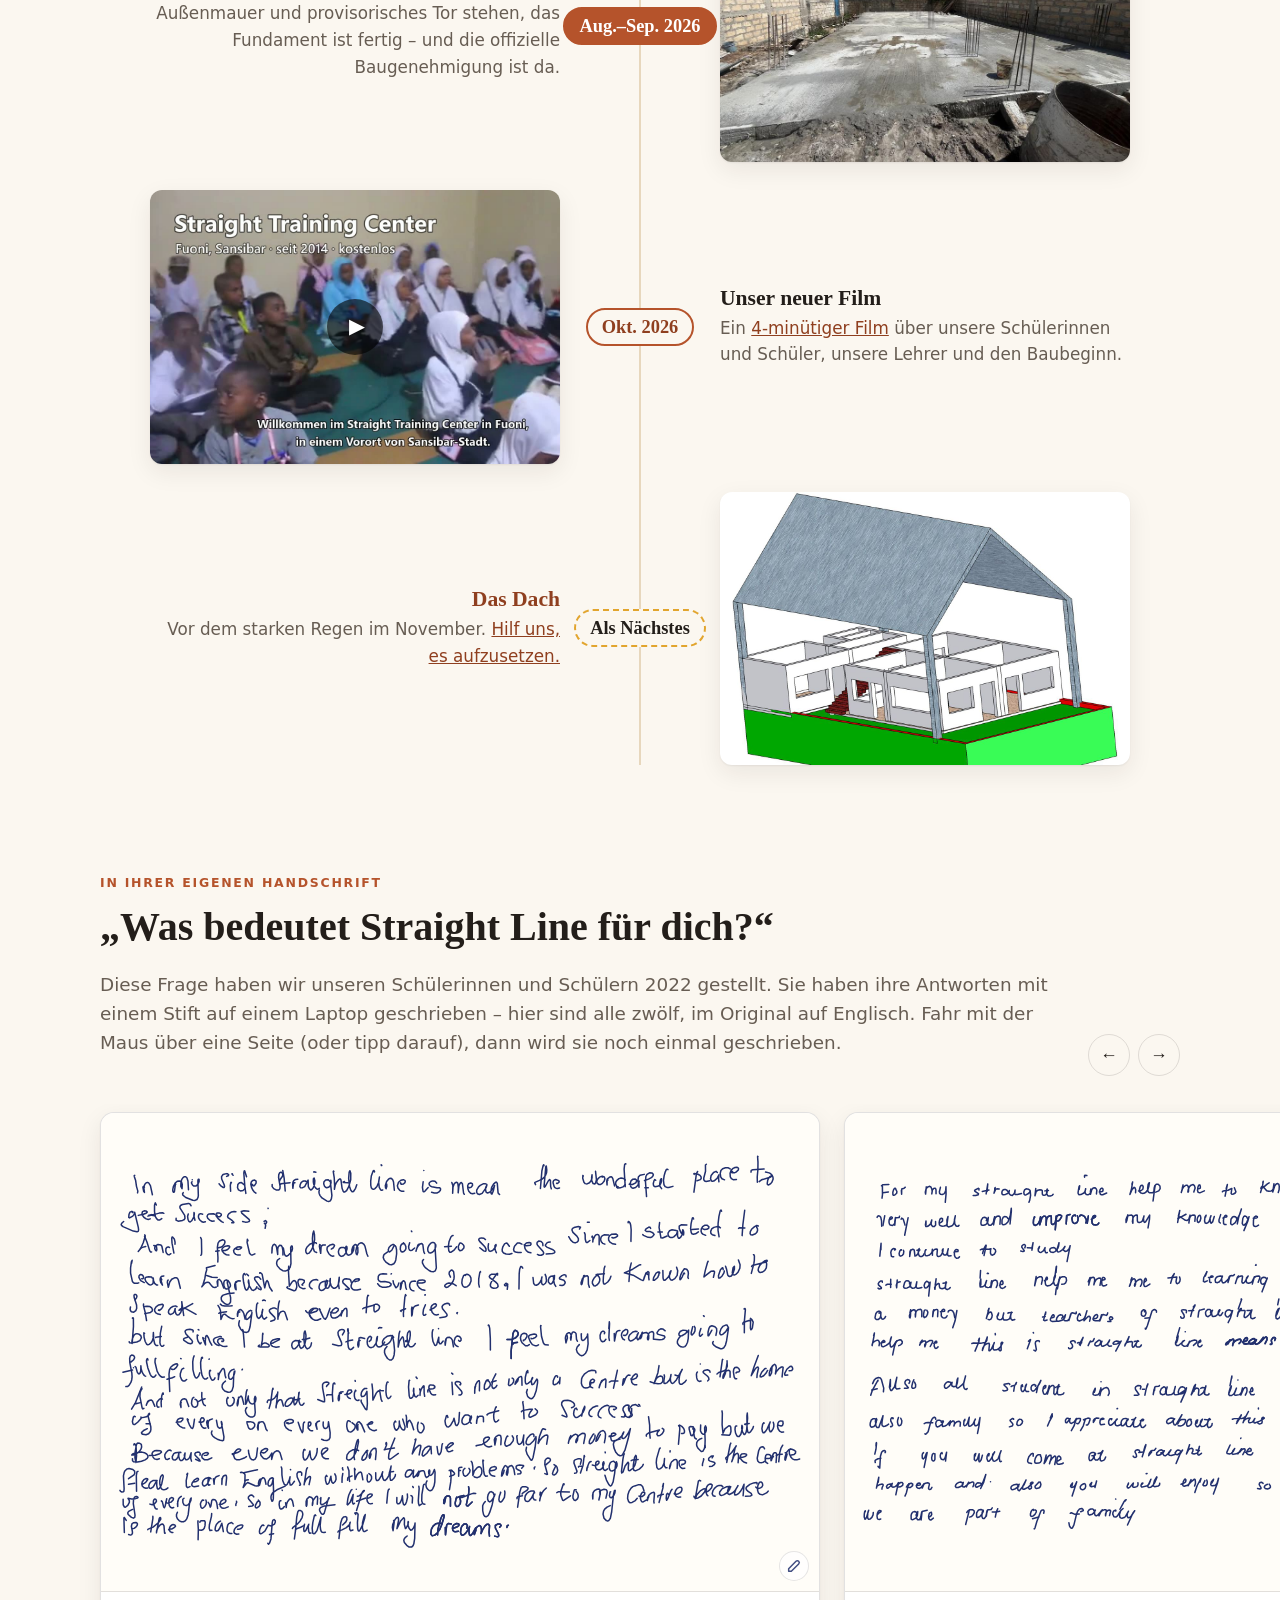
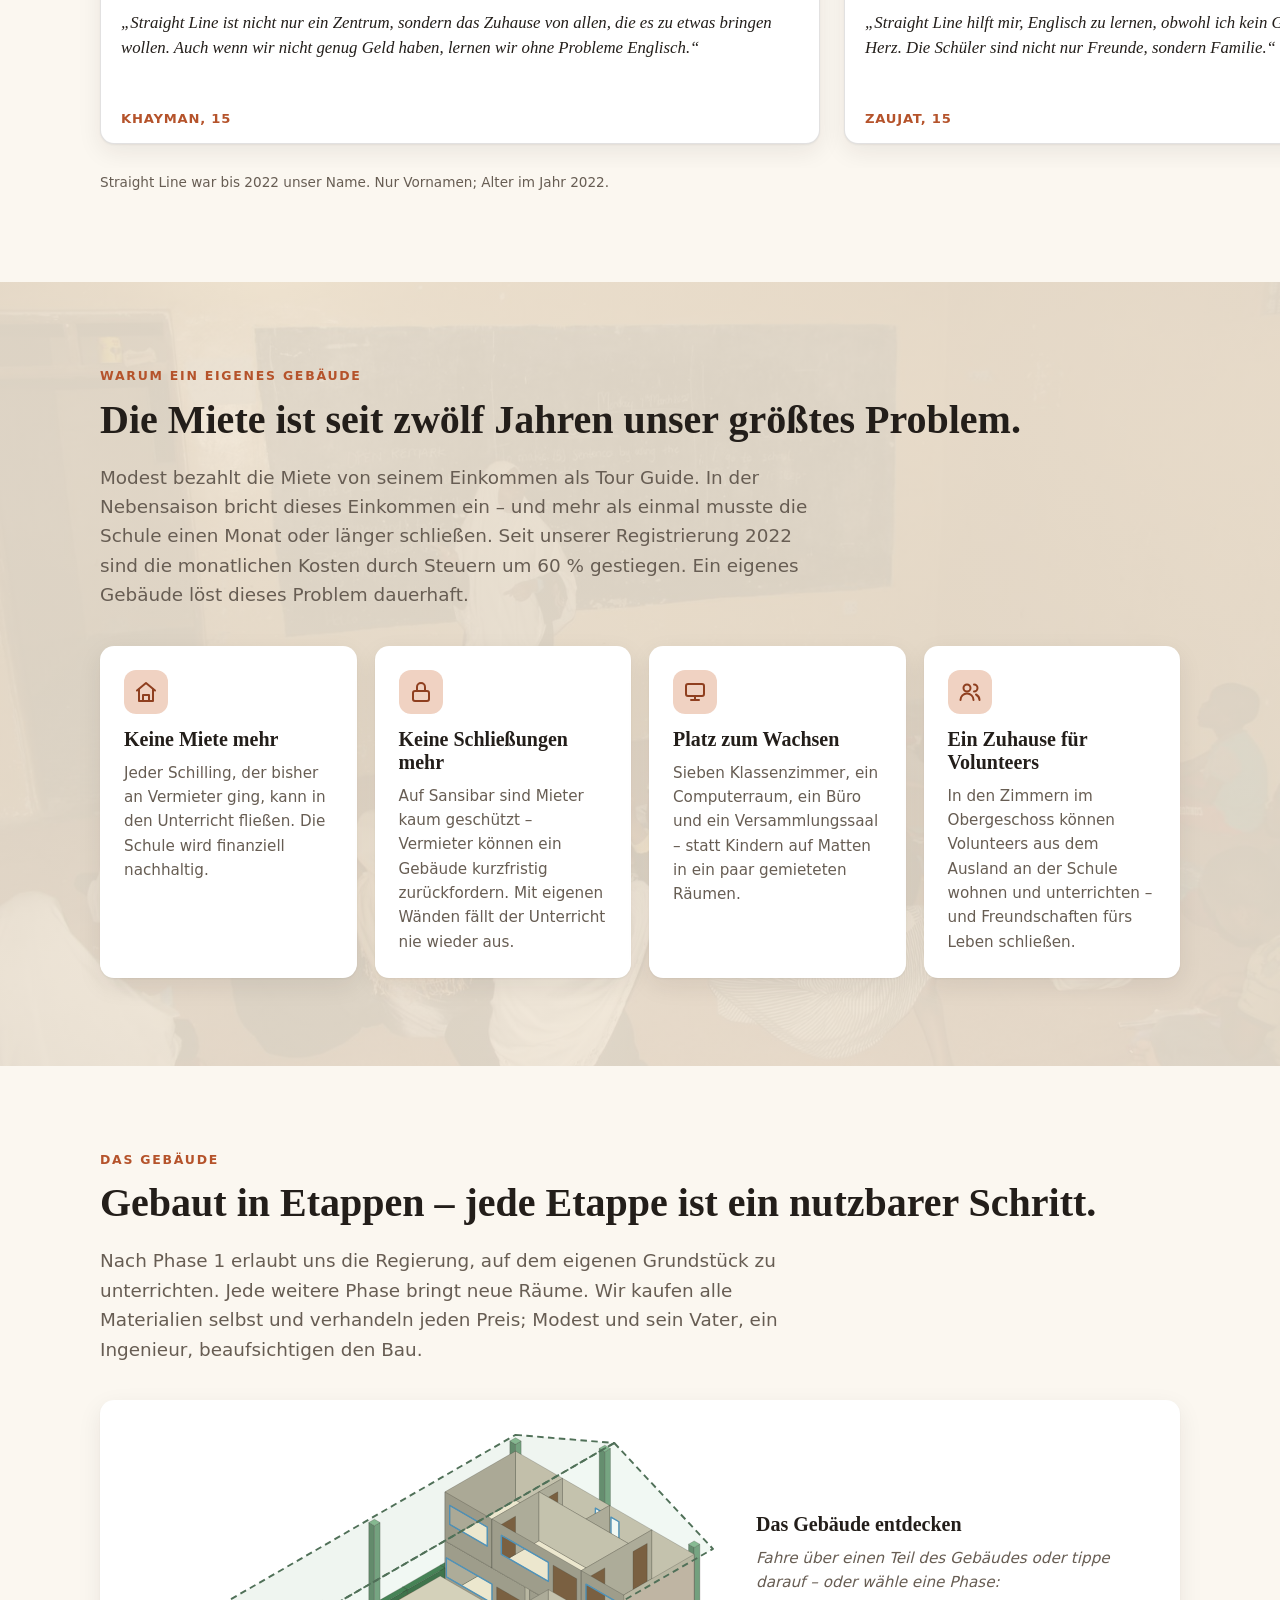
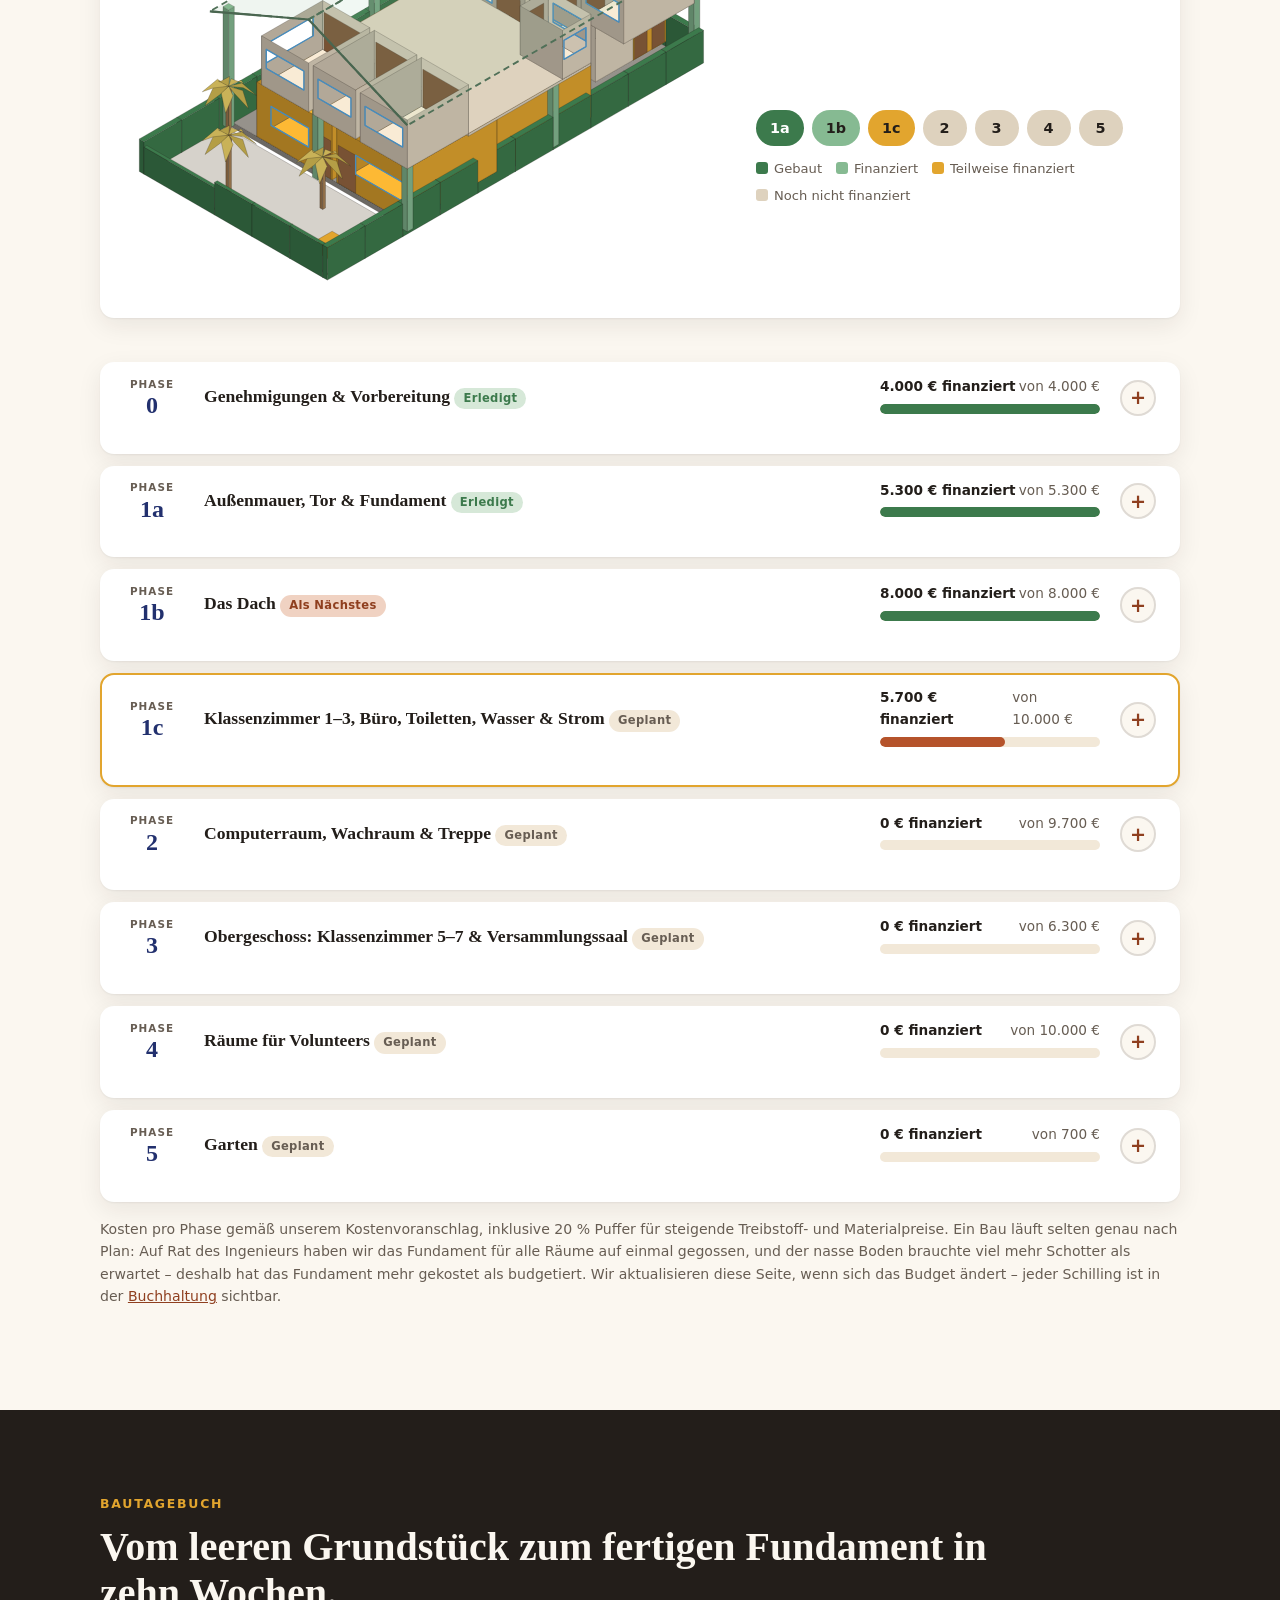
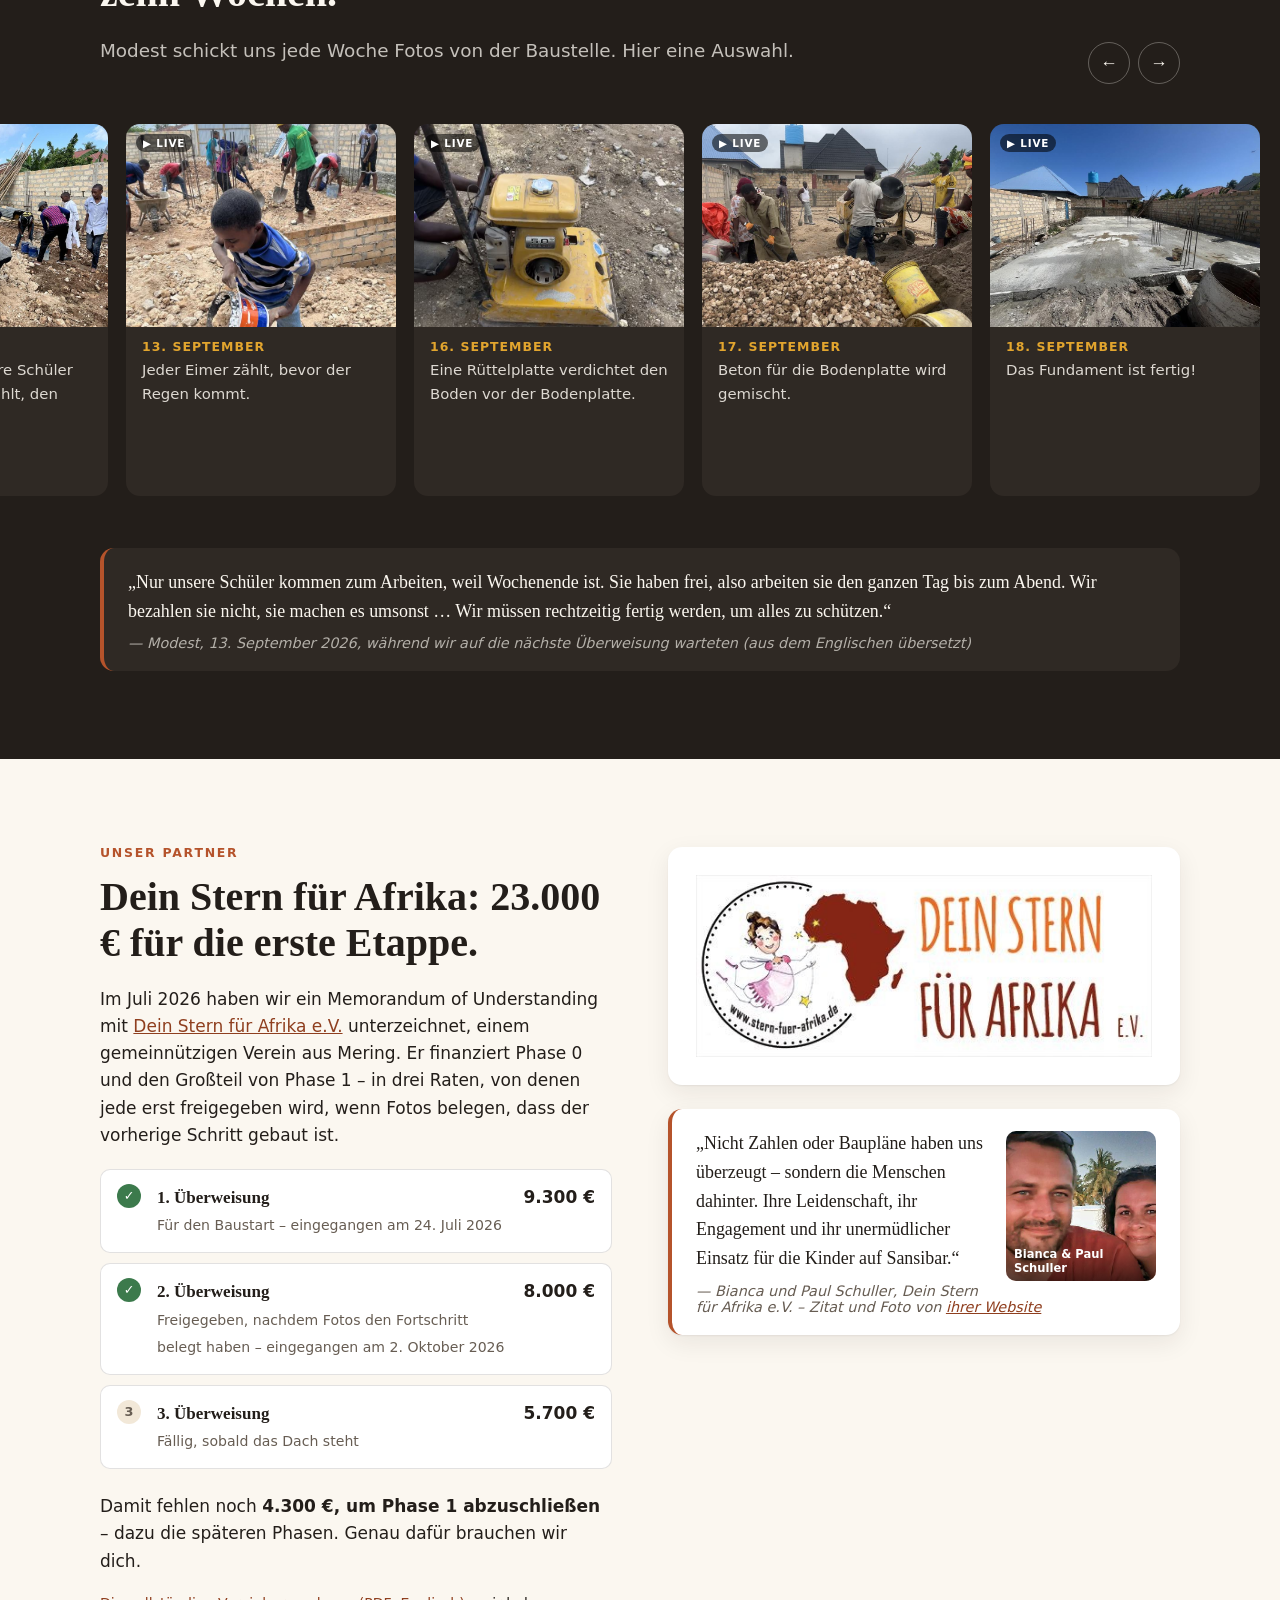
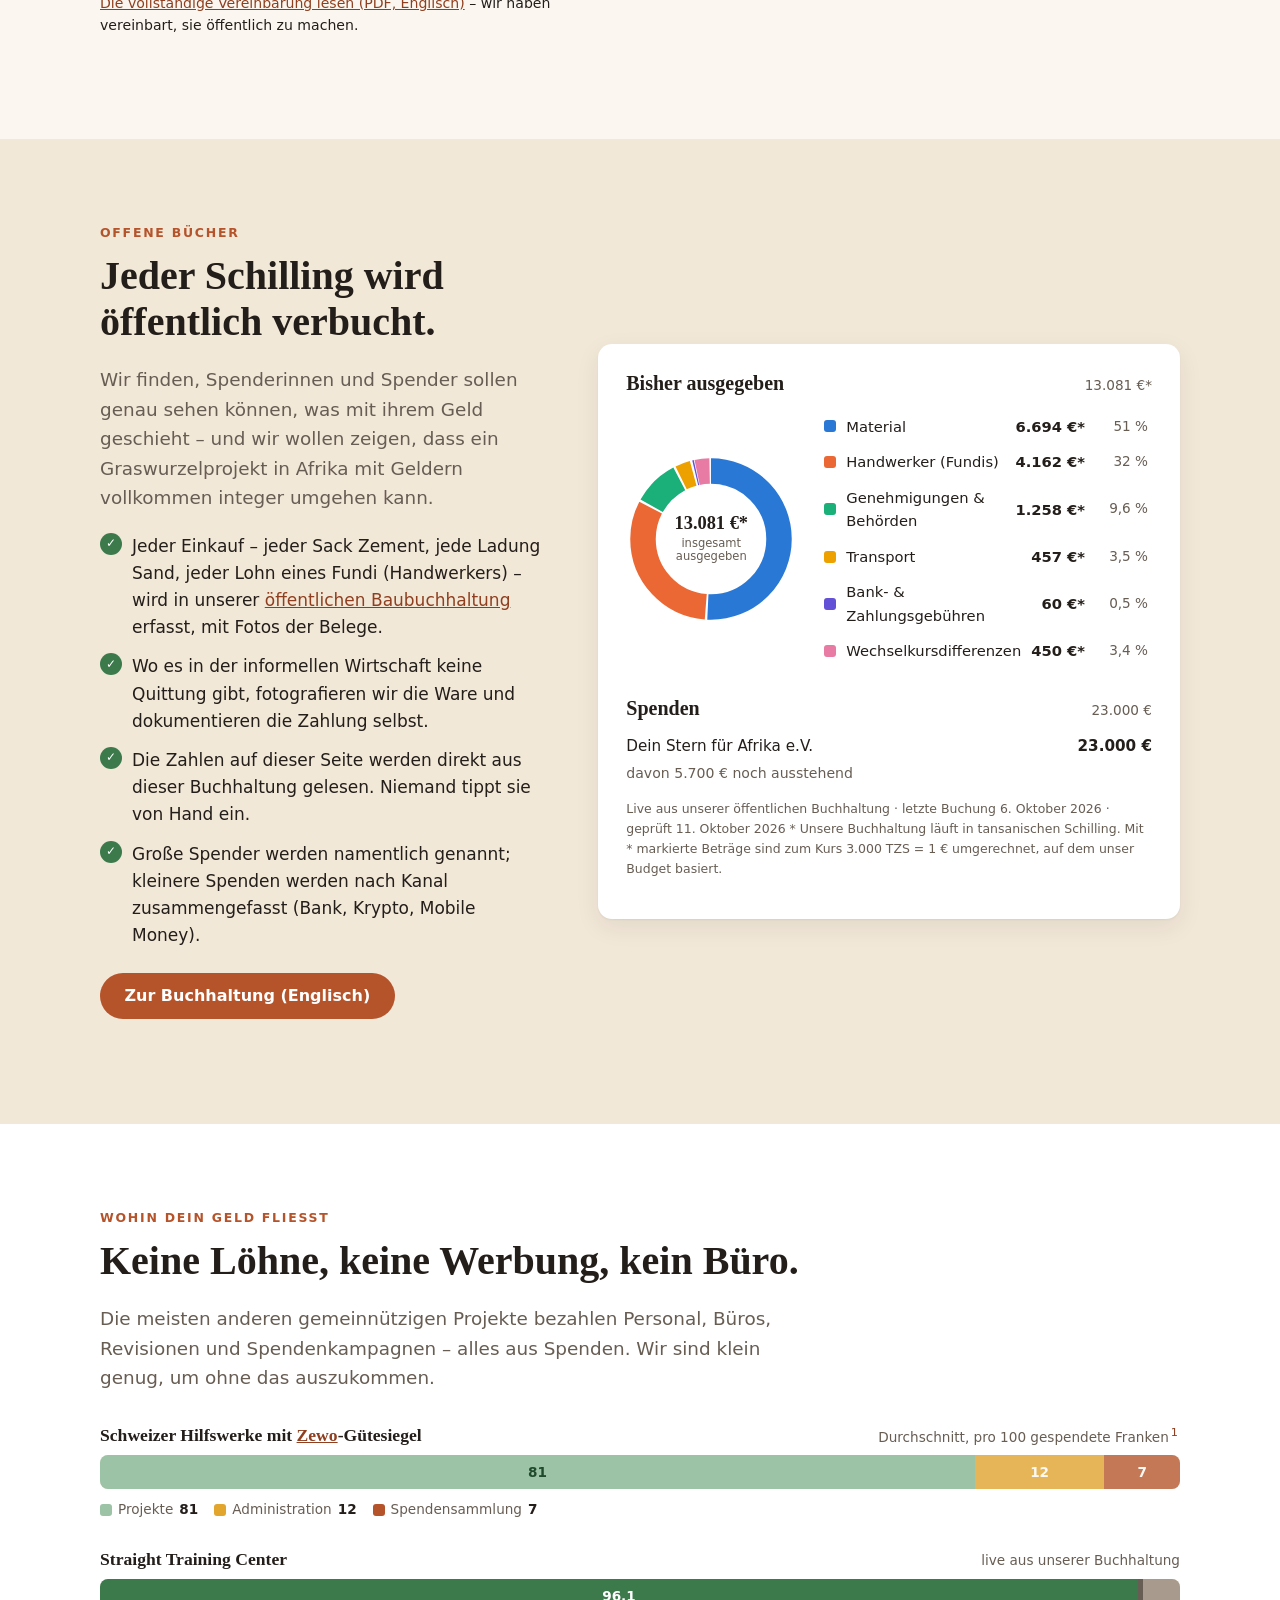
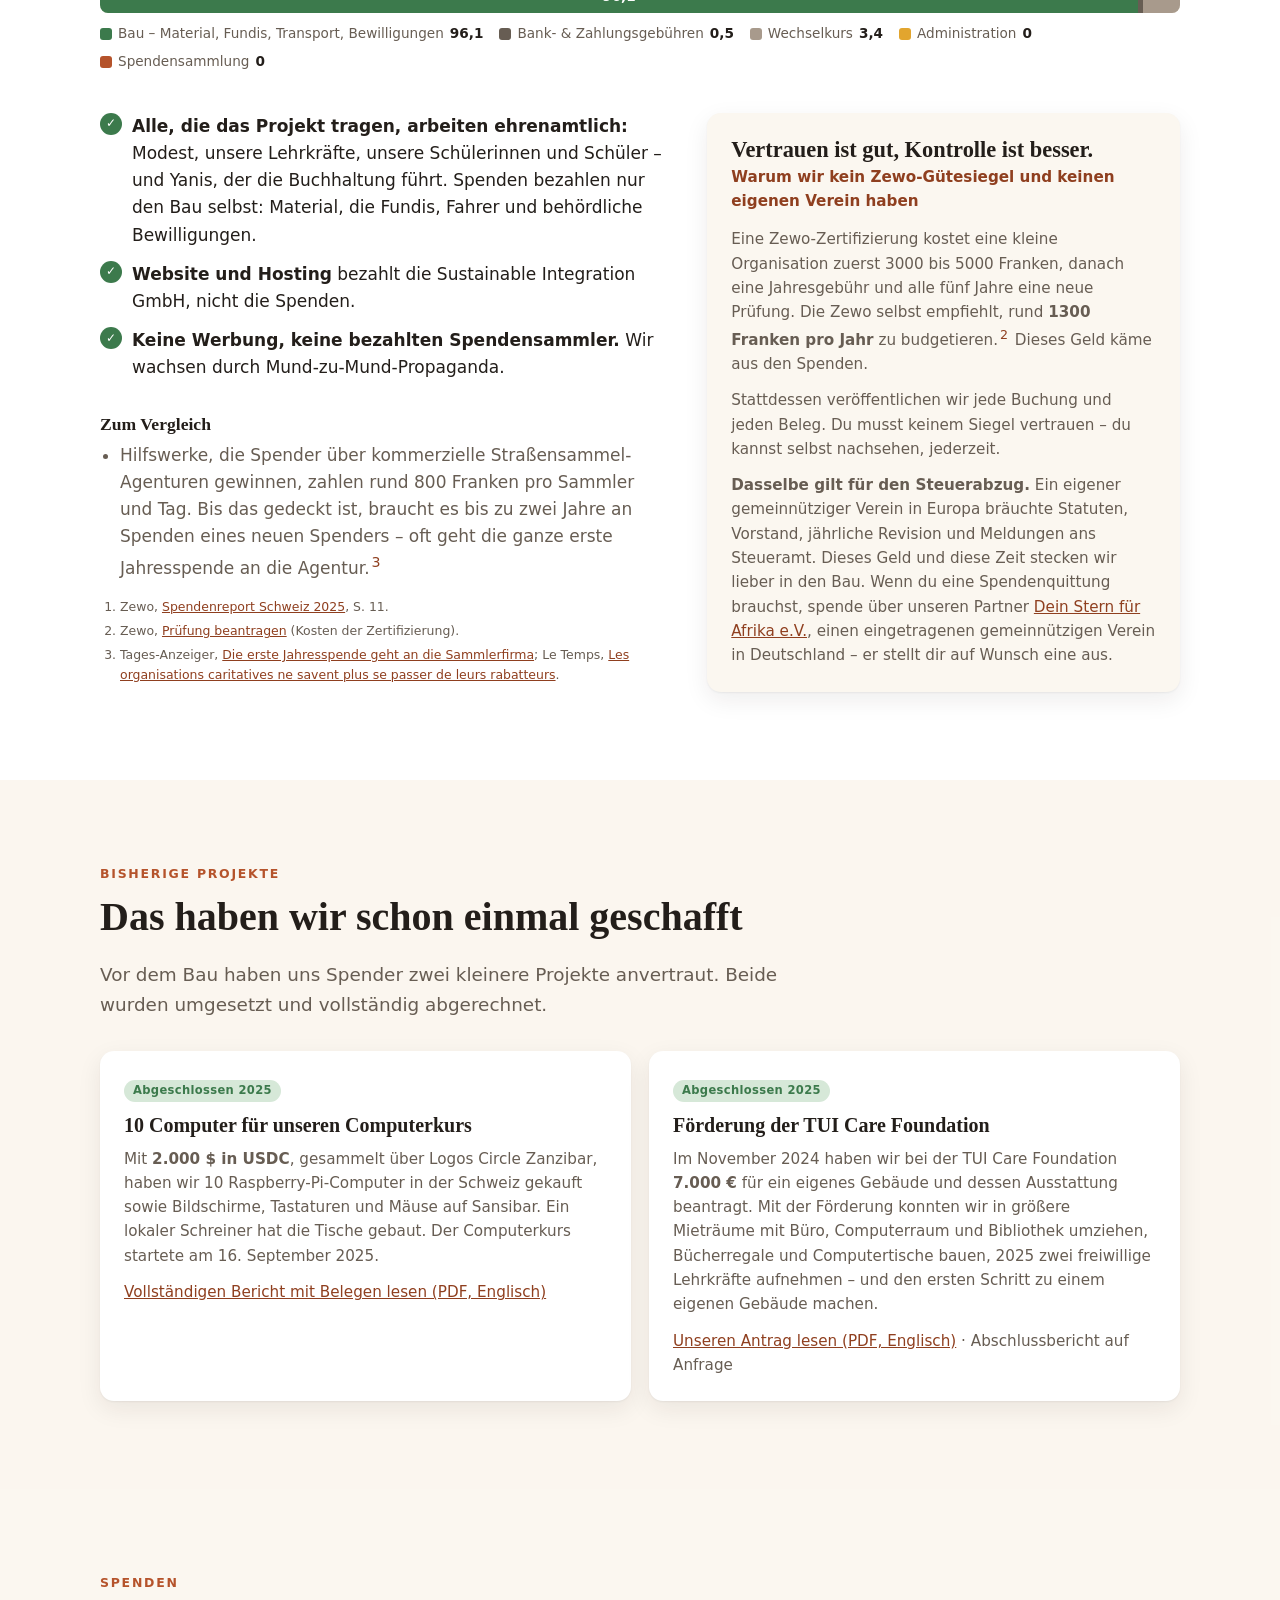
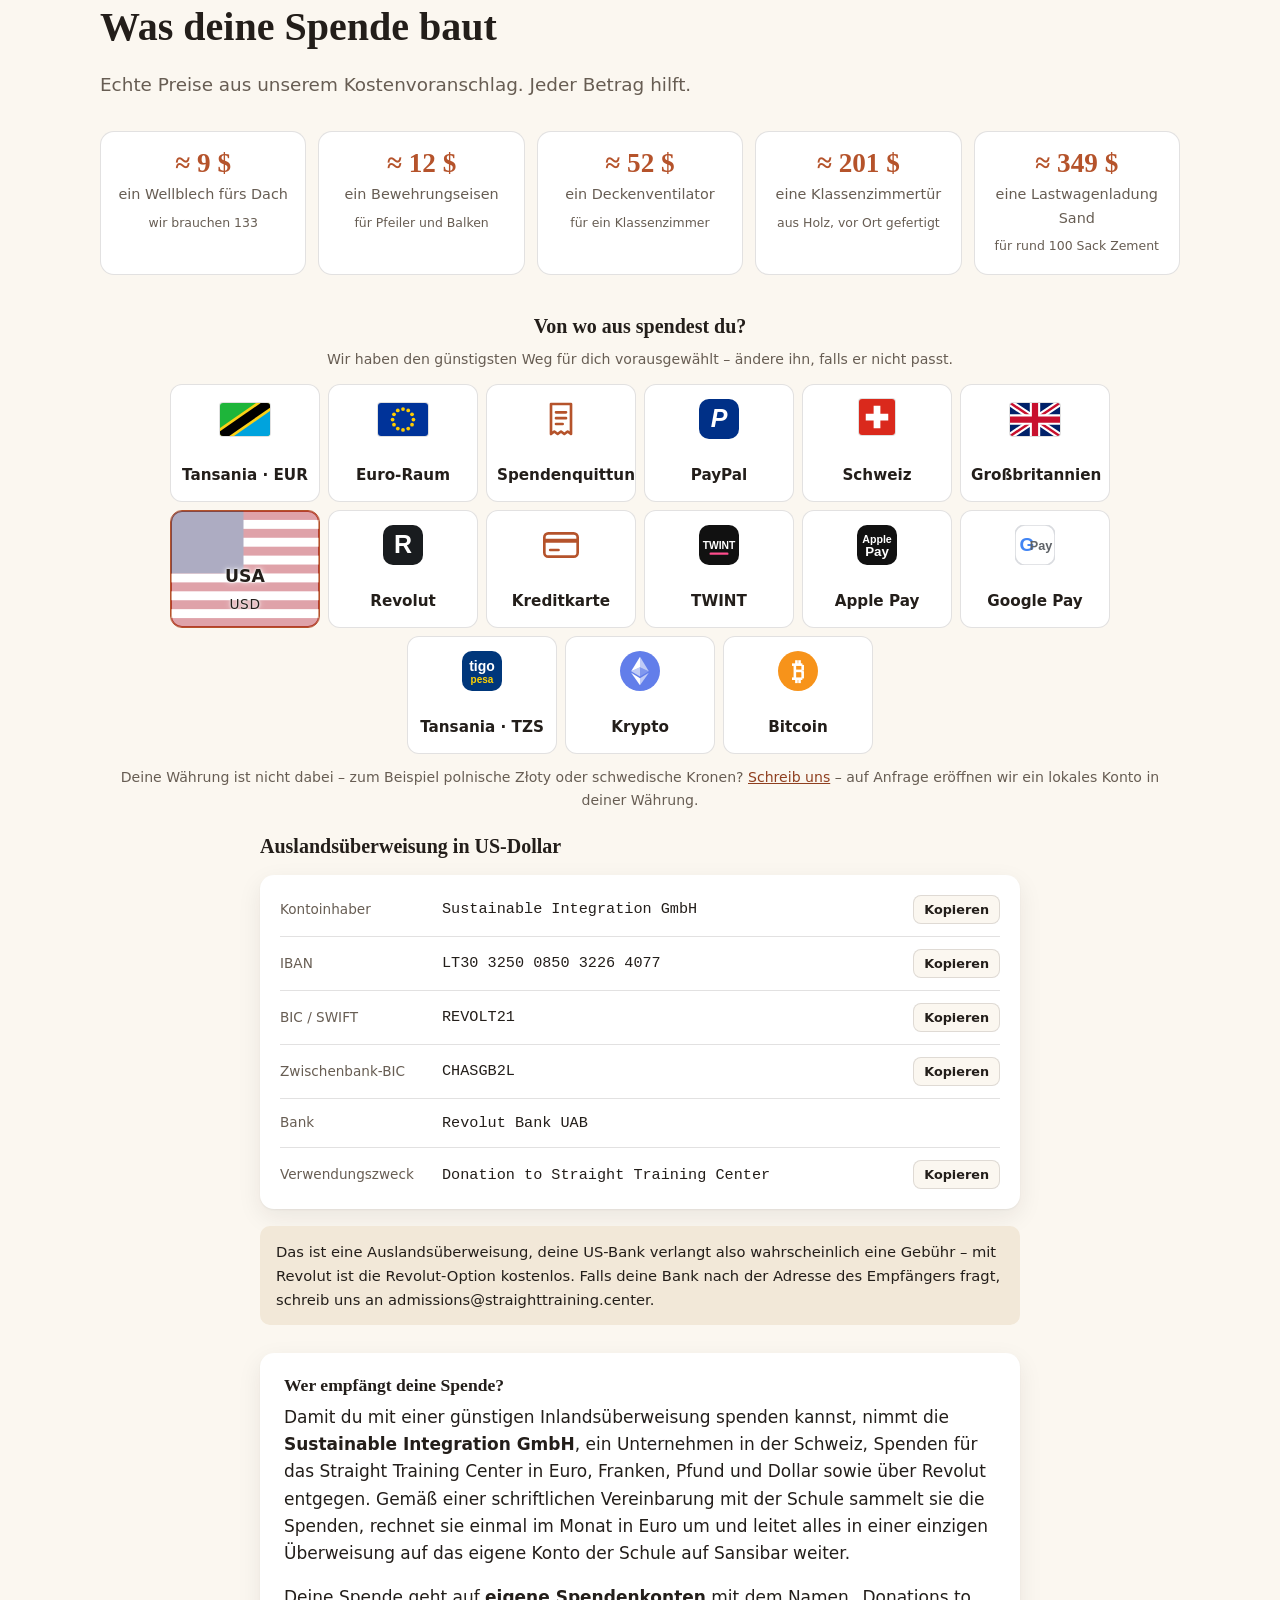
==== commit 376cb60d: "Separate tiles for credit card, TWINT, Apple Pay and Google Pay (15 tiles); chosen tile shows its fl" ====
--- a/de/index.html
+++ b/de/index.html
@@ -19,7 +19,7 @@
   <link rel="alternate" hreflang="de" href="https://donate.straighttraining.center/de/">
   <link rel="alternate" hreflang="x-default" href="https://donate.straighttraining.center/">
   <link rel="icon" href="../assets/img/logos/stc.jpg">
-  <link rel="stylesheet" href="../assets/css/style.css?v=20261021e">
+  <link rel="stylesheet" href="../assets/css/style.css?v=20261021h">
 </head>
 <body>
 
@@ -577,8 +577,8 @@
   </div>
 </footer>
 
-<script src="../assets/js/main.js?v=20261021e" defer></script>
-<script src="../assets/js/donate.js?v=20261021e" defer></script>
-<script src="../assets/js/model.js?v=20261021e" defer></script>
+<script src="../assets/js/main.js?v=20261021h" defer></script>
+<script src="../assets/js/donate.js?v=20261021h" defer></script>
+<script src="../assets/js/model.js?v=20261021h" defer></script>
 </body>
 </html>
--- a/assets/css/style.css
+++ b/assets/css/style.css
@@ -652,12 +652,18 @@
 
 /* Donation tiles: the colourful logo leads; on hover or when chosen it floats into the background and the details appear */
 .region-picker button { position: relative; overflow: hidden; min-height: 118px; text-align: center; align-content: end; padding: 12px 10px 12px; }
-.region-picker .r-icon { position: absolute; top: 14px; left: 50%; margin: 0; width: 40px; height: 40px; transform: translateX(-50%); transition: transform .5s cubic-bezier(.2, .8, .2, 1), opacity .4s ease; }
+.region-picker .r-icon { position: absolute; top: 14px; left: 50%; margin: 0; width: 40px; height: 40px; transform: translateX(-50%); transition: top .45s cubic-bezier(.2, .8, .2, 1), left .45s cubic-bezier(.2, .8, .2, 1), width .45s cubic-bezier(.2, .8, .2, 1), height .45s cubic-bezier(.2, .8, .2, 1), opacity .4s ease; }
 .region-picker .r-icon.flag { width: 50px; height: 33px; top: 18px; }
 .region-picker button b, .region-picker button span { position: relative; z-index: 1; }
 .region-picker button span { opacity: 0; max-height: 0; overflow: hidden; transform: translateY(6px); transition: opacity .3s ease, transform .3s ease, max-height .35s ease; }
-.region-picker button:hover .r-icon, .region-picker button:focus-visible .r-icon, .region-picker button[aria-checked="true"] .r-icon {
-  transform: translate(-50%, 18px) scale(2.6) rotate(-8deg); opacity: .16; }
+/* hover / chosen: the logo or flag grows to fill the whole tile (no tilt) and shows through */
+.region-picker button:hover .r-icon.r-icon.r-icon, .region-picker button:focus-visible .r-icon.r-icon.r-icon, .region-picker button[aria-checked="true"] .r-icon.r-icon.r-icon {
+  top: 0; left: 0; width: 100%; height: 100%; transform: none; opacity: .42; border-radius: 0; }
+.region-picker button[aria-checked="true"] { background: var(--white); }
+.region-picker button[aria-checked="true"] b { font-size: 1.08rem; }
+.region-picker button[aria-checked="true"] span { font-size: .86rem; color: var(--ink); }
+.region-picker button:hover b, .region-picker button:focus-visible b, .region-picker button[aria-checked="true"] b,
+.region-picker button:hover span, .region-picker button:focus-visible span, .region-picker button[aria-checked="true"] span { text-shadow: 0 0 6px #fff, 0 0 3px #fff, 0 0 1px #fff; }
 .region-picker button:hover span, .region-picker button:focus-visible span, .region-picker button[aria-checked="true"] span { opacity: 1; transform: none; max-height: 3.2em; }
 @media (prefers-reduced-motion: reduce) { .region-picker .r-icon, .region-picker button span { transition: none; } }
 
@@ -735,11 +741,12 @@
 .cta-box { background: var(--white); border-radius: var(--radius); box-shadow: var(--shadow); padding: 22px 24px; border-left: 4px solid var(--brick); }
 .cta-box p { margin: 0 0 14px; }
 .cta-box p:last-child { margin: 14px 0 0; }
-.pay-buttons { display: grid; grid-template-columns: repeat(4, 1fr); gap: 10px; }
-.pay-btn { display: flex; align-items: center; justify-content: center; gap: 8px; padding: 12px 10px; }
+.pay-buttons { display: flex; flex-wrap: wrap; gap: 10px; }
+.lead-line { margin: 0 0 8px; }
+.pay-btn { display: inline-flex; align-items: center; justify-content: center; gap: 10px; padding: 12px 22px; }
 .pay-btn .r-icon { width: 26px; height: 26px; flex: none; }
 .pay-btn i { font-style: normal; opacity: .75; }
-@media (max-width: 560px) { .pay-buttons { grid-template-columns: repeat(2, 1fr); } }
+@media (max-width: 560px) { .pay-btn { width: 100%; } }
 .region-panel h4 { margin: 24px 0 8px; font-size: 1.02rem; }
 .fee-table { width: 100%; max-width: 520px; border-collapse: collapse; background: var(--white); border-radius: 10px; overflow: hidden; box-shadow: var(--shadow); margin: 12px 0 8px; font-size: .94rem; }
 .fee-table th, .fee-table td { padding: 9px 14px; text-align: right; border-bottom: 1px solid var(--line); }
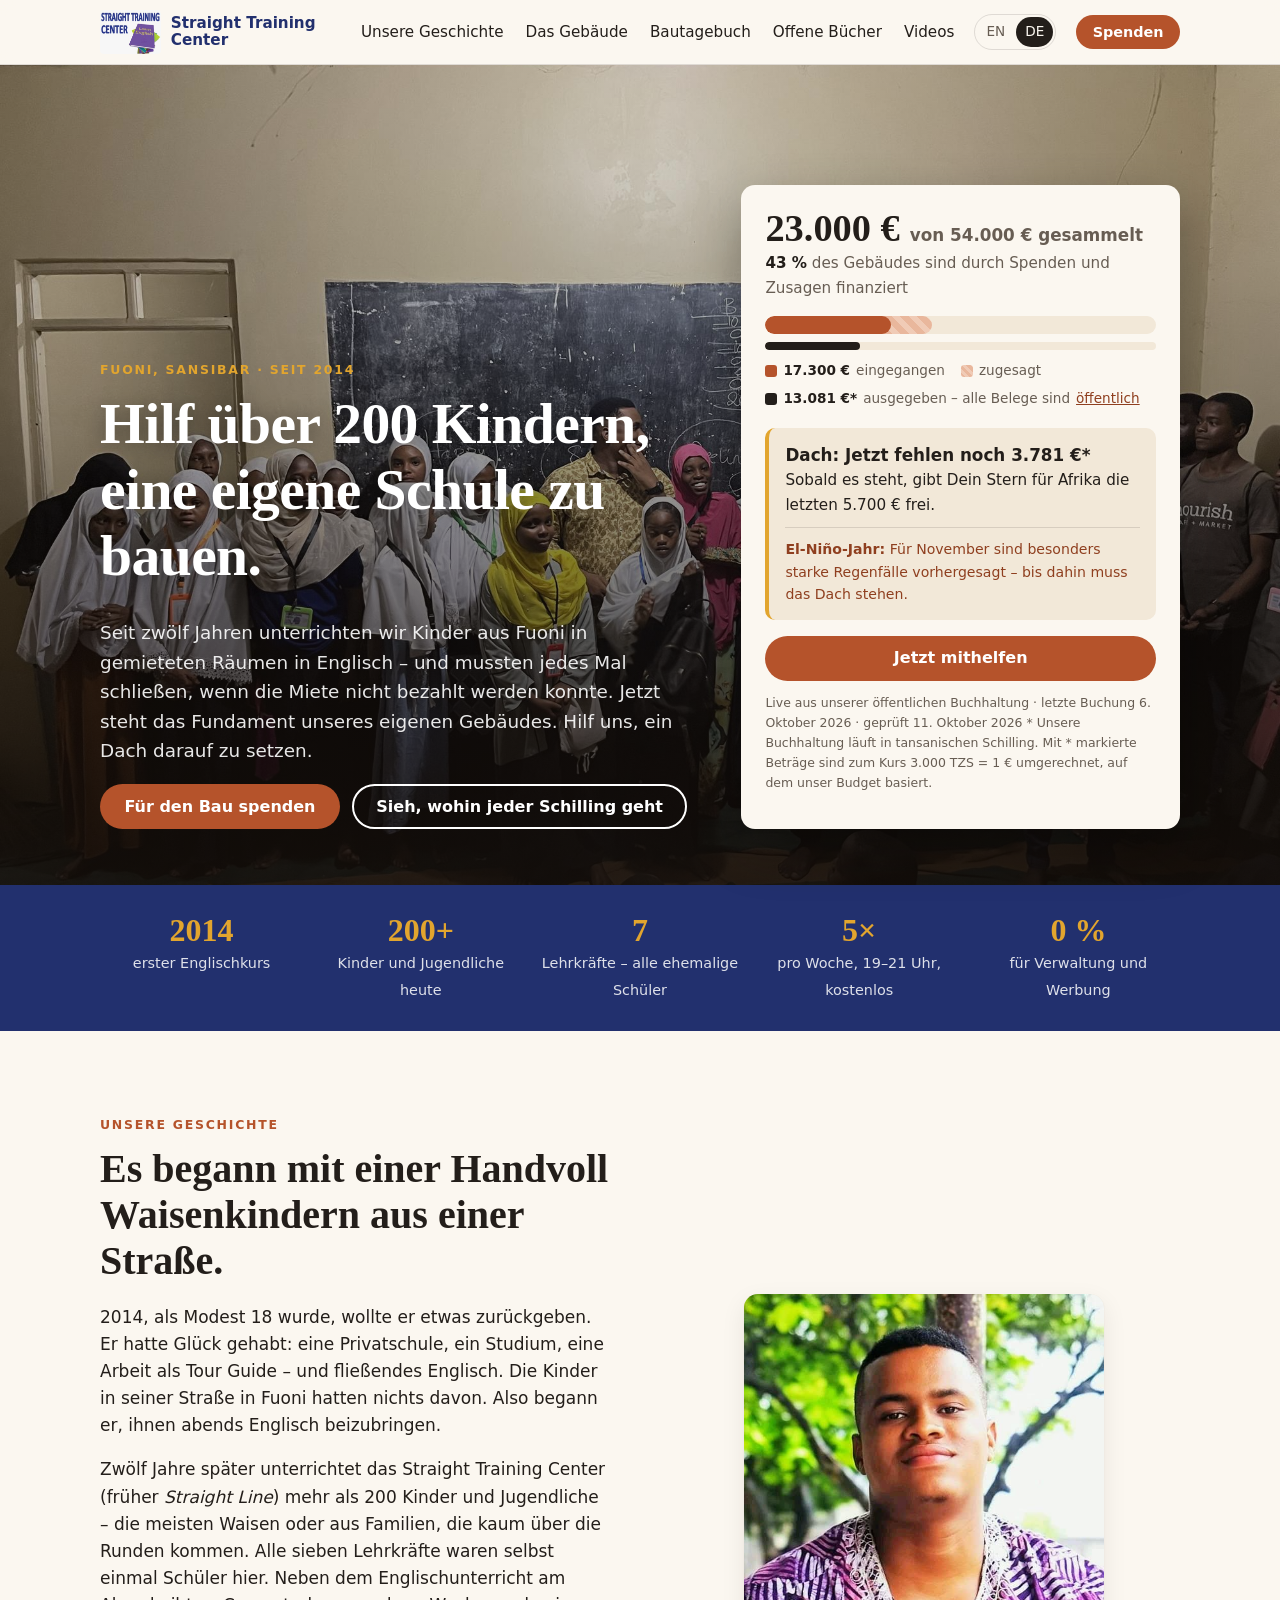
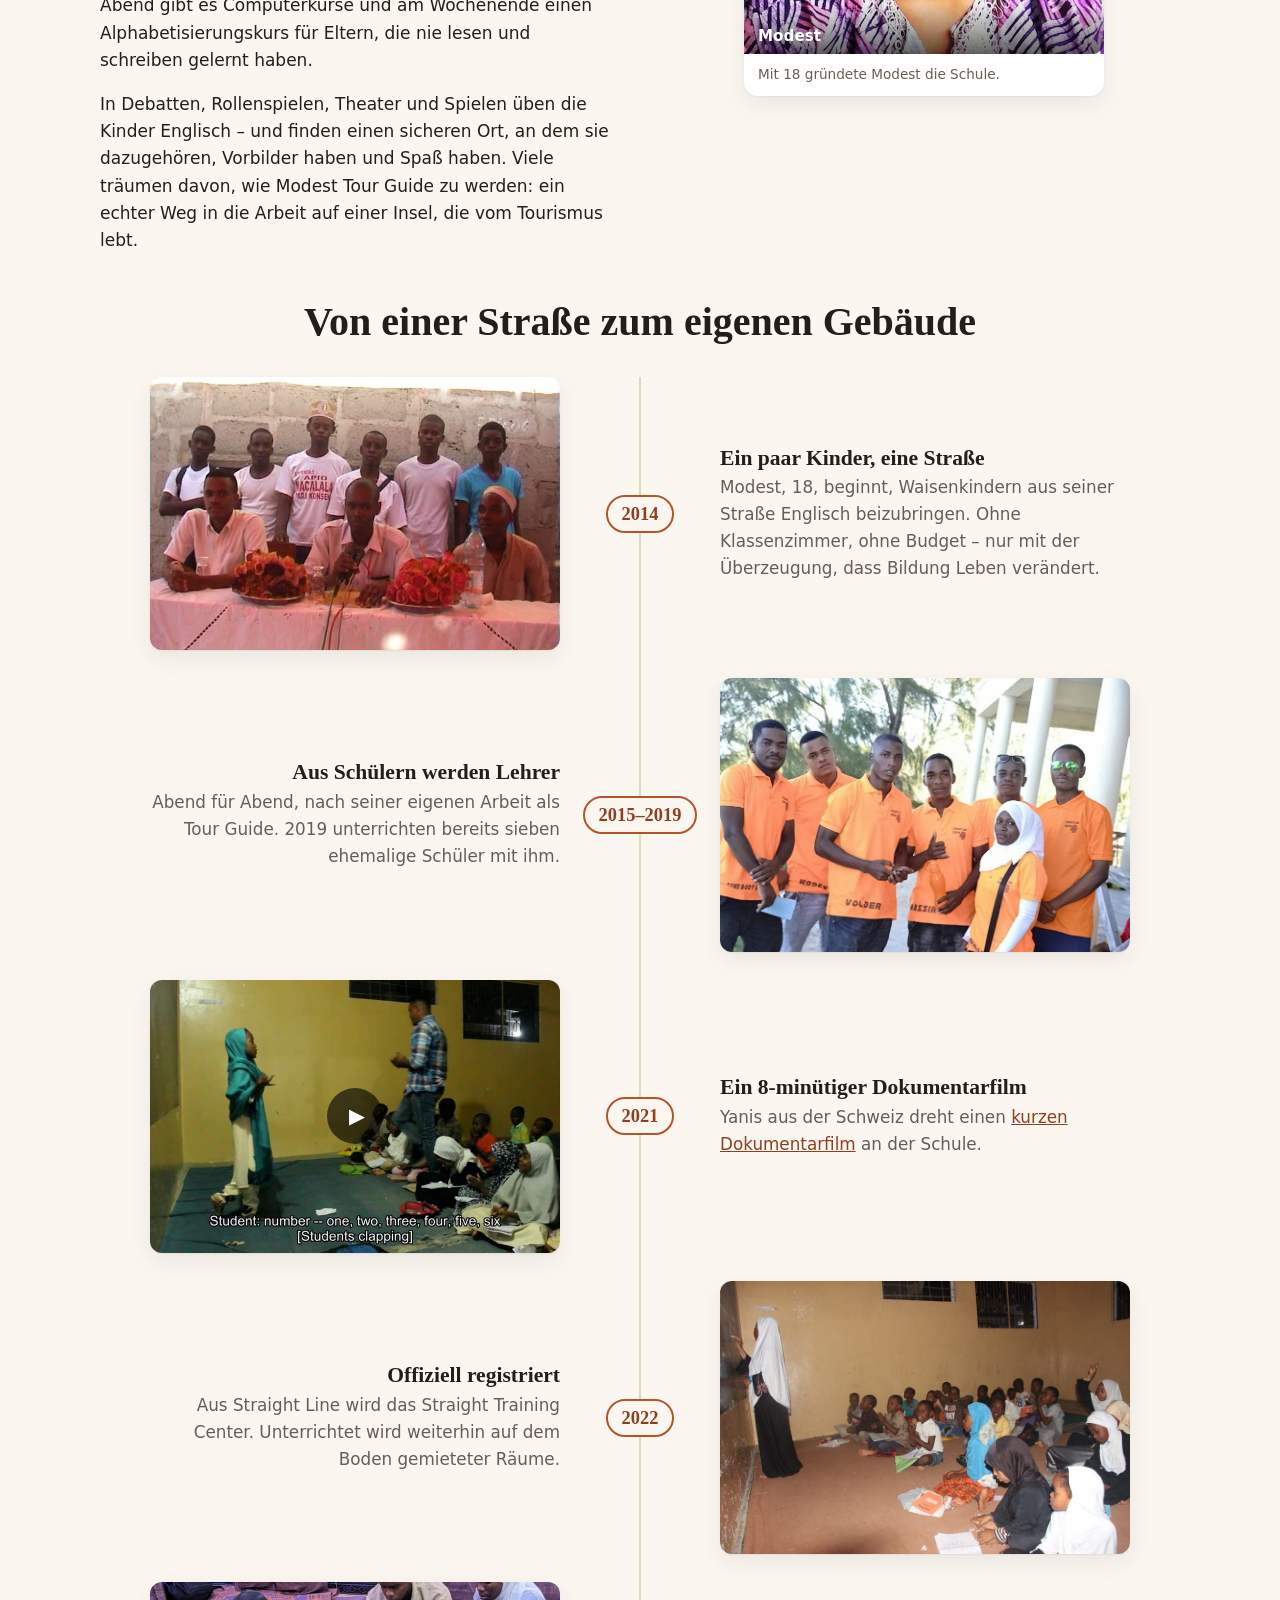
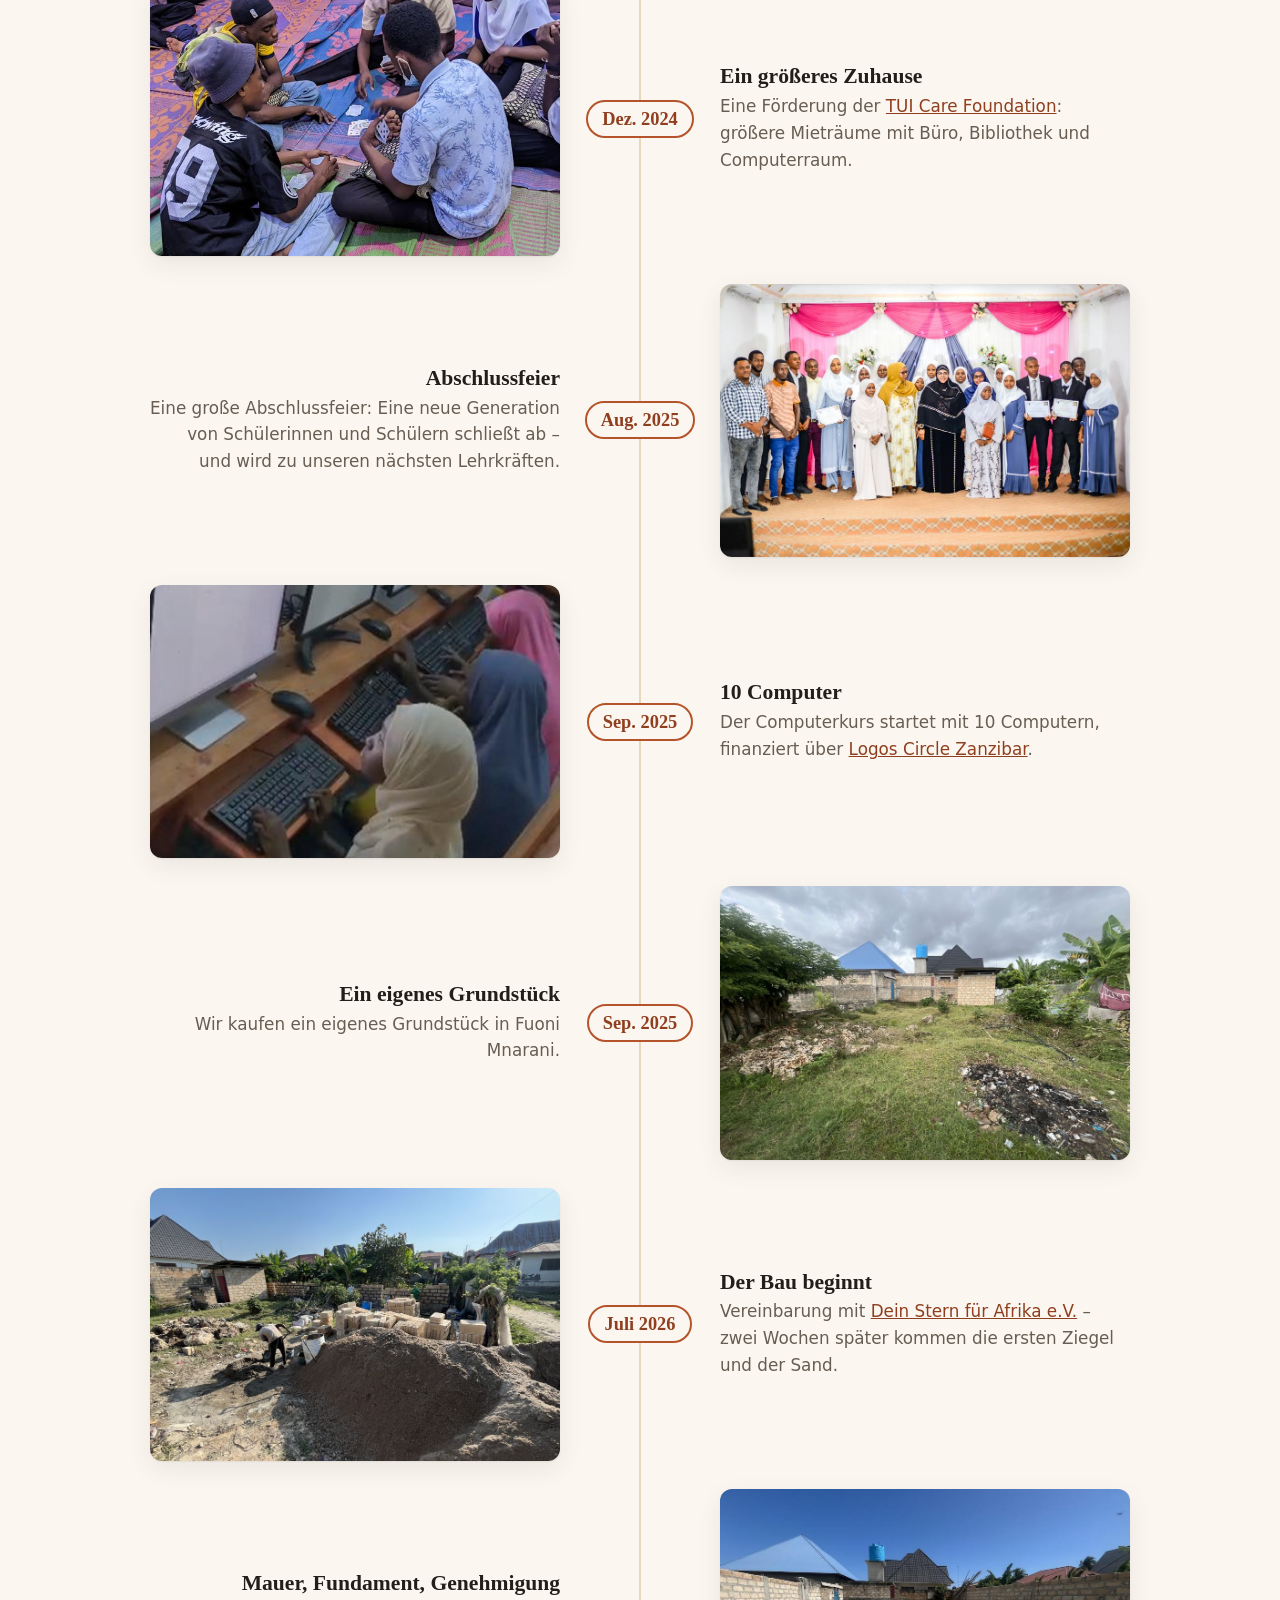
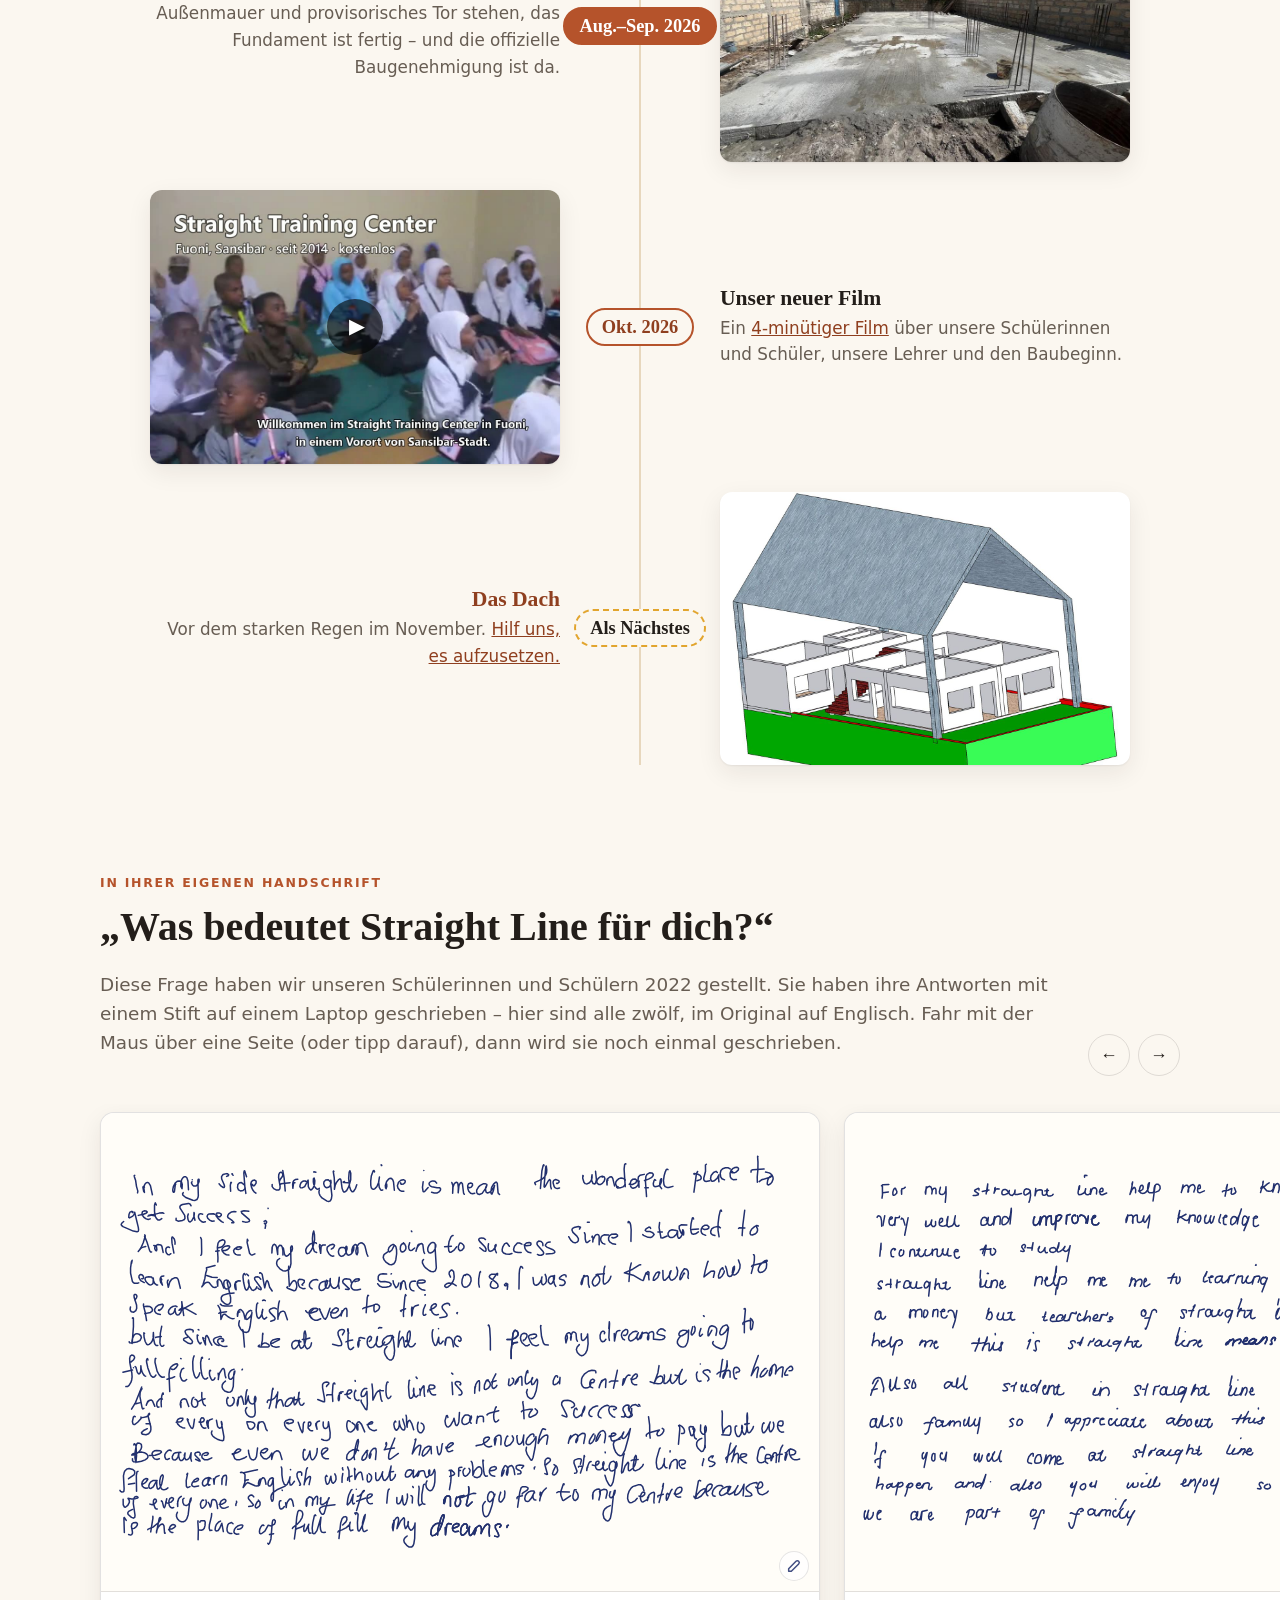
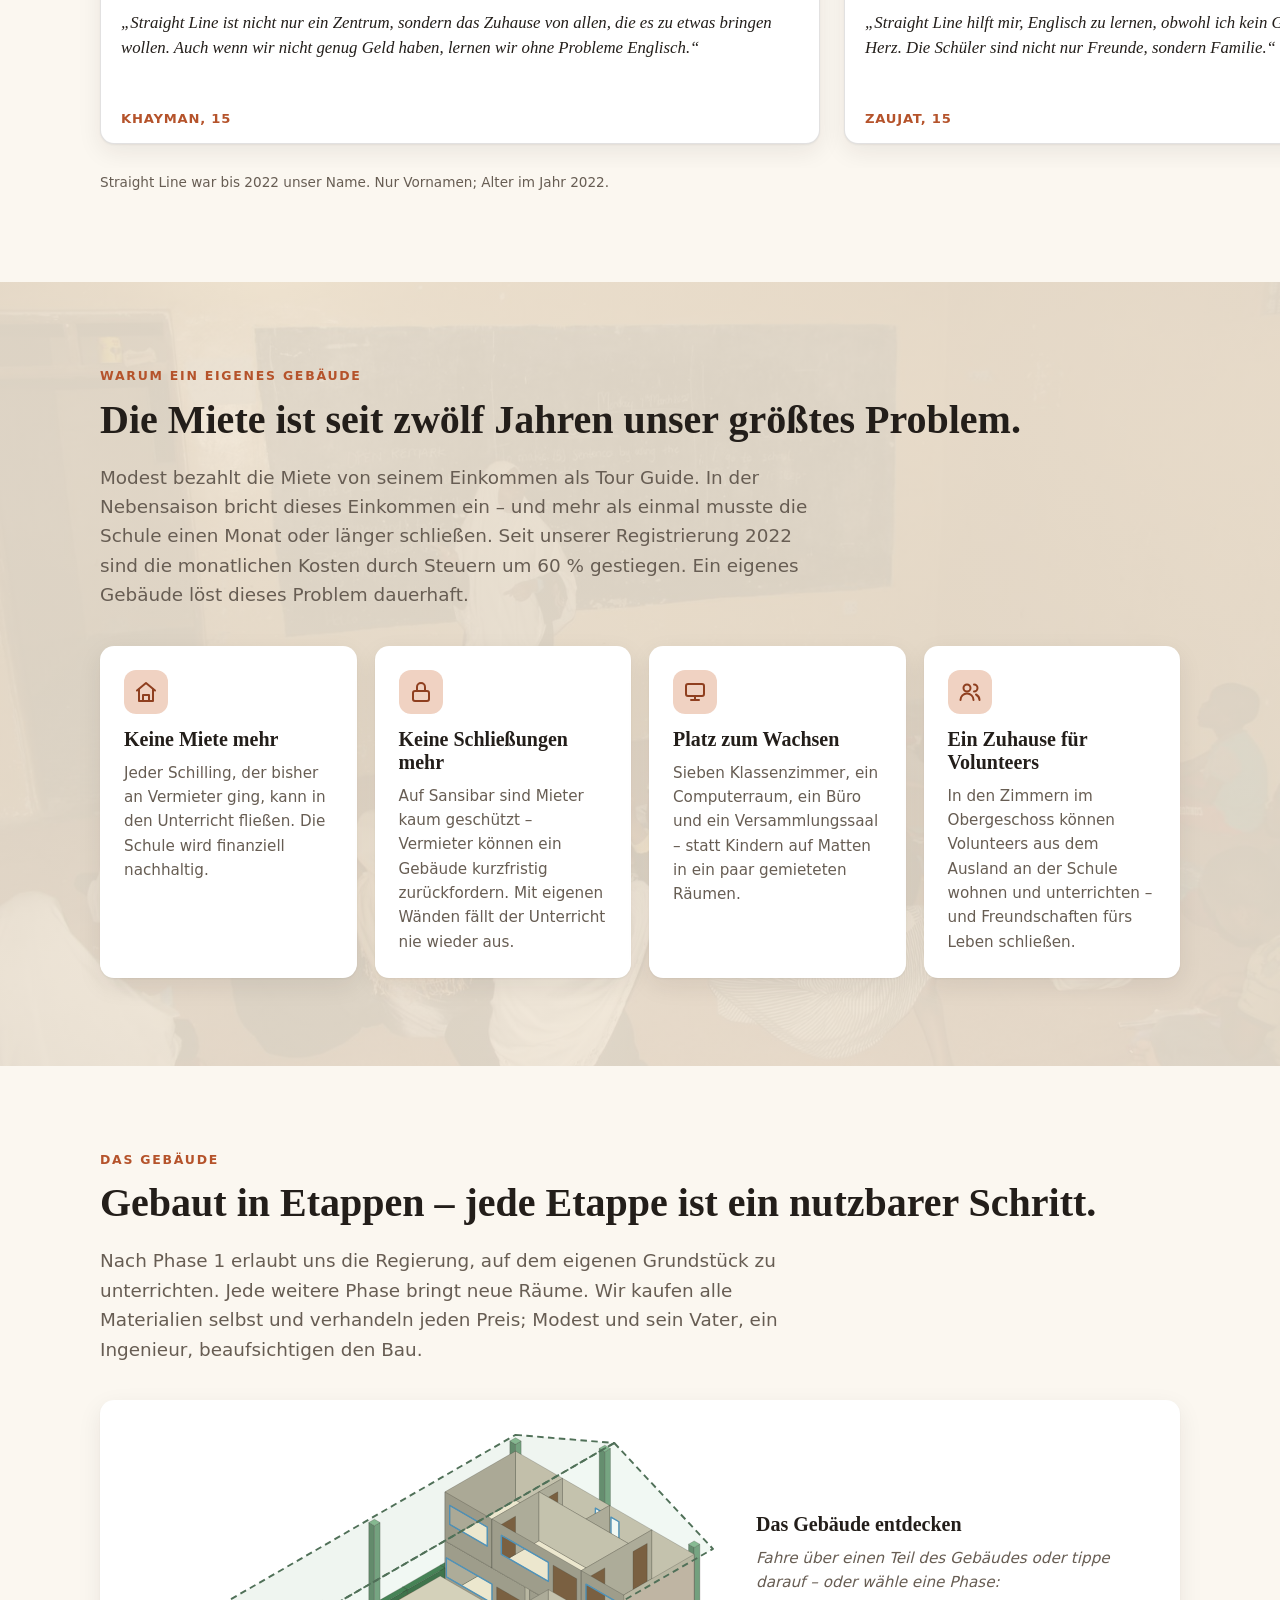
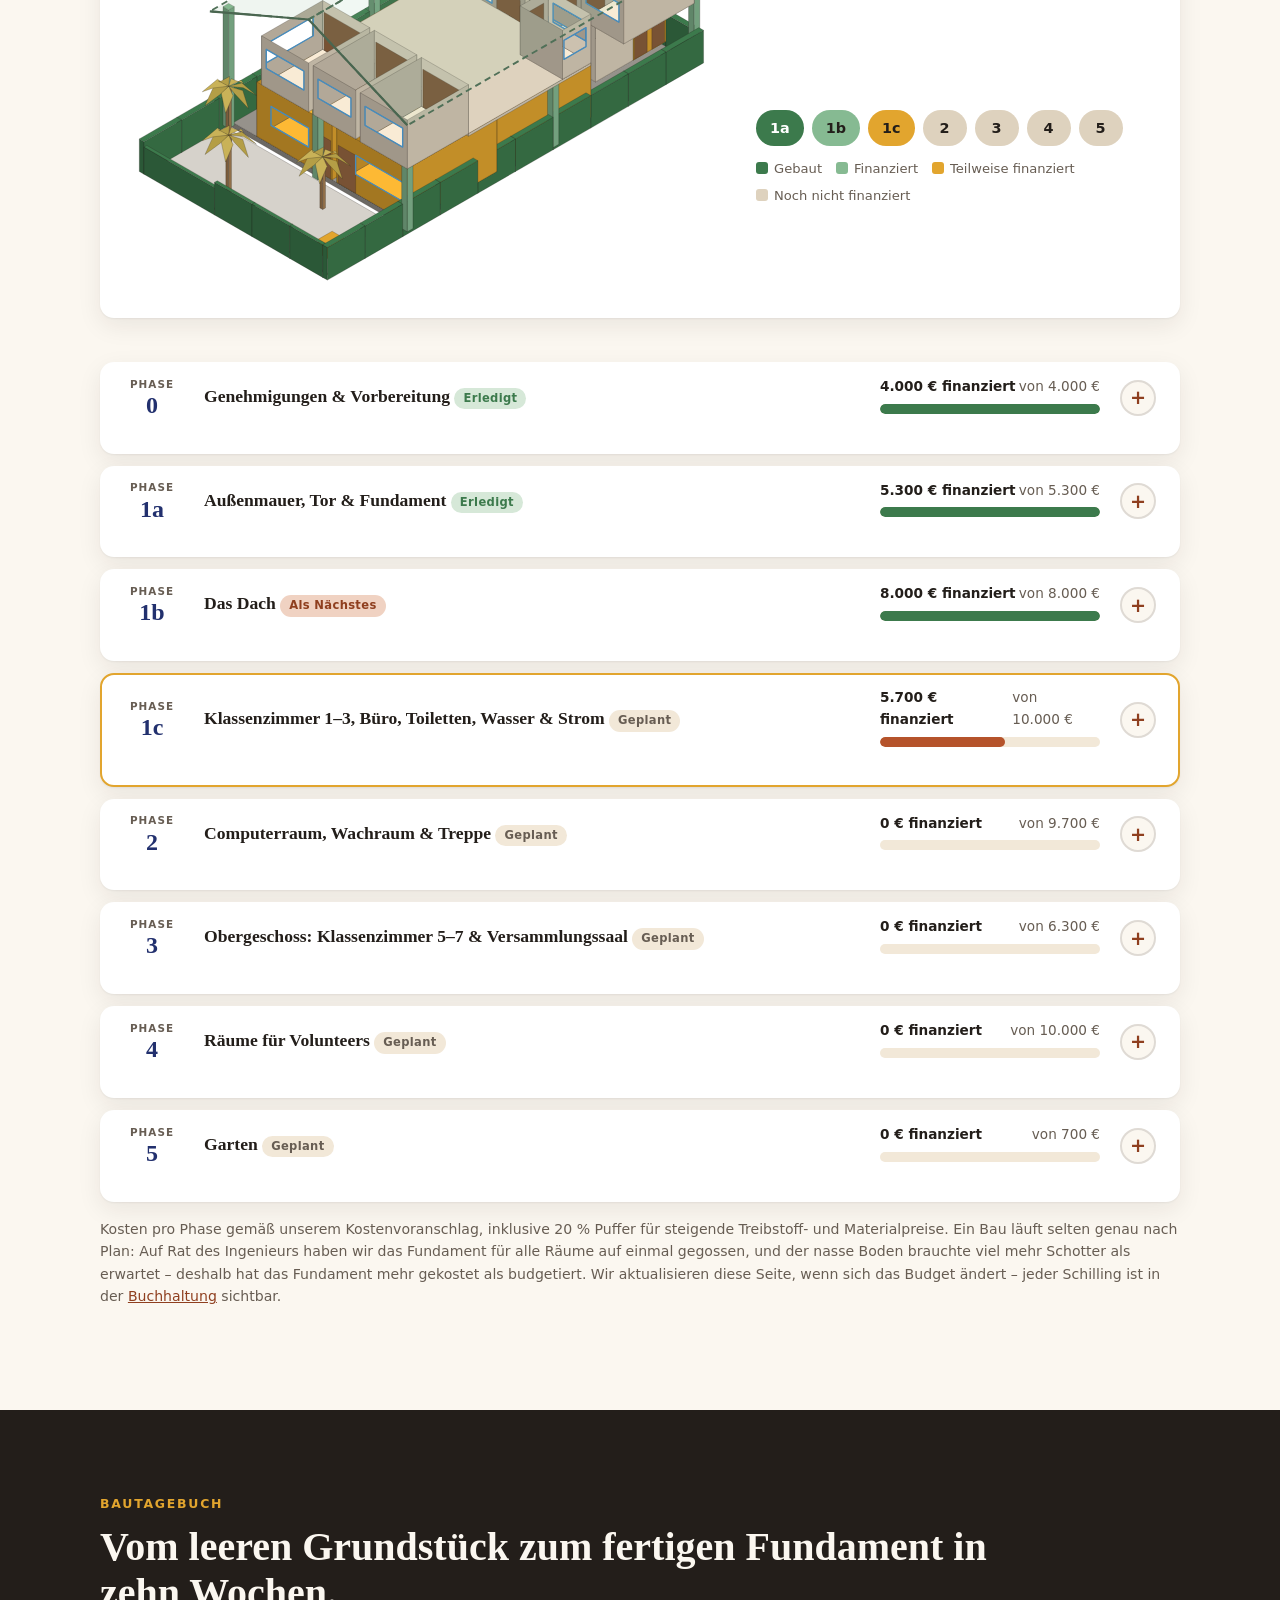
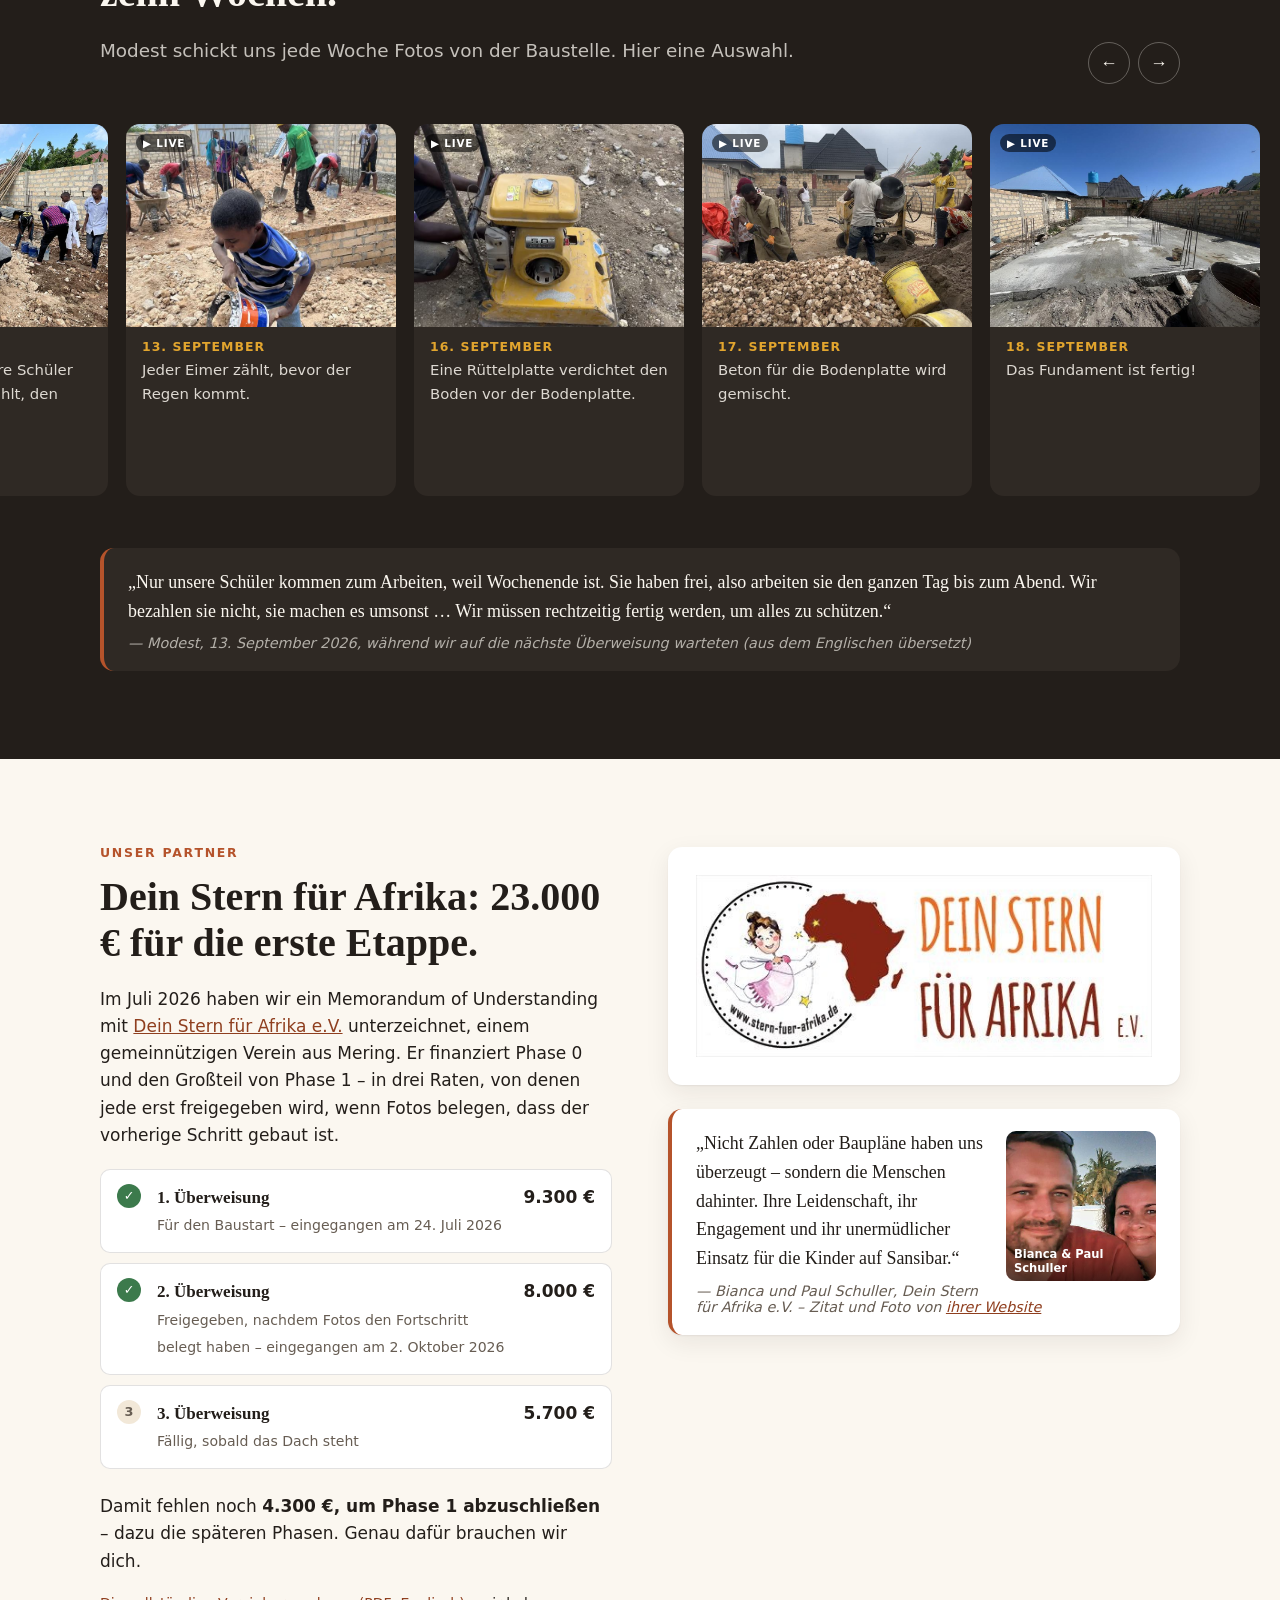
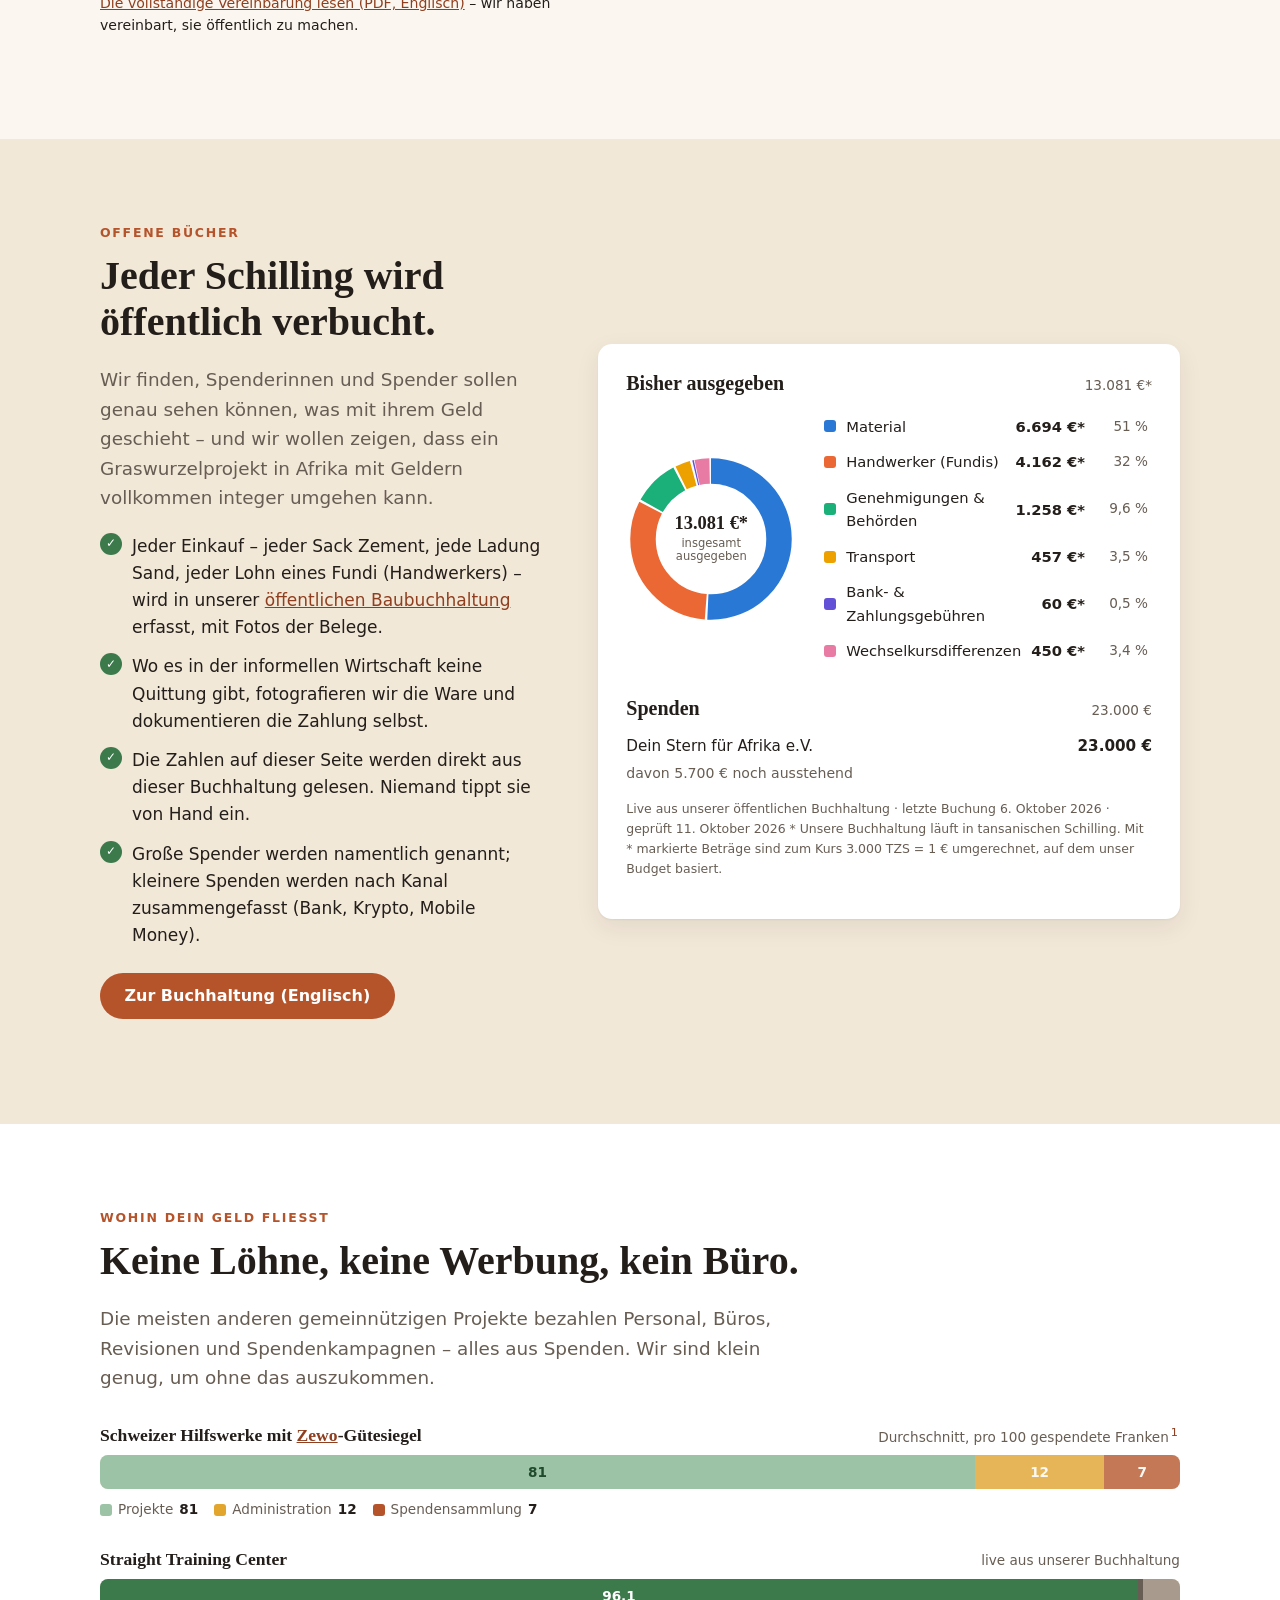
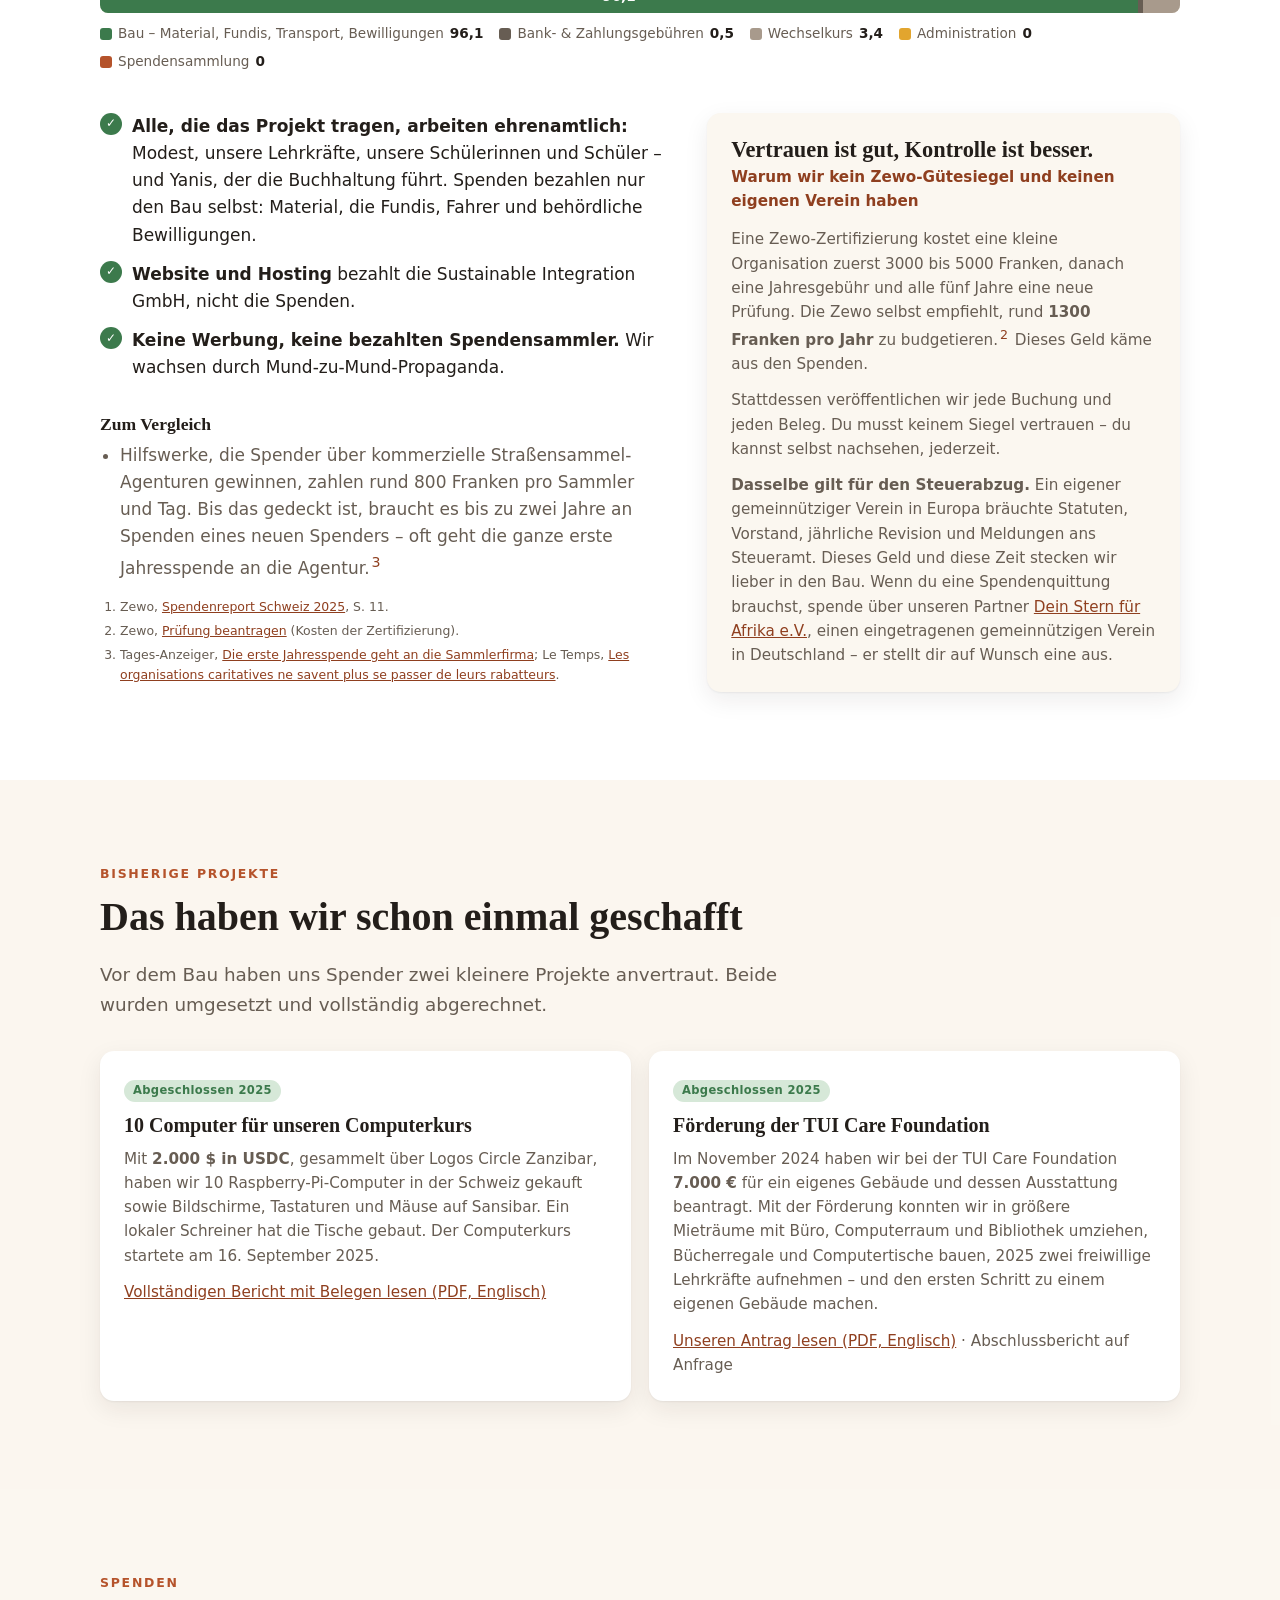
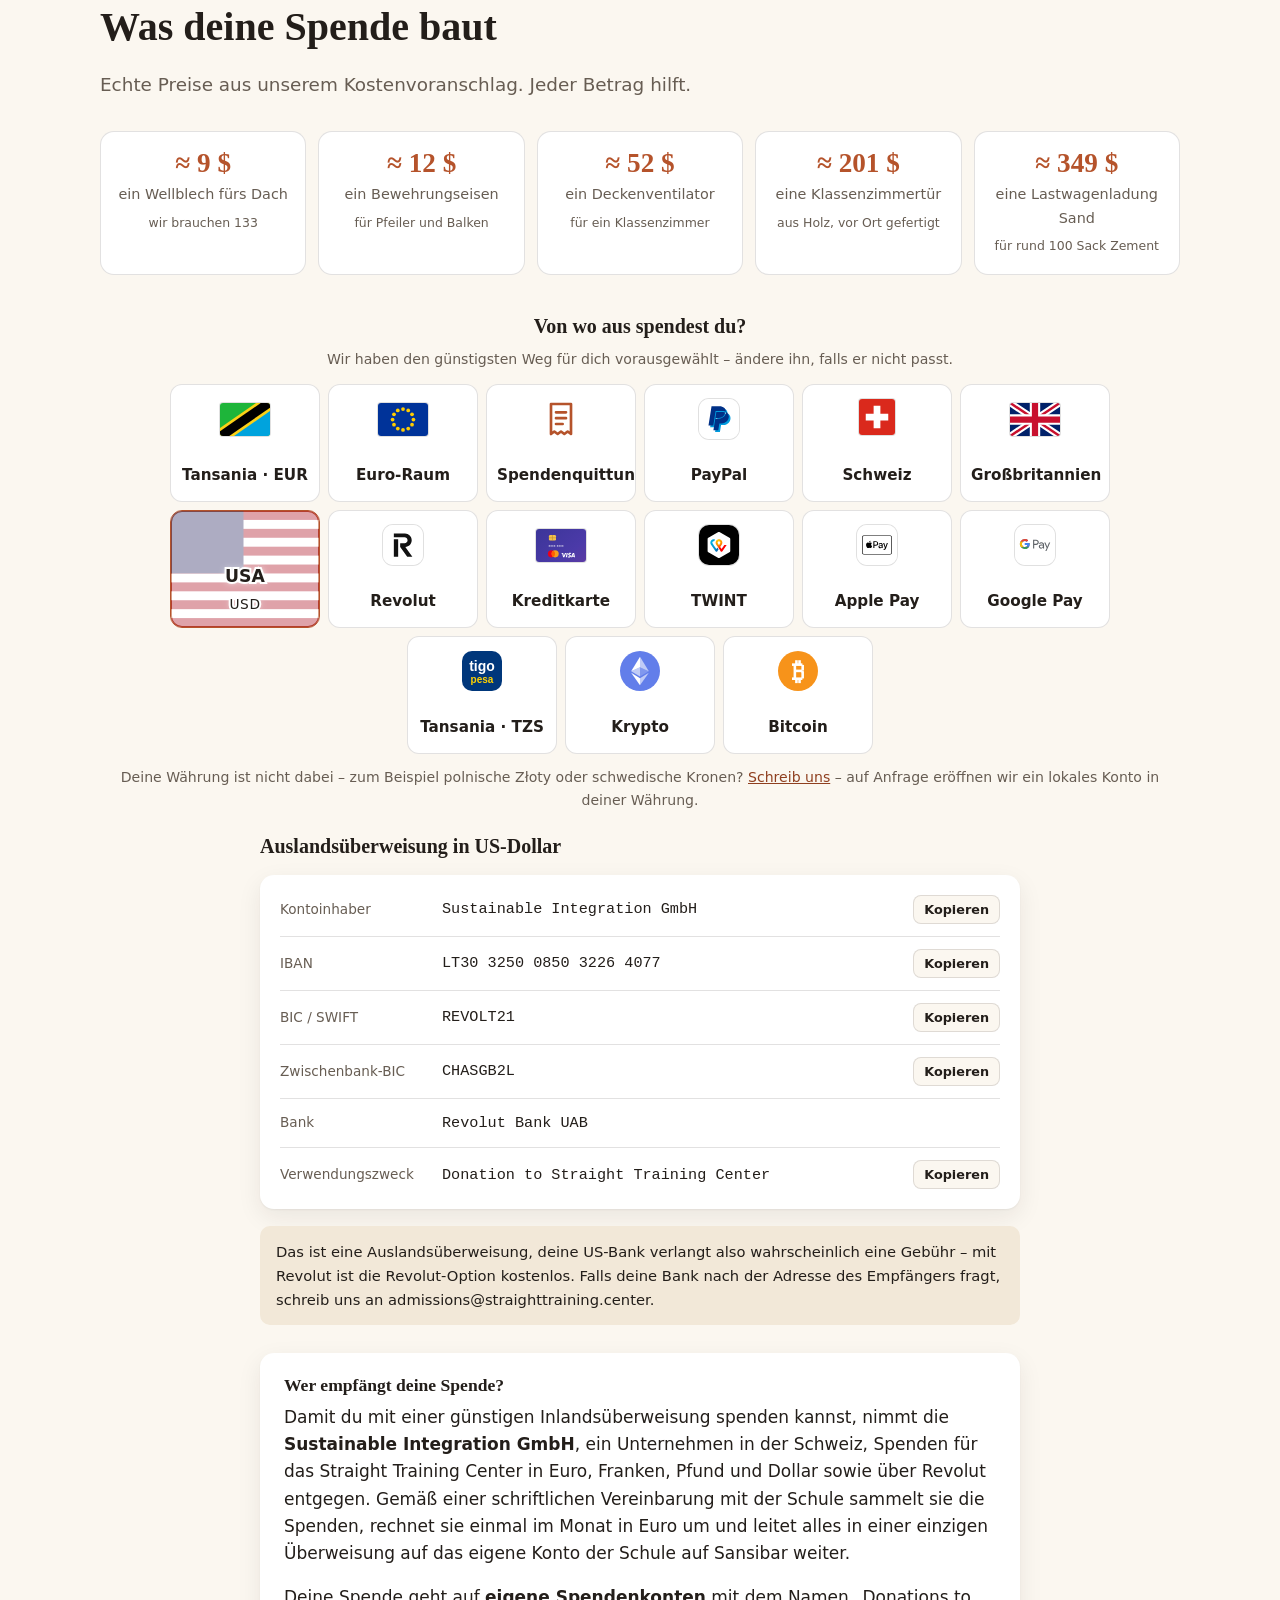
==== commit f7fe401c: "Real brand marks for TWINT, Apple Pay, Google Pay, PayPal; credit card tile with Visa and Mastercard" ====
--- a/de/index.html
+++ b/de/index.html
@@ -19,7 +19,7 @@
   <link rel="alternate" hreflang="de" href="https://donate.straighttraining.center/de/">
   <link rel="alternate" hreflang="x-default" href="https://donate.straighttraining.center/">
   <link rel="icon" href="../assets/img/logos/stc.jpg">
-  <link rel="stylesheet" href="../assets/css/style.css?v=20261021h">
+  <link rel="stylesheet" href="../assets/css/style.css?v=20261021k">
 </head>
 <body>
 
@@ -577,8 +577,8 @@
   </div>
 </footer>
 
-<script src="../assets/js/main.js?v=20261021h" defer></script>
-<script src="../assets/js/donate.js?v=20261021h" defer></script>
-<script src="../assets/js/model.js?v=20261021h" defer></script>
+<script src="../assets/js/main.js?v=20261021k" defer></script>
+<script src="../assets/js/donate.js?v=20261021k" defer></script>
+<script src="../assets/js/model.js?v=20261021k" defer></script>
 </body>
 </html>
--- a/assets/css/style.css
+++ b/assets/css/style.css
@@ -755,3 +755,11 @@
 .fee-table tr:last-child td { border-bottom: 0; }
 
 .region-picker button b, .region-picker button span { white-space: nowrap; }
+
+/* Brand marks on the tiles; white outline so the label stays readable over a filled logo */
+.r-icon.brand { border-radius: 10px; box-shadow: 0 0 0 1px rgba(0, 0, 0, .12); }
+.region-picker button:hover b, .region-picker button:focus-visible b, .region-picker button[aria-checked="true"] b,
+.region-picker button:hover span, .region-picker button:focus-visible span, .region-picker button[aria-checked="true"] span {
+  -webkit-text-stroke: 4px #fff; paint-order: stroke fill; text-shadow: 0 0 8px #fff, 0 0 4px #fff; }
+.pay-btn .r-icon.flag.creditcard { width: 38px; height: 25px; }
+@media (max-width: 360px) { .region-picker button b, .region-picker button span { white-space: normal; } }
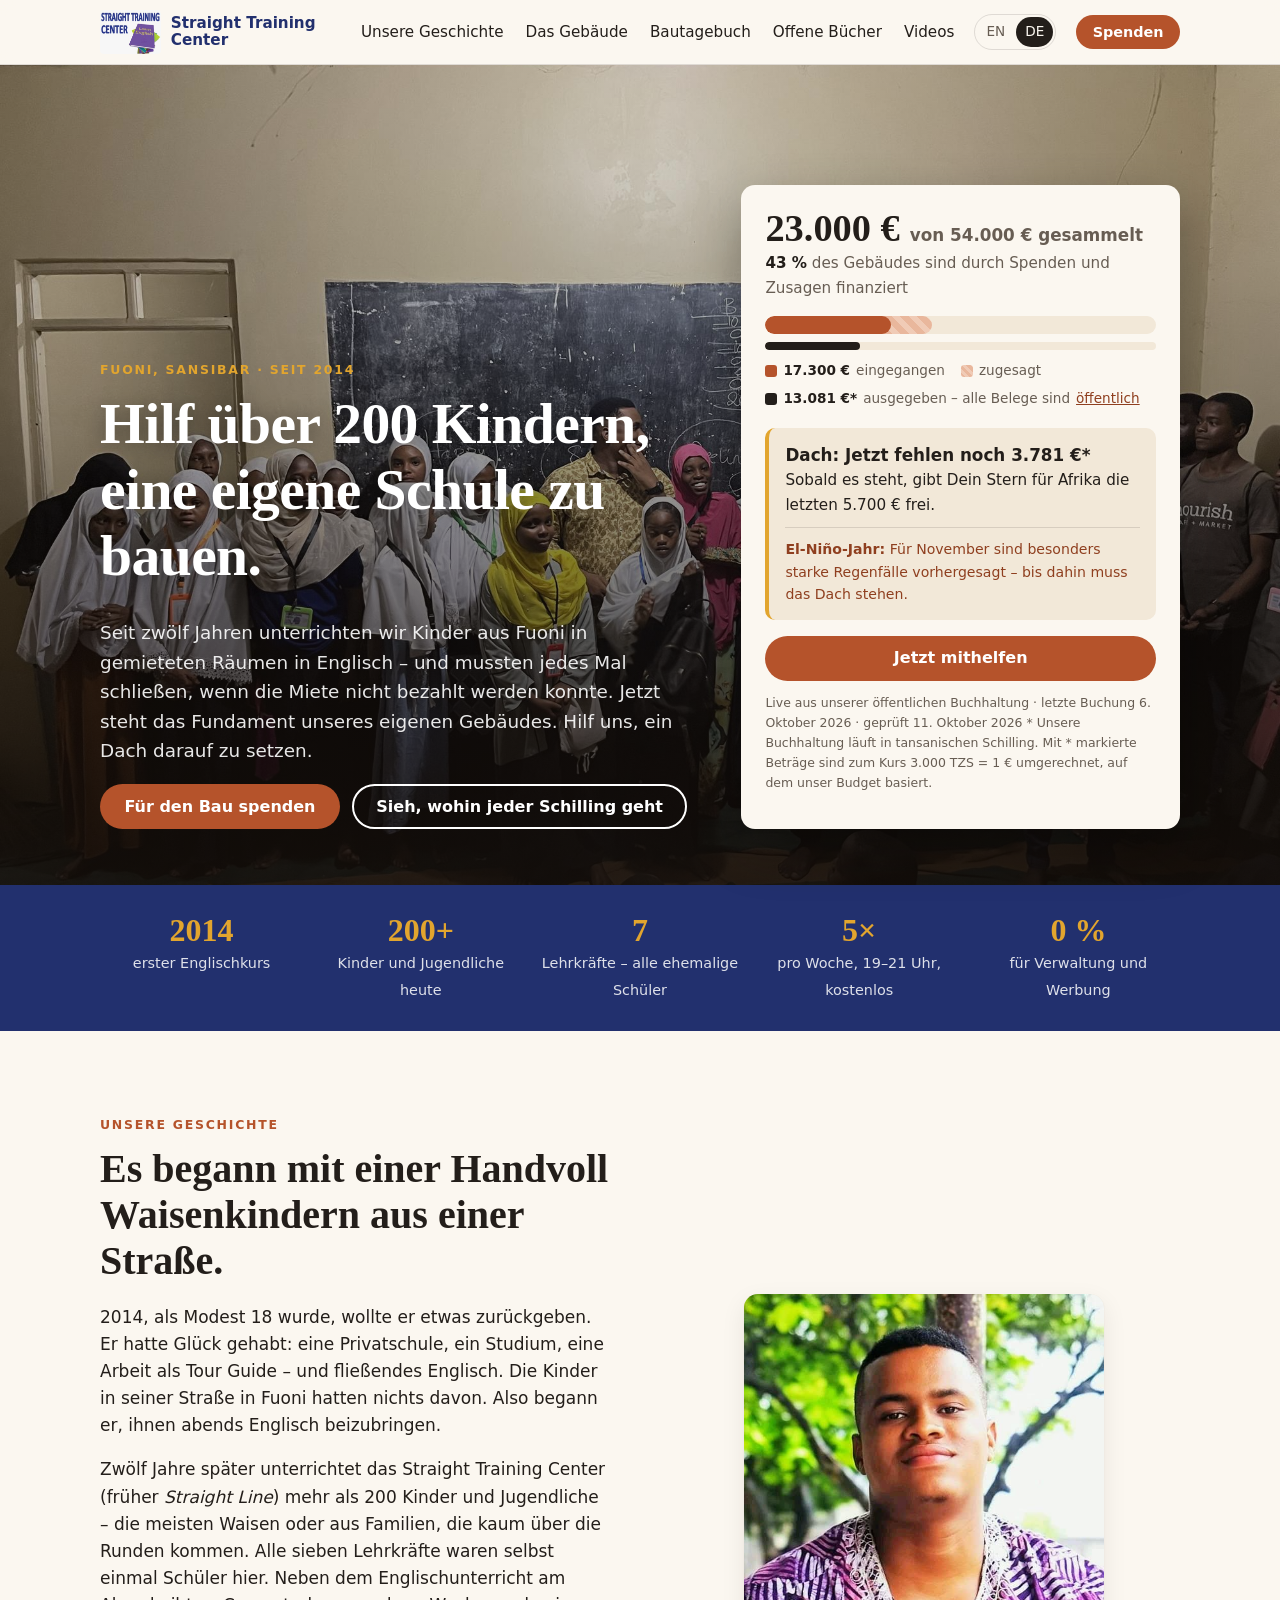
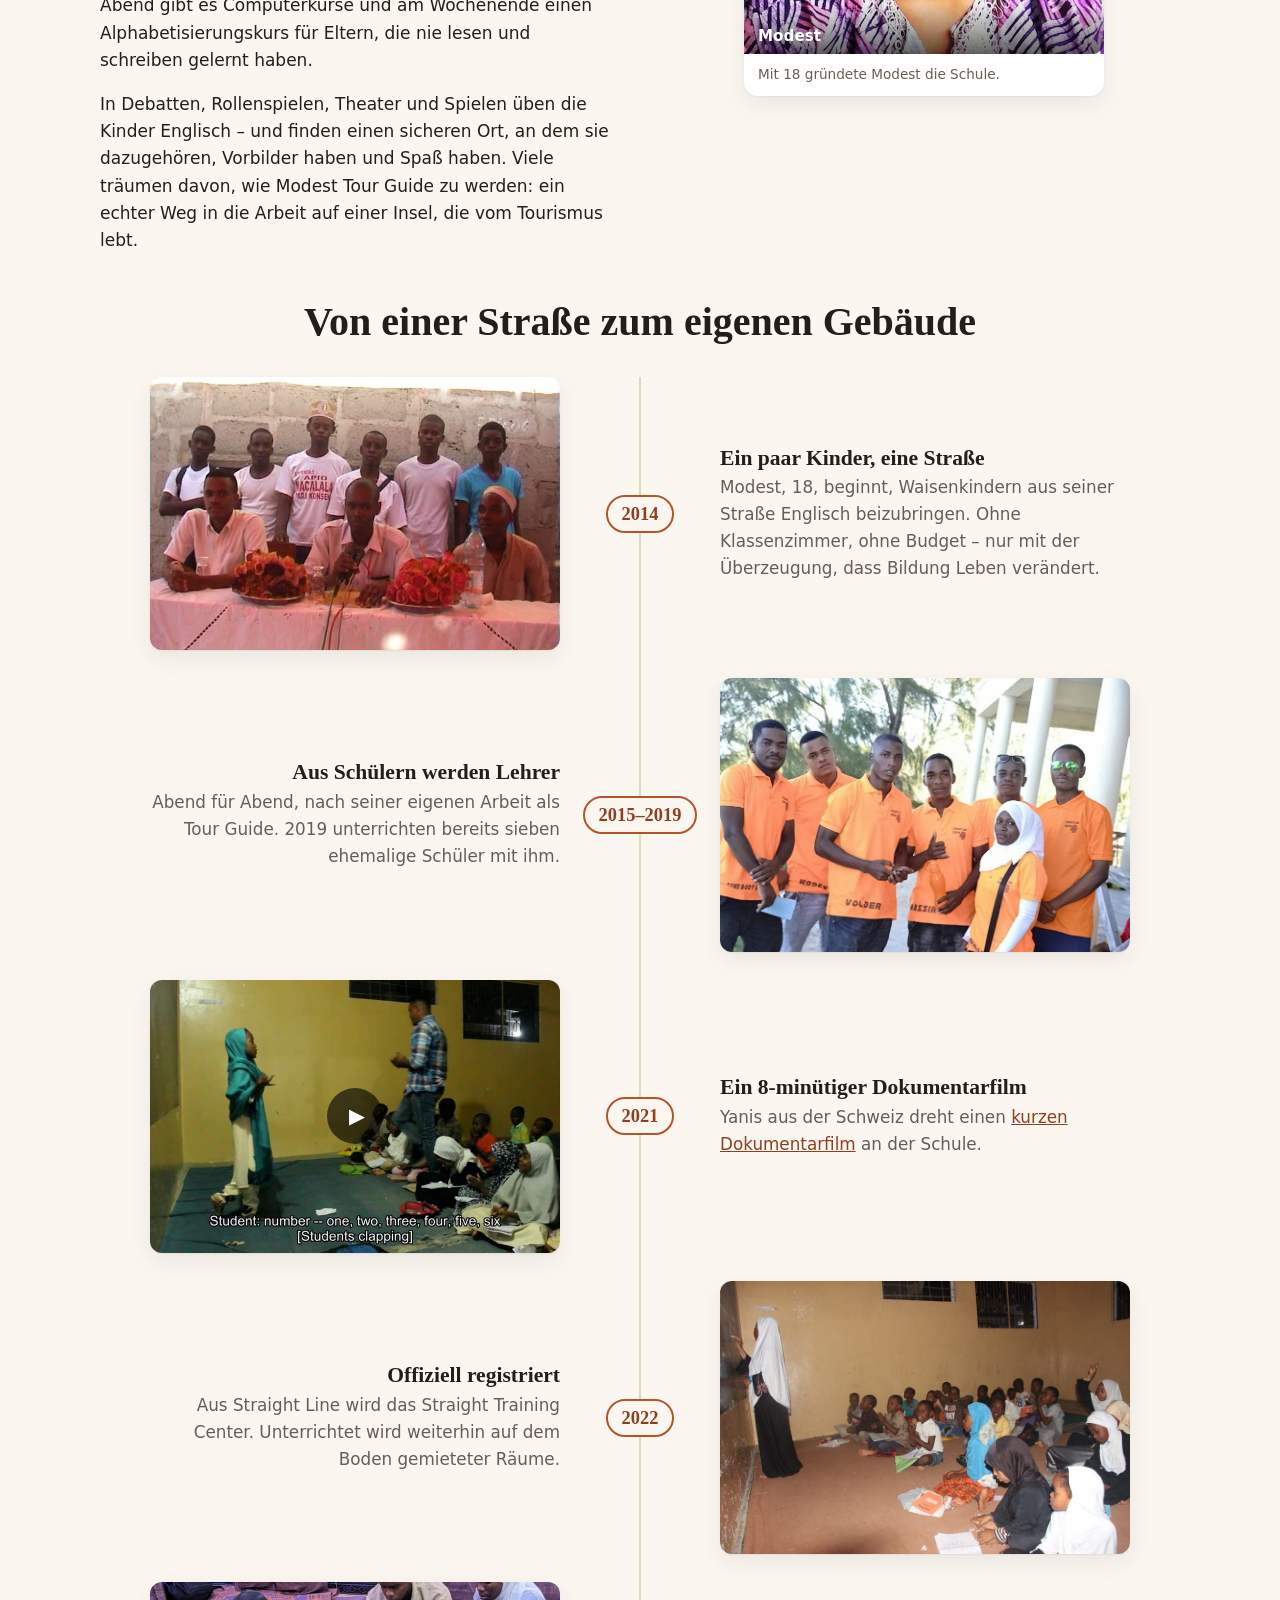
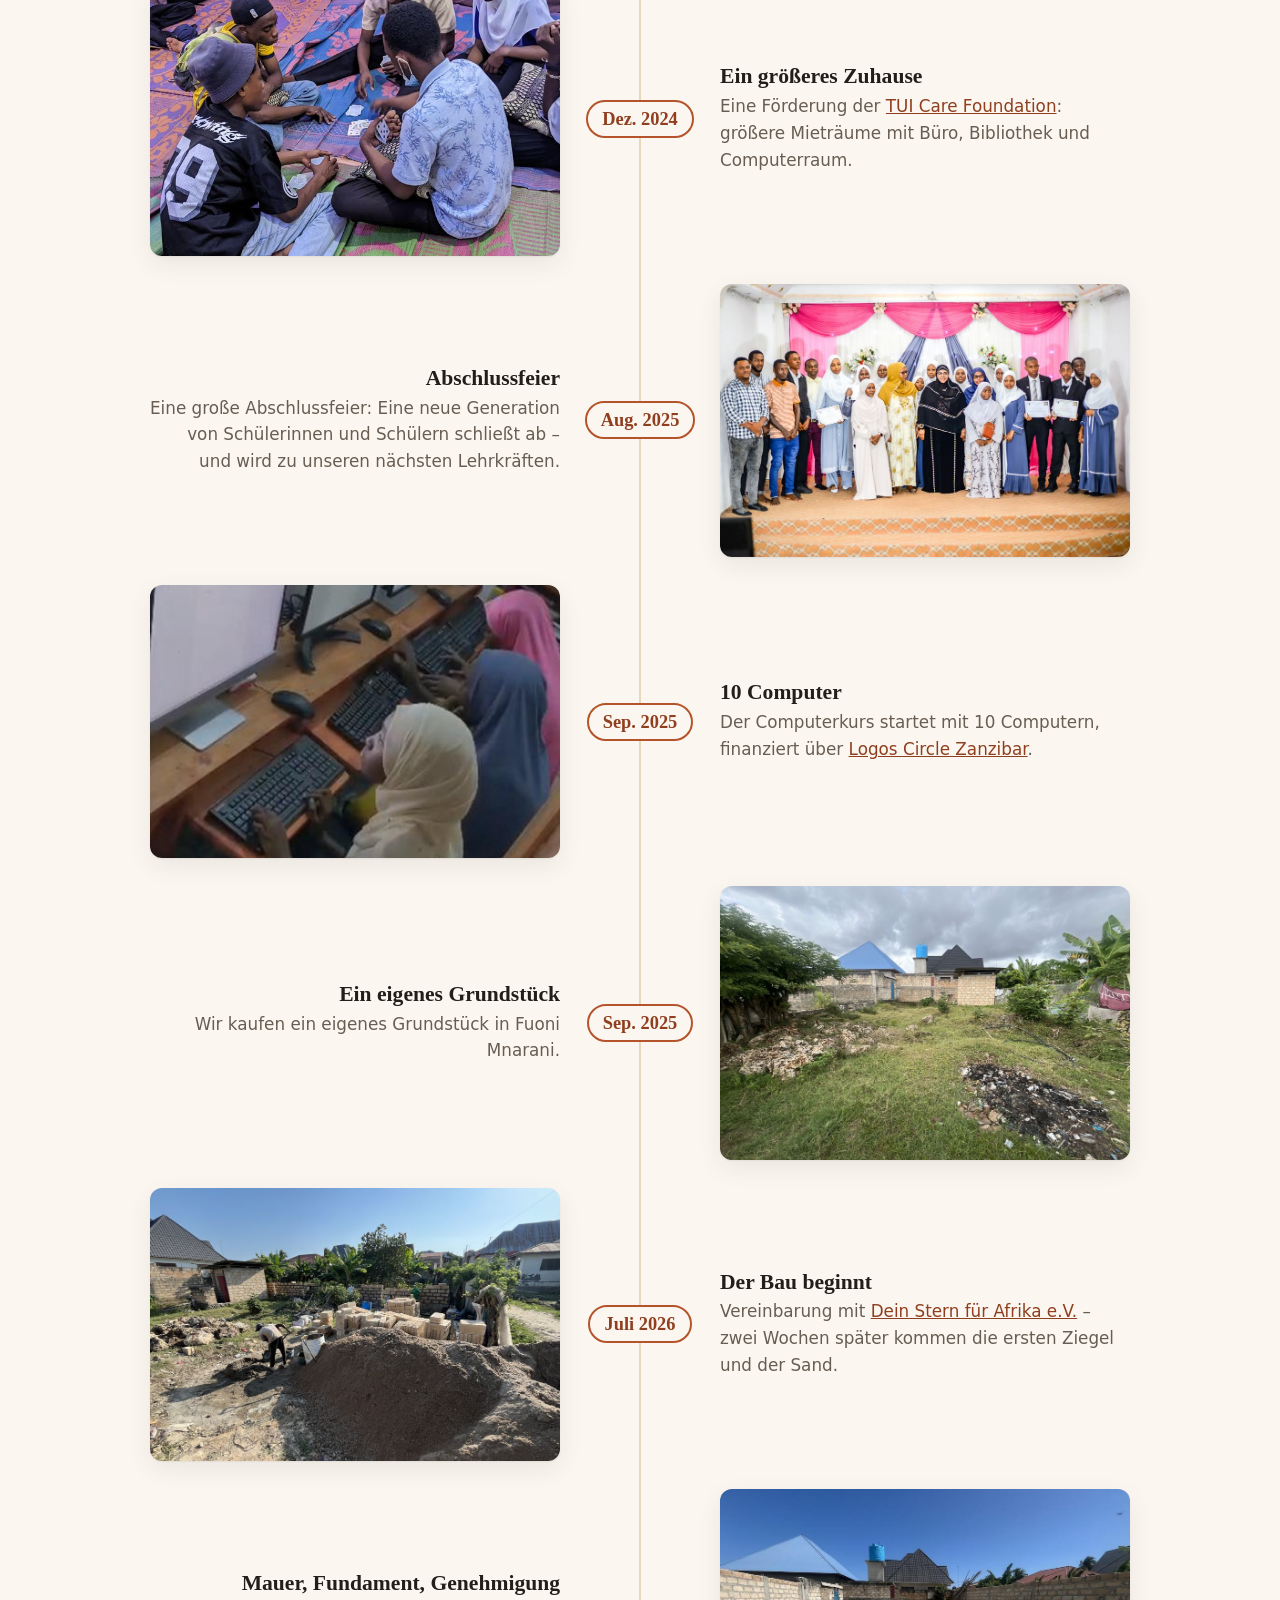
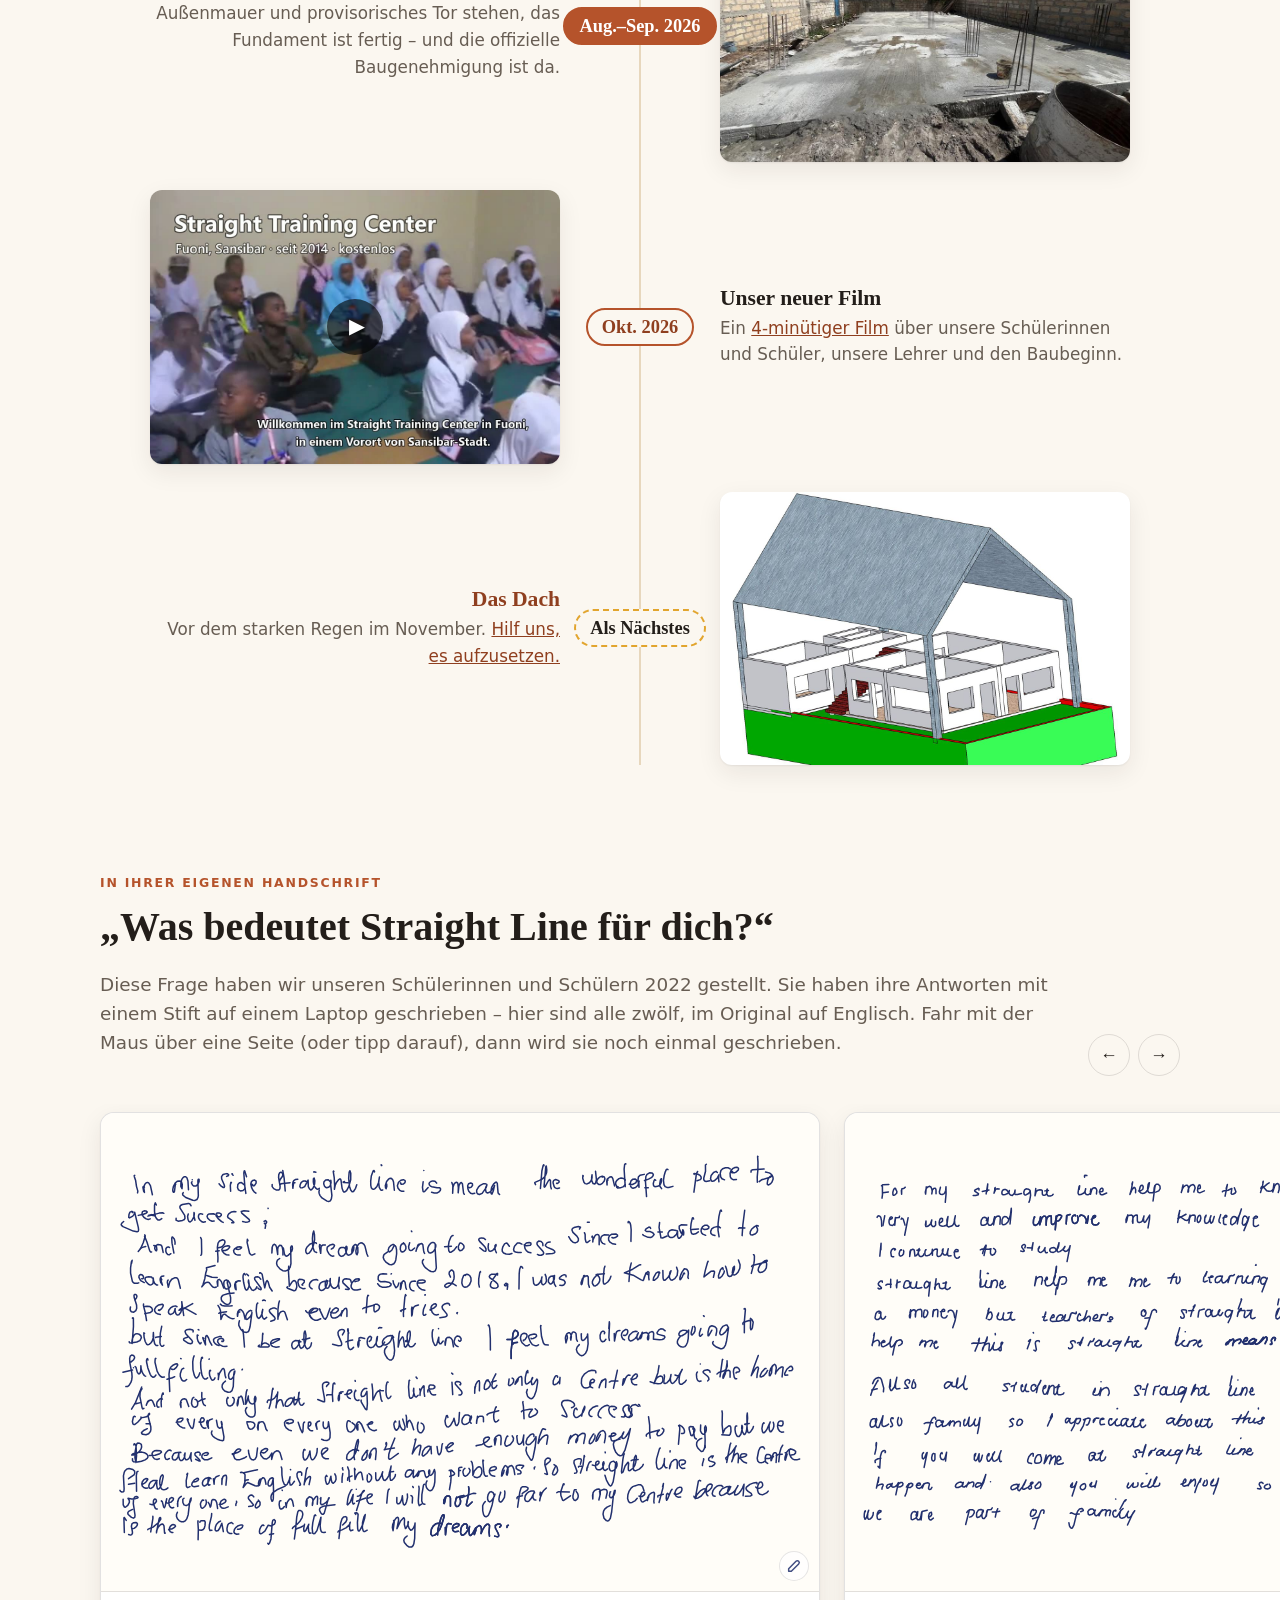
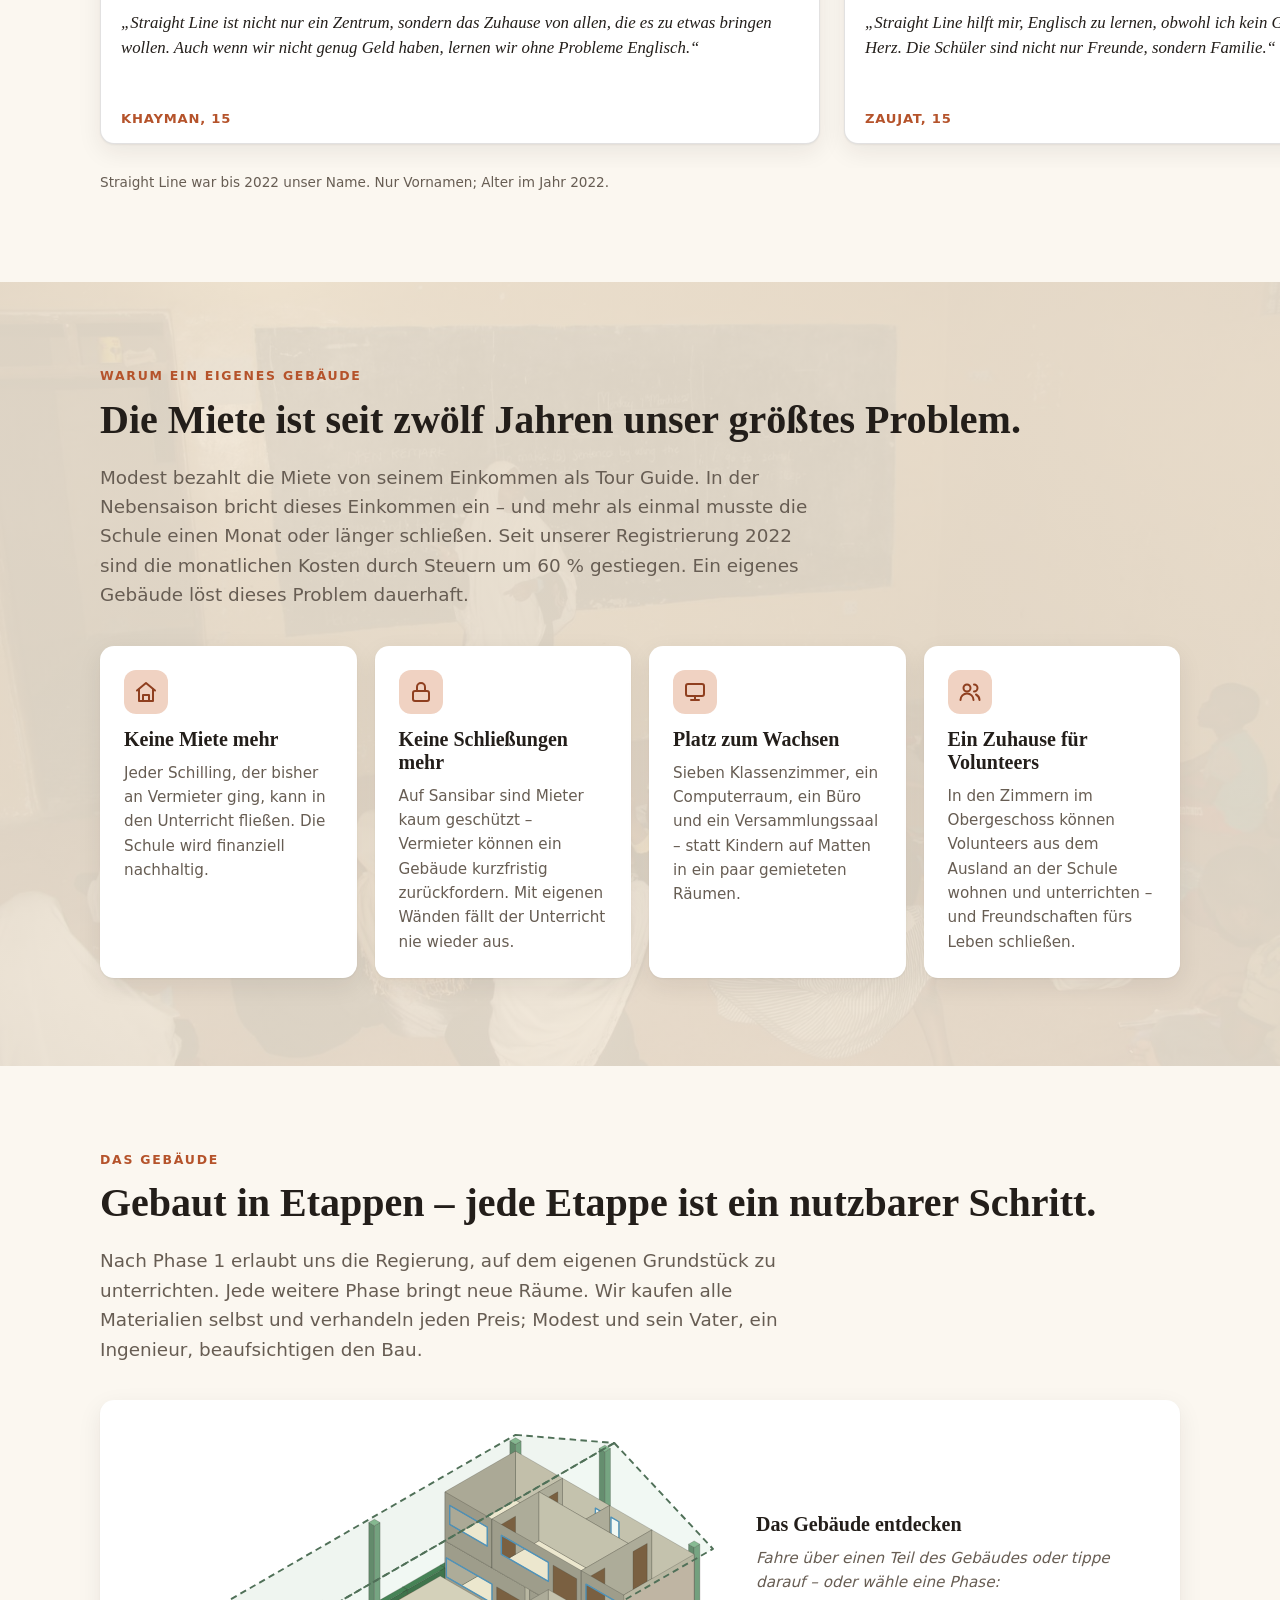
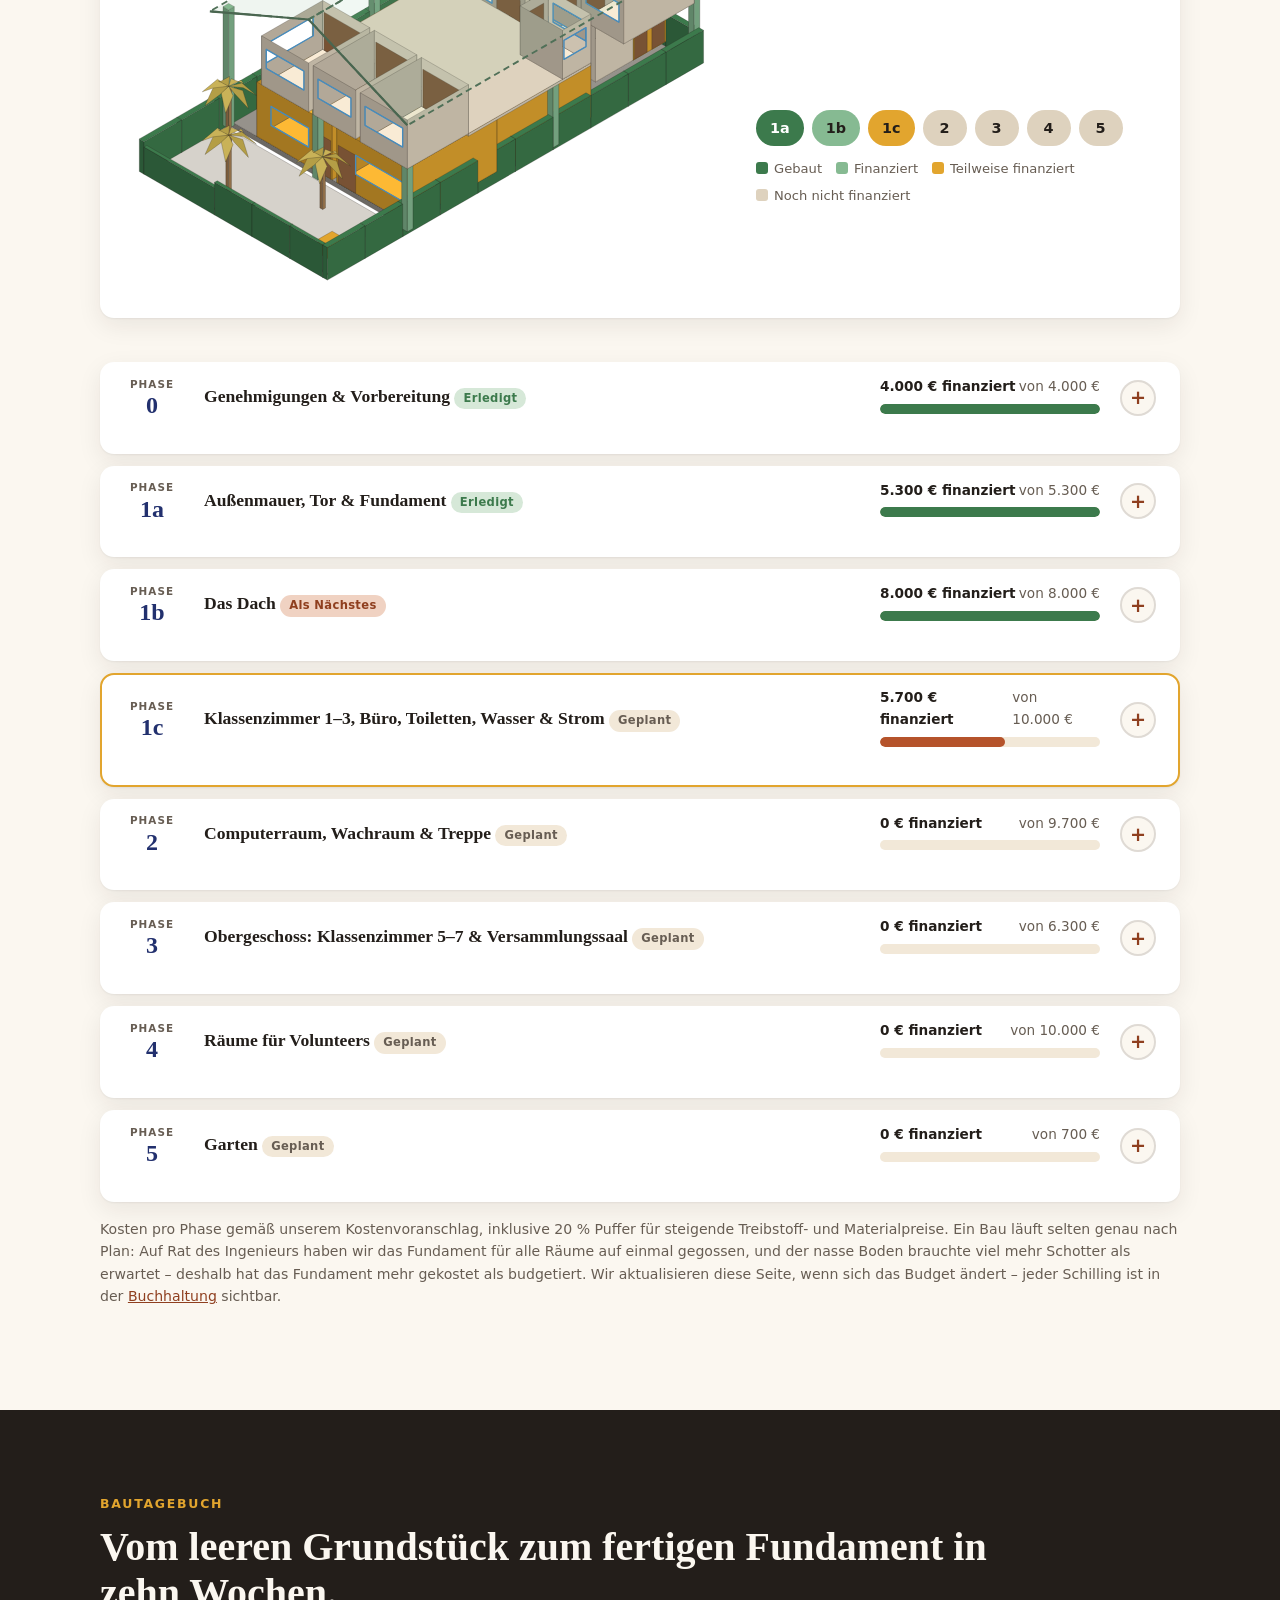
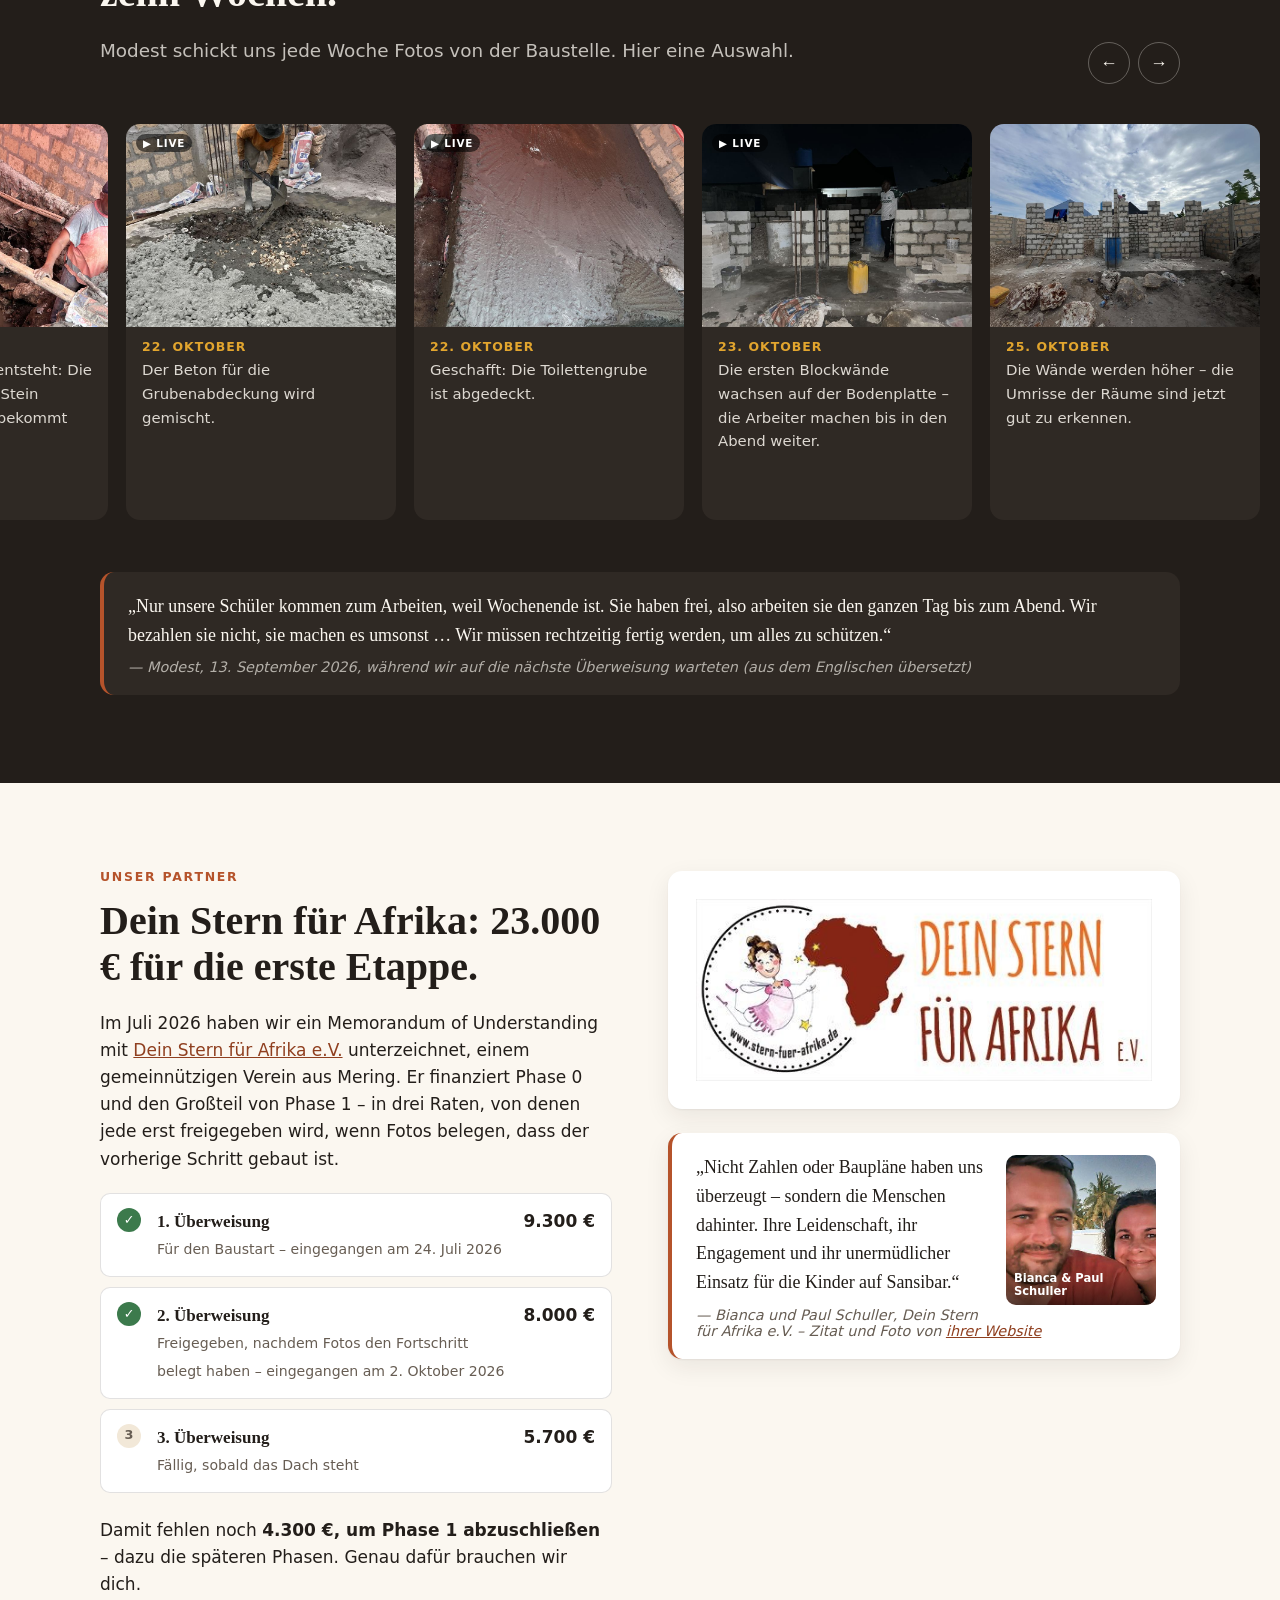
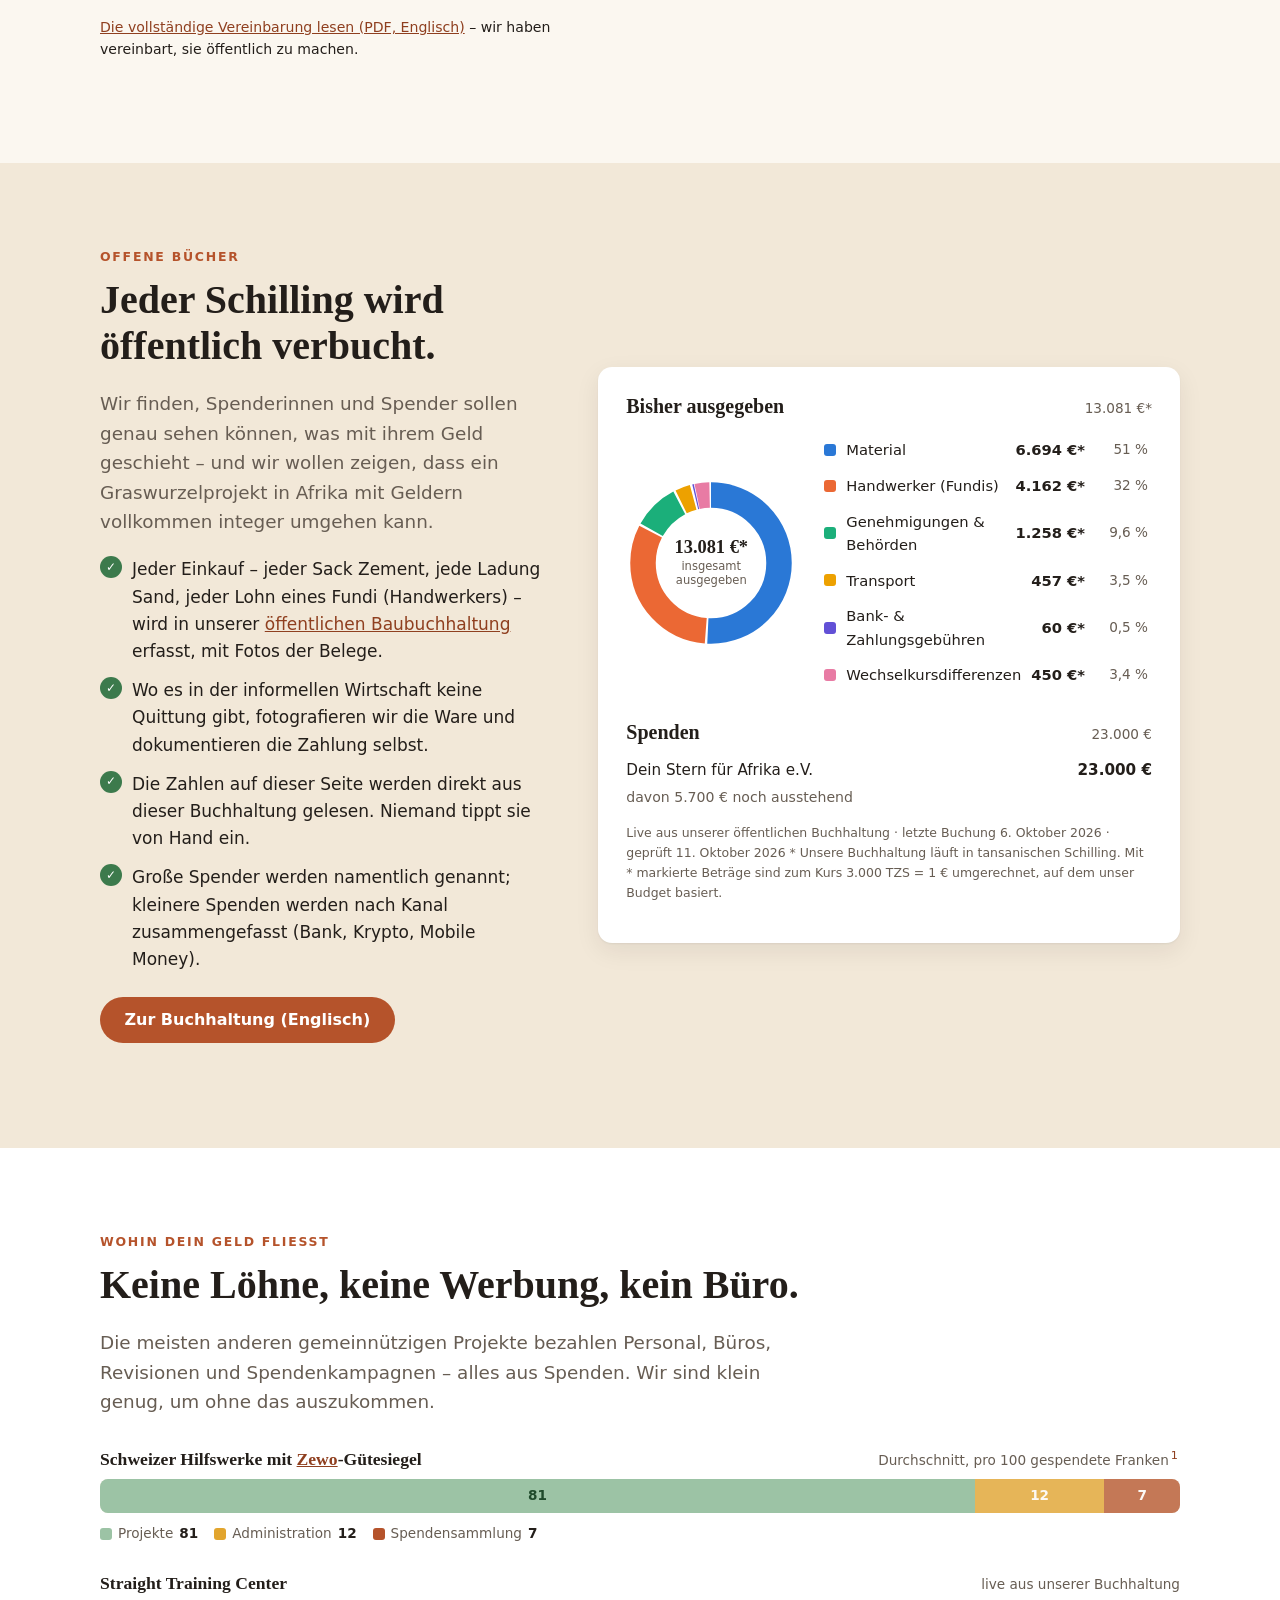
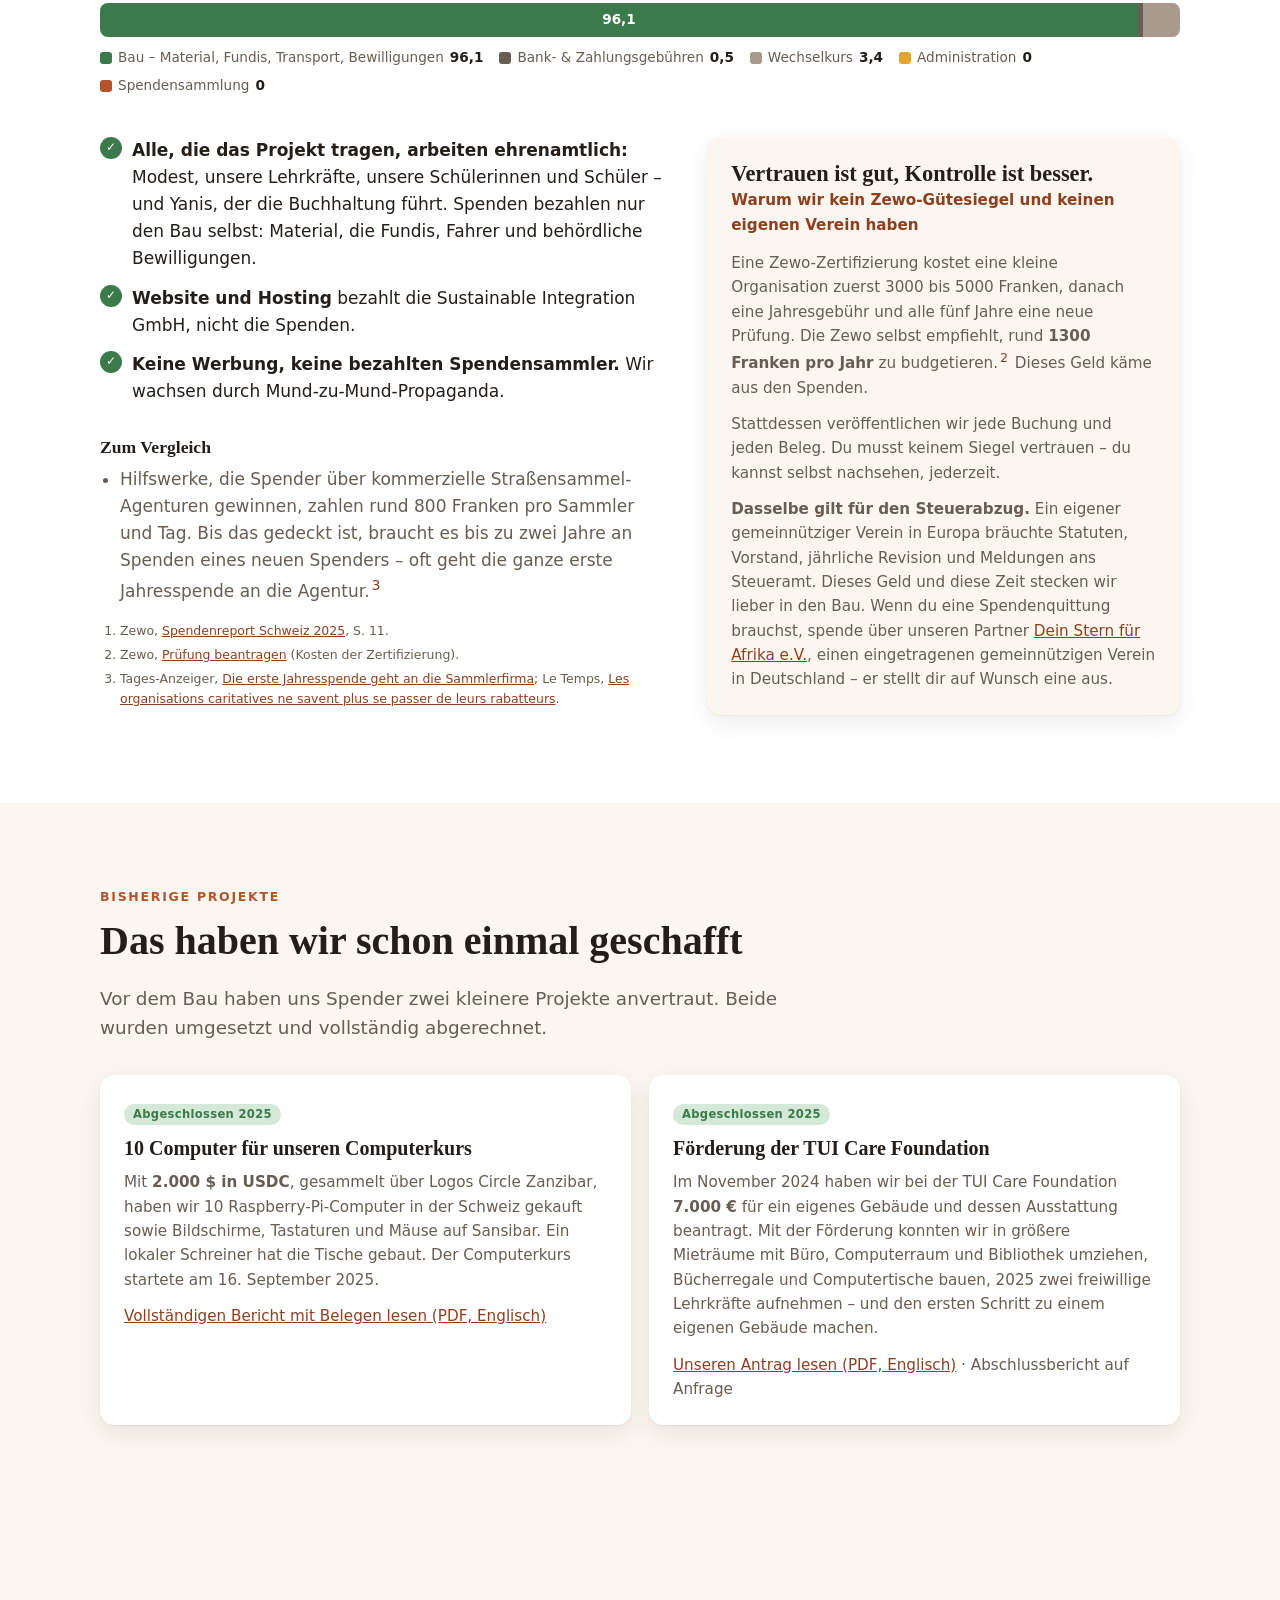
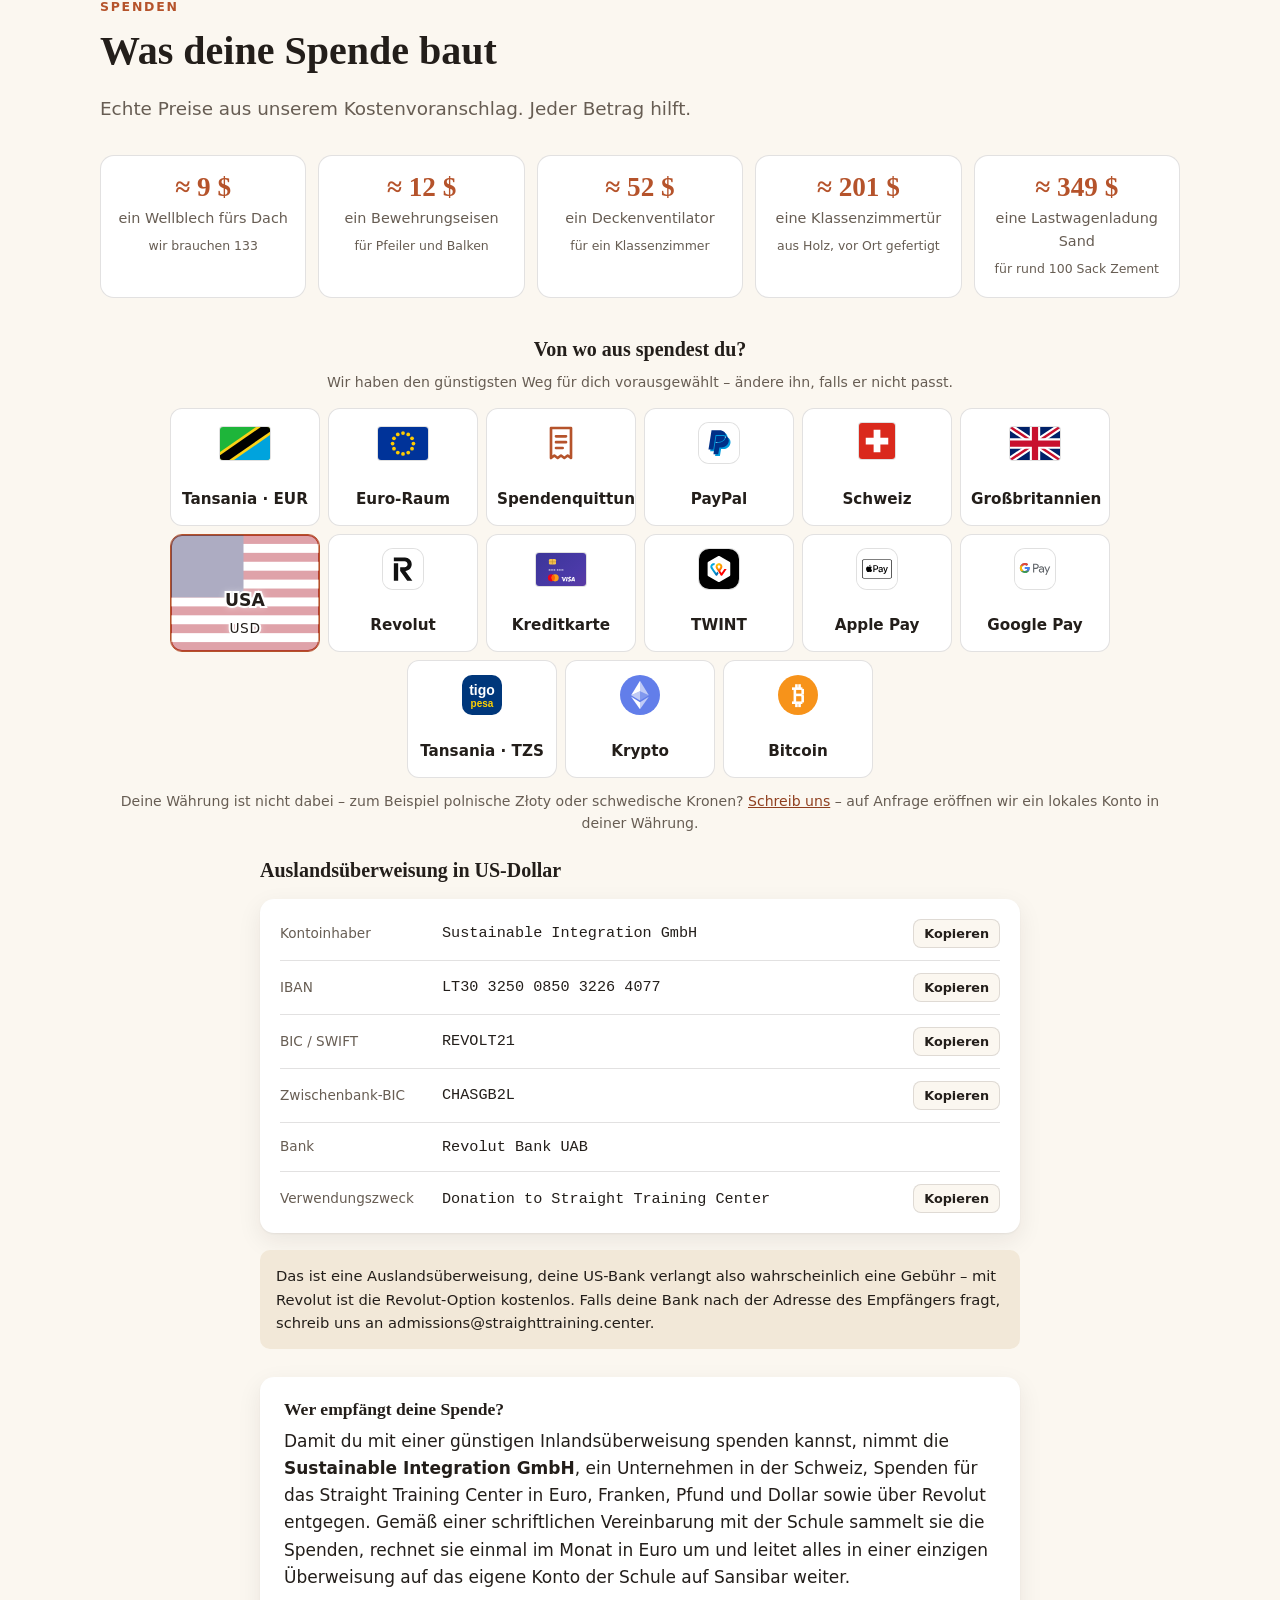
==== commit 33eb1da5: "Diary: add October construction photos and live clips Rubble, bricks, toilet pit, walls (7-25 Oct) w" ====
--- a/de/index.html
+++ b/de/index.html
@@ -314,6 +314,16 @@
     <figure data-live="../assets/video/live/d-2026-09-16-compactor"><img src="../assets/img/photos/d-2026-09-16-compactor.jpg" alt="Eine Rüttelplatte auf der Baustelle" loading="lazy"><figcaption><time datetime="2026-09-16">16. September</time>Eine Rüttelplatte verdichtet den Boden vor der Bodenplatte.</figcaption></figure>
     <figure data-live="../assets/video/live/d-2026-09-17-concrete"><img src="../assets/img/photos/d-2026-09-17-concrete.jpg" alt="Arbeiter mischen Beton" loading="lazy"><figcaption><time datetime="2026-09-17">17. September</time>Beton für die Bodenplatte wird gemischt.</figcaption></figure>
     <figure data-live="../assets/video/live/d-2026-09-18-foundation-complete"><img src="../assets/img/photos/d-2026-09-18-foundation-complete.jpg" alt="Die fertige Betonbodenplatte" loading="lazy"><figcaption><time datetime="2026-09-18">18. September</time>Das Fundament ist fertig!</figcaption></figure>
+    <figure><img src="../assets/img/photos/d-2026-10-07-rubble-gaps.jpg" alt="Die offenen Lücken neben dem Fundament" loading="lazy"><figcaption><time datetime="2026-10-07">7. Oktober</time>Vor dem Mauern müssen die Lücken neben dem Fundament aufgefüllt und abgedeckt werden. Dafür braucht es ein bis zwei Lastwagenladungen Schotter.</figcaption></figure>
+    <figure><img src="../assets/img/photos/d-2026-10-07-rubble-truck.jpg" alt="Ein Lastwagen mit Schotter am Baustellentor" loading="lazy"><figcaption><time datetime="2026-10-07">7. Oktober</time>Die erste Lastwagenladung Schotter trifft ein.</figcaption></figure>
+    <figure><img src="../assets/img/photos/d-2026-10-11-bricks.jpg" alt="Ziegelstapel auf der fertigen Bodenplatte" loading="lazy"><figcaption><time datetime="2026-10-11">11. Oktober</time>Noch eine Ladung Schotter – und die Ziegel sind da, gestapelt und bereit zum Mauern.</figcaption></figure>
+    <figure data-live="../assets/video/live/d-2026-10-20-digging"><img src="../assets/img/photos/d-2026-10-20-digging.jpg" alt="Ein Arbeiter gräbt tief unten in der Toilettengrube, ein Kollege schaut vom Rand zu" loading="lazy"><figcaption><time datetime="2026-10-20">20. Oktober</time>Die Toilettengrube wird von Hand ausgehoben – tief im Boden, Schaufel für Schaufel.</figcaption></figure>
+    <figure data-live="../assets/video/live/d-2026-10-20-rubble-stones"><img src="../assets/img/photos/d-2026-10-20-rubble-stones.jpg" alt="Ein Haufen Bruchsteine, dahinter stehen drei Männer" loading="lazy"><figcaption><time datetime="2026-10-20">20. Oktober</time>Der Aushub für die Toilettengrube geht weiter, und Lastwagen liefern Bruchsteine.</figcaption></figure>
+    <figure data-live="../assets/video/live/d-2026-10-21-toilet-pit"><img src="../assets/img/photos/d-2026-10-21-toilet-pit.jpg" alt="Zwei Arbeiter in der steingemauerten Toilettengrube" loading="lazy"><figcaption><time datetime="2026-10-21">21. Oktober</time>Die Toilettengrube entsteht: Die Wände werden aus Stein gemauert. Morgen bekommt sie ihre Abdeckung.</figcaption></figure>
+    <figure data-live="../assets/video/live/d-2026-10-22-concrete"><img src="../assets/img/photos/d-2026-10-22-concrete.jpg" alt="Ein Arbeiter mischt Beton mit einer Schaufel" loading="lazy"><figcaption><time datetime="2026-10-22">22. Oktober</time>Der Beton für die Grubenabdeckung wird gemischt.</figcaption></figure>
+    <figure data-live="../assets/video/live/d-2026-10-22-pit-covered"><img src="../assets/img/photos/d-2026-10-22-pit-covered.jpg" alt="Die glatte, frisch gegossene Betonabdeckung" loading="lazy"><figcaption><time datetime="2026-10-22">22. Oktober</time>Geschafft: Die Toilettengrube ist abgedeckt.</figcaption></figure>
+    <figure data-live="../assets/video/live/d-2026-10-23-walls"><img src="../assets/img/photos/d-2026-10-23-walls.jpg" alt="Blockwände auf der Bodenplatte bei Nacht, dazwischen ein Arbeiter" loading="lazy"><figcaption><time datetime="2026-10-23">23. Oktober</time>Die ersten Blockwände wachsen auf der Bodenplatte – die Arbeiter machen bis in den Abend weiter.</figcaption></figure>
+    <figure><img src="../assets/img/photos/d-2026-10-25-walls.jpg" alt="Blockwände mit Pfeilern auf dem Fundament" loading="lazy"><figcaption><time datetime="2026-10-25">25. Oktober</time>Die Wände werden höher – die Umrisse der Räume sind jetzt gut zu erkennen.</figcaption></figure>
   </div>
   <div class="wrap">
     <blockquote>„Nur unsere Schüler kommen zum Arbeiten, weil Wochenende ist. Sie haben frei, also arbeiten sie den ganzen Tag bis zum Abend. Wir bezahlen sie nicht, sie machen es umsonst … Wir müssen rechtzeitig fertig werden, um alles zu schützen.“<cite>— Modest, 13. September 2026, während wir auf die nächste Überweisung warteten (aus dem Englischen übersetzt)</cite></blockquote>
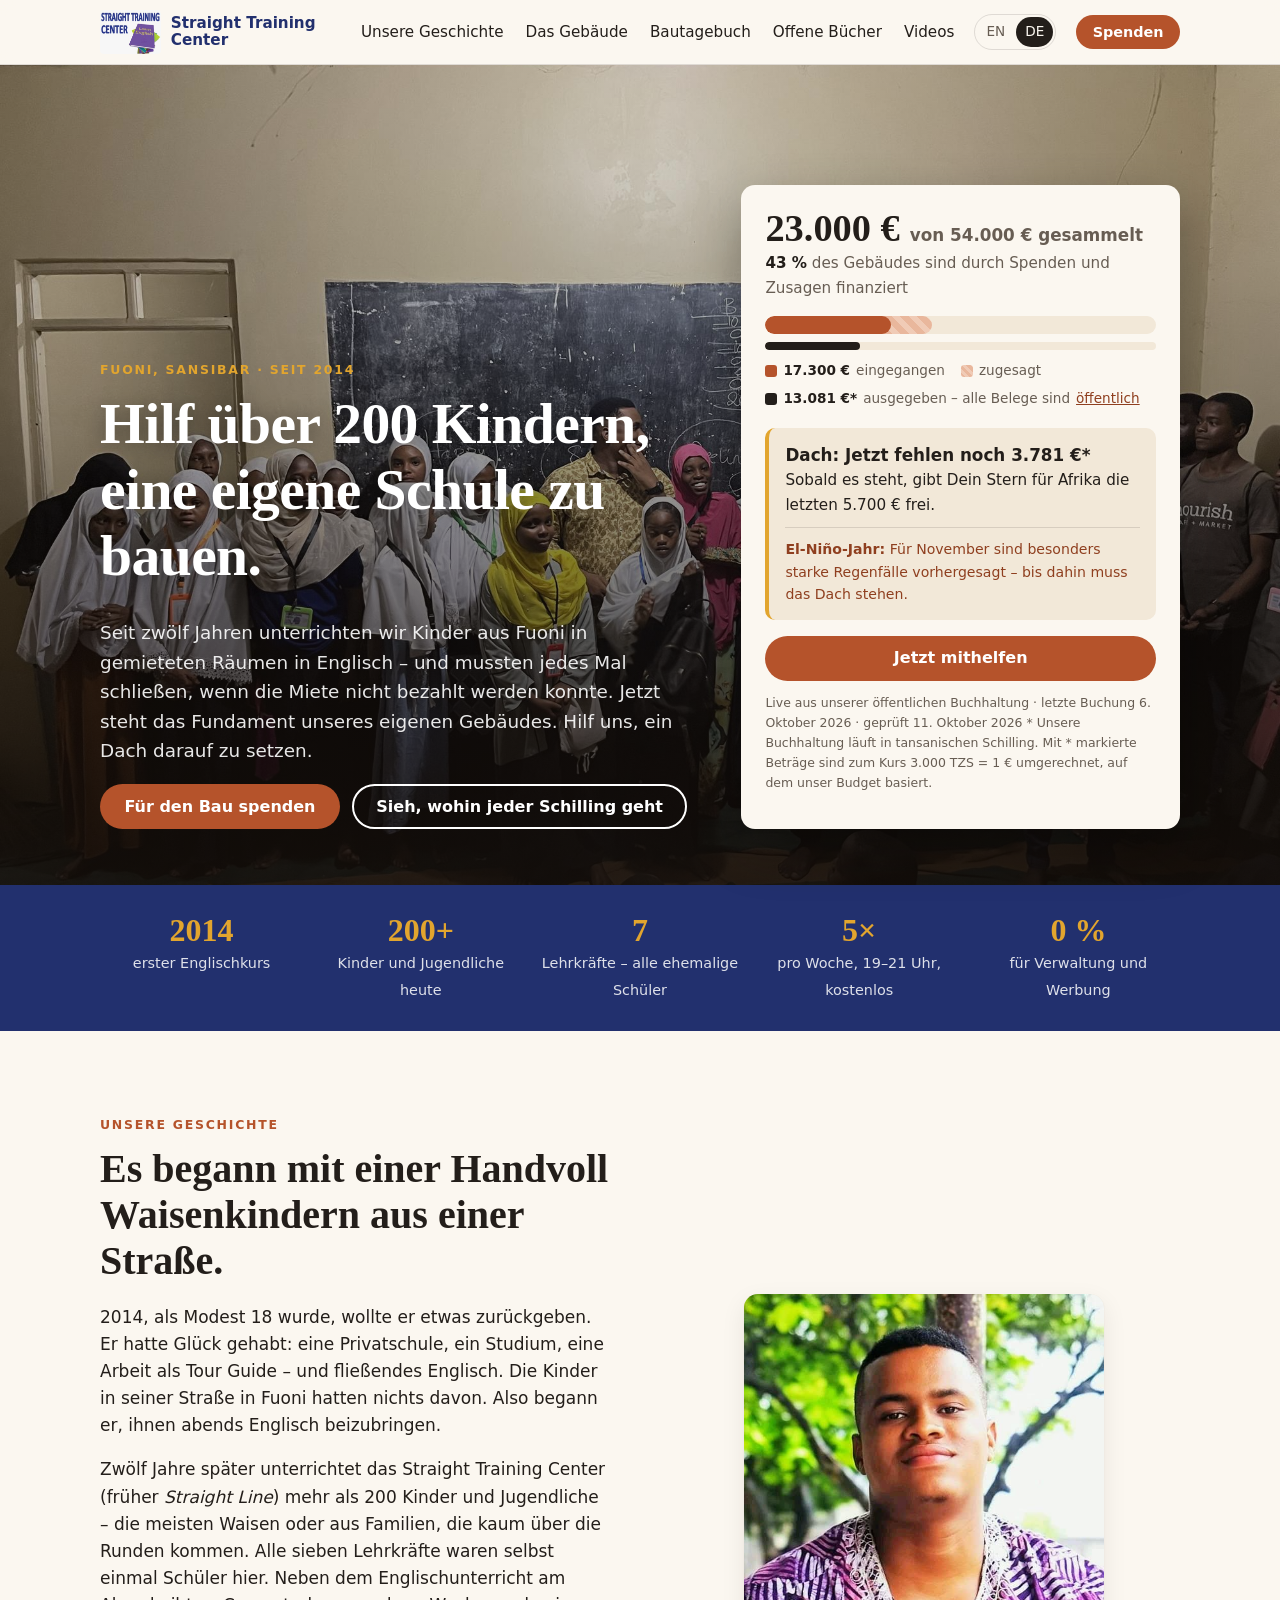
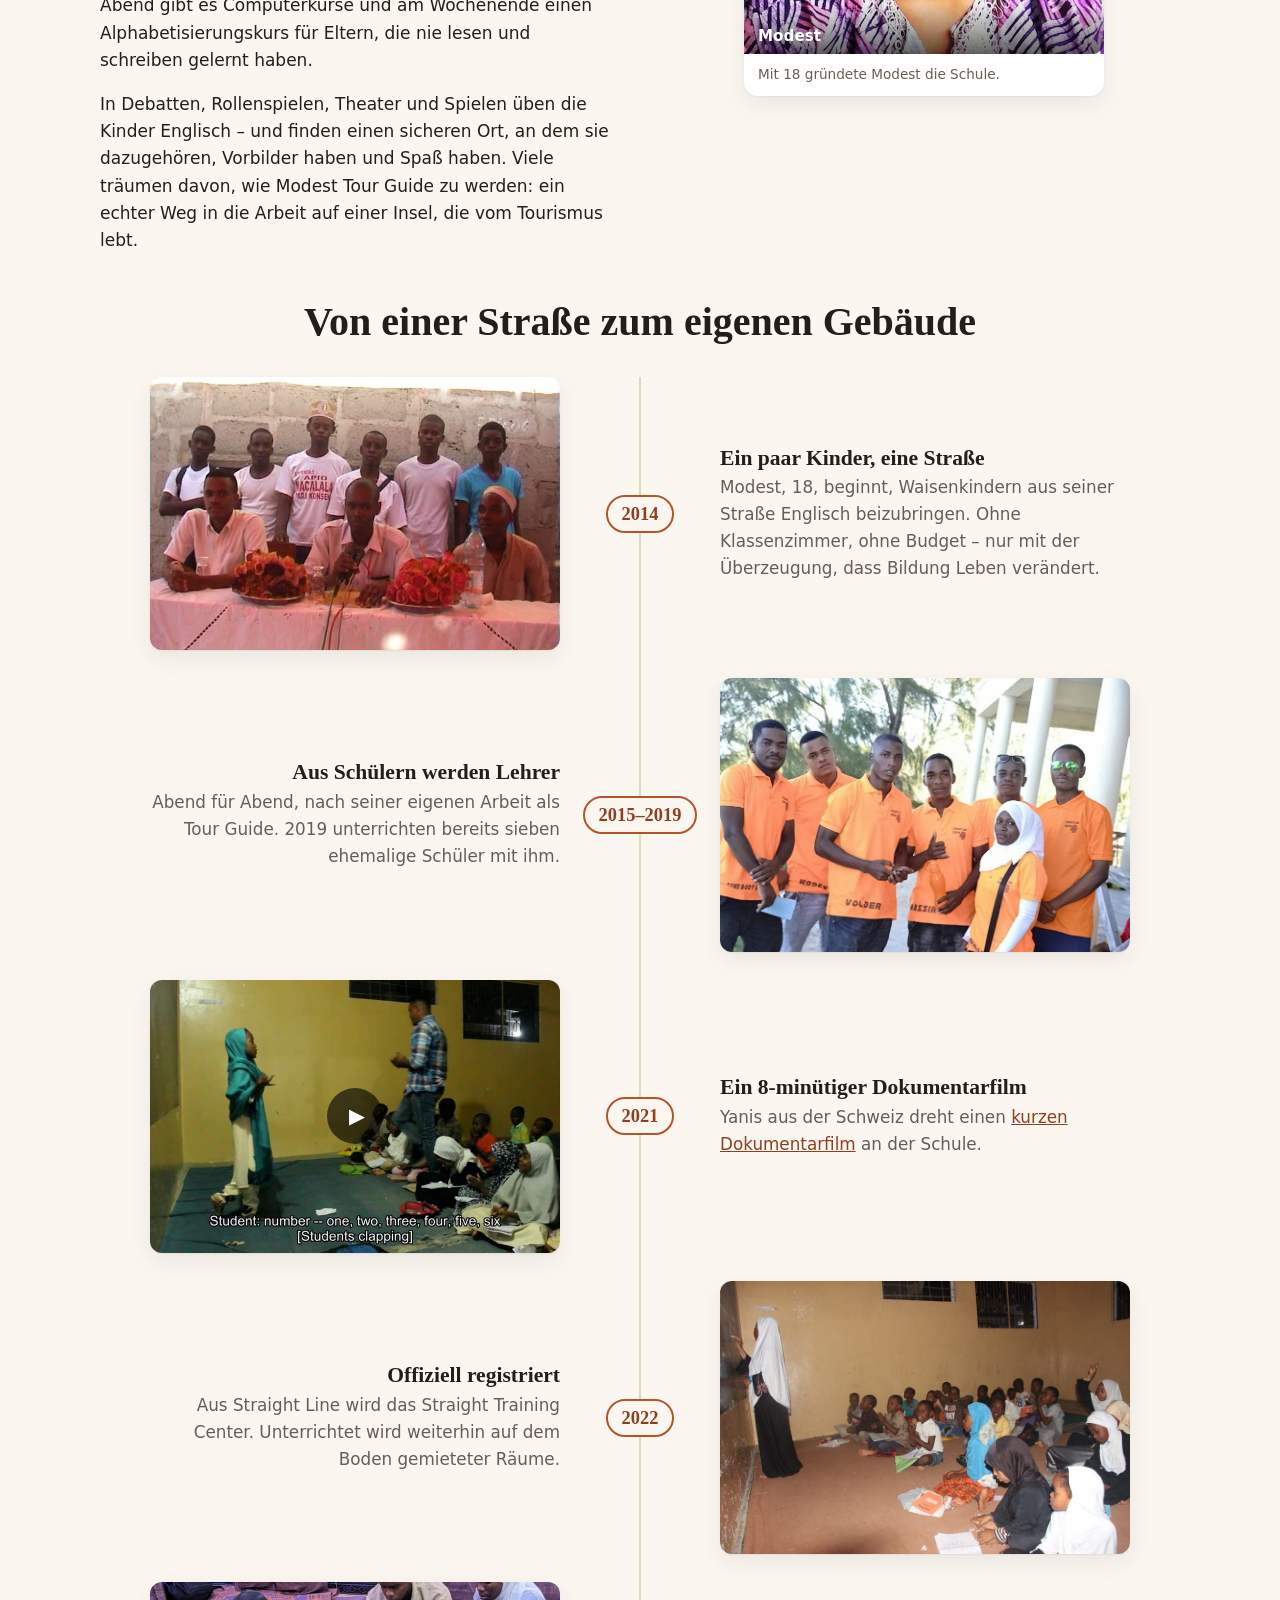
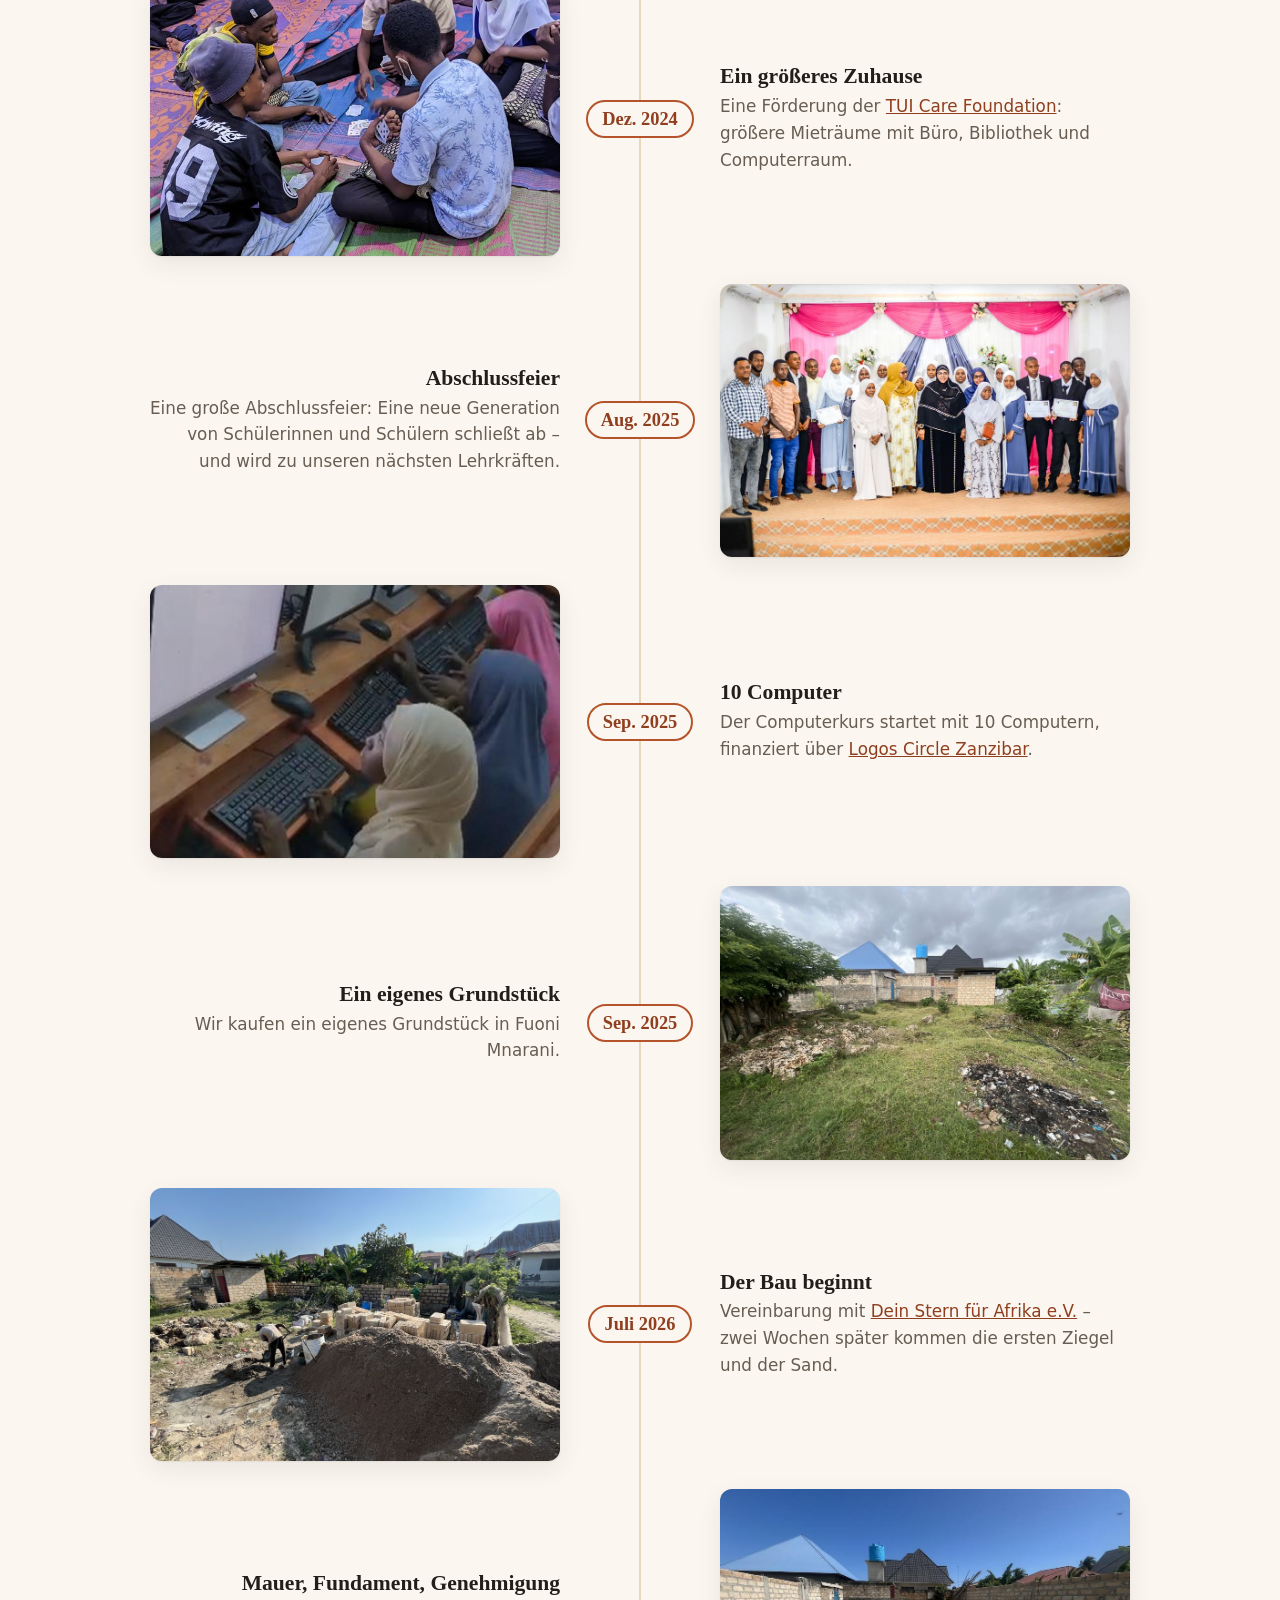
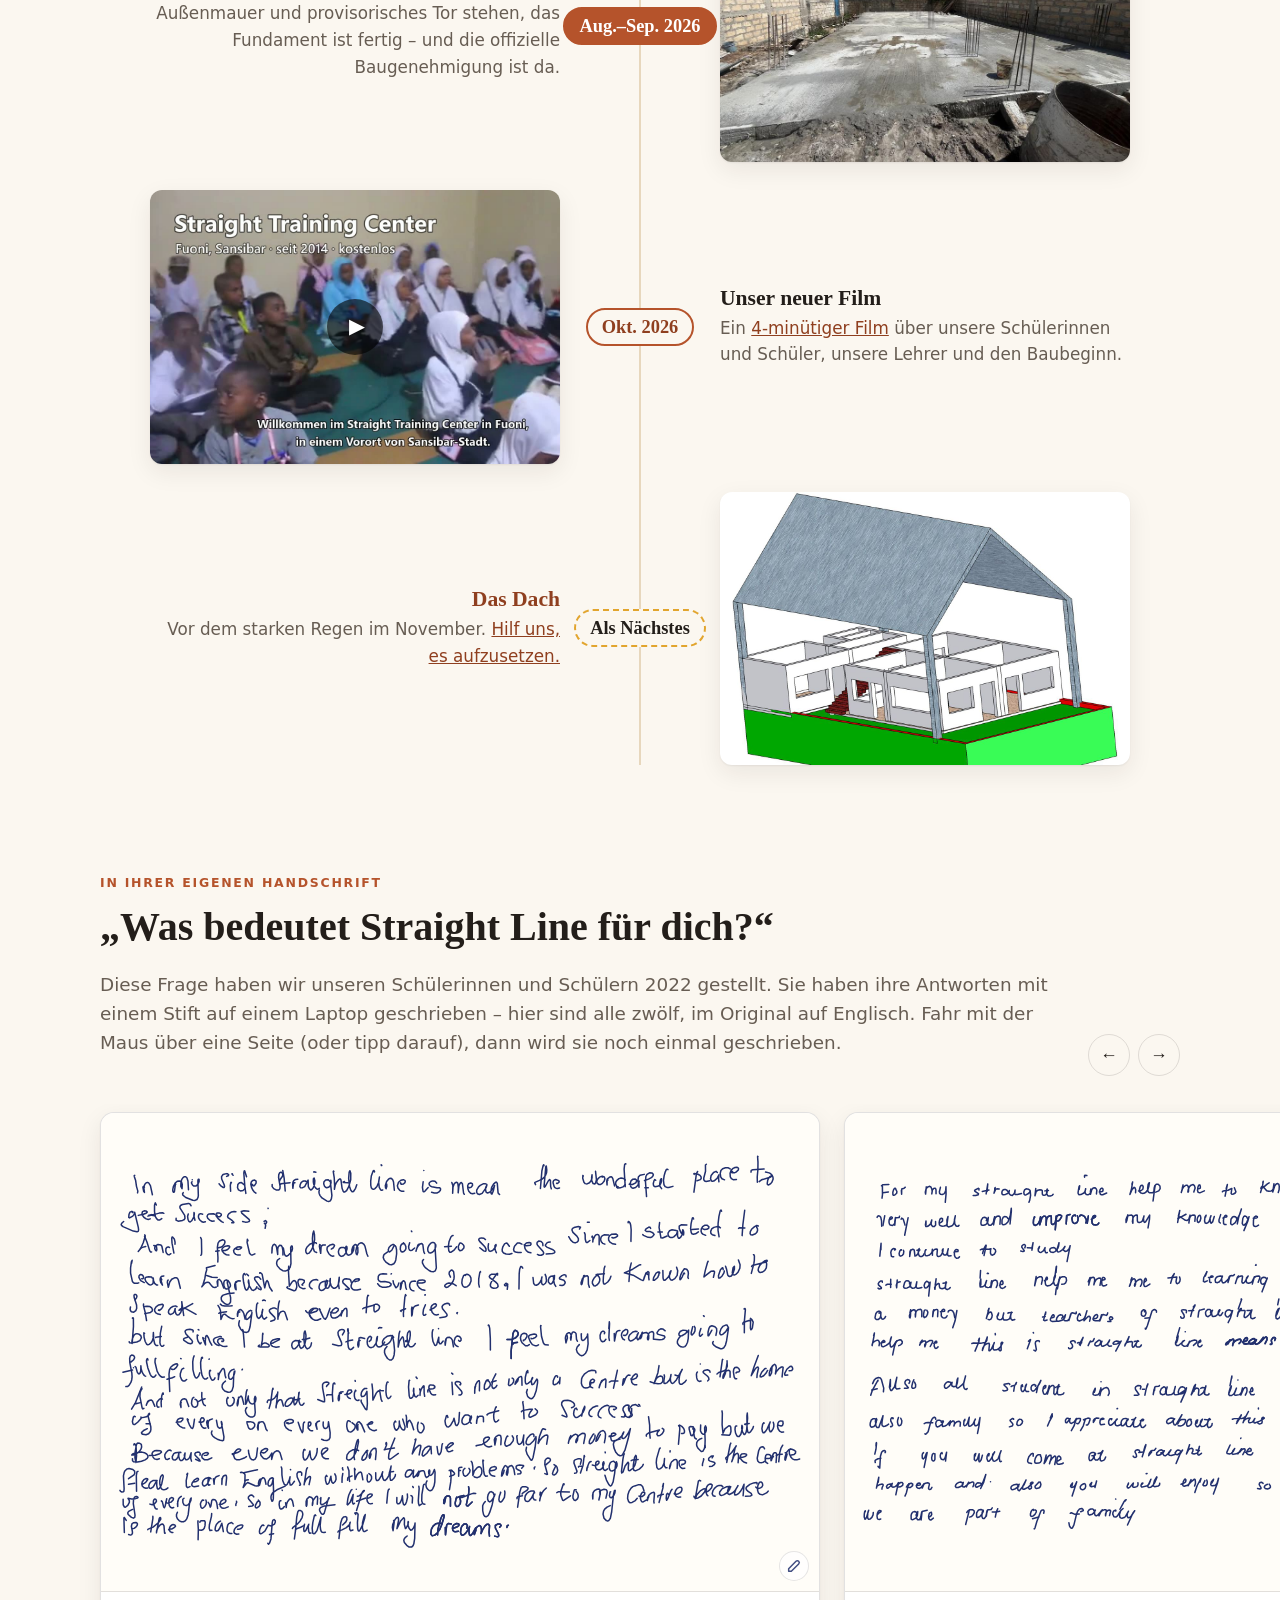
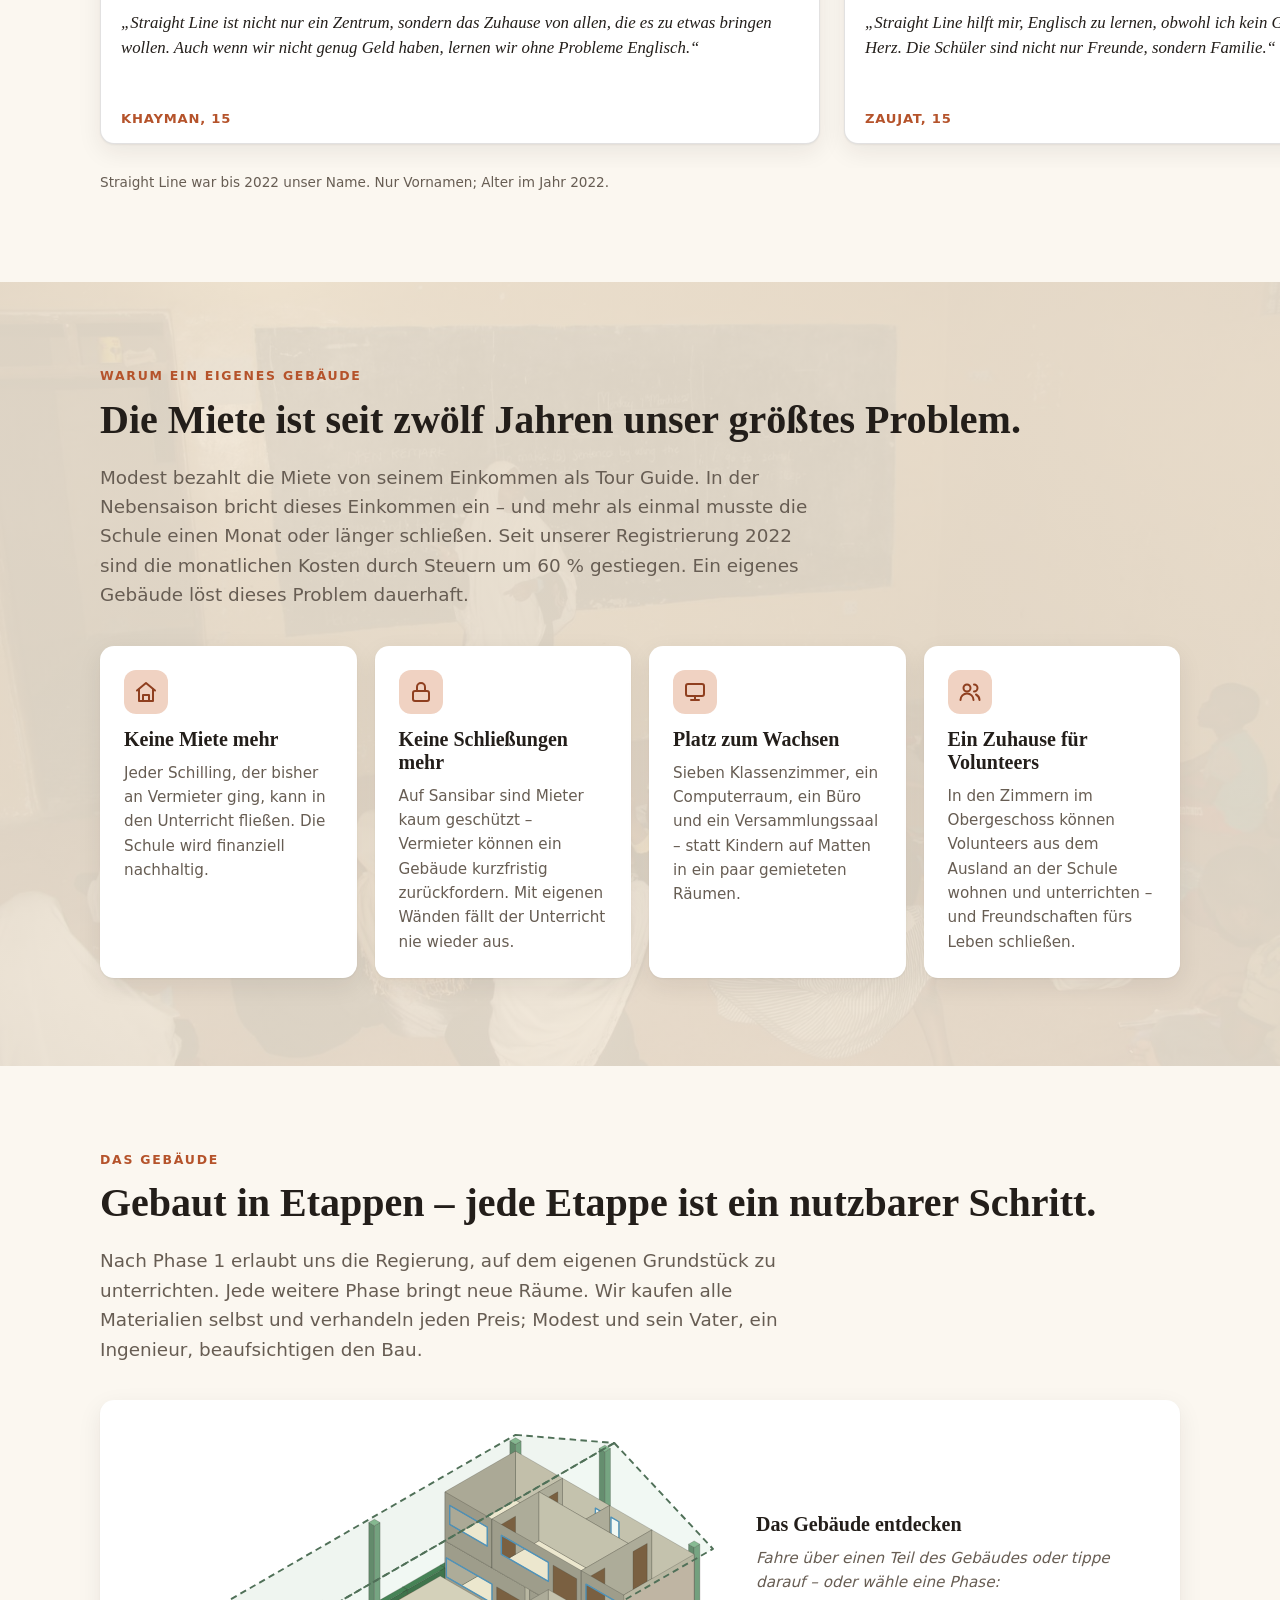
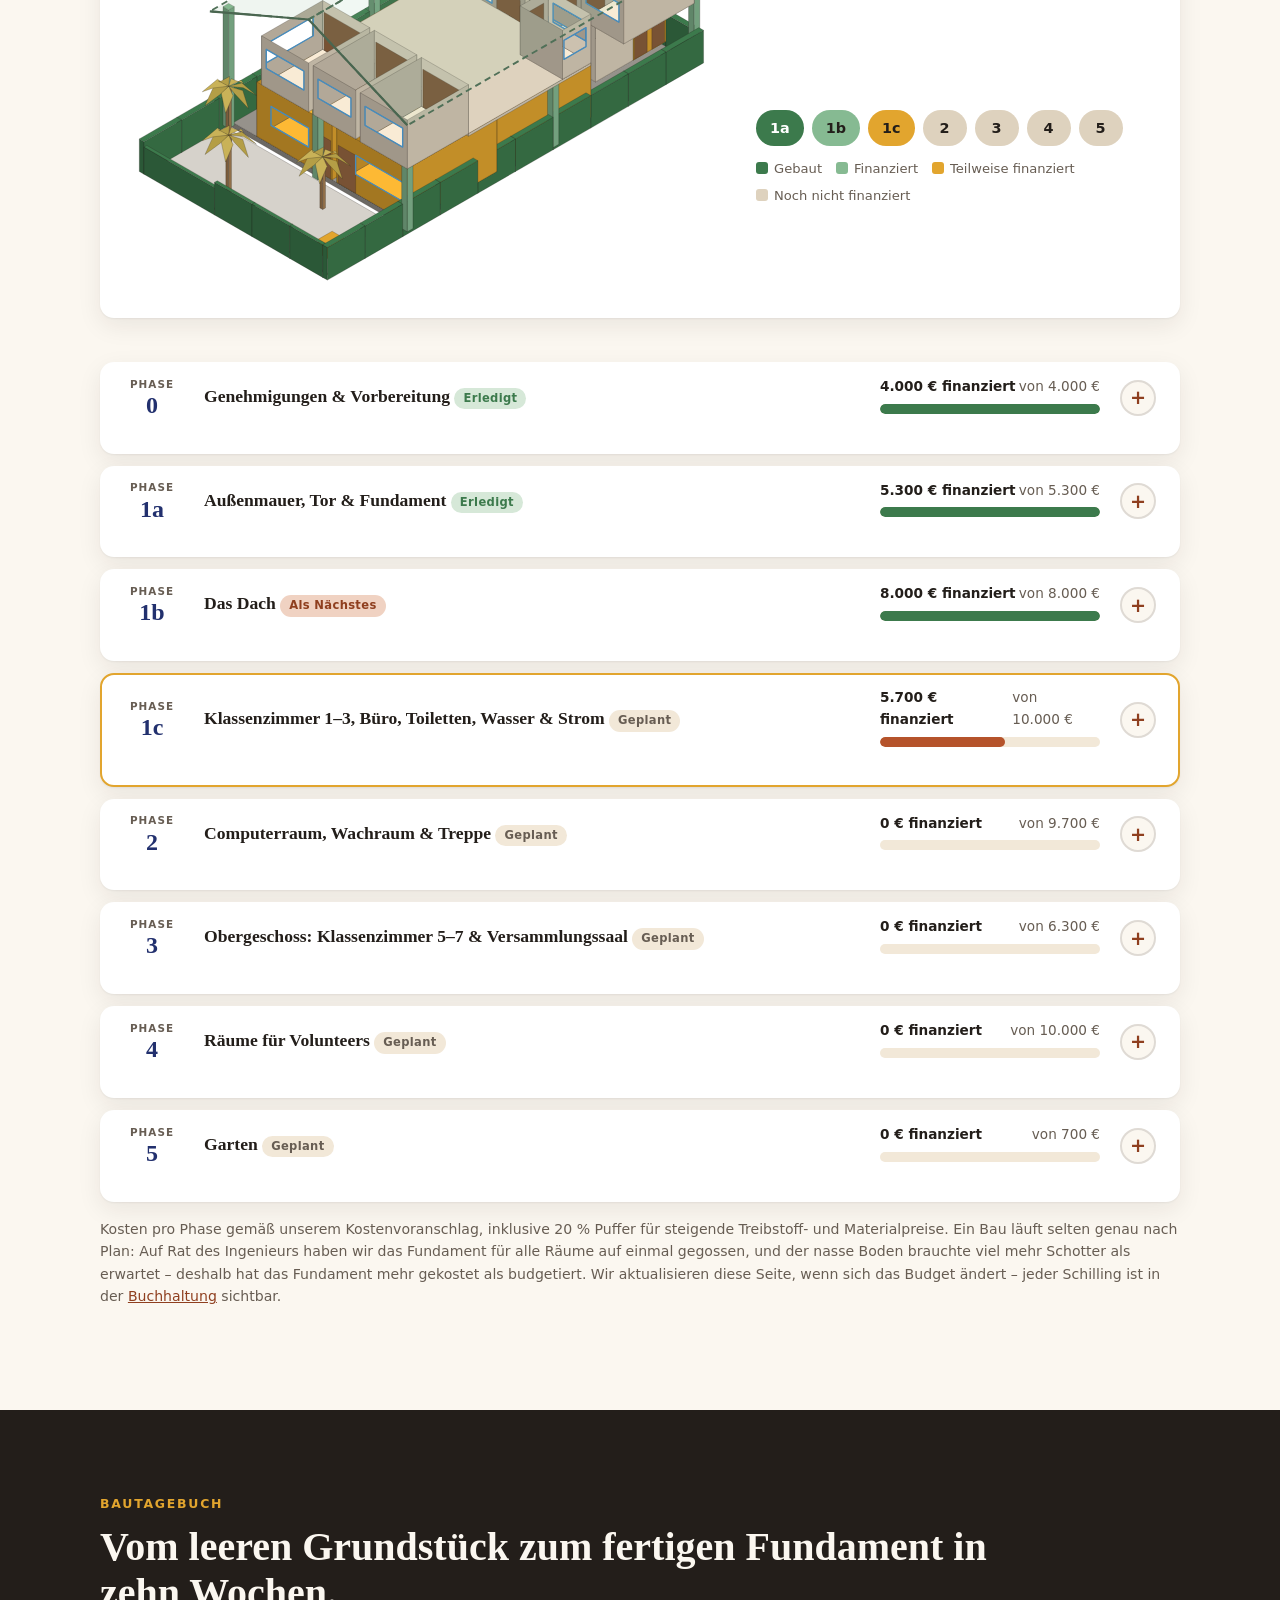
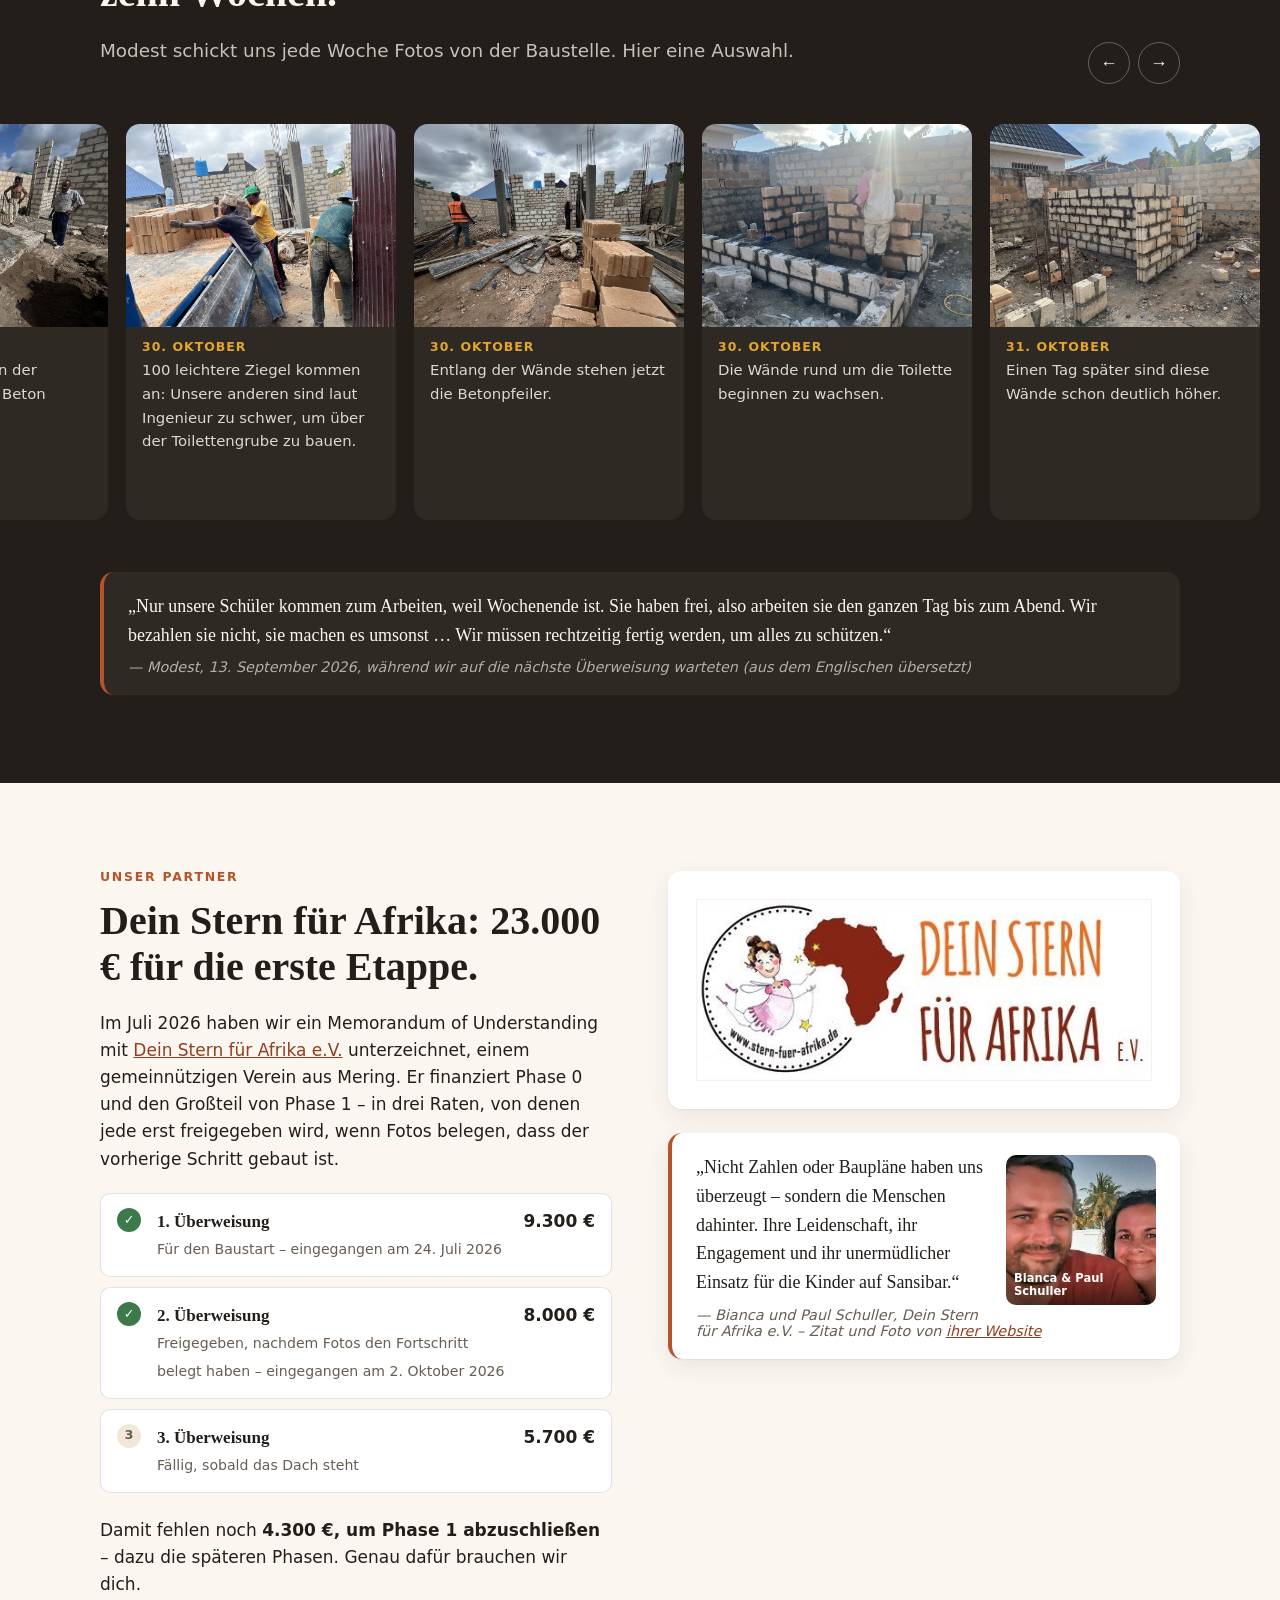
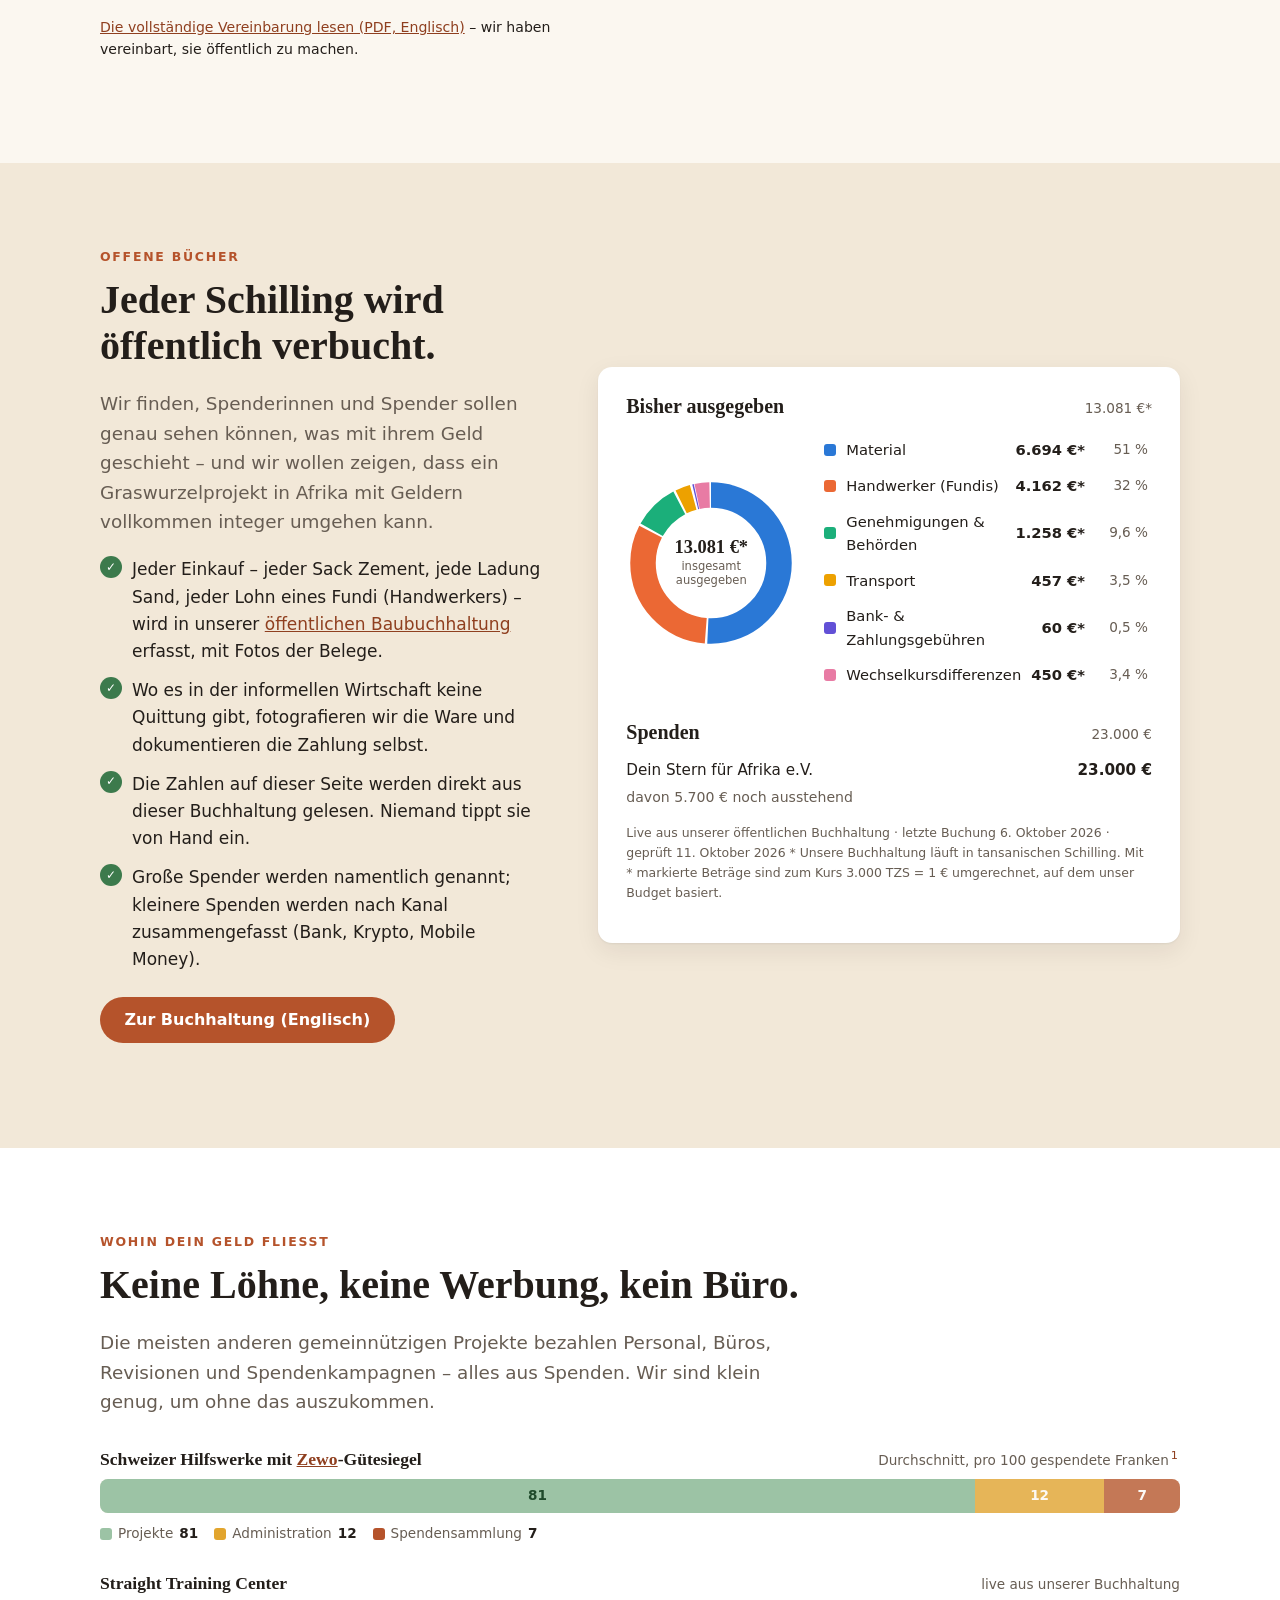
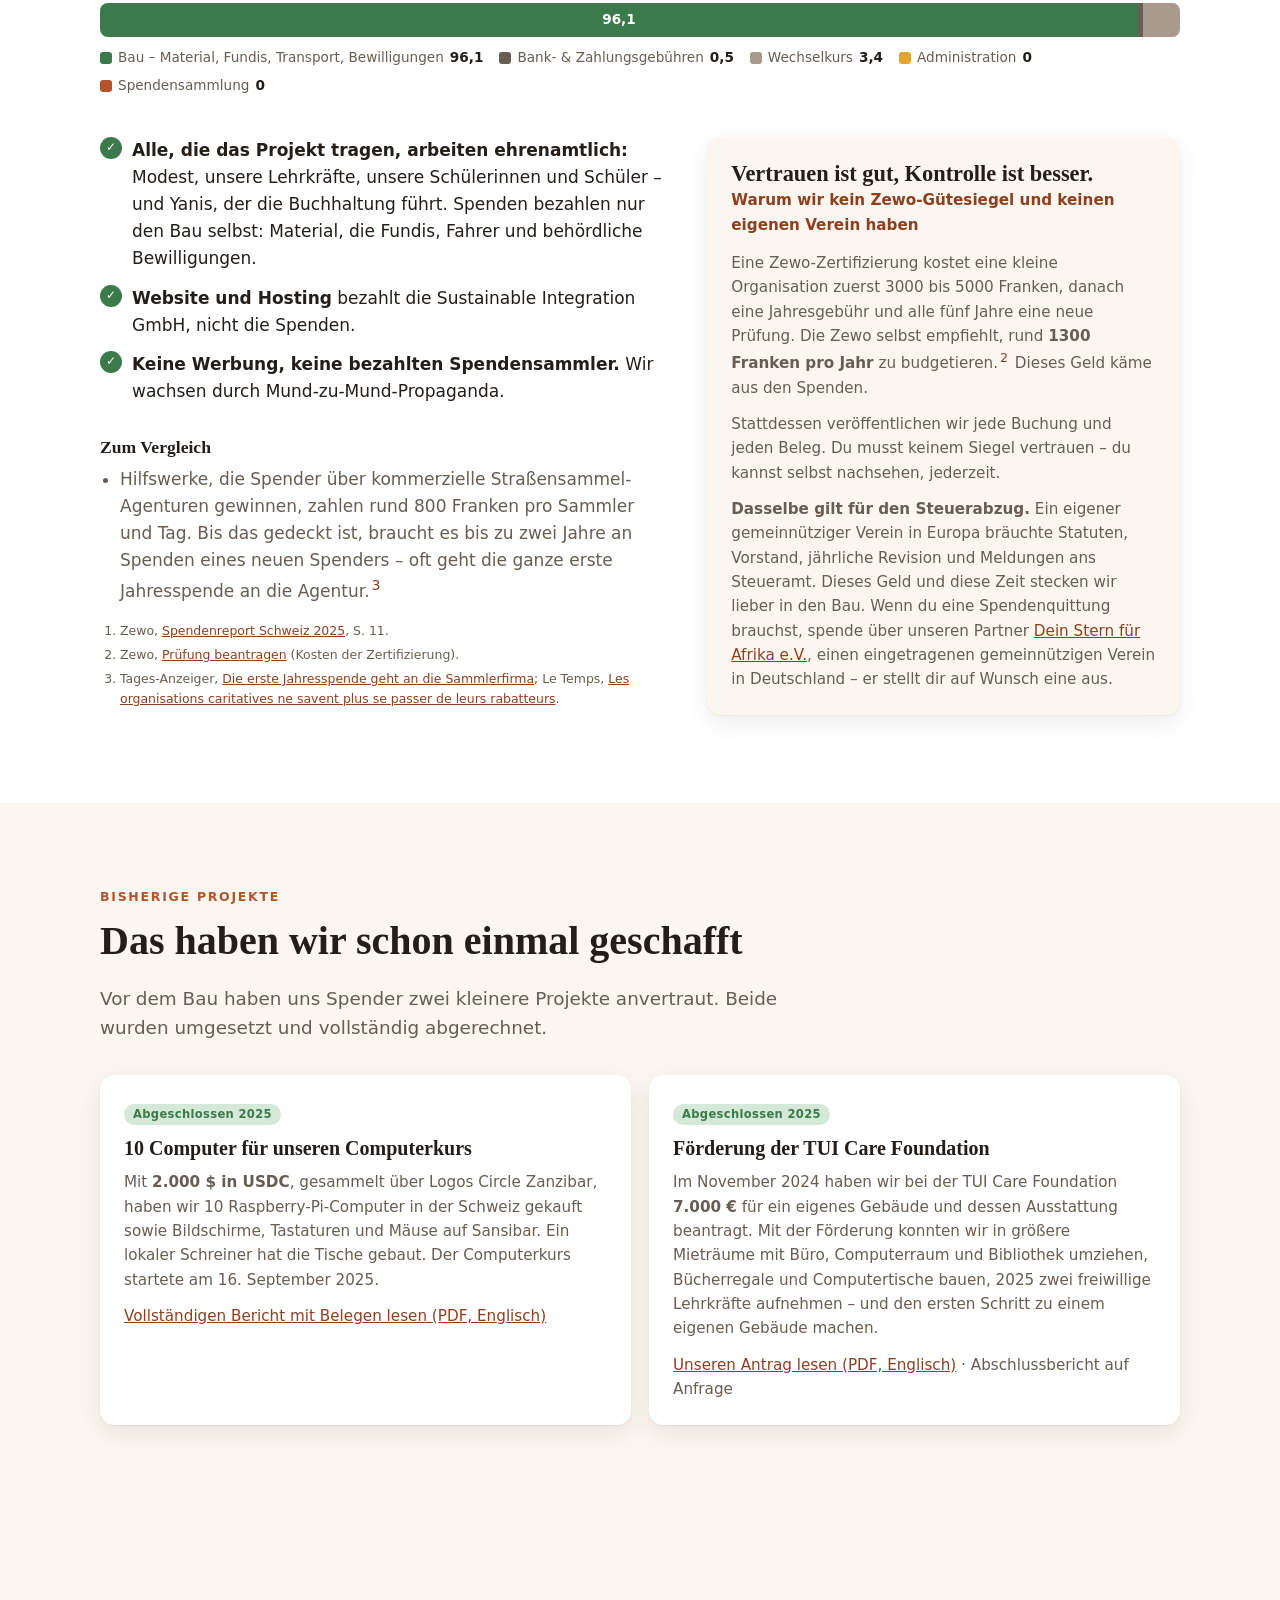
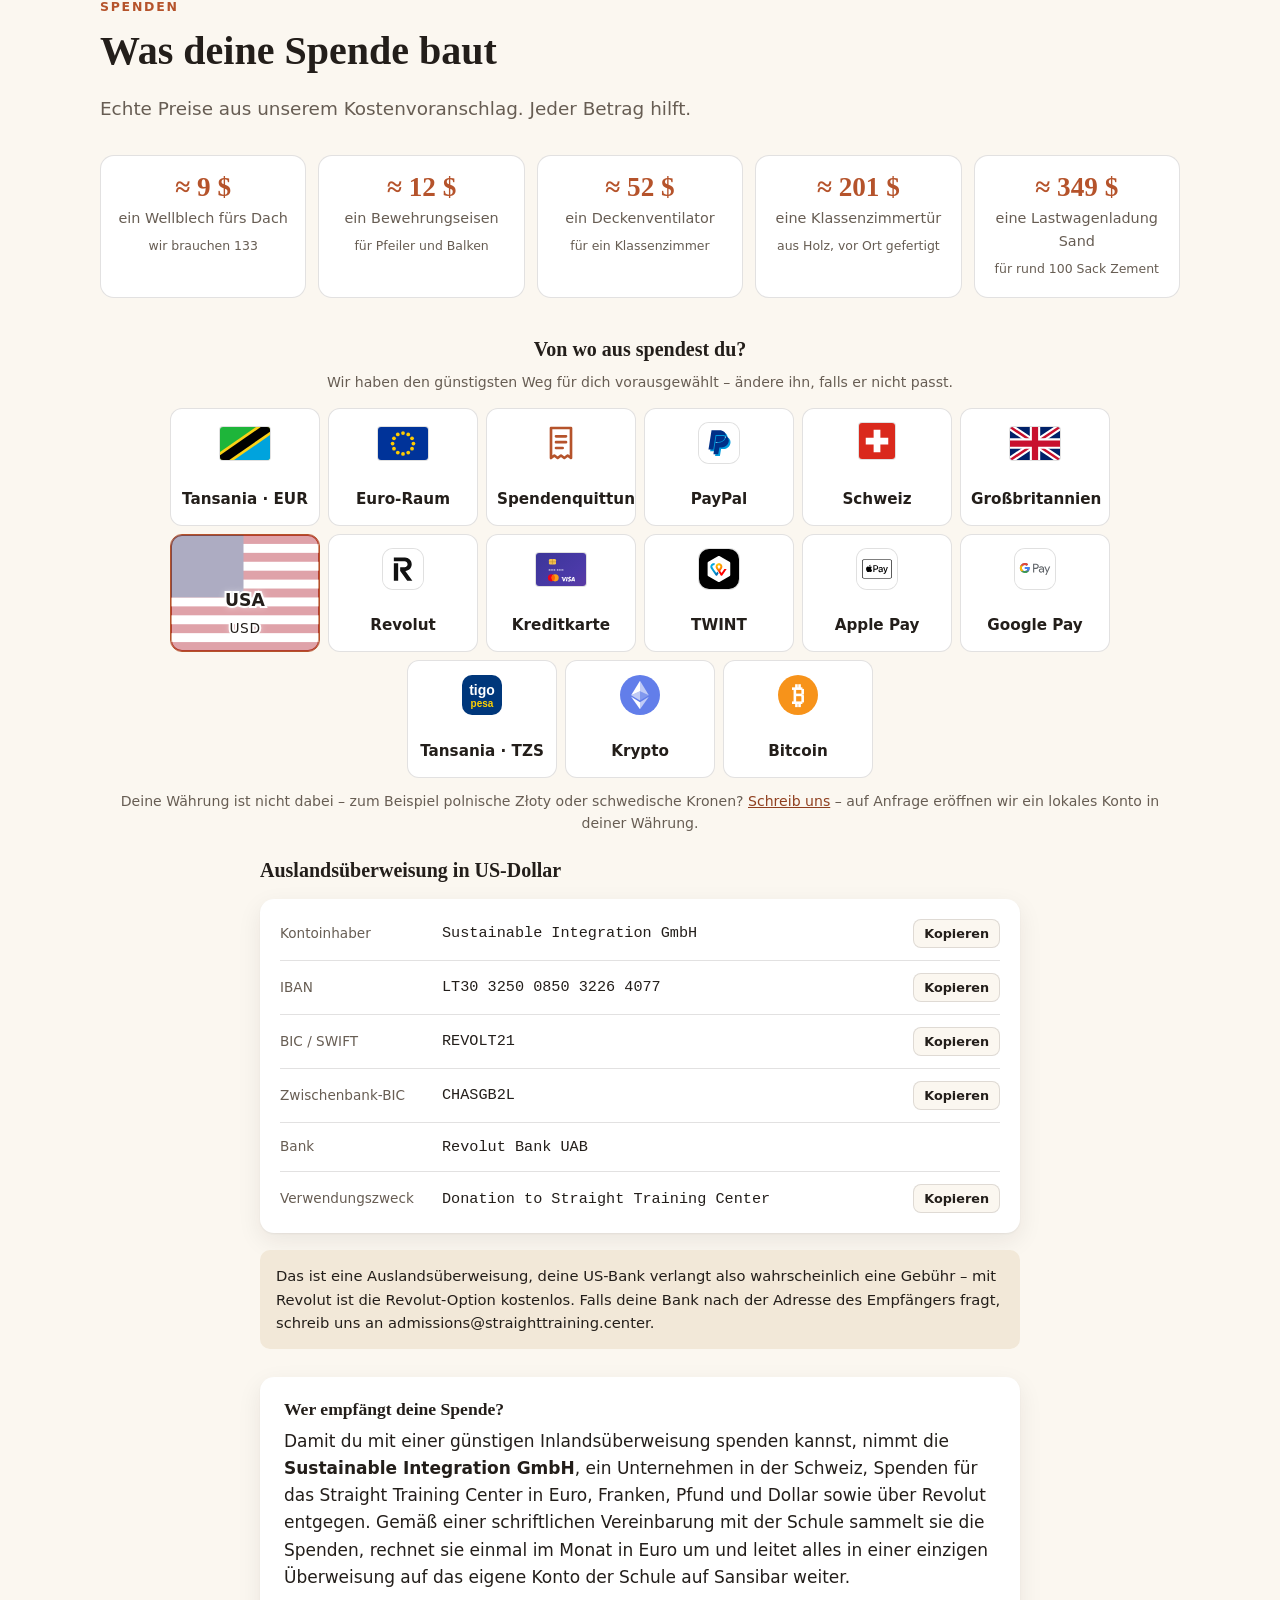
==== commit a3242eeb: "Diary: add photos from 26 to 31 October (walls finished, pillars, toilet walls) Co-Authored-By: Clau" ====
--- a/de/index.html
+++ b/de/index.html
@@ -324,6 +324,16 @@
     <figure data-live="../assets/video/live/d-2026-10-22-pit-covered"><img src="../assets/img/photos/d-2026-10-22-pit-covered.jpg" alt="Die glatte, frisch gegossene Betonabdeckung" loading="lazy"><figcaption><time datetime="2026-10-22">22. Oktober</time>Geschafft: Die Toilettengrube ist abgedeckt.</figcaption></figure>
     <figure data-live="../assets/video/live/d-2026-10-23-walls"><img src="../assets/img/photos/d-2026-10-23-walls.jpg" alt="Blockwände auf der Bodenplatte bei Nacht, dazwischen ein Arbeiter" loading="lazy"><figcaption><time datetime="2026-10-23">23. Oktober</time>Die ersten Blockwände wachsen auf der Bodenplatte – die Arbeiter machen bis in den Abend weiter.</figcaption></figure>
     <figure><img src="../assets/img/photos/d-2026-10-25-walls.jpg" alt="Blockwände mit Pfeilern auf dem Fundament" loading="lazy"><figcaption><time datetime="2026-10-25">25. Oktober</time>Die Wände werden höher – die Umrisse der Räume sind jetzt gut zu erkennen.</figcaption></figure>
+    <figure><img src="../assets/img/photos/d-2026-10-26-walls-finished.jpg" alt="Fertige Blockwände der Klassenzimmer und des Büros, ein Arbeiter an der Ecke" loading="lazy"><figcaption><time datetime="2026-10-26">26. Oktober</time>Heute sind die Wände der drei Klassenzimmer und des Büros fertig.</figcaption></figure>
+    <figure><img src="../assets/img/photos/d-2026-10-26-walls-pillars.jpg" alt="Blockwand mit hohem Pfeiler und gestapelten Ziegeln daneben" loading="lazy"><figcaption><time datetime="2026-10-26">26. Oktober</time>Die Wände von der anderen Seite: Pfeiler und Bewehrungseisen stehen bereit.</figcaption></figure>
+    <figure><img src="../assets/img/photos/d-2026-10-26-walls-rooms.jpg" alt="Wände zwischen den Räumen, im Hintergrund bückt sich ein Arbeiter" loading="lazy"><figcaption><time datetime="2026-10-26">26. Oktober</time>Ein Blick in die Räume zwischen den neuen Wänden.</figcaption></figure>
+    <figure><img src="../assets/img/photos/d-2026-10-28-pillars.jpg" alt="Arbeiter stellen einen Eisenkorb für einen Pfeiler auf, vorne ein Pfeiler in Holzverschalung" loading="lazy"><figcaption><time datetime="2026-10-28">28. Oktober</time>Die Eisenkörbe werden aufgestellt, die Pfeiler bekommen ihre Holzverschalung.</figcaption></figure>
+    <figure><img src="../assets/img/photos/d-2026-10-28-cement.jpg" alt="Zwei Männer mit Zementsäcken an einer Ladentür" loading="lazy"><figcaption><time datetime="2026-10-28">28. Oktober</time>Zehn weitere Säcke Zement.</figcaption></figure>
+    <figure><img src="../assets/img/photos/d-2026-10-30-concrete.jpg" alt="Ein Arbeiter mischt Beton auf der Platte neben der Toilettengrube" loading="lazy"><figcaption><time datetime="2026-10-30">30. Oktober</time>Auf der Platte neben der Toilettengrube wird Beton gemischt.</figcaption></figure>
+    <figure><img src="../assets/img/photos/d-2026-10-30-bricks.jpg" alt="Arbeiter laden am Tor Ziegel von einem blauen Lastwagen ab" loading="lazy"><figcaption><time datetime="2026-10-30">30. Oktober</time>100 leichtere Ziegel kommen an: Unsere anderen sind laut Ingenieur zu schwer, um über der Toilettengrube zu bauen.</figcaption></figure>
+    <figure><img src="../assets/img/photos/d-2026-10-30-pillars.jpg" alt="Betonpfeiler mit herausragendem Eisen entlang der Blockwände" loading="lazy"><figcaption><time datetime="2026-10-30">30. Oktober</time>Entlang der Wände stehen jetzt die Betonpfeiler.</figcaption></figure>
+    <figure><img src="../assets/img/photos/d-2026-10-30-toilet-walls.jpg" alt="Eine Person mauert an den niedrigen Wänden der Toilette" loading="lazy"><figcaption><time datetime="2026-10-30">30. Oktober</time>Die Wände rund um die Toilette beginnen zu wachsen.</figcaption></figure>
+    <figure><img src="../assets/img/photos/d-2026-10-31-toilet-walls.jpg" alt="Höhere Ziegelwände in der Ecke des Grundstücks" loading="lazy"><figcaption><time datetime="2026-10-31">31. Oktober</time>Einen Tag später sind diese Wände schon deutlich höher.</figcaption></figure>
   </div>
   <div class="wrap">
     <blockquote>„Nur unsere Schüler kommen zum Arbeiten, weil Wochenende ist. Sie haben frei, also arbeiten sie den ganzen Tag bis zum Abend. Wir bezahlen sie nicht, sie machen es umsonst … Wir müssen rechtzeitig fertig werden, um alles zu schützen.“<cite>— Modest, 13. September 2026, während wir auf die nächste Überweisung warteten (aus dem Englischen übersetzt)</cite></blockquote>
